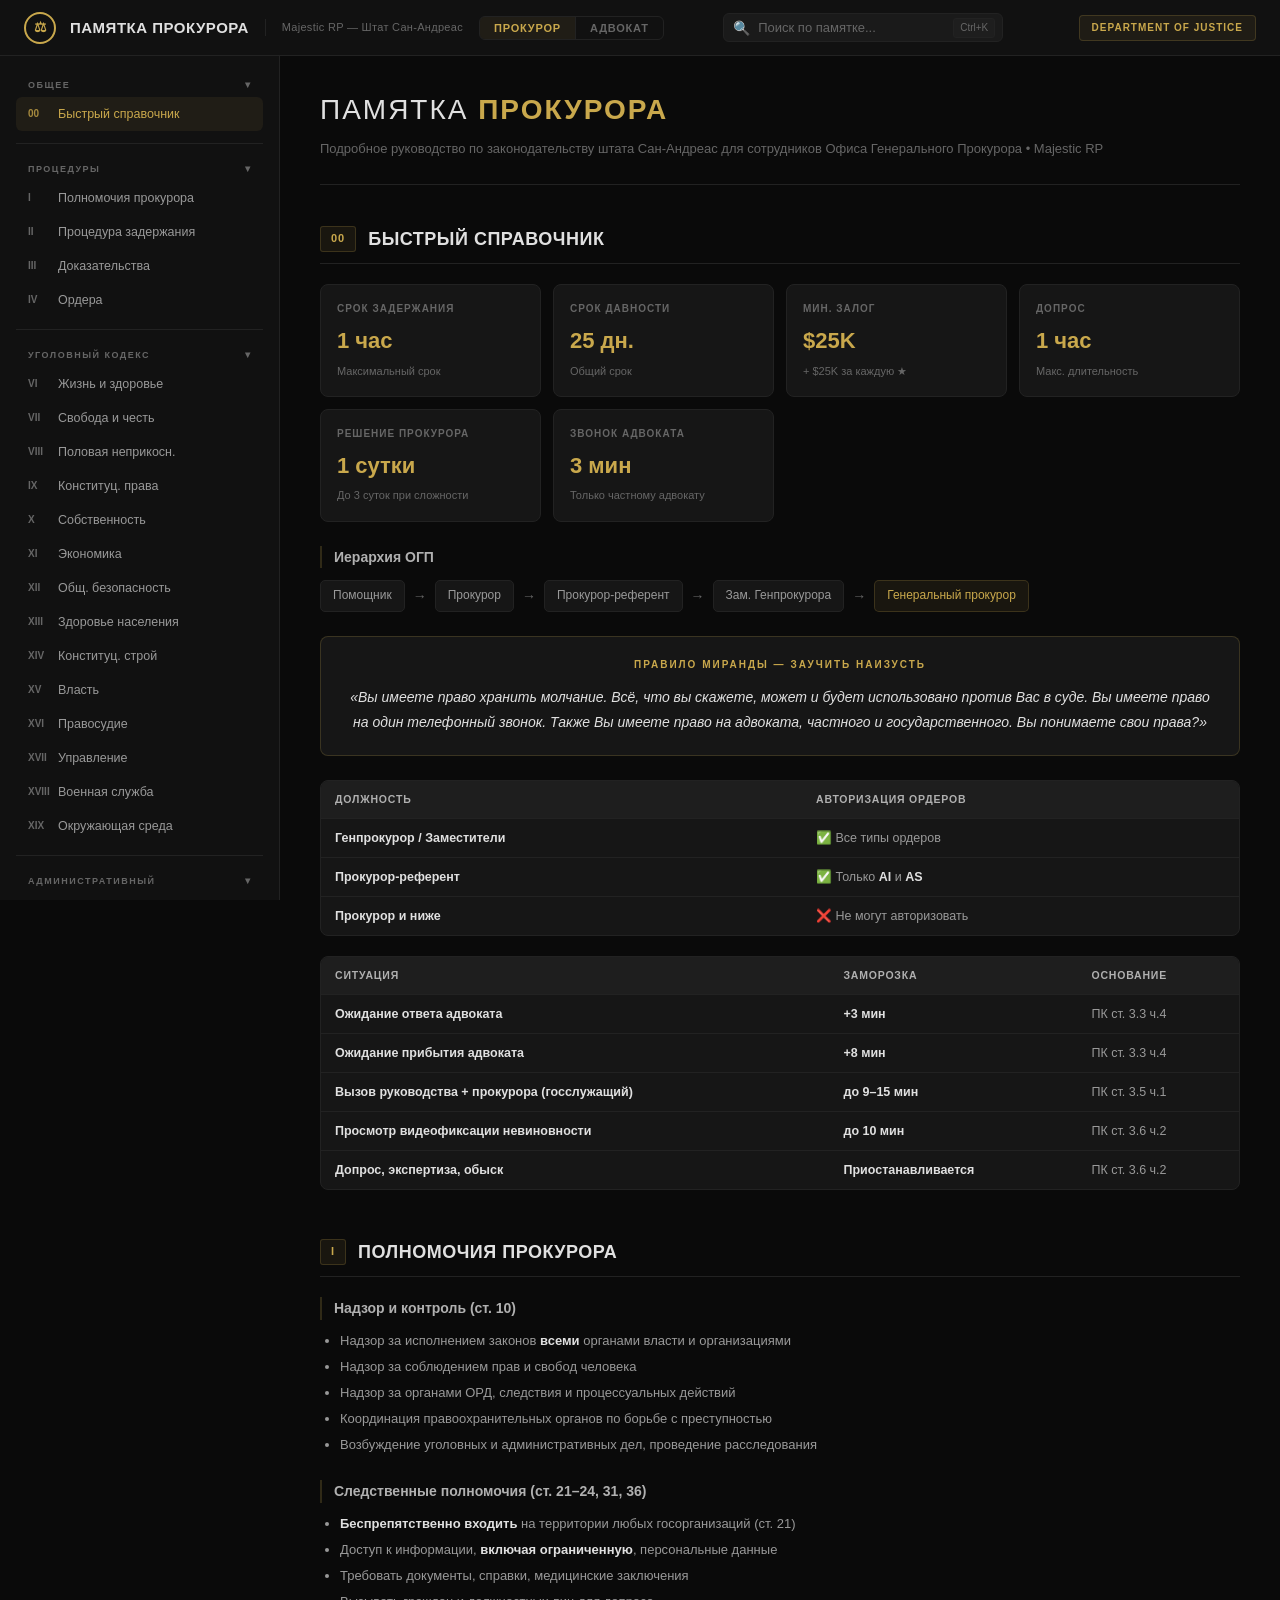
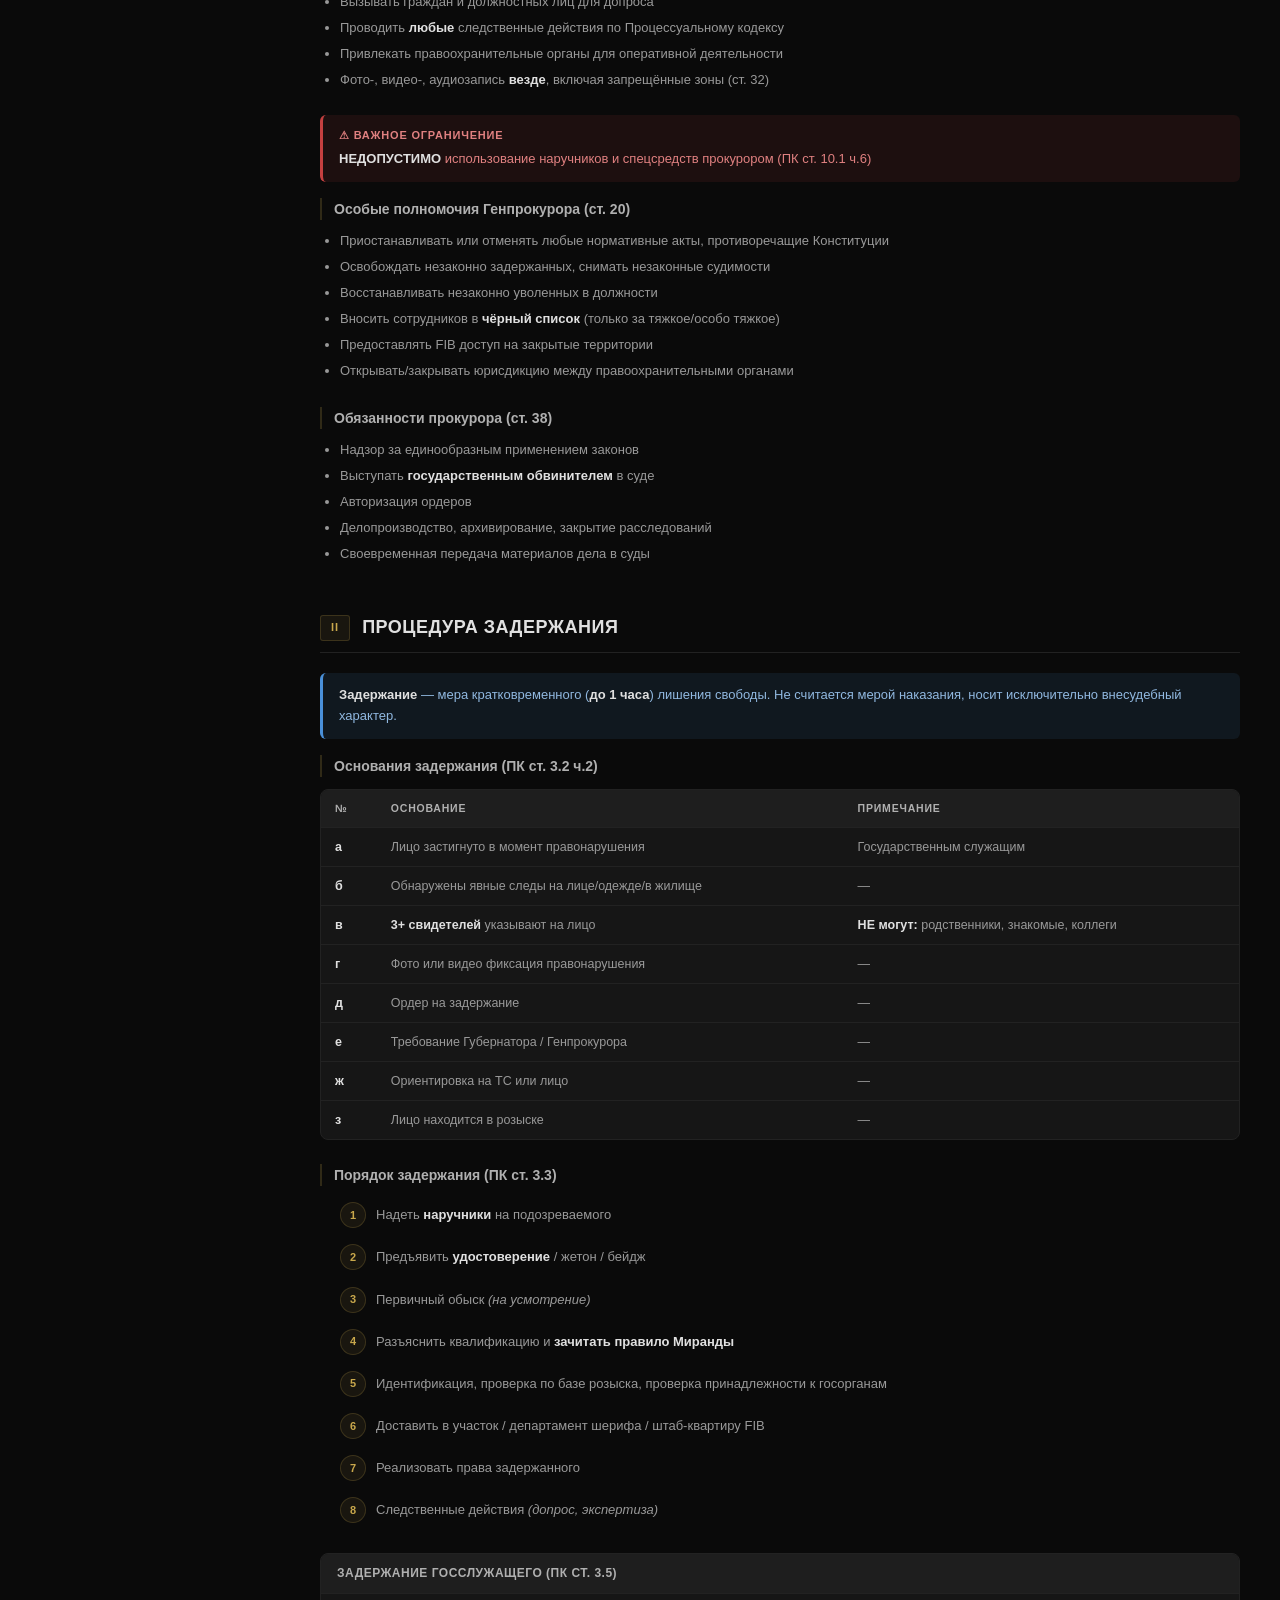
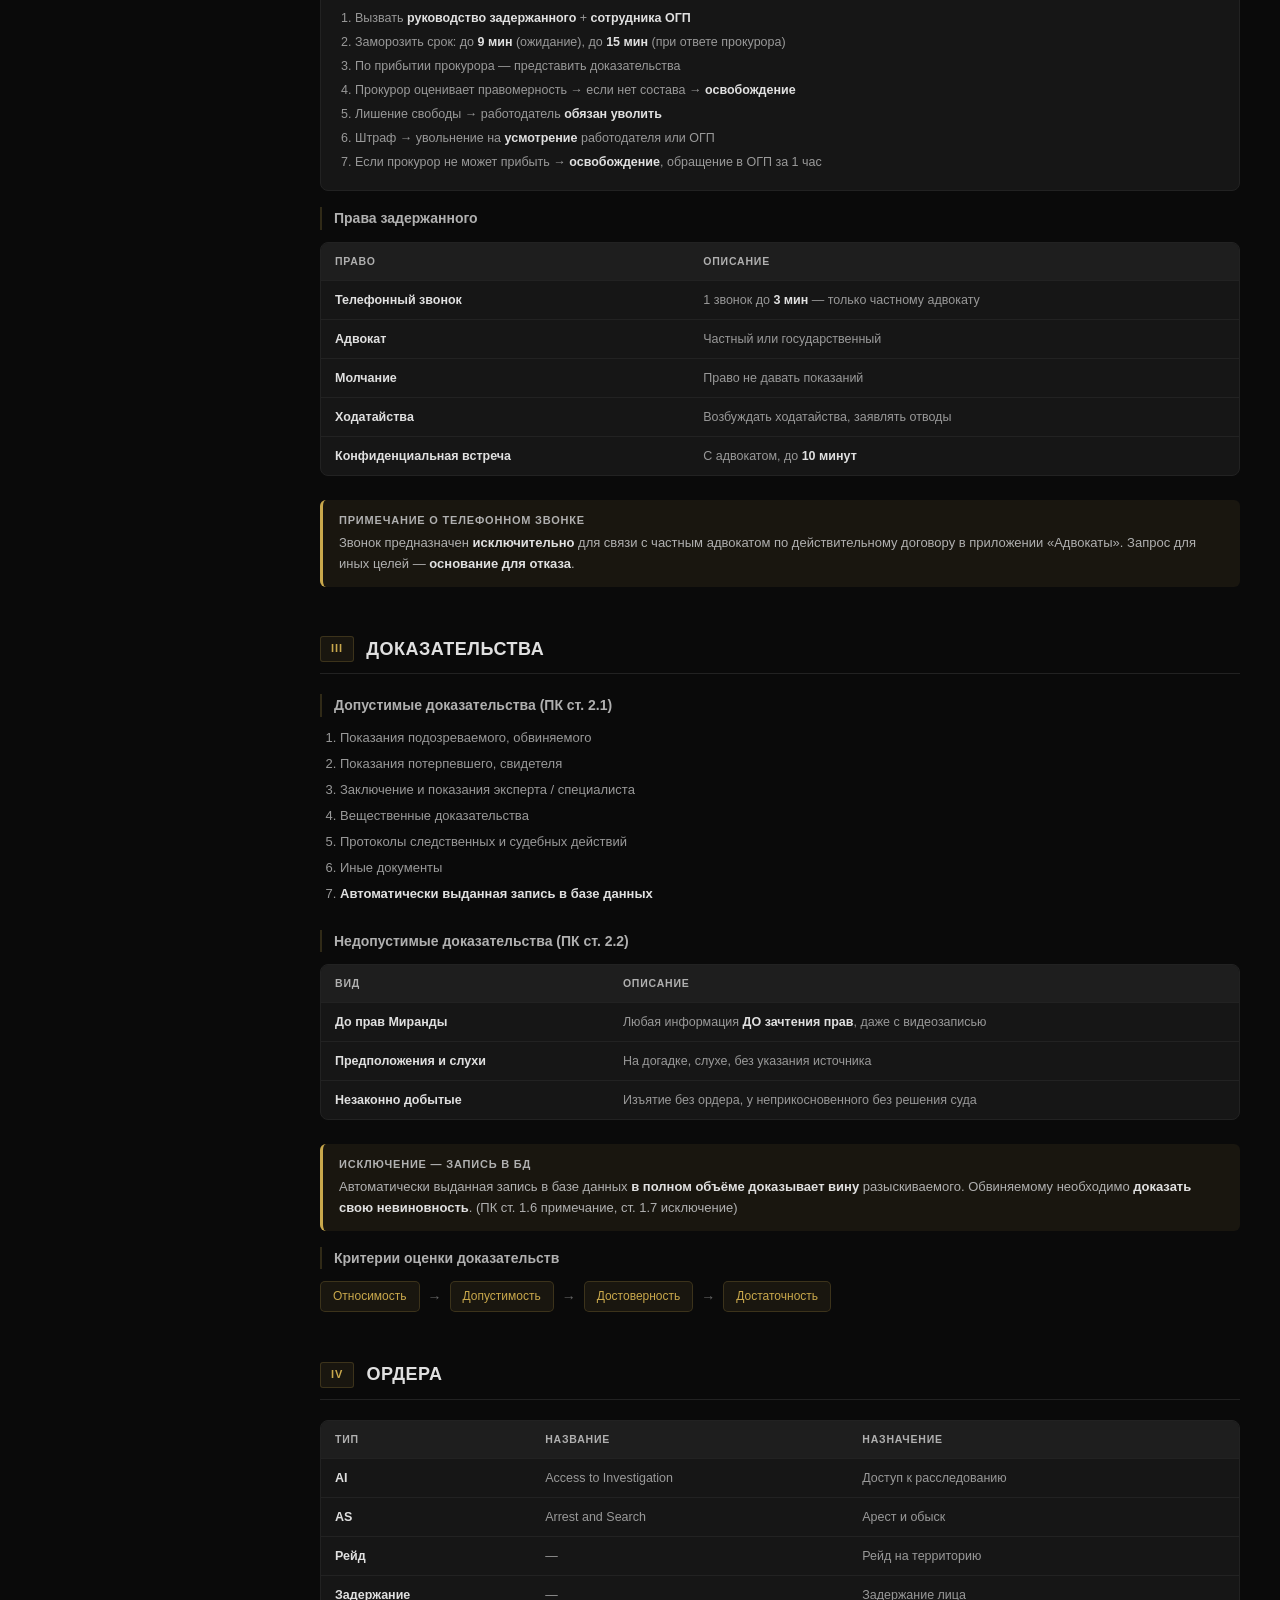
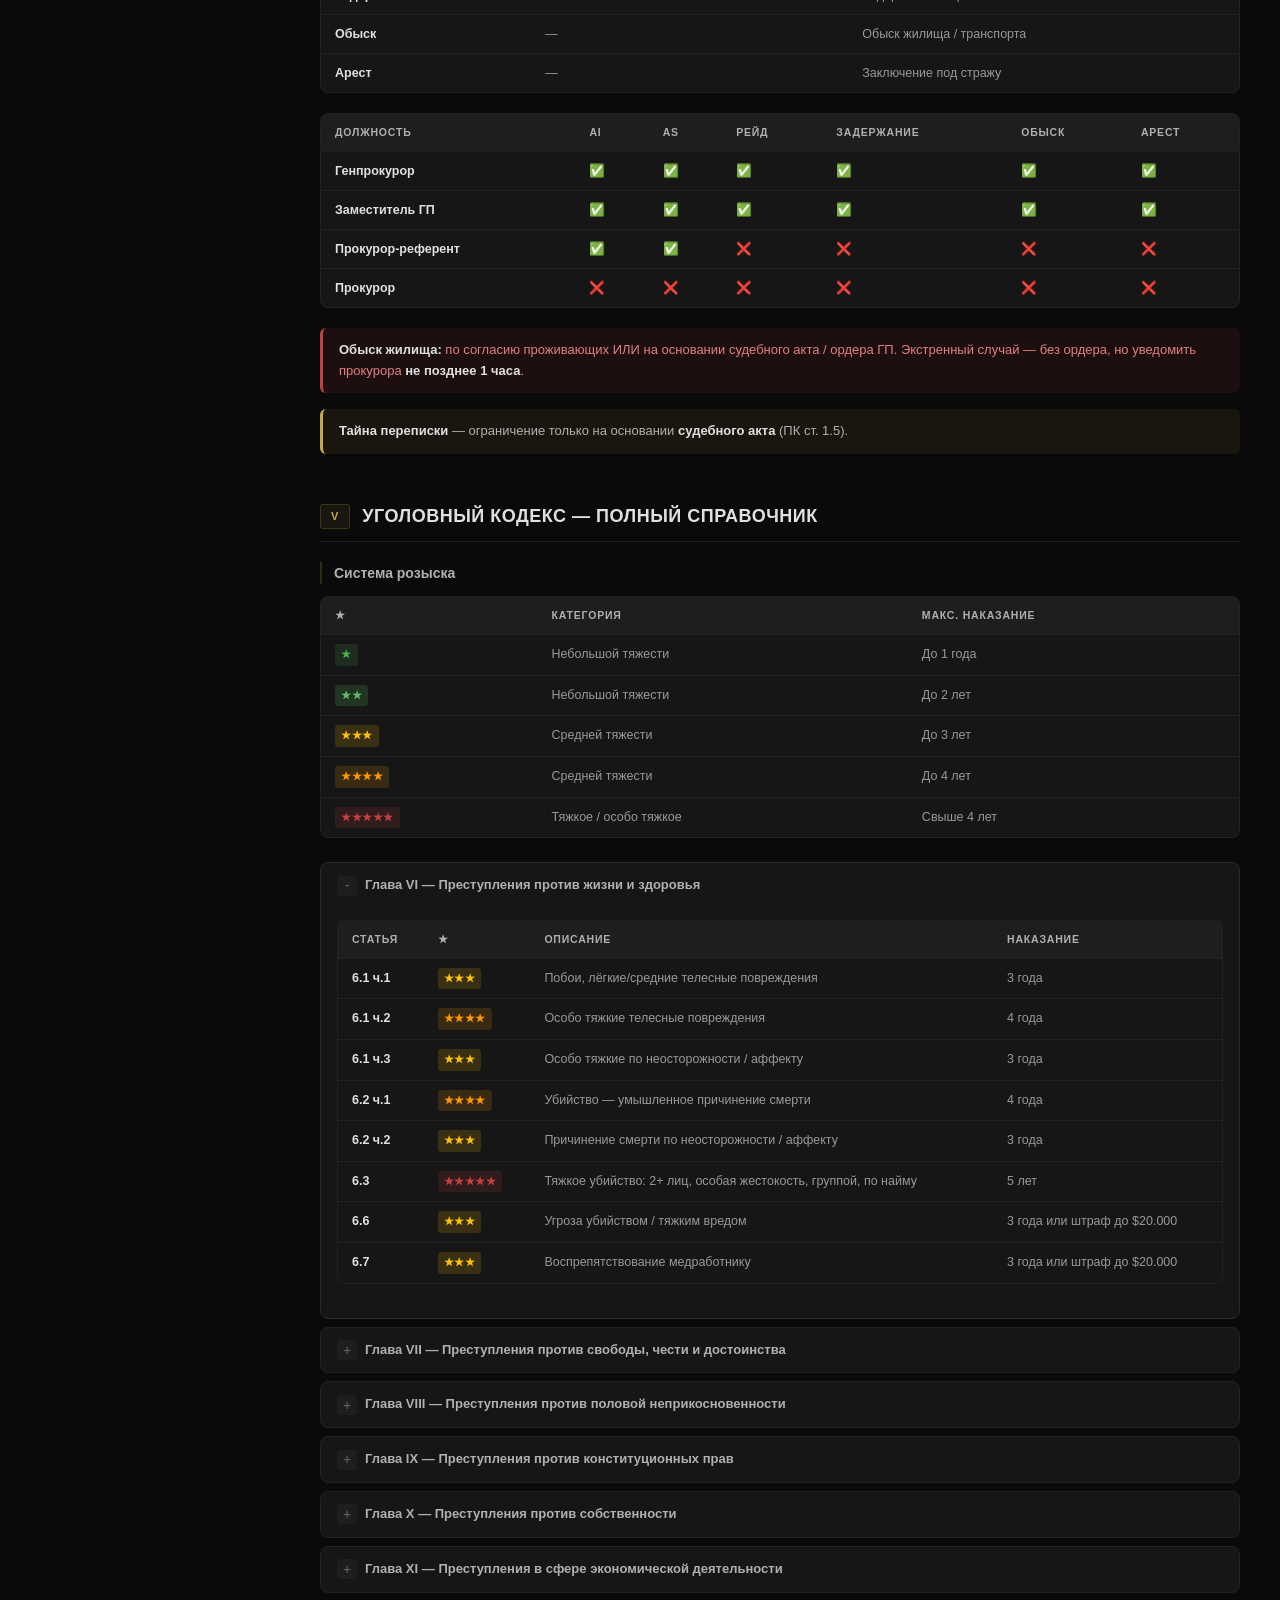
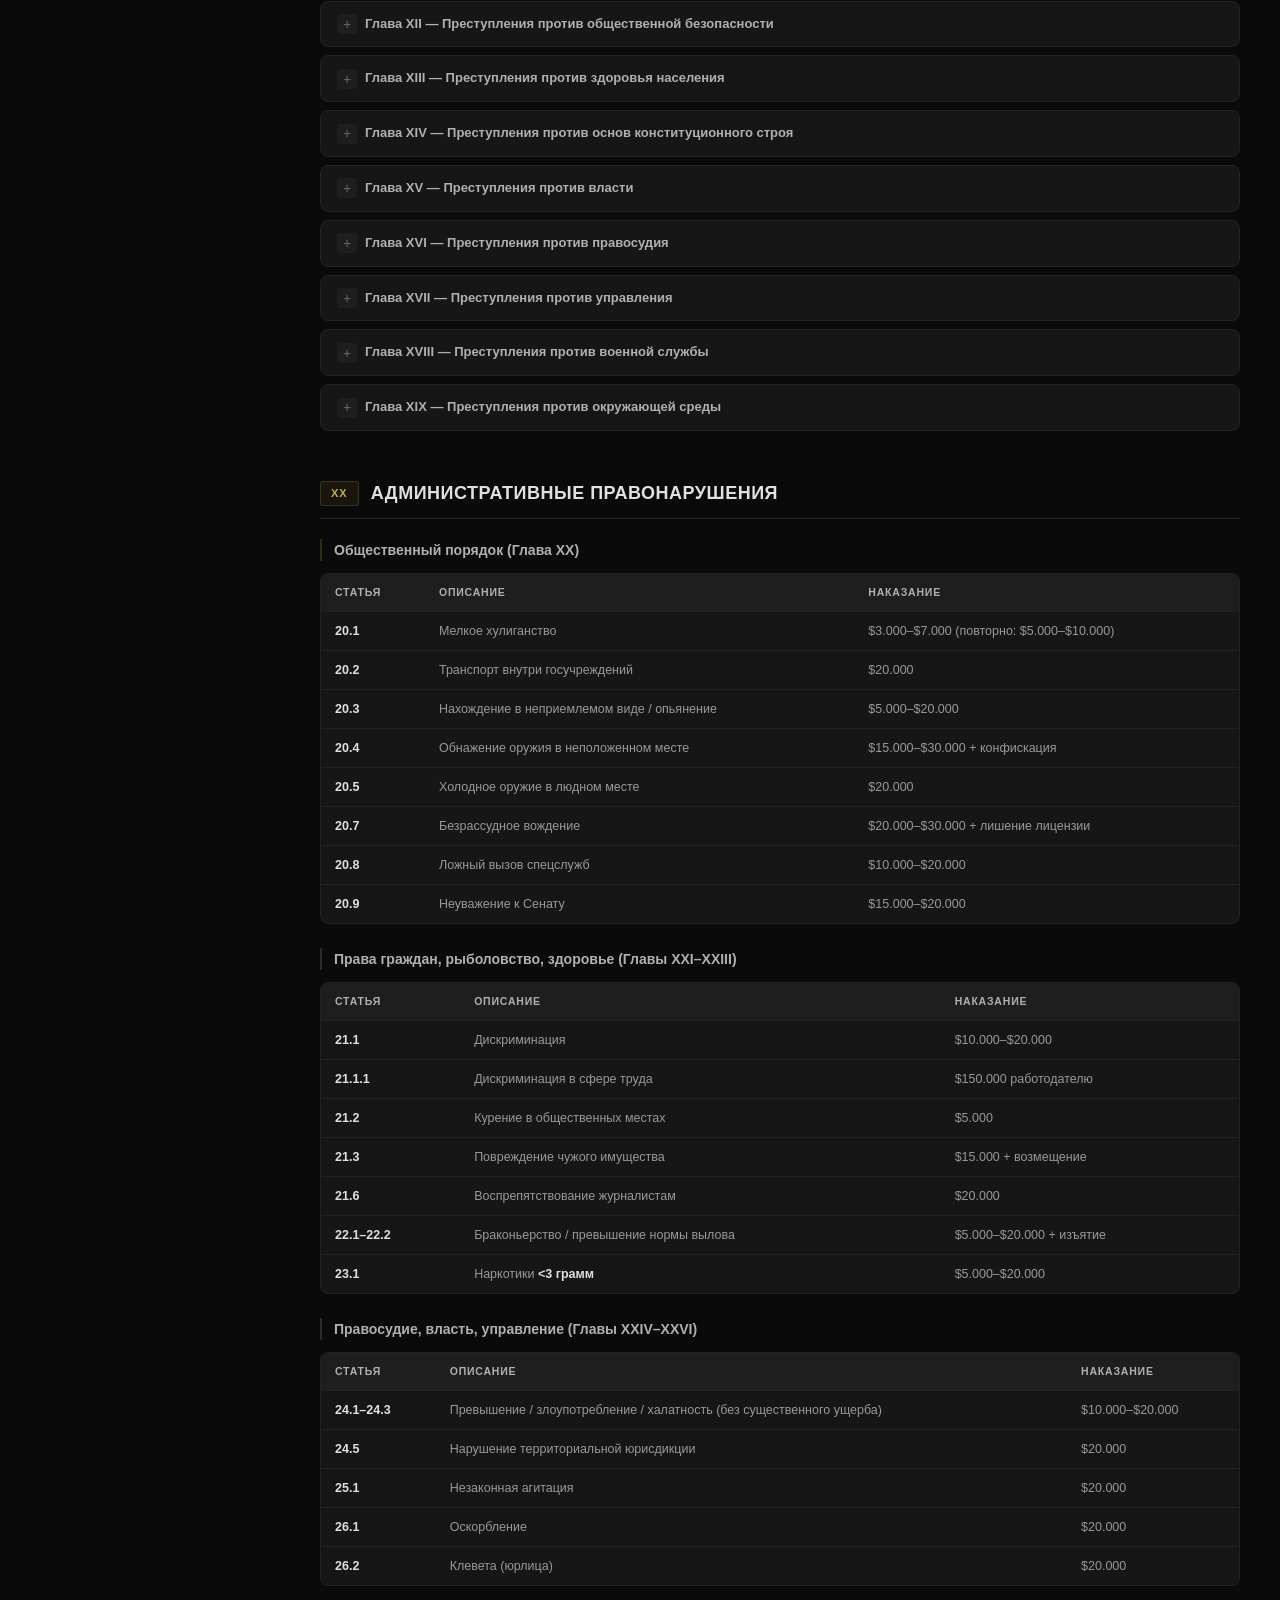
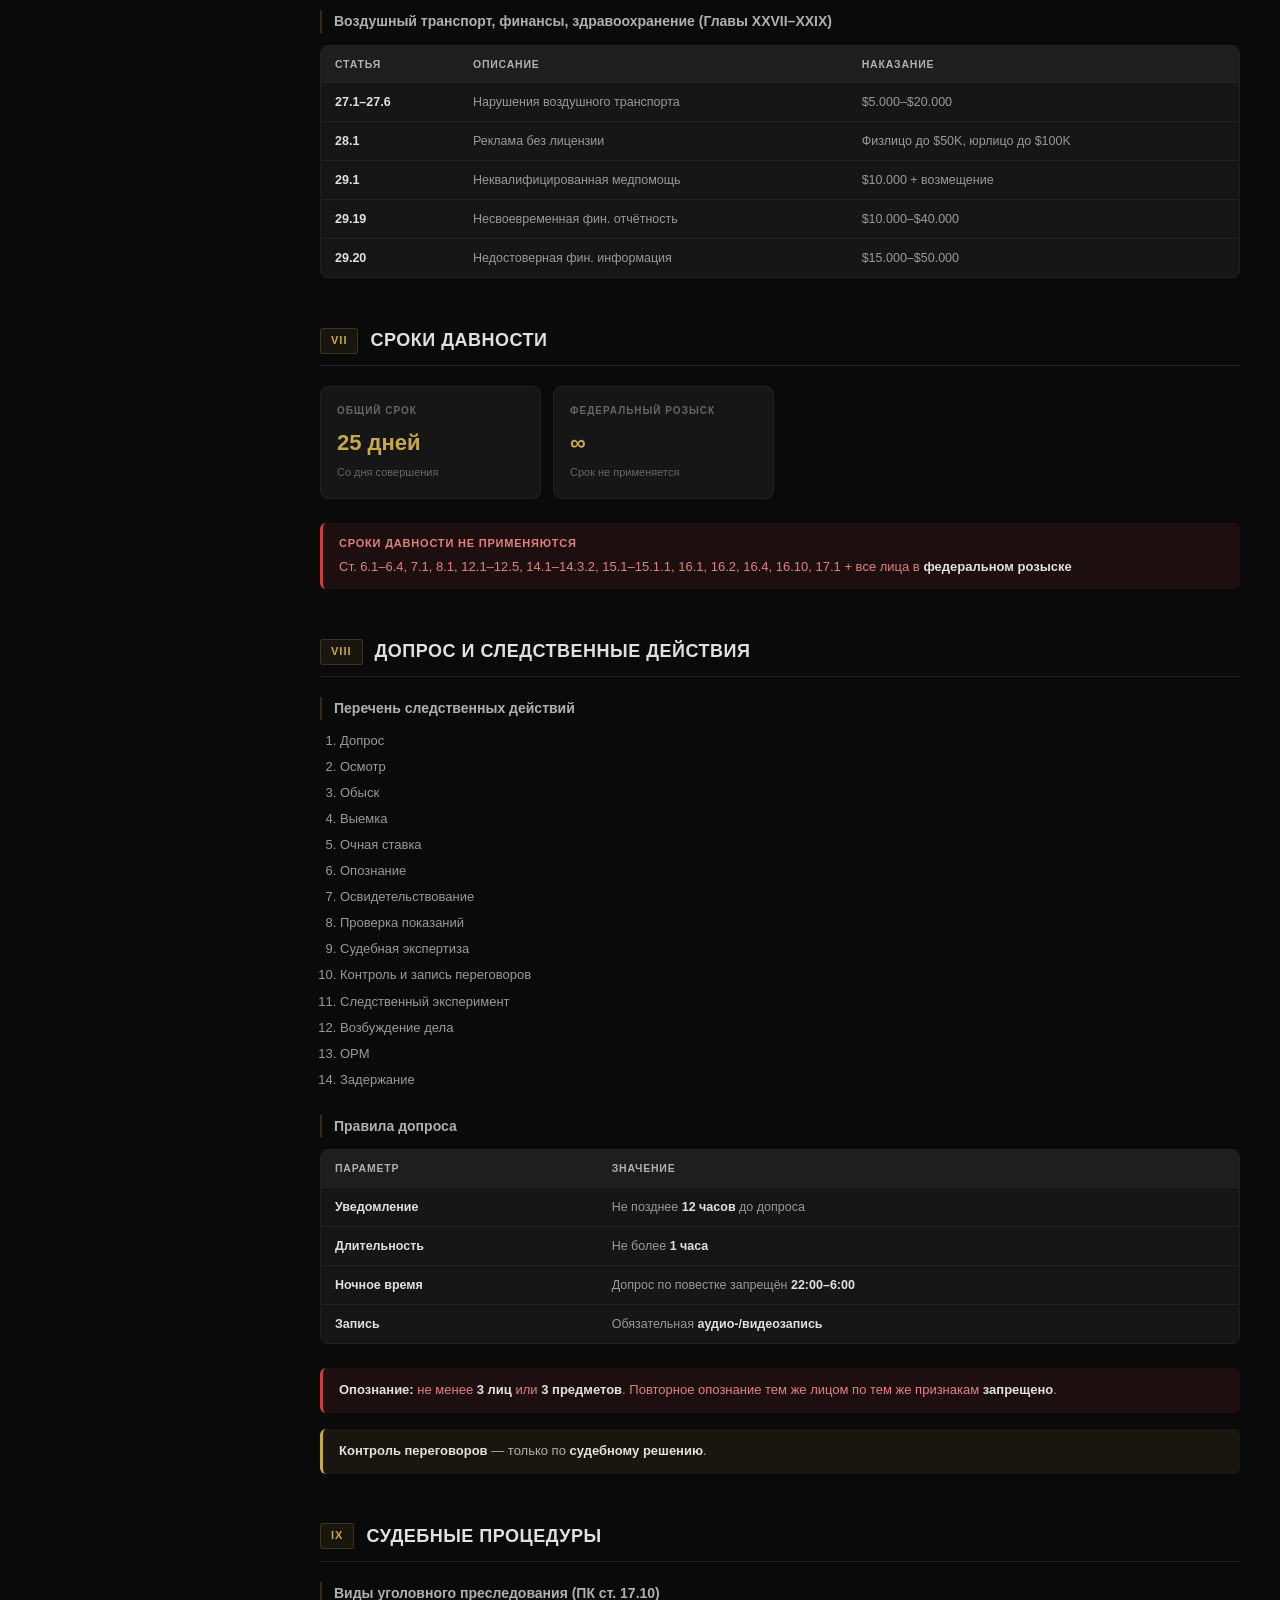
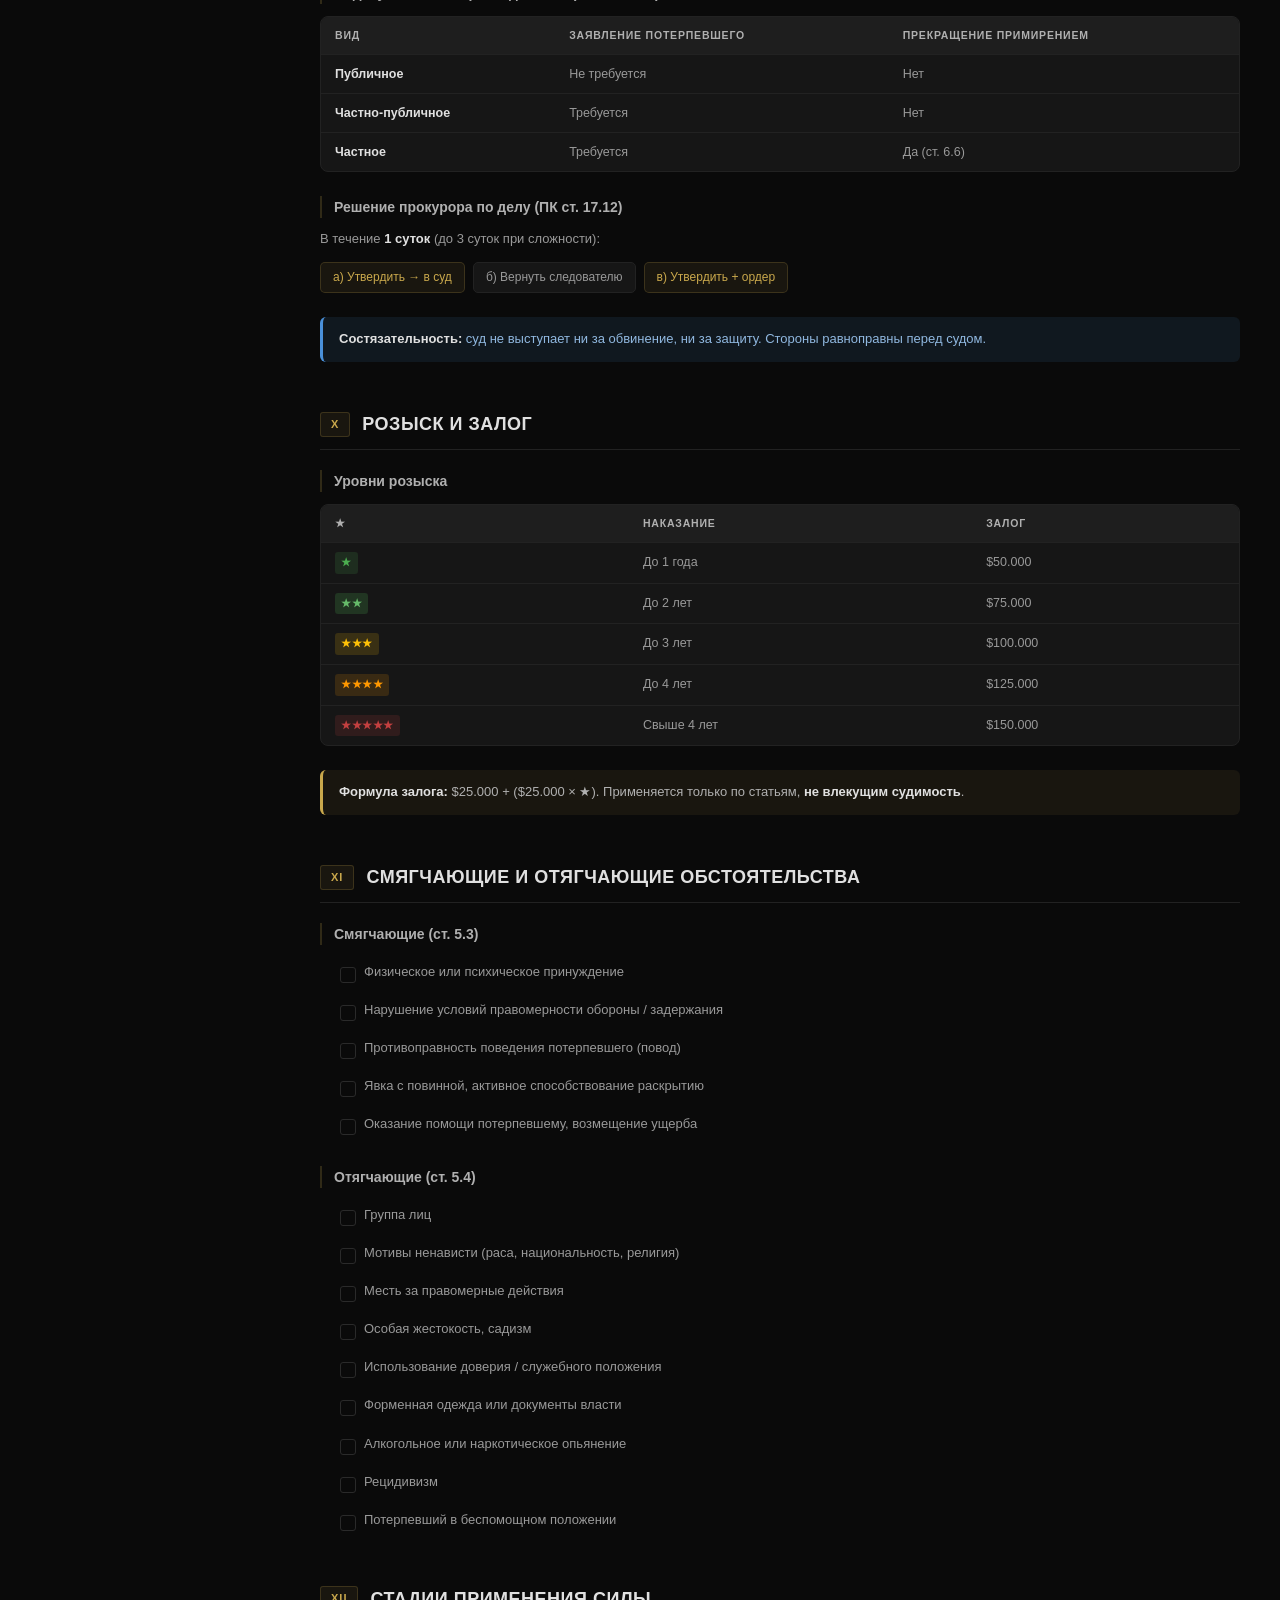
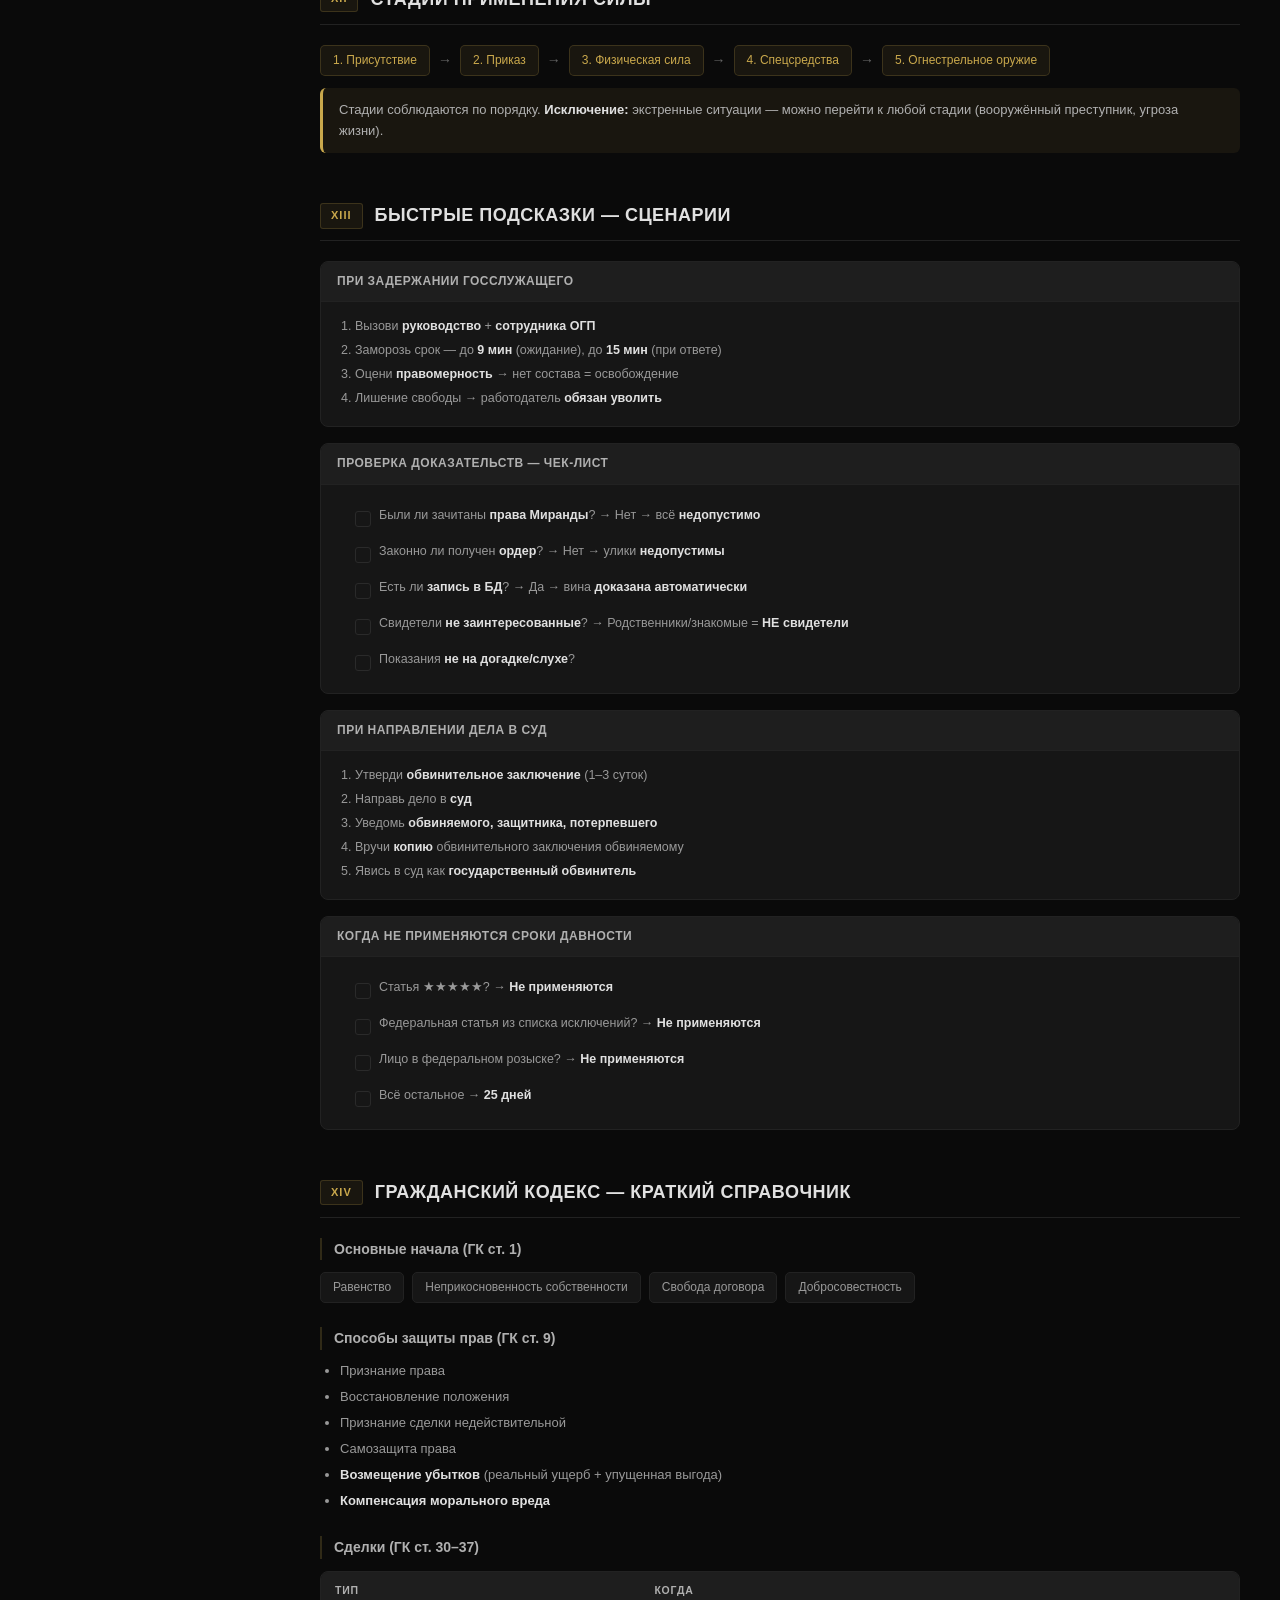
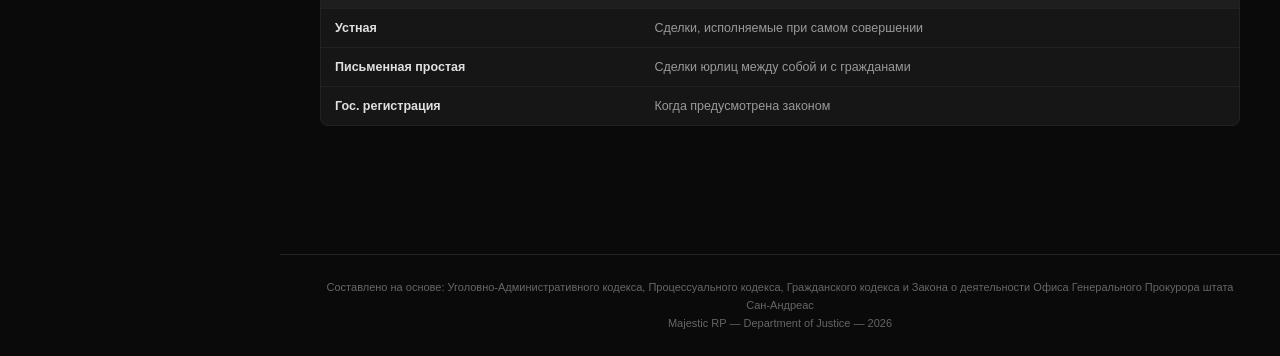
==== index.html @ e7830a05 "initial: cheatsheet deploy" ====
<!DOCTYPE html>
<html lang="ru">
<head>
    <meta charset="UTF-8">
    <meta name="viewport" content="width=device-width, initial-scale=1.0">
    <title>Памятка прокурора — Majestic RP</title>
    <style>
        :root {
            --bg-primary: #0a0a0a;
            --bg-secondary: #111111;
            --bg-card: #161616;
            --bg-hover: #1e1e1e;
            --bg-input: #1a1a1a;
            --accent-primary: #8a8a8a;
            --accent-secondary: #666666;
            --accent-light: #b0b0b0;
            --accent-gold: #c9a84c;
            --accent-gold-dim: #a68a3e;
            --accent-gold-bg: rgba(201, 168, 76, 0.08);
            --accent-gold-border: rgba(201, 168, 76, 0.2);
            --accent-red: #c44040;
            --accent-red-bg: rgba(196, 64, 64, 0.1);
            --accent-green: #4caf50;
            --accent-green-bg: rgba(76, 175, 80, 0.1);
            --accent-blue: #4a90d9;
            --accent-blue-bg: rgba(74, 144, 217, 0.1);
            --text-primary: #e0e0e0;
            --text-secondary: #999999;
            --text-muted: #666666;
            --border-color: #222222;
            --border-light: #2a2a2a;
            --sidebar-width: 280px;
            --header-height: 56px;
        }

        * {
            margin: 0;
            padding: 0;
            box-sizing: border-box;
        }

        html {
            scroll-behavior: smooth;
            scrollbar-width: thin;
            scrollbar-color: #333 #0a0a0a;
        }

        body {
            font-family: 'Segoe UI', 'Helvetica Neue', Arial, sans-serif;
            background: var(--bg-primary);
            color: var(--text-primary);
            line-height: 1.6;
            font-size: 14px;
        }

        ::-webkit-scrollbar { width: 6px; }
        ::-webkit-scrollbar-track { background: var(--bg-primary); }
        ::-webkit-scrollbar-thumb { background: #333; border-radius: 3px; }

        /* HEADER */
        .header {
            position: fixed;
            top: 0;
            left: 0;
            right: 0;
            height: var(--header-height);
            background: var(--bg-secondary);
            border-bottom: 1px solid var(--border-color);
            display: flex;
            align-items: center;
            padding: 0 24px;
            z-index: 1000;
            backdrop-filter: blur(10px);
        }

        .header-emblem {
            width: 32px;
            height: 32px;
            border: 2px solid var(--accent-gold);
            border-radius: 50%;
            display: flex;
            align-items: center;
            justify-content: center;
            font-size: 14px;
            color: var(--accent-gold);
            font-weight: 700;
            margin-right: 14px;
            flex-shrink: 0;
        }

        .header-title {
            font-size: 15px;
            font-weight: 600;
            color: var(--text-primary);
            letter-spacing: 0.5px;
            text-transform: uppercase;
        }

        .header-subtitle {
            font-size: 11px;
            color: var(--text-muted);
            margin-left: 16px;
            padding-left: 16px;
            border-left: 1px solid var(--border-color);
            letter-spacing: 0.3px;
        }

        .header-badge {
            margin-left: auto;
            background: var(--accent-gold-bg);
            border: 1px solid var(--accent-gold-border);
            color: var(--accent-gold);
            padding: 4px 12px;
            border-radius: 4px;
            font-size: 10px;
            font-weight: 600;
            letter-spacing: 1px;
            text-transform: uppercase;
        }

        /* SEARCH BAR */
        .header-search {
            margin-left: auto;
            position: relative;
            margin-right: 16px;
        }

        .header-search input {
            background: var(--bg-input);
            border: 1px solid var(--border-color);
            border-radius: 6px;
            padding: 6px 12px 6px 34px;
            color: var(--text-primary);
            font-size: 13px;
            width: 280px;
            outline: none;
            transition: all 0.2s;
        }

        .header-search input:focus {
            border-color: var(--accent-gold-border);
            background: var(--bg-card);
            width: 340px;
        }

        .header-search input::placeholder {
            color: var(--text-muted);
        }

        .header-search .search-icon {
            position: absolute;
            left: 10px;
            top: 50%;
            transform: translateY(-50%);
            color: var(--text-muted);
            font-size: 14px;
            pointer-events: none;
        }

        .header-search .search-kbd {
            position: absolute;
            right: 8px;
            top: 50%;
            transform: translateY(-50%);
            background: var(--bg-hover);
            border: 1px solid var(--border-color);
            border-radius: 3px;
            padding: 1px 6px;
            font-size: 10px;
            color: var(--text-muted);
            font-family: inherit;
        }

        .header-search.has-results .search-kbd {
            display: none;
        }

        .search-nav {
            display: none;
            align-items: center;
            gap: 4px;
            margin-left: 8px;
        }

        .search-nav.visible {
            display: flex;
        }

        .search-nav button {
            background: var(--bg-input);
            border: 1px solid var(--border-color);
            border-radius: 4px;
            padding: 4px 8px;
            color: var(--text-secondary);
            cursor: pointer;
            font-size: 12px;
            transition: all 0.15s;
        }

        .search-nav button:hover {
            background: var(--bg-hover);
            color: var(--text-primary);
        }

        .search-count {
            font-size: 11px;
            color: var(--text-muted);
            min-width: 50px;
            text-align: center;
        }

        .search-close {
            background: none;
            border: none;
            color: var(--text-muted);
            cursor: pointer;
            font-size: 16px;
            padding: 2px 6px;
            border-radius: 3px;
            transition: all 0.15s;
        }

        .search-close:hover {
            background: var(--bg-hover);
            color: var(--text-primary);
        }

        /* SEARCH HIGHLIGHTS */
        mark.search-highlight {
            background: rgba(201, 168, 76, 0.3);
            color: var(--accent-gold);
            padding: 1px 3px;
            border-radius: 2px;
        }

        mark.search-current {
            background: rgba(201, 168, 76, 0.6);
            color: #fff;
            padding: 1px 3px;
            border-radius: 2px;
        }

        .search-dim {
            opacity: 0.15;
            transition: opacity 0.2s;
        }

        .search-section-match {
            opacity: 1 !important;
        }

        /* SIDEBAR */
        .sidebar {
            position: fixed;
            top: var(--header-height);
            left: 0;
            bottom: 0;
            width: var(--sidebar-width);
            background: var(--bg-secondary);
            border-right: 1px solid var(--border-color);
            overflow-y: auto;
            z-index: 900;
            padding: 16px 0;
        }

        .sidebar-section {
            padding: 0 16px;
            margin-bottom: 8px;
        }

        .sidebar-section-title {
            font-size: 9px;
            font-weight: 700;
            color: var(--text-muted);
            text-transform: uppercase;
            letter-spacing: 1.5px;
            padding: 8px 0 6px;
        }

        .sidebar-link {
            display: flex;
            align-items: center;
            padding: 7px 12px;
            color: var(--text-secondary);
            text-decoration: none;
            font-size: 12.5px;
            border-radius: 6px;
            transition: all 0.15s;
            gap: 8px;
        }

        .sidebar-link:hover {
            background: var(--bg-hover);
            color: var(--text-primary);
        }

        .sidebar-link.active {
            background: var(--accent-gold-bg);
            color: var(--accent-gold);
        }

        .sidebar-link .num {
            font-size: 10px;
            font-weight: 600;
            color: var(--text-muted);
            min-width: 22px;
        }

        .sidebar-link.active .num {
            color: var(--accent-gold-dim);
        }

        .sidebar-divider {
            height: 1px;
            background: var(--border-color);
            margin: 12px 16px;
        }

        /* MAIN CONTENT */
        .main {
            margin-left: var(--sidebar-width);
            margin-top: var(--header-height);
            min-height: calc(100vh - var(--header-height));
        }

        .content {
            max-width: 1100px;
            margin: 0 auto;
            padding: 32px 40px 80px;
        }

        /* PAGE TITLE */
        .page-title {
            margin-bottom: 40px;
            padding-bottom: 24px;
            border-bottom: 1px solid var(--border-color);
        }

        .page-title h1 {
            font-size: 28px;
            font-weight: 300;
            letter-spacing: 2px;
            text-transform: uppercase;
            color: var(--text-primary);
            margin-bottom: 6px;
        }

        .page-title h1 strong {
            font-weight: 700;
            color: var(--accent-gold);
        }

        .page-title .desc {
            font-size: 13px;
            color: var(--text-muted);
        }

        /* SECTIONS */
        .section {
            margin-bottom: 48px;
            scroll-margin-top: calc(var(--header-height) + 20px);
        }

        .section-header {
            display: flex;
            align-items: center;
            gap: 12px;
            margin-bottom: 20px;
            padding-bottom: 10px;
            border-bottom: 1px solid var(--border-color);
        }

        .section-num {
            font-size: 11px;
            font-weight: 700;
            color: var(--accent-gold);
            background: var(--accent-gold-bg);
            border: 1px solid var(--accent-gold-border);
            padding: 3px 10px;
            border-radius: 3px;
            letter-spacing: 1px;
        }

        .section-title {
            font-size: 18px;
            font-weight: 600;
            color: var(--text-primary);
            text-transform: uppercase;
            letter-spacing: 0.5px;
        }

        /* SUBSECTION */
        .subsection {
            margin-bottom: 24px;
        }

        .subsection h3 {
            font-size: 14px;
            font-weight: 600;
            color: var(--accent-light);
            margin-bottom: 10px;
            padding-left: 12px;
            border-left: 2px solid var(--accent-gold-border);
        }

        .subsection p, .subsection ul, .subsection ol {
            color: var(--text-secondary);
            font-size: 13px;
            line-height: 1.7;
        }

        .subsection ul, .subsection ol {
            padding-left: 20px;
        }

        .subsection li {
            margin-bottom: 4px;
        }

        /* TABLES */
        .table-wrap {
            overflow-x: auto;
            margin: 12px 0 20px;
            border: 1px solid var(--border-color);
            border-radius: 8px;
            background: var(--bg-card);
        }

        table {
            width: 100%;
            border-collapse: collapse;
            font-size: 12.5px;
        }

        thead th {
            background: var(--bg-hover);
            color: var(--accent-light);
            font-weight: 600;
            font-size: 10.5px;
            text-transform: uppercase;
            letter-spacing: 0.8px;
            padding: 10px 14px;
            text-align: left;
            border-bottom: 1px solid var(--border-color);
            white-space: nowrap;
        }

        tbody td {
            padding: 9px 14px;
            border-bottom: 1px solid var(--border-color);
            color: var(--text-secondary);
            vertical-align: top;
        }

        tbody tr:last-child td {
            border-bottom: none;
        }

        tbody tr:hover {
            background: rgba(255,255,255,0.02);
        }

        tbody td:first-child {
            font-weight: 600;
            color: var(--text-primary);
            white-space: nowrap;
        }

        /* STAR BADGES */
        .star {
            display: inline-block;
            padding: 2px 6px;
            border-radius: 3px;
            font-size: 11px;
            font-weight: 700;
            letter-spacing: 0.5px;
        }

        .star-1 { background: rgba(76,175,80,0.15); color: #4caf50; }
        .star-2 { background: rgba(76,175,80,0.2); color: #66bb6a; }
        .star-3 { background: rgba(255,193,7,0.15); color: #ffc107; }
        .star-4 { background: rgba(255,152,0,0.15); color: #ff9800; }
        .star-5 { background: rgba(196,64,64,0.15); color: #c44040; }

        /* JURISDICTION BADGES */
        .jur {
            display: inline-block;
            padding: 1px 6px;
            border-radius: 3px;
            font-size: 10px;
            font-weight: 600;
            letter-spacing: 0.5px;
        }

        .jur-f { background: var(--accent-blue-bg); color: var(--accent-blue); }
        .jur-r { background: var(--accent-green-bg); color: var(--accent-green); }
        .jur-fr { background: rgba(156,39,176,0.12); color: #ce93d8; }
        .jur-fin { background: var(--accent-gold-bg); color: var(--accent-gold); }
        .jur-mil { background: rgba(121,85,72,0.15); color: #a1887f; }

        /* CHECKBOX LIST */
        .checklist {
            list-style: none;
            padding: 0;
        }

        .checklist li {
            padding: 6px 0 6px 24px;
            position: relative;
        }

        .checklist li::before {
            content: '';
            position: absolute;
            left: 0;
            top: 12px;
            width: 14px;
            height: 14px;
            border: 1.5px solid var(--border-light);
            border-radius: 3px;
        }

        /* NUMBERED STEPS */
        .steps {
            list-style: none;
            padding: 0;
            counter-reset: step;
        }

        .steps li {
            counter-increment: step;
            padding: 8px 0 8px 36px;
            position: relative;
        }

        .steps li::before {
            content: counter(step);
            position: absolute;
            left: 0;
            top: 6px;
            width: 24px;
            height: 24px;
            background: var(--accent-gold-bg);
            border: 1px solid var(--accent-gold-border);
            border-radius: 50%;
            display: flex;
            align-items: center;
            justify-content: center;
            font-size: 11px;
            font-weight: 700;
            color: var(--accent-gold);
        }

        /* ALERT BOXES */
        .alert {
            padding: 12px 16px;
            border-radius: 6px;
            margin: 12px 0 16px;
            font-size: 13px;
            border-left: 3px solid;
        }

        .alert-gold {
            background: var(--accent-gold-bg);
            border-color: var(--accent-gold);
            color: var(--accent-light);
        }

        .alert-red {
            background: var(--accent-red-bg);
            border-color: var(--accent-red);
            color: #e08080;
        }

        .alert-green {
            background: var(--accent-green-bg);
            border-color: var(--accent-green);
            color: #81c784;
        }

        .alert-blue {
            background: var(--accent-blue-bg);
            border-color: var(--accent-blue);
            color: #90b8e0;
        }

        .alert strong {
            color: var(--text-primary);
        }

        .alert-title {
            font-weight: 700;
            font-size: 11px;
            text-transform: uppercase;
            letter-spacing: 0.8px;
            margin-bottom: 4px;
        }

        /* QUICK REF CARDS */
        .cards {
            display: grid;
            grid-template-columns: repeat(auto-fill, minmax(200px, 1fr));
            gap: 12px;
            margin: 16px 0 24px;
        }

        .card {
            background: var(--bg-card);
            border: 1px solid var(--border-color);
            border-radius: 8px;
            padding: 16px;
        }

        .card-label {
            font-size: 10px;
            font-weight: 600;
            text-transform: uppercase;
            letter-spacing: 1px;
            color: var(--text-muted);
            margin-bottom: 6px;
        }

        .card-value {
            font-size: 22px;
            font-weight: 700;
            color: var(--accent-gold);
        }

        .card-desc {
            font-size: 11px;
            color: var(--text-muted);
            margin-top: 4px;
        }

        /* SCENARIO BOX */
        .scenario {
            background: var(--bg-card);
            border: 1px solid var(--border-color);
            border-radius: 8px;
            margin: 12px 0 16px;
            overflow: hidden;
        }

        .scenario-header {
            background: var(--bg-hover);
            padding: 10px 16px;
            font-size: 12px;
            font-weight: 600;
            color: var(--accent-light);
            text-transform: uppercase;
            letter-spacing: 0.5px;
            border-bottom: 1px solid var(--border-color);
        }

        .scenario-body {
            padding: 14px 16px;
        }

        .scenario-body ol, .scenario-body ul {
            padding-left: 18px;
        }

        .scenario-body li {
            color: var(--text-secondary);
            font-size: 12.5px;
            margin-bottom: 4px;
            line-height: 1.6;
        }

        /* MIRANDA BOX */
        .miranda {
            background: var(--bg-card);
            border: 1px solid var(--accent-gold-border);
            border-radius: 8px;
            padding: 20px;
            margin: 16px 0 24px;
            text-align: center;
        }

        .miranda-label {
            font-size: 10px;
            font-weight: 700;
            text-transform: uppercase;
            letter-spacing: 2px;
            color: var(--accent-gold);
            margin-bottom: 12px;
        }

        .miranda-text {
            font-size: 14px;
            font-style: italic;
            color: var(--text-primary);
            line-height: 1.8;
        }

        /* HIGHLIGHT */
        strong { color: var(--text-primary); }
        em { color: var(--text-secondary); font-style: italic; }

        /* INLINE CODE */
        code {
            background: var(--bg-hover);
            padding: 2px 6px;
            border-radius: 3px;
            font-size: 12px;
            color: var(--accent-gold);
            font-family: 'Consolas', 'Courier New', monospace;
        }

        /* FOOTER */
        .footer {
            padding: 24px 40px;
            border-top: 1px solid var(--border-color);
            text-align: center;
            color: var(--text-muted);
            font-size: 11px;
            margin-left: var(--sidebar-width);
        }

        /* RESPONSIVE */
        @media (max-width: 900px) {
            .sidebar { display: none; }
            .main { margin-left: 0; }
            .content { padding: 24px 20px 60px; }
            .footer { margin-left: 0; }
            .cards { grid-template-columns: repeat(2, 1fr); }
            .header-subtitle { display: none; }
        }

        /* PRINT */
        @media print {
            .sidebar, .header { display: none; }
            .main { margin: 0; }
            body { background: #fff; color: #000; }
            .section { page-break-inside: avoid; }
        }

        /* CHAPTER GROUP TABS */
        .chapter-tabs {
            display: flex;
            flex-wrap: wrap;
            gap: 4px;
            margin-bottom: 16px;
            padding-bottom: 12px;
            border-bottom: 1px solid var(--border-color);
        }

        .chapter-tab {
            padding: 6px 14px;
            border-radius: 5px;
            font-size: 11px;
            font-weight: 600;
            color: var(--text-muted);
            text-decoration: none;
            transition: all 0.15s;
            border: 1px solid transparent;
        }

        .chapter-tab:hover {
            background: var(--bg-hover);
            color: var(--text-primary);
        }

        .chapter-tab.active {
            background: var(--accent-gold-bg);
            border-color: var(--accent-gold-border);
            color: var(--accent-gold);
        }

        /* COLLAPSIBLE */
        details {
            background: var(--bg-card);
            border: 1px solid var(--border-color);
            border-radius: 8px;
            margin-bottom: 8px;
            overflow: hidden;
        }

        details[open] {
            border-color: var(--border-light);
        }

        summary {
            padding: 12px 16px;
            cursor: pointer;
            font-size: 13px;
            font-weight: 600;
            color: var(--accent-light);
            user-select: none;
            list-style: none;
            display: flex;
            align-items: center;
            gap: 8px;
        }

        summary::-webkit-details-marker { display: none; }

        summary::before {
            content: '+';
            display: inline-flex;
            align-items: center;
            justify-content: center;
            width: 20px;
            height: 20px;
            border-radius: 4px;
            background: var(--bg-hover);
            font-size: 14px;
            font-weight: 400;
            color: var(--text-muted);
            transition: all 0.15s;
            flex-shrink: 0;
        }

        details[open] summary::before {
            content: '-';
        }

        details .detail-body {
            padding: 0 16px 14px;
        }

        /* Hierarchy tree */
        .tree {
            padding: 0;
            list-style: none;
            margin: 12px 0;
        }

        .tree li {
            position: relative;
            padding-left: 24px;
            margin-bottom: 6px;
            color: var(--text-secondary);
            font-size: 13px;
        }

        .tree li::before {
            content: '';
            position: absolute;
            left: 0;
            top: 8px;
            width: 14px;
            height: 1px;
            background: var(--border-light);
        }

        .tree li::after {
            content: '';
            position: absolute;
            left: 0;
            top: -6px;
            bottom: 8px;
            width: 1px;
            background: var(--border-color);
        }

        .tree li:last-child::after {
            display: none;
        }

        .tree li strong {
            color: var(--text-primary);
        }

        /* Arrow indicator */
        .arrow-flow {
            display: flex;
            align-items: center;
            gap: 8px;
            flex-wrap: wrap;
            margin: 12px 0;
        }

        .arrow-flow .step {
            background: var(--bg-card);
            border: 1px solid var(--border-color);
            padding: 5px 12px;
            border-radius: 5px;
            font-size: 12px;
            font-weight: 500;
            color: var(--text-secondary);
        }

        .arrow-flow .step.gold {
            border-color: var(--accent-gold-border);
            background: var(--accent-gold-bg);
            color: var(--accent-gold);
        }

        .arrow-flow .arrow {
            color: var(--text-muted);
            font-size: 14px;
        }

        /* ROLE TOGGLE */
        .role-toggle {
            display: flex;
            margin-left: 16px;
            border: 1px solid var(--border-color);
            border-radius: 6px;
            overflow: hidden;
        }

        .role-btn {
            padding: 5px 14px;
            font-size: 11px;
            font-weight: 600;
            text-transform: uppercase;
            letter-spacing: 0.8px;
            border: none;
            background: transparent;
            color: var(--text-muted);
            cursor: pointer;
            transition: all 0.2s;
        }

        .role-btn:hover {
            color: var(--text-secondary);
        }

        .role-btn.active {
            background: var(--accent-gold-bg);
            color: var(--accent-gold);
        }

        .role-btn + .role-btn {
            border-left: 1px solid var(--border-color);
        }

        /* BACK TO TOP */
        .back-to-top {
            position: fixed;
            bottom: 32px;
            right: 32px;
            width: 40px;
            height: 40px;
            background: var(--bg-card);
            border: 1px solid var(--border-color);
            border-radius: 8px;
            display: flex;
            align-items: center;
            justify-content: center;
            cursor: pointer;
            opacity: 0;
            visibility: hidden;
            transition: all 0.2s;
            z-index: 800;
            color: var(--text-muted);
            font-size: 18px;
        }

        .back-to-top.visible {
            opacity: 1;
            visibility: visible;
        }

        .back-to-top:hover {
            background: var(--bg-hover);
            color: var(--accent-gold);
            border-color: var(--accent-gold-border);
        }

        /* SIDEBAR COLLAPSIBLE */
        .sidebar-group {
            padding: 0 16px;
            margin-bottom: 4px;
        }

        .sidebar-group-toggle {
            display: flex;
            align-items: center;
            justify-content: space-between;
            width: 100%;
            padding: 7px 12px;
            background: none;
            border: none;
            color: var(--text-muted);
            font-size: 9px;
            font-weight: 700;
            text-transform: uppercase;
            letter-spacing: 1.5px;
            cursor: pointer;
            transition: color 0.15s;
        }

        .sidebar-group-toggle:hover {
            color: var(--text-secondary);
        }

        .sidebar-group-toggle .toggle-arrow {
            transition: transform 0.15s;
            font-size: 10px;
        }

        .sidebar-group.collapsed .toggle-arrow {
            transform: rotate(-90deg);
        }

        .sidebar-group-links {
            overflow: hidden;
            max-height: 600px;
            transition: max-height 0.25s ease;
        }

        .sidebar-group.collapsed .sidebar-group-links {
            max-height: 0;
        }

        /* LAWYER SECTION */
        .lawyer-only {
            display: none;
        }

        body.lawyer-mode .lawyer-only {
            display: block;
        }

        body.lawyer-mode .prosecutor-only {
            display: none;
        }

        body.lawyer-mode .lawyer-only-flex {
            display: flex;
        }

        .lawyer-only-flex {
            display: none;
        }

        /* COPY BUTTON */
        .copy-block {
            position: relative;
        }

        .copy-btn {
            position: absolute;
            top: 8px;
            right: 8px;
            background: var(--bg-hover);
            border: 1px solid var(--border-color);
            border-radius: 4px;
            padding: 4px 10px;
            font-size: 10px;
            color: var(--text-muted);
            cursor: pointer;
            transition: all 0.15s;
            font-family: inherit;
            text-transform: uppercase;
            letter-spacing: 0.5px;
        }

        .copy-btn:hover {
            background: var(--accent-gold-bg);
            color: var(--accent-gold);
            border-color: var(--accent-gold-border);
        }

        .copy-btn.copied {
            background: var(--accent-green-bg);
            color: var(--accent-green);
            border-color: rgba(76, 175, 80, 0.3);
        }

        .copy-text {
            background: var(--bg-card);
            border: 1px solid var(--border-color);
            border-radius: 6px;
            padding: 14px 16px;
            font-size: 12.5px;
            line-height: 1.8;
            color: var(--text-secondary);
            margin: 12px 0;
            white-space: pre-wrap;
        }

        /* Q&A TABLE */
        .qa-table thead th:first-child {
            width: 40px;
        }

        .qa-table thead th:nth-child(2) {
            min-width: 250px;
        }

        .answer-correct {
            color: var(--accent-green);
        }

        .answer-wrong {
            color: var(--accent-red);
        }

        /* TOOLTIP */
        .tip {
            display: inline-block;
            position: relative;
            cursor: help;
            border-bottom: 1px dotted var(--text-muted);
            color: var(--text-secondary);
        }

        .tip:hover::after {
            content: attr(data-tip);
            position: absolute;
            bottom: calc(100% + 6px);
            left: 50%;
            transform: translateX(-50%);
            background: var(--bg-card);
            border: 1px solid var(--border-light);
            border-radius: 6px;
            padding: 8px 12px;
            font-size: 11px;
            line-height: 1.5;
            color: var(--text-secondary);
            white-space: nowrap;
            z-index: 100;
            box-shadow: 0 4px 12px rgba(0,0,0,0.3);
        }
    </style>
</head>
<body>

<!-- HEADER -->
<header class="header">
    <div class="header-emblem">&#9878;</div>
    <div class="header-title">Памятка <span class="header-role-text">прокурора</span></div>
    <div class="header-subtitle">Majestic RP &#8212; Штат Сан-Андреас</div>
    <div class="role-toggle" id="roleToggle">
        <button class="role-btn active" data-role="prosecutor">Прокурор</button>
        <button class="role-btn" data-role="lawyer">Адвокат</button>
    </div>
    <div class="header-search" id="headerSearch">
        <span class="search-icon">&#128269;</span>
        <input type="text" id="searchInput" placeholder="Поиск по памятке..." autocomplete="off" spellcheck="false">
        <span class="search-kbd">Ctrl+K</span>
        <div class="search-nav" id="searchNav">
            <button id="searchPrev" title="Предыдущий">&#9650;</button>
            <span class="search-count" id="searchCount">0 / 0</span>
            <button id="searchNext" title="Следующий">&#9660;</button>
            <button class="search-close" id="searchClose" title="Закрыть">&#10005;</button>
        </div>
    </div>
    <div class="header-badge">Department of Justice</div>
</header>

<!-- SIDEBAR -->
<nav class="sidebar">
    <!-- Prosecutor Nav -->
    <div class="prosecutor-only">
        <div class="sidebar-group">
            <button class="sidebar-group-toggle">Общее <span class="toggle-arrow">&#9662;</span></button>
            <div class="sidebar-group-links">
                <a href="#quick" class="sidebar-link active"><span class="num">00</span> Быстрый справочник</a>
            </div>
        </div>
        <div class="sidebar-divider"></div>
        <div class="sidebar-group">
            <button class="sidebar-group-toggle">Процедуры <span class="toggle-arrow">&#9662;</span></button>
            <div class="sidebar-group-links">
                <a href="#powers" class="sidebar-link"><span class="num">I</span> Полномочия прокурора</a>
                <a href="#detention" class="sidebar-link"><span class="num">II</span> Процедура задержания</a>
                <a href="#evidence" class="sidebar-link"><span class="num">III</span> Доказательства</a>
                <a href="#warrants" class="sidebar-link"><span class="num">IV</span> Ордера</a>
            </div>
        </div>
        <div class="sidebar-divider"></div>
        <div class="sidebar-group">
            <button class="sidebar-group-toggle">Уголовный кодекс <span class="toggle-arrow">&#9662;</span></button>
            <div class="sidebar-group-links">
                <a href="#ch6" class="sidebar-link"><span class="num">VI</span> Жизнь и здоровье</a>
                <a href="#ch7" class="sidebar-link"><span class="num">VII</span> Свобода и честь</a>
                <a href="#ch8" class="sidebar-link"><span class="num">VIII</span> Половая неприкосн.</a>
                <a href="#ch9" class="sidebar-link"><span class="num">IX</span> Конституц. права</a>
                <a href="#ch10" class="sidebar-link"><span class="num">X</span> Собственность</a>
                <a href="#ch11" class="sidebar-link"><span class="num">XI</span> Экономика</a>
                <a href="#ch12" class="sidebar-link"><span class="num">XII</span> Общ. безопасность</a>
                <a href="#ch13" class="sidebar-link"><span class="num">XIII</span> Здоровье населения</a>
                <a href="#ch14" class="sidebar-link"><span class="num">XIV</span> Конституц. строй</a>
                <a href="#ch15" class="sidebar-link"><span class="num">XV</span> Власть</a>
                <a href="#ch16" class="sidebar-link"><span class="num">XVI</span> Правосудие</a>
                <a href="#ch17" class="sidebar-link"><span class="num">XVII</span> Управление</a>
                <a href="#ch18" class="sidebar-link"><span class="num">XVIII</span> Военная служба</a>
                <a href="#ch19" class="sidebar-link"><span class="num">XIX</span> Окружающая среда</a>
            </div>
        </div>
        <div class="sidebar-divider"></div>
        <div class="sidebar-group">
            <button class="sidebar-group-toggle">Административный <span class="toggle-arrow">&#9662;</span></button>
            <div class="sidebar-group-links">
                <a href="#admin" class="sidebar-link"><span class="num">XX</span> Все правонарушения</a>
            </div>
        </div>
        <div class="sidebar-divider"></div>
        <div class="sidebar-group">
            <button class="sidebar-group-toggle">Дополнительно <span class="toggle-arrow">&#9662;</span></button>
            <div class="sidebar-group-links">
                <a href="#statute" class="sidebar-link"><span class="num">&#8212;</span> Сроки давности</a>
                <a href="#investigation" class="sidebar-link"><span class="num">&#8212;</span> Допрос и следствия</a>
                <a href="#court" class="sidebar-link"><span class="num">&#8212;</span> Судебные процедуры</a>
                <a href="#wanted" class="sidebar-link"><span class="num">&#8212;</span> Розыск и залог</a>
                <a href="#circumstances" class="sidebar-link"><span class="num">&#8212;</span> Обстоятельства</a>
                <a href="#force" class="sidebar-link"><span class="num">&#8212;</span> Стадии силы</a>
                <a href="#scenarios" class="sidebar-link"><span class="num">&#8212;</span> Сценарии</a>
                <a href="#civil" class="sidebar-link"><span class="num">&#8212;</span> Гражданский кодекс</a>
            </div>
        </div>
    </div>

    <!-- Lawyer Nav -->
    <div class="lawyer-only">
        <div class="sidebar-group">
            <button class="sidebar-group-toggle">Общее <span class="toggle-arrow">&#9662;</span></button>
            <div class="sidebar-group-links">
                <a href="#lawyer-quick" class="sidebar-link active"><span class="num">00</span> Быстрый справочник</a>
            </div>
        </div>
        <div class="sidebar-divider"></div>
        <div class="sidebar-group">
            <button class="sidebar-group-toggle">Задержание <span class="toggle-arrow">&#9662;</span></button>
            <div class="sidebar-group-links">
                <a href="#lawyer-subjects" class="sidebar-link"><span class="num">I</span> Субъекты задержания</a>
                <a href="#lawyer-grounds" class="sidebar-link"><span class="num">II</span> Основания</a>
                <a href="#lawyer-order" class="sidebar-link"><span class="num">III</span> Порядок (ПК 3.3)</a>
                <a href="#lawyer-release" class="sidebar-link"><span class="num">IV</span> Освобождение</a>
                <a href="#lawyer-conf" class="sidebar-link"><span class="num">V</span> Конф. беседа</a>
            </div>
        </div>
        <div class="sidebar-divider"></div>
        <div class="sidebar-group">
            <button class="sidebar-group-toggle">Права адвоката <span class="toggle-arrow">&#9662;</span></button>
            <div class="sidebar-group-links">
                <a href="#lawyer-rights" class="sidebar-link"><span class="num">VI</span> Права и свободы</a>
                <a href="#lawyer-duties" class="sidebar-link"><span class="num">VII</span> Обязанности</a>
                <a href="#lawyer-bans" class="sidebar-link"><span class="num">VIII</span> Запреты</a>
                <a href="#lawyer-status" class="sidebar-link"><span class="num">IX</span> Гос. vs Частный</a>
            </div>
        </div>
        <div class="sidebar-divider"></div>
        <div class="sidebar-group">
            <button class="sidebar-group-toggle">Аргументация <span class="toggle-arrow">&#9662;</span></button>
            <div class="sidebar-group-links">
                <a href="#lawyer-objections" class="sidebar-link"><span class="num">X</span> Возражения госнику</a>
                <a href="#lawyer-articles" class="sidebar-link"><span class="num">XI</span> Статьи исключения</a>
                <a href="#lawyer-monologue" class="sidebar-link"><span class="num">XII</span> Монолог</a>
            </div>
        </div>
        <div class="sidebar-divider"></div>
        <div class="sidebar-group">
            <button class="sidebar-group-toggle">Допрос госника <span class="toggle-arrow">&#9662;</span></button>
            <div class="sidebar-group-links">
                <a href="#lawyer-qa" class="sidebar-link"><span class="num">XIII</span> Вопросы и ответы</a>
                <a href="#lawyer-qa-rules" class="sidebar-link"><span class="num">XIV</span> Правила вопросов</a>
            </div>
        </div>
        <div class="sidebar-divider"></div>
        <div class="sidebar-group">
            <button class="sidebar-group-toggle">Кодексы <span class="toggle-arrow">&#9662;</span></button>
            <div class="sidebar-group-links">
                <a href="#ch6" class="sidebar-link"><span class="num">VI</span> Жизнь и здоровье</a>
                <a href="#ch7" class="sidebar-link"><span class="num">VII</span> Свобода и честь</a>
                <a href="#ch10" class="sidebar-link"><span class="num">X</span> Собственность</a>
                <a href="#ch12" class="sidebar-link"><span class="num">XII</span> Общ. безопасность</a>
                <a href="#ch16" class="sidebar-link"><span class="num">XVI</span> Правосудие</a>
                <a href="#ch17" class="sidebar-link"><span class="num">XVII</span> Управление</a>
                <a href="#admin" class="sidebar-link"><span class="num">XX</span> Административный</a>
            </div>
        </div>
    </div>
</nav>

<!-- MAIN -->
<main class="main">
<div class="content">

<!-- PAGE TITLE -->
<div class="page-title">
    <h1 class="prosecutor-only">Памятка <strong>прокурора</strong></h1>
    <h1 class="lawyer-only">Памятка <strong>адвоката</strong></h1>
    <div class="desc prosecutor-only">Подробное руководство по законодательству штата Сан-Андреас для сотрудников Офиса Генерального Прокурора &#8226; Majestic RP</div>
    <div class="desc lawyer-only">Практическое руководство по защите прав доверителей и взаимодействию с госорганами &#8226; Majestic RP</div>
</div>

<!-- SECTION: QUICK REF -->
<div class="section" id="quick">
    <div class="section-header">
        <span class="section-num">00</span>
        <span class="section-title">Быстрый справочник</span>
    </div>

    <div class="cards">
        <div class="card">
            <div class="card-label">Срок задержания</div>
            <div class="card-value">1 час</div>
            <div class="card-desc">Максимальный срок</div>
        </div>
        <div class="card">
            <div class="card-label">Срок давности</div>
            <div class="card-value">25 дн.</div>
            <div class="card-desc">Общий срок</div>
        </div>
        <div class="card">
            <div class="card-label">Мин. залог</div>
            <div class="card-value">$25K</div>
            <div class="card-desc">+ $25K за каждую ★</div>
        </div>
        <div class="card">
            <div class="card-label">Допрос</div>
            <div class="card-value">1 час</div>
            <div class="card-desc">Макс. длительность</div>
        </div>
        <div class="card">
            <div class="card-label">Решение прокурора</div>
            <div class="card-value">1 сутки</div>
            <div class="card-desc">До 3 суток при сложности</div>
        </div>
        <div class="card">
            <div class="card-label">Звонок адвоката</div>
            <div class="card-value">3 мин</div>
            <div class="card-desc">Только частному адвокату</div>
        </div>
    </div>

    <!-- Hierarchy -->
    <div class="subsection">
        <h3>Иерархия ОГП</h3>
        <div class="arrow-flow">
            <span class="step">Помощник</span><span class="arrow">→</span>
            <span class="step">Прокурор</span><span class="arrow">→</span>
            <span class="step">Прокурор-референт</span><span class="arrow">→</span>
            <span class="step">Зам. Генпрокурора</span><span class="arrow">→</span>
            <span class="step gold">Генеральный прокурор</span>
        </div>
    </div>

    <!-- Miranda -->
    <div class="miranda">
        <div class="miranda-label">Правило Миранды — заучить наизусть</div>
        <div class="miranda-text">«Вы имеете право хранить молчание. Всё, что вы скажете, может и будет использовано против Вас в суде. Вы имеете право на один телефонный звонок. Также Вы имеете право на адвоката, частного и государственного. Вы понимаете свои права?»</div>
    </div>

    <!-- Warrant Auth -->
    <div class="table-wrap">
        <table>
            <thead><tr><th>Должность</th><th>Авторизация ордеров</th></tr></thead>
            <tbody>
                <tr><td>Генпрокурор / Заместители</td><td>✅ Все типы ордеров</td></tr>
                <tr><td>Прокурор-референт</td><td>✅ Только <strong>AI</strong> и <strong>AS</strong></td></tr>
                <tr><td>Прокурор и ниже</td><td>❌ Не могут авторизовать</td></tr>
            </tbody>
        </table>
    </div>

    <!-- Freeze Times -->
    <div class="table-wrap">
        <table>
            <thead><tr><th>Ситуация</th><th>Заморозка</th><th>Основание</th></tr></thead>
            <tbody>
                <tr><td>Ожидание ответа адвоката</td><td><strong>+3 мин</strong></td><td>ПК ст. 3.3 ч.4</td></tr>
                <tr><td>Ожидание прибытия адвоката</td><td><strong>+8 мин</strong></td><td>ПК ст. 3.3 ч.4</td></tr>
                <tr><td>Вызов руководства + прокурора (госслужащий)</td><td><strong>до 9–15 мин</strong></td><td>ПК ст. 3.5 ч.1</td></tr>
                <tr><td>Просмотр видеофиксации невиновности</td><td><strong>до 10 мин</strong></td><td>ПК ст. 3.6 ч.2</td></tr>
                <tr><td>Допрос, экспертиза, обыск</td><td><strong>Приостанавливается</strong></td><td>ПК ст. 3.6 ч.2</td></tr>
            </tbody>
        </table>
    </div>
</div>

<!-- SECTION I: POWERS -->
<div class="section" id="powers">
    <div class="section-header">
        <span class="section-num">I</span>
        <span class="section-title">Полномочия прокурора</span>
    </div>

    <div class="subsection">
        <h3>Надзор и контроль (ст. 10)</h3>
        <ul>
            <li>Надзор за исполнением законов <strong>всеми</strong> органами власти и организациями</li>
            <li>Надзор за соблюдением прав и свобод человека</li>
            <li>Надзор за органами ОРД, следствия и процессуальных действий</li>
            <li>Координация правоохранительных органов по борьбе с преступностью</li>
            <li>Возбуждение уголовных и административных дел, проведение расследования</li>
        </ul>
    </div>

    <div class="subsection">
        <h3>Следственные полномочия (ст. 21–24, 31, 36)</h3>
        <ul>
            <li><strong>Беспрепятственно входить</strong> на территории любых госорганизаций (ст. 21)</li>
            <li>Доступ к информации, <strong>включая ограниченную</strong>, персональные данные</li>
            <li>Требовать документы, справки, медицинские заключения</li>
            <li>Вызывать граждан и должностных лиц для допроса</li>
            <li>Проводить <strong>любые</strong> следственные действия по Процессуальному кодексу</li>
            <li>Привлекать правоохранительные органы для оперативной деятельности</li>
            <li>Фото-, видео-, аудиозапись <strong>везде</strong>, включая запрещённые зоны (ст. 32)</li>
        </ul>
    </div>

    <div class="alert alert-red">
        <div class="alert-title">⚠ Важное ограничение</div>
        <strong>НЕДОПУСТИМО</strong> использование наручников и спецсредств прокурором (ПК ст. 10.1 ч.6)
    </div>

    <div class="subsection">
        <h3>Особые полномочия Генпрокурора (ст. 20)</h3>
        <ul>
            <li>Приостанавливать или отменять любые нормативные акты, противоречащие Конституции</li>
            <li>Освобождать незаконно задержанных, снимать незаконные судимости</li>
            <li>Восстанавливать незаконно уволенных в должности</li>
            <li>Вносить сотрудников в <strong>чёрный список</strong> (только за тяжкое/особо тяжкое)</li>
            <li>Предоставлять FIB доступ на закрытые территории</li>
            <li>Открывать/закрывать юрисдикцию между правоохранительными органами</li>
        </ul>
    </div>

    <div class="subsection">
        <h3>Обязанности прокурора (ст. 38)</h3>
        <ul>
            <li>Надзор за единообразным применением законов</li>
            <li>Выступать <strong>государственным обвинителем</strong> в суде</li>
            <li>Авторизация ордеров</li>
            <li>Делопроизводство, архивирование, закрытие расследований</li>
            <li>Своевременная передача материалов дела в суды</li>
        </ul>
    </div>
</div>

<!-- SECTION II: DETENTION -->
<div class="section" id="detention">
    <div class="section-header">
        <span class="section-num">II</span>
        <span class="section-title">Процедура задержания</span>
    </div>

    <div class="alert alert-blue">
        <strong>Задержание</strong> — мера кратковременного (<strong>до 1 часа</strong>) лишения свободы. Не считается мерой наказания, носит исключительно внесудебный характер.
    </div>

    <div class="subsection">
        <h3>Основания задержания (ПК ст. 3.2 ч.2)</h3>
        <div class="table-wrap">
            <table>
                <thead><tr><th>№</th><th>Основание</th><th>Примечание</th></tr></thead>
                <tbody>
                    <tr><td>а</td><td>Лицо застигнуто в момент правонарушения</td><td>Государственным служащим</td></tr>
                    <tr><td>б</td><td>Обнаружены явные следы на лице/одежде/в жилище</td><td>—</td></tr>
                    <tr><td>в</td><td><strong>3+ свидетелей</strong> указывают на лицо</td><td><strong>НЕ могут:</strong> родственники, знакомые, коллеги</td></tr>
                    <tr><td>г</td><td>Фото или видео фиксация правонарушения</td><td>—</td></tr>
                    <tr><td>д</td><td>Ордер на задержание</td><td>—</td></tr>
                    <tr><td>е</td><td>Требование Губернатора / Генпрокурора</td><td>—</td></tr>
                    <tr><td>ж</td><td>Ориентировка на ТС или лицо</td><td>—</td></tr>
                    <tr><td>з</td><td>Лицо находится в розыске</td><td>—</td></tr>
                </tbody>
            </table>
        </div>
    </div>

    <div class="subsection">
        <h3>Порядок задержания (ПК ст. 3.3)</h3>
        <ol class="steps">
            <li>Надеть <strong>наручники</strong> на подозреваемого</li>
            <li>Предъявить <strong>удостоверение</strong> / жетон / бейдж</li>
            <li>Первичный обыск <em>(на усмотрение)</em></li>
            <li>Разъяснить квалификацию и <strong>зачитать правило Миранды</strong></li>
            <li>Идентификация, проверка по базе розыска, проверка принадлежности к госорганам</li>
            <li>Доставить в участок / департамент шерифа / штаб-квартиру FIB</li>
            <li>Реализовать права задержанного</li>
            <li>Следственные действия <em>(допрос, экспертиза)</em></li>
        </ol>
    </div>

    <div class="scenario">
        <div class="scenario-header">Задержание госслужащего (ПК ст. 3.5)</div>
        <div class="scenario-body">
            <ol>
                <li>Вызвать <strong>руководство задержанного</strong> + <strong>сотрудника ОГП</strong></li>
                <li>Заморозить срок: до <strong>9 мин</strong> (ожидание), до <strong>15 мин</strong> (при ответе прокурора)</li>
                <li>По прибытии прокурора — представить доказательства</li>
                <li>Прокурор оценивает правомерность → если нет состава → <strong>освобождение</strong></li>
                <li>Лишение свободы → работодатель <strong>обязан уволить</strong></li>
                <li>Штраф → увольнение на <strong>усмотрение</strong> работодателя или ОГП</li>
                <li>Если прокурор не может прибыть → <strong>освобождение</strong>, обращение в ОГП за 1 час</li>
            </ol>
        </div>
    </div>

    <div class="subsection">
        <h3>Права задержанного</h3>
        <div class="table-wrap">
            <table>
                <thead><tr><th>Право</th><th>Описание</th></tr></thead>
                <tbody>
                    <tr><td>Телефонный звонок</td><td>1 звонок до <strong>3 мин</strong> — только частному адвокату</td></tr>
                    <tr><td>Адвокат</td><td>Частный или государственный</td></tr>
                    <tr><td>Молчание</td><td>Право не давать показаний</td></tr>
                    <tr><td>Ходатайства</td><td>Возбуждать ходатайства, заявлять отводы</td></tr>
                    <tr><td>Конфиденциальная встреча</td><td>С адвокатом, до <strong>10 минут</strong></td></tr>
                </tbody>
            </table>
        </div>
    </div>

    <div class="alert alert-gold">
        <div class="alert-title">Примечание о телефонном звонке</div>
        Звонок предназначен <strong>исключительно</strong> для связи с частным адвокатом по действительному договору в приложении «Адвокаты». Запрос для иных целей — <strong>основание для отказа</strong>.
    </div>
</div>

<!-- SECTION III: EVIDENCE -->
<div class="section" id="evidence">
    <div class="section-header">
        <span class="section-num">III</span>
        <span class="section-title">Доказательства</span>
    </div>

    <div class="subsection">
        <h3>Допустимые доказательства (ПК ст. 2.1)</h3>
        <ol>
            <li>Показания подозреваемого, обвиняемого</li>
            <li>Показания потерпевшего, свидетеля</li>
            <li>Заключение и показания эксперта / специалиста</li>
            <li>Вещественные доказательства</li>
            <li>Протоколы следственных и судебных действий</li>
            <li>Иные документы</li>
            <li><strong>Автоматически выданная запись в базе данных</strong></li>
        </ol>
    </div>

    <div class="subsection">
        <h3>Недопустимые доказательства (ПК ст. 2.2)</h3>
        <div class="table-wrap">
            <table>
                <thead><tr><th>Вид</th><th>Описание</th></tr></thead>
                <tbody>
                    <tr><td>До прав Миранды</td><td>Любая информация <strong>ДО зачтения прав</strong>, даже с видеозаписью</td></tr>
                    <tr><td>Предположения и слухи</td><td>На догадке, слухе, без указания источника</td></tr>
                    <tr><td>Незаконно добытые</td><td>Изъятие без ордера, у неприкосновенного без решения суда</td></tr>
                </tbody>
            </table>
        </div>
    </div>

    <div class="alert alert-gold">
        <div class="alert-title">Исключение — запись в БД</div>
        Автоматически выданная запись в базе данных <strong>в полном объёме доказывает вину</strong> разыскиваемого. Обвиняемому необходимо <strong>доказать свою невиновность</strong>. (ПК ст. 1.6 примечание, ст. 1.7 исключение)
    </div>

    <div class="subsection">
        <h3>Критерии оценки доказательств</h3>
        <div class="arrow-flow">
            <span class="step gold">Относимость</span>
            <span class="arrow">→</span>
            <span class="step gold">Допустимость</span>
            <span class="arrow">→</span>
            <span class="step gold">Достоверность</span>
            <span class="arrow">→</span>
            <span class="step gold">Достаточность</span>
        </div>
    </div>
</div>

<!-- SECTION IV: WARRANTS -->
<div class="section" id="warrants">
    <div class="section-header">
        <span class="section-num">IV</span>
        <span class="section-title">Ордера</span>
    </div>

    <div class="table-wrap">
        <table>
            <thead><tr><th>Тип</th><th>Название</th><th>Назначение</th></tr></thead>
            <tbody>
                <tr><td><strong>AI</strong></td><td>Access to Investigation</td><td>Доступ к расследованию</td></tr>
                <tr><td><strong>AS</strong></td><td>Arrest and Search</td><td>Арест и обыск</td></tr>
                <tr><td>Рейд</td><td>—</td><td>Рейд на территорию</td></tr>
                <tr><td>Задержание</td><td>—</td><td>Задержание лица</td></tr>
                <tr><td>Обыск</td><td>—</td><td>Обыск жилища / транспорта</td></tr>
                <tr><td>Арест</td><td>—</td><td>Заключение под стражу</td></tr>
            </tbody>
        </table>
    </div>

    <div class="table-wrap">
        <table>
            <thead><tr><th>Должность</th><th>AI</th><th>AS</th><th>Рейд</th><th>Задержание</th><th>Обыск</th><th>Арест</th></tr></thead>
            <tbody>
                <tr><td>Генпрокурор</td><td>✅</td><td>✅</td><td>✅</td><td>✅</td><td>✅</td><td>✅</td></tr>
                <tr><td>Заместитель ГП</td><td>✅</td><td>✅</td><td>✅</td><td>✅</td><td>✅</td><td>✅</td></tr>
                <tr><td>Прокурор-референт</td><td>✅</td><td>✅</td><td>❌</td><td>❌</td><td>❌</td><td>❌</td></tr>
                <tr><td>Прокурор</td><td>❌</td><td>❌</td><td>❌</td><td>❌</td><td>❌</td><td>❌</td></tr>
            </tbody>
        </table>
    </div>

    <div class="alert alert-red">
        <strong>Обыск жилища:</strong> по согласию проживающих ИЛИ на основании судебного акта / ордера ГП. Экстренный случай — без ордера, но уведомить прокурора <strong>не позднее 1 часа</strong>.
    </div>

    <div class="alert alert-gold">
        <strong>Тайна переписки</strong> — ограничение только на основании <strong>судебного акта</strong> (ПК ст. 1.5).
    </div>
</div>

<!-- SECTION V: CRIMINAL CODE -->
<div class="section" id="criminal-code">
    <div class="section-header">
        <span class="section-num">V</span>
        <span class="section-title">Уголовный кодекс — полный справочник</span>
    </div>

    <div class="subsection">
        <h3>Система розыска</h3>
        <div class="table-wrap">
            <table>
                <thead><tr><th>★</th><th>Категория</th><th>Макс. наказание</th></tr></thead>
                <tbody>
                    <tr><td><span class="star star-1">★</span></td><td>Небольшой тяжести</td><td>До 1 года</td></tr>
                    <tr><td><span class="star star-2">★★</span></td><td>Небольшой тяжести</td><td>До 2 лет</td></tr>
                    <tr><td><span class="star star-3">★★★</span></td><td>Средней тяжести</td><td>До 3 лет</td></tr>
                    <tr><td><span class="star star-4">★★★★</span></td><td>Средней тяжести</td><td>До 4 лет</td></tr>
                    <tr><td><span class="star star-5">★★★★★</span></td><td>Тяжкое / особо тяжкое</td><td>Свыше 4 лет</td></tr>
                </tbody>
            </table>
        </div>
    </div>

    <!-- Chapter VI -->
    <details open>
        <summary>Глава VI — Преступления против жизни и здоровья</summary>
        <div class="detail-body">
            <div class="table-wrap">
                <table>
                    <thead><tr><th>Статья</th><th>★</th><th>Описание</th><th>Наказание</th></tr></thead>
                    <tbody>
                        <tr><td>6.1 ч.1</td><td><span class="star star-3">★★★</span></td><td>Побои, лёгкие/средние телесные повреждения</td><td>3 года</td></tr>
                        <tr><td>6.1 ч.2</td><td><span class="star star-4">★★★★</span></td><td>Особо тяжкие телесные повреждения</td><td>4 года</td></tr>
                        <tr><td>6.1 ч.3</td><td><span class="star star-3">★★★</span></td><td>Особо тяжкие по неосторожности / аффекту</td><td>3 года</td></tr>
                        <tr><td>6.2 ч.1</td><td><span class="star star-4">★★★★</span></td><td>Убийство — умышленное причинение смерти</td><td>4 года</td></tr>
                        <tr><td>6.2 ч.2</td><td><span class="star star-3">★★★</span></td><td>Причинение смерти по неосторожности / аффекту</td><td>3 года</td></tr>
                        <tr><td>6.3</td><td><span class="star star-5">★★★★★</span></td><td>Тяжкое убийство: 2+ лиц, особая жестокость, группой, по найму</td><td>5 лет</td></tr>
                        <tr><td>6.6</td><td><span class="star star-3">★★★</span></td><td>Угроза убийством / тяжким вредом</td><td>3 года или штраф до $20.000</td></tr>
                        <tr><td>6.7</td><td><span class="star star-3">★★★</span></td><td>Воспрепятствование медработнику</td><td>3 года или штраф до $20.000</td></tr>
                    </tbody>
                </table>
            </div>
        </div>
    </details>

    <!-- Chapter VII -->
    <details>
        <summary>Глава VII — Преступления против свободы, чести и достоинства</summary>
        <div class="detail-body">
            <div class="table-wrap">
                <table>
                    <thead><tr><th>Статья</th><th>★</th><th>Описание</th><th>Наказание</th></tr></thead>
                    <tbody>
                        <tr><td>7.1</td><td><span class="star star-5">★★★★★</span></td><td>Похищение человека — захват, перемещение, удержание</td><td>5 лет</td></tr>
                        <tr><td>7.1.1</td><td><span class="star star-4">★★★★</span></td><td>Незаконное лишение свободы</td><td>4 года</td></tr>
                        <tr><td>7.2</td><td><span class="star star-4">★★★★</span></td><td>Использование рабского труда</td><td>4 года</td></tr>
                        <tr><td>7.3</td><td><span class="star star-4">★★★★</span></td><td>Купля-продажа людей</td><td>4 года</td></tr>
                        <tr><td>7.4</td><td><span class="star star-2">★★/★★★</span></td><td>Клевета — распространение ложных сведений</td><td>2–3 года или штраф до $20.000</td></tr>
                    </tbody>
                </table>
            </div>
        </div>
    </details>

    <!-- Chapter VIII -->
    <details>
        <summary>Глава VIII — Преступления против половой неприкосновенности</summary>
        <div class="detail-body">
            <div class="table-wrap">
                <table>
                    <thead><tr><th>Статья</th><th>★</th><th>Описание</th><th>Наказание</th></tr></thead>
                    <tbody>
                        <tr><td>8.1</td><td><span class="star star-4">★★★★</span></td><td>Изнасилование — с насилием, угрозой, использованием беспомощного состояния</td><td>4 года</td></tr>
                        <tr><td>8.2</td><td><span class="star star-3">★★★</span></td><td>Понуждение к действиям сексуального характера</td><td>3 года</td></tr>
                        <tr><td>8.3</td><td><span class="star star-3">★★★</span></td><td>Сексуальное домогательство</td><td>3 года</td></tr>
                    </tbody>
                </table>
            </div>
        </div>
    </details>

    <!-- Chapter IX -->
    <details>
        <summary>Глава IX — Преступления против конституционных прав</summary>
        <div class="detail-body">
            <div class="table-wrap">
                <table>
                    <thead><tr><th>Статья</th><th>★</th><th>Описание</th><th>Наказание</th></tr></thead>
                    <tbody>
                        <tr><td>9.1</td><td><span class="star star-5">★★★★★</span></td><td>Воспрепятствование избирательным правам</td><td>5 лет</td></tr>
                        <tr><td>9.2</td><td><span class="star star-3">★★★</span></td><td>Воспрепятствование деятельности Сената</td><td>3 года или штраф $20.000</td></tr>
                    </tbody>
                </table>
            </div>
        </div>
    </details>

    <!-- Chapter X -->
    <details>
        <summary>Глава X — Преступления против собственности</summary>
        <div class="detail-body">
            <div class="table-wrap">
                <table>
                    <thead><tr><th>Статья</th><th>★</th><th>Описание</th><th>Наказание</th></tr></thead>
                    <tbody>
                        <tr><td>10</td><td><span class="star star-1">★</span></td><td>Мелкое хищение (<strong>&lt;$15.000</strong>)</td><td>1 год или штраф $20.000</td></tr>
                        <tr><td>10.1</td><td><span class="star star-3">★★★</span></td><td>Кража (<strong>&gt;$15.000</strong>)</td><td>3 года</td></tr>
                        <tr><td>10.1.1</td><td><span class="star star-4">★★★★</span></td><td>Кража со взломом</td><td>4 года</td></tr>
                        <tr><td>10.2</td><td><span class="star star-3">★★★</span></td><td>Мошенничество</td><td>3 года</td></tr>
                        <tr><td>10.2.1</td><td><span class="star star-3">★★★</span></td><td>Вымогательство</td><td>3 года</td></tr>
                        <tr><td>10.3</td><td><span class="star star-3">★★★</span></td><td>Грабёж</td><td>3 года</td></tr>
                        <tr><td>10.4</td><td><span class="star star-4">★★★★</span></td><td>Разбой</td><td>4 года</td></tr>
                        <tr><td>10.5</td><td><span class="star star-3">★★★</span></td><td>Угон ТС</td><td>3 года</td></tr>
                        <tr><td>10.5.1</td><td><span class="star star-3">★★★</span></td><td>Завладение гос. ТС</td><td>3 года</td></tr>
                        <tr><td>10.6–10.8</td><td><span class="star star-3">★★★</span></td><td>Уничтожение чужого / гос. имущества</td><td>3 года</td></tr>
                    </tbody>
                </table>
            </div>
        </div>
    </details>

    <!-- Chapter XI -->
    <details>
        <summary>Глава XI — Преступления в сфере экономической деятельности</summary>
        <div class="detail-body">
            <div class="table-wrap">
                <table>
                    <thead><tr><th>Статья</th><th>★</th><th>Описание</th><th>Наказание</th></tr></thead>
                    <tbody>
                        <tr><td>11.1</td><td><span class="star star-3">★★★</span></td><td>Предпринимательство без регистрации</td><td>3 года или штраф до $20.000</td></tr>
                        <tr><td>11.2</td><td><span class="star star-3">★★★</span></td><td>Принуждение к сделке</td><td>3 года</td></tr>
                        <tr><td>11.3</td><td><span class="star star-5">★★★★★</span></td><td>Уклонение от уплаты налогов</td><td>Взыскание x2 + 5 лет</td></tr>
                        <tr><td>11.4</td><td><span class="star star-3">★★★</span></td><td>Сокрытие средств от налогов</td><td>3 года или взыскание x2</td></tr>
                        <tr><td>11.5</td><td><span class="star star-4">★★★★</span></td><td>Ограничение конкуренции</td><td>4 года</td></tr>
                        <tr><td>11.6</td><td><span class="star star-5">★★★★★</span></td><td>Фин. махинации с госбюджетом</td><td>5 лет</td></tr>
                        <tr><td>11.7</td><td><span class="star star-5">★★★★★</span></td><td>Финансирование экстремизма</td><td>5 лет</td></tr>
                    </tbody>
                </table>
            </div>
        </div>
    </details>

    <!-- Chapter XII -->
    <details>
        <summary>Глава XII — Преступления против общественной безопасности</summary>
        <div class="detail-body">
            <div class="table-wrap">
                <table>
                    <thead><tr><th>Статья</th><th>★</th><th>Описание</th><th>Наказание</th></tr></thead>
                    <tbody>
                        <tr><td>12.1</td><td><span class="star star-5">★★★★★</span></td><td>Терроризм</td><td>5 лет</td></tr>
                        <tr><td>12.1.1</td><td><span class="star star-5">★★★★★</span></td><td>Призывы к терроризму, пропаганда</td><td>5 лет</td></tr>
                        <tr><td>12.1.2</td><td><span class="star star-5">★★★★★</span></td><td>Вербовка в террористический акт</td><td>5 лет</td></tr>
                        <tr><td>12.2</td><td><span class="star star-3">★★★</span></td><td>Несообщение о преступлении</td><td>3 года</td></tr>
                        <tr><td>12.3</td><td><span class="star star-4">★★★★</span></td><td>Ложное сообщение о теракте</td><td>4 года</td></tr>
                        <tr><td>12.4</td><td><span class="star star-5">★★★★★</span></td><td>Экстремизм</td><td>5 лет</td></tr>
                        <tr><td>12.5</td><td><span class="star star-5">★★★★★</span></td><td>Экстремистская организация</td><td>5 лет</td></tr>
                        <tr><td>12.6</td><td><span class="star star-3">★★★</span></td><td>Нарушение порядка митингов</td><td>3 года</td></tr>
                        <tr><td>12.6.1</td><td><span class="star star-5">★★★★★</span></td><td>Массовые беспорядки</td><td>5 лет</td></tr>
                        <tr><td>12.7 ч.1</td><td><span class="star star-3">★★★</span></td><td>Проникновение на закрытую территорию</td><td>3 года</td></tr>
                        <tr><td>12.7 ч.2</td><td><span class="star star-4">★★★★</span></td><td>Проникновение на объект особой важности</td><td>4–5 лет</td></tr>
                        <tr><td>12.7 ч.3</td><td><span class="star star-5">★★★★★</span></td><td>То же должностным лицом</td><td>5 лет</td></tr>
                        <tr><td>12.8</td><td><span class="star star-4">★★★★</span></td><td>Незаконный оборот оружия</td><td>4 года или штраф до $20.000</td></tr>
                        <tr><td>12.8.1</td><td><span class="star star-5">★★★★★</span></td><td>Гос. спецсредства у гражданских</td><td>5 лет</td></tr>
                        <tr><td>12.9</td><td><span class="star star-5">★★★★★</span></td><td>ВВ / ВУ</td><td>5 лет</td></tr>
                        <tr><td>12.10</td><td><span class="star star-4">★★★★</span></td><td>Хищение оружия</td><td>4 года</td></tr>
                        <tr><td>12.10.1</td><td><span class="star star-5">★★★★★</span></td><td>Хищение оружия сотрудниками из склада улик</td><td>5 лет</td></tr>
                        <tr><td>12.11</td><td><span class="star star-5">★★★★★</span></td><td>Вооружённое формирование</td><td>5 лет</td></tr>
                        <tr><td>12.12</td><td><span class="star star-5">★★★★★</span></td><td>Преступное сообщество</td><td>5 лет</td></tr>
                        <tr><td>12.13</td><td><span class="star star-5">★★★★★</span></td><td>Получение гостайны</td><td>5 лет</td></tr>
                    </tbody>
                </table>
            </div>
        </div>
    </details>

    <!-- Chapter XIII -->
    <details>
        <summary>Глава XIII — Преступления против здоровья населения</summary>
        <div class="detail-body">
            <div class="table-wrap">
                <table>
                    <thead><tr><th>Статья</th><th>★</th><th>Описание</th><th>Наказание</th></tr></thead>
                    <tbody>
                        <tr><td>13.1</td><td><span class="star star-3">★★★</span></td><td>Кустарное производство наркотиков</td><td>3 года или штраф до $20.000</td></tr>
                        <tr><td>13.2</td><td><span class="star star-4">★★★★</span></td><td>Наркотики от <strong>3 грамм</strong></td><td>4 года или штраф до $20.000</td></tr>
                        <tr><td>13.2.1</td><td><span class="star star-5">★★★★★</span></td><td>Наркотики свыше <strong>25 грамм</strong> / сбыт</td><td>5 лет</td></tr>
                        <tr><td>13.3</td><td><span class="star star-3">★★★</span></td><td>Организация проституции</td><td>3 года или штраф до $20.000</td></tr>
                        <tr><td>13.4</td><td><span class="star star-5">★★★★★</span></td><td>Наркотики сотрудниками госструктур</td><td>5 лет</td></tr>
                        <tr><td>13.6</td><td><span class="star star-3">★★★/★★★★</span></td><td>Перевозка с поддельными документами</td><td>3–4 года или штраф до $20.000</td></tr>
                    </tbody>
                </table>
            </div>
        </div>
    </details>

    <!-- Chapter XIV -->
    <details>
        <summary>Глава XIV — Преступления против основ конституционного строя</summary>
        <div class="detail-body">
            <div class="table-wrap">
                <table>
                    <thead><tr><th>Статья</th><th>★</th><th>Описание</th><th>Наказание</th></tr></thead>
                    <tbody>
                        <tr><td>14.1</td><td><span class="star star-5">★★★★★</span></td><td>Дискредитация госорганов</td><td>5 лет</td></tr>
                        <tr><td>14.2</td><td><span class="star star-5">★★★★★</span></td><td>Захват / удержание власти, мятеж</td><td>5 лет</td></tr>
                        <tr><td>14.2.1</td><td><span class="star star-5">★★★★★</span></td><td>Сепаратизм</td><td>5 лет</td></tr>
                        <tr><td>14.3</td><td><span class="star star-4">★★★★</span></td><td>Разглашение гостайны</td><td>4 года</td></tr>
                        <tr><td>14.3.1</td><td><span class="star star-4">★★★★</span></td><td>Незаконное получение гостайны</td><td>4 года</td></tr>
                        <tr><td>14.3.2</td><td><span class="star star-4">★★★★</span></td><td>Утрата документов с гостайной</td><td>4 года</td></tr>
                    </tbody>
                </table>
            </div>
        </div>
    </details>

    <!-- Chapter XV -->
    <details>
        <summary>Глава XV — Преступления против власти</summary>
        <div class="detail-body">
            <div class="table-wrap">
                <table>
                    <thead><tr><th>Статья</th><th>★</th><th>Описание</th><th>Наказание</th></tr></thead>
                    <tbody>
                        <tr><td>15.1</td><td><span class="star star-4">★★★★/★★★★★</span></td><td>Превышение должностных полномочий</td><td>4–5 лет</td></tr>
                        <tr><td>15.1.1</td><td><span class="star star-5">★★★★★</span></td><td>Злоупотребление полномочиями</td><td>5 лет</td></tr>
                        <tr><td>15.2</td><td><span class="star star-4">★★★★</span></td><td>Неисполнение приказа / актов</td><td>4 года или штраф до $20.000</td></tr>
                        <tr><td>15.3</td><td><span class="star star-3">★★★/★★★★</span></td><td>Присвоение полномочий</td><td>3–5 лет</td></tr>
                        <tr><td>15.4</td><td><span class="star star-5">★★★★★</span></td><td>Получение взятки</td><td>5 лет</td></tr>
                        <tr><td>15.5</td><td><span class="star star-5">★★★★★</span></td><td>Дача взятки</td><td>5 лет</td></tr>
                        <tr><td>15.5.1</td><td><span class="star star-5">★★★★★</span></td><td>Посредничество во взяточничестве</td><td>5 лет</td></tr>
                        <tr><td>15.6</td><td><span class="star star-4">★★★★/★★★★★</span></td><td>Халатность</td><td>4–5 лет</td></tr>
                        <tr><td>15.7</td><td><span class="star star-3">★★★</span></td><td>Деструктивное поведение</td><td>3 года или штраф до $20.000</td></tr>
                    </tbody>
                </table>
            </div>
        </div>
    </details>

    <!-- Chapter XVI -->
    <details>
        <summary>Глава XVI — Преступления против правосудия</summary>
        <div class="detail-body">
            <div class="table-wrap">
                <table>
                    <thead><tr><th>Статья</th><th>★</th><th>Описание</th><th>Наказание</th></tr></thead>
                    <tbody>
                        <tr><td>16.1</td><td><span class="star star-4">★★★★</span></td><td>Вмешательство в правосудие</td><td>4 года</td></tr>
                        <tr><td>16.1.1</td><td><span class="star star-4">★★★★</span></td><td>Вмешательство в деятельность защитника</td><td>4 года или штраф</td></tr>
                        <tr><td>16.2</td><td><span class="star star-5">★★★★★</span></td><td>Посягательство на жизнь судьи / прокурора</td><td>5 лет</td></tr>
                        <tr><td>16.3</td><td><span class="star star-5">★★★★★</span></td><td>Привлечение заведомо невиновного</td><td>5 лет</td></tr>
                        <tr><td>16.4</td><td><span class="star star-5">★★★★★</span></td><td>Заведомо незаконное задержание</td><td>5 лет</td></tr>
                        <tr><td>16.5</td><td><span class="star star-5">★★★★★</span></td><td>Фальсификация доказательств (гражд./админ.)</td><td>5 лет</td></tr>
                        <tr><td>16.6</td><td><span class="star star-5">★★★★★</span></td><td>Фальсификация доказательств (уголовн.)</td><td>5 лет</td></tr>
                        <tr><td>16.7</td><td><span class="star star-5">★★★★★</span></td><td>Заведомо неправомерный приговор</td><td>5 лет</td></tr>
                        <tr><td>16.8</td><td><span class="star star-4">★★★★</span></td><td>Ложные показания свидетеля</td><td>4 года</td></tr>
                        <tr><td>16.9</td><td><span class="star star-4">★★★★</span></td><td>Подкуп свидетеля</td><td>4 года</td></tr>
                        <tr><td>16.10</td><td><span class="star star-4">★★★★/★★★★★</span></td><td>Неисполнение постановления / ордера</td><td>4–5 лет</td></tr>
                        <tr><td>16.11</td><td><span class="star star-4">★★★★</span></td><td>Сокрытие / уничтожение улик</td><td>4 года</td></tr>
                        <tr><td>16.12</td><td><span class="star star-4">★★★★</span></td><td>Уклонение от расследования / суда</td><td>4 года</td></tr>
                        <tr><td>16.13</td><td><span class="star star-3">★★★</span></td><td>Ложные показания прокурору</td><td>3 года или штраф до $20.000</td></tr>
                        <tr><td>16.14</td><td><span class="star star-1">★</span></td><td>Отказ от дачи показаний</td><td>10 суток или штраф до $20.000</td></tr>
                        <tr><td>16.15</td><td><span class="star star-1">★–★★★★★</span></td><td>Уклонение от отбывания наказания</td><td>10–19 суток или 2–5 лет</td></tr>
                    </tbody>
                </table>
            </div>
        </div>
    </details>

    <!-- Chapter XVII -->
    <details>
        <summary>Глава XVII — Преступления против управления</summary>
        <div class="detail-body">
            <div class="table-wrap">
                <table>
                    <thead><tr><th>Статья</th><th>★</th><th>Описание</th><th>Наказание</th></tr></thead>
                    <tbody>
                        <tr><td>17.1</td><td><span class="star star-5">★★★★★</span></td><td>Посягательство на жизнь сотрудника ПОО</td><td>5 лет</td></tr>
                        <tr><td>17.2</td><td><span class="star star-3">★★★</span></td><td>Насилие (не опасное) против сотрудника ПОО</td><td>3 года</td></tr>
                        <tr><td>17.3</td><td><span class="star star-3">★★★</span></td><td>Оскорбление представителя власти</td><td>3 года или штраф $20.000</td></tr>
                        <tr><td>17.4</td><td><span class="star star-3">★★★</span></td><td>Провокация гос. служащего</td><td>3 года или штраф до $20.000</td></tr>
                        <tr><td>17.5</td><td><span class="star star-3">★★★</span></td><td>Самоуправство</td><td>3 года</td></tr>
                        <tr><td>17.6</td><td><span class="star star-3">★★★</span></td><td>Неповиновение законному требованию</td><td>3 года или штраф до $20.000</td></tr>
                        <tr><td>17.7</td><td><span class="star star-3">★★★</span></td><td>Отказ от оплаты штрафа</td><td>3 года или штраф до $20.000</td></tr>
                        <tr><td>17.8</td><td><span class="star star-4">★★★★</span></td><td>Подделка удостоверения / лицензии</td><td>4 года</td></tr>
                    </tbody>
                </table>
            </div>
        </div>
    </details>

    <!-- Chapter XVIII -->
    <details>
        <summary>Глава XVIII — Преступления против военной службы</summary>
        <div class="detail-body">
            <div class="table-wrap">
                <table>
                    <thead><tr><th>Статья</th><th>★</th><th>Описание</th><th>Наказание</th></tr></thead>
                    <tbody>
                        <tr><td>18.1</td><td><span class="star star-3">★★★</span></td><td>Неисполнение приказа</td><td>3 года или штраф до $20.000</td></tr>
                        <tr><td>18.2</td><td><span class="star star-3">★★★</span></td><td>Самовольное оставление части</td><td>3 года или штраф до $20.000</td></tr>
                        <tr><td>18.3</td><td><span class="star star-4">★★★★</span></td><td>Дезертирство</td><td>4 года или штраф до $20.000</td></tr>
                        <tr><td>18.4</td><td><span class="star star-3">★★★</span></td><td>Нарушение правил боевого дежурства</td><td>3 года или штраф $20.000</td></tr>
                        <tr><td>18.5</td><td><span class="star star-3">★★★</span></td><td>Уничтожение оружия / техники</td><td>3 года</td></tr>
                        <tr><td>18.5.1</td><td><span class="star star-4">★★★★</span></td><td>То же по неосторожности с тяжкими последствиями</td><td>4 года</td></tr>
                        <tr><td>18.6</td><td><span class="star star-4">★★★★</span></td><td>Нарушение правил вождения боевой техники</td><td>4 года</td></tr>
                    </tbody>
                </table>
            </div>
        </div>
    </details>

    <!-- Chapter XIX -->
    <details>
        <summary>Глава XIX — Преступления против окружающей среды</summary>
        <div class="detail-body">
            <div class="table-wrap">
                <table>
                    <thead><tr><th>Статья</th><th>★</th><th>Описание</th><th>Наказание</th></tr></thead>
                    <tbody>
                        <tr><td>19.1</td><td><span class="star star-3">★★★</span></td><td>Браконьерство</td><td>3 года</td></tr>
                        <tr><td>19.2</td><td><span class="star star-2">★★/★★★</span></td><td>Жестокое обращение с животными</td><td>2–3 года или штраф до $20.000</td></tr>
                        <tr><td>19.3</td><td><span class="star star-2">★★/★★★</span></td><td>Изнасилование животного</td><td>2–3 года</td></tr>
                    </tbody>
                </table>
            </div>
        </div>
    </details>
</div>

<!-- SECTION: ADMINISTRATIVE -->
<div class="section" id="admin">
    <div class="section-header">
        <span class="section-num">XX</span>
        <span class="section-title">Административные правонарушения</span>
    </div>

    <div class="subsection">
        <h3>Общественный порядок (Глава XX)</h3>
        <div class="table-wrap">
            <table>
                <thead><tr><th>Статья</th><th>Описание</th><th>Наказание</th></tr></thead>
                <tbody>
                    <tr><td>20.1</td><td>Мелкое хулиганство</td><td>$3.000–$7.000 (повторно: $5.000–$10.000)</td></tr>
                    <tr><td>20.2</td><td>Транспорт внутри госучреждений</td><td>$20.000</td></tr>
                    <tr><td>20.3</td><td>Нахождение в неприемлемом виде / опьянение</td><td>$5.000–$20.000</td></tr>
                    <tr><td>20.4</td><td>Обнажение оружия в неположенном месте</td><td>$15.000–$30.000 + конфискация</td></tr>
                    <tr><td>20.5</td><td>Холодное оружие в людном месте</td><td>$20.000</td></tr>
                    <tr><td>20.7</td><td>Безрассудное вождение</td><td>$20.000–$30.000 + лишение лицензии</td></tr>
                    <tr><td>20.8</td><td>Ложный вызов спецслужб</td><td>$10.000–$20.000</td></tr>
                    <tr><td>20.9</td><td>Неуважение к Сенату</td><td>$15.000–$20.000</td></tr>
                </tbody>
            </table>
        </div>
    </div>

    <div class="subsection">
        <h3>Права граждан, рыболовство, здоровье (Главы XXI–XXIII)</h3>
        <div class="table-wrap">
            <table>
                <thead><tr><th>Статья</th><th>Описание</th><th>Наказание</th></tr></thead>
                <tbody>
                    <tr><td>21.1</td><td>Дискриминация</td><td>$10.000–$20.000</td></tr>
                    <tr><td>21.1.1</td><td>Дискриминация в сфере труда</td><td>$150.000 работодателю</td></tr>
                    <tr><td>21.2</td><td>Курение в общественных местах</td><td>$5.000</td></tr>
                    <tr><td>21.3</td><td>Повреждение чужого имущества</td><td>$15.000 + возмещение</td></tr>
                    <tr><td>21.6</td><td>Воспрепятствование журналистам</td><td>$20.000</td></tr>
                    <tr><td>22.1–22.2</td><td>Браконьерство / превышение нормы вылова</td><td>$5.000–$20.000 + изъятие</td></tr>
                    <tr><td>23.1</td><td>Наркотики <strong>&lt;3 грамм</strong></td><td>$5.000–$20.000</td></tr>
                </tbody>
            </table>
        </div>
    </div>

    <div class="subsection">
        <h3>Правосудие, власть, управление (Главы XXIV–XXVI)</h3>
        <div class="table-wrap">
            <table>
                <thead><tr><th>Статья</th><th>Описание</th><th>Наказание</th></tr></thead>
                <tbody>
                    <tr><td>24.1–24.3</td><td>Превышение / злоупотребление / халатность (без существенного ущерба)</td><td>$10.000–$20.000</td></tr>
                    <tr><td>24.5</td><td>Нарушение территориальной юрисдикции</td><td>$20.000</td></tr>
                    <tr><td>25.1</td><td>Незаконная агитация</td><td>$20.000</td></tr>
                    <tr><td>26.1</td><td>Оскорбление</td><td>$20.000</td></tr>
                    <tr><td>26.2</td><td>Клевета (юрлица)</td><td>$20.000</td></tr>
                </tbody>
            </table>
        </div>
    </div>

    <div class="subsection">
        <h3>Воздушный транспорт, финансы, здравоохранение (Главы XXVII–XXIX)</h3>
        <div class="table-wrap">
            <table>
                <thead><tr><th>Статья</th><th>Описание</th><th>Наказание</th></tr></thead>
                <tbody>
                    <tr><td>27.1–27.6</td><td>Нарушения воздушного транспорта</td><td>$5.000–$20.000</td></tr>
                    <tr><td>28.1</td><td>Реклама без лицензии</td><td>Физлицо до $50K, юрлицо до $100K</td></tr>
                    <tr><td>29.1</td><td>Неквалифицированная медпомощь</td><td>$10.000 + возмещение</td></tr>
                    <tr><td>29.19</td><td>Несвоевременная фин. отчётность</td><td>$10.000–$40.000</td></tr>
                    <tr><td>29.20</td><td>Недостоверная фин. информация</td><td>$15.000–$50.000</td></tr>
                </tbody>
            </table>
        </div>
    </div>
</div>

<!-- SECTION: STATUTE OF LIMITATIONS -->
<div class="section" id="statute">
    <div class="section-header">
        <span class="section-num">VII</span>
        <span class="section-title">Сроки давности</span>
    </div>

    <div class="cards">
        <div class="card">
            <div class="card-label">Общий срок</div>
            <div class="card-value">25 дней</div>
            <div class="card-desc">Со дня совершения</div>
        </div>
        <div class="card">
            <div class="card-label">Федеральный розыск</div>
            <div class="card-value">∞</div>
            <div class="card-desc">Срок не применяется</div>
        </div>
    </div>

    <div class="alert alert-red">
        <div class="alert-title">Сроки давности НЕ применяются</div>
        Ст. 6.1–6.4, 7.1, 8.1, 12.1–12.5, 14.1–14.3.2, 15.1–15.1.1, 16.1, 16.2, 16.4, 16.10, 17.1 + все лица в <strong>федеральном розыске</strong>
    </div>
</div>

<!-- SECTION: INVESTIGATION -->
<div class="section" id="investigation">
    <div class="section-header">
        <span class="section-num">VIII</span>
        <span class="section-title">Допрос и следственные действия</span>
    </div>

    <div class="subsection">
        <h3>Перечень следственных действий</h3>
        <ol>
            <li>Допрос</li>
            <li>Осмотр</li>
            <li>Обыск</li>
            <li>Выемка</li>
            <li>Очная ставка</li>
            <li>Опознание</li>
            <li>Освидетельствование</li>
            <li>Проверка показаний</li>
            <li>Судебная экспертиза</li>
            <li>Контроль и запись переговоров</li>
            <li>Следственный эксперимент</li>
            <li>Возбуждение дела</li>
            <li>ОРМ</li>
            <li>Задержание</li>
        </ol>
    </div>

    <div class="subsection">
        <h3>Правила допроса</h3>
        <div class="table-wrap">
            <table>
                <thead><tr><th>Параметр</th><th>Значение</th></tr></thead>
                <tbody>
                    <tr><td>Уведомление</td><td>Не позднее <strong>12 часов</strong> до допроса</td></tr>
                    <tr><td>Длительность</td><td>Не более <strong>1 часа</strong></td></tr>
                    <tr><td>Ночное время</td><td>Допрос по повестке запрещён <strong>22:00–6:00</strong></td></tr>
                    <tr><td>Запись</td><td>Обязательная <strong>аудио-/видеозапись</strong></td></tr>
                </tbody>
            </table>
        </div>
    </div>

    <div class="alert alert-red">
        <strong>Опознание:</strong> не менее <strong>3 лиц</strong> или <strong>3 предметов</strong>. Повторное опознание тем же лицом по тем же признакам <strong>запрещено</strong>.
    </div>

    <div class="alert alert-gold">
        <strong>Контроль переговоров</strong> — только по <strong>судебному решению</strong>.
    </div>
</div>

<!-- SECTION: COURT -->
<div class="section" id="court">
    <div class="section-header">
        <span class="section-num">IX</span>
        <span class="section-title">Судебные процедуры</span>
    </div>

    <div class="subsection">
        <h3>Виды уголовного преследования (ПК ст. 17.10)</h3>
        <div class="table-wrap">
            <table>
                <thead><tr><th>Вид</th><th>Заявление потерпевшего</th><th>Прекращение примирением</th></tr></thead>
                <tbody>
                    <tr><td><strong>Публичное</strong></td><td>Не требуется</td><td>Нет</td></tr>
                    <tr><td><strong>Частно-публичное</strong></td><td>Требуется</td><td>Нет</td></tr>
                    <tr><td><strong>Частное</strong></td><td>Требуется</td><td>Да (ст. 6.6)</td></tr>
                </tbody>
            </table>
        </div>
    </div>

    <div class="subsection">
        <h3>Решение прокурора по делу (ПК ст. 17.12)</h3>
        <p>В течение <strong>1 суток</strong> (до 3 суток при сложности):</p>
        <div class="arrow-flow">
            <span class="step gold">а) Утвердить → в суд</span>
            <span class="step">б) Вернуть следователю</span>
            <span class="step gold">в) Утвердить + ордер</span>
        </div>
    </div>

    <div class="alert alert-blue">
        <strong>Состязательность:</strong> суд не выступает ни за обвинение, ни за защиту. Стороны равноправны перед судом.
    </div>
</div>

<!-- SECTION: WANTED & BAIL -->
<div class="section" id="wanted">
    <div class="section-header">
        <span class="section-num">X</span>
        <span class="section-title">Розыск и залог</span>
    </div>

    <div class="subsection">
        <h3>Уровни розыска</h3>
        <div class="table-wrap">
            <table>
                <thead><tr><th>★</th><th>Наказание</th><th>Залог</th></tr></thead>
                <tbody>
                    <tr><td><span class="star star-1">★</span></td><td>До 1 года</td><td>$50.000</td></tr>
                    <tr><td><span class="star star-2">★★</span></td><td>До 2 лет</td><td>$75.000</td></tr>
                    <tr><td><span class="star star-3">★★★</span></td><td>До 3 лет</td><td>$100.000</td></tr>
                    <tr><td><span class="star star-4">★★★★</span></td><td>До 4 лет</td><td>$125.000</td></tr>
                    <tr><td><span class="star star-5">★★★★★</span></td><td>Свыше 4 лет</td><td>$150.000</td></tr>
                </tbody>
            </table>
        </div>
    </div>

    <div class="alert alert-gold">
        <strong>Формула залога:</strong> $25.000 + ($25.000 × ★). Применяется только по статьям, <strong>не влекущим судимость</strong>.
    </div>
</div>

<!-- SECTION: CIRCUMSTANCES -->
<div class="section" id="circumstances">
    <div class="section-header">
        <span class="section-num">XI</span>
        <span class="section-title">Смягчающие и отягчающие обстоятельства</span>
    </div>

    <div class="subsection">
        <h3>Смягчающие (ст. 5.3)</h3>
        <ul class="checklist">
            <li>Физическое или психическое принуждение</li>
            <li>Нарушение условий правомерности обороны / задержания</li>
            <li>Противоправность поведения потерпевшего (повод)</li>
            <li>Явка с повинной, активное способствование раскрытию</li>
            <li>Оказание помощи потерпевшему, возмещение ущерба</li>
        </ul>
    </div>

    <div class="subsection">
        <h3>Отягчающие (ст. 5.4)</h3>
        <ul class="checklist">
            <li>Группа лиц</li>
            <li>Мотивы ненависти (раса, национальность, религия)</li>
            <li>Месть за правомерные действия</li>
            <li>Особая жестокость, садизм</li>
            <li>Использование доверия / служебного положения</li>
            <li>Форменная одежда или документы власти</li>
            <li>Алкогольное или наркотическое опьянение</li>
            <li>Рецидивизм</li>
            <li>Потерпевший в беспомощном положении</li>
        </ul>
    </div>
</div>

<!-- SECTION: FORCE -->
<div class="section" id="force">
    <div class="section-header">
        <span class="section-num">XII</span>
        <span class="section-title">Стадии применения силы</span>
    </div>

    <div class="arrow-flow">
        <span class="step gold">1. Присутствие</span>
        <span class="arrow">→</span>
        <span class="step gold">2. Приказ</span>
        <span class="arrow">→</span>
        <span class="step gold">3. Физическая сила</span>
        <span class="arrow">→</span>
        <span class="step gold">4. Спецсредства</span>
        <span class="arrow">→</span>
        <span class="step gold">5. Огнестрельное оружие</span>
    </div>

    <div class="alert alert-gold">
        Стадии соблюдаются по порядку. <strong>Исключение:</strong> экстренные ситуации — можно перейти к любой стадии (вооружённый преступник, угроза жизни).
    </div>
</div>

<!-- SECTION: SCENARIOS -->
<div class="section" id="scenarios">
    <div class="section-header">
        <span class="section-num">XIII</span>
        <span class="section-title">Быстрые подсказки — сценарии</span>
    </div>

    <div class="scenario">
        <div class="scenario-header">При задержании госслужащего</div>
        <div class="scenario-body">
            <ol>
                <li>Вызови <strong>руководство</strong> + <strong>сотрудника ОГП</strong></li>
                <li>Заморозь срок — до <strong>9 мин</strong> (ожидание), до <strong>15 мин</strong> (при ответе)</li>
                <li>Оцени <strong>правомерность</strong> → нет состава = освобождение</li>
                <li>Лишение свободы → работодатель <strong>обязан уволить</strong></li>
            </ol>
        </div>
    </div>

    <div class="scenario">
        <div class="scenario-header">Проверка доказательств — чек-лист</div>
        <div class="scenario-body">
            <ul class="checklist">
                <li>Были ли зачитаны <strong>права Миранды</strong>? → Нет → всё <strong>недопустимо</strong></li>
                <li>Законно ли получен <strong>ордер</strong>? → Нет → улики <strong>недопустимы</strong></li>
                <li>Есть ли <strong>запись в БД</strong>? → Да → вина <strong>доказана автоматически</strong></li>
                <li>Свидетели <strong>не заинтересованные</strong>? → Родственники/знакомые = <strong>НЕ свидетели</strong></li>
                <li>Показания <strong>не на догадке/слухе</strong>?</li>
            </ul>
        </div>
    </div>

    <div class="scenario">
        <div class="scenario-header">При направлении дела в суд</div>
        <div class="scenario-body">
            <ol>
                <li>Утверди <strong>обвинительное заключение</strong> (1–3 суток)</li>
                <li>Направь дело в <strong>суд</strong></li>
                <li>Уведомь <strong>обвиняемого, защитника, потерпевшего</strong></li>
                <li>Вручи <strong>копию</strong> обвинительного заключения обвиняемому</li>
                <li>Явись в суд как <strong>государственный обвинитель</strong></li>
            </ol>
        </div>
    </div>

    <div class="scenario">
        <div class="scenario-header">Когда НЕ применяются сроки давности</div>
        <div class="scenario-body">
            <ul class="checklist">
                <li>Статья ★★★★★? → <strong>Не применяются</strong></li>
                <li>Федеральная статья из списка исключений? → <strong>Не применяются</strong></li>
                <li>Лицо в федеральном розыске? → <strong>Не применяются</strong></li>
                <li>Всё остальное → <strong>25 дней</strong></li>
            </ul>
        </div>
    </div>
</div>

<!-- SECTION: CIVIL CODE -->
<div class="section" id="civil">
    <div class="section-header">
        <span class="section-num">XIV</span>
        <span class="section-title">Гражданский кодекс — краткий справочник</span>
    </div>

    <div class="subsection">
        <h3>Основные начала (ГК ст. 1)</h3>
        <div class="arrow-flow">
            <span class="step">Равенство</span>
            <span class="step">Неприкосновенность собственности</span>
            <span class="step">Свобода договора</span>
            <span class="step">Добросовестность</span>
        </div>
    </div>

    <div class="subsection">
        <h3>Способы защиты прав (ГК ст. 9)</h3>
        <ul>
            <li>Признание права</li>
            <li>Восстановление положения</li>
            <li>Признание сделки недействительной</li>
            <li>Самозащита права</li>
            <li><strong>Возмещение убытков</strong> (реальный ущерб + упущенная выгода)</li>
            <li><strong>Компенсация морального вреда</strong></li>
        </ul>
    </div>

    <div class="subsection">
        <h3>Сделки (ГК ст. 30–37)</h3>
        <div class="table-wrap">
            <table>
                <thead><tr><th>Тип</th><th>Когда</th></tr></thead>
                <tbody>
                    <tr><td>Устная</td><td>Сделки, исполняемые при самом совершении</td></tr>
                    <tr><td>Письменная простая</td><td>Сделки юрлиц между собой и с гражданами</td></tr>
                    <tr><td>Гос. регистрация</td><td>Когда предусмотрена законом</td></tr>
                </tbody>
            </table>
        </div>
    </div>
</div>

</div><!-- /civil -->

<!-- ============================================ -->
<!-- LAWYER SECTIONS (visible in lawyer mode)     -->
<!-- ============================================ -->

<!-- LAWYER: QUICK REF -->
<div class="section lawyer-only" id="lawyer-quick">
    <div class="section-header">
        <span class="section-num">00</span>
        <span class="section-title">Быстрый справочник адвоката</span>
    </div>

    <div class="cards">
        <div class="card">
            <div class="card-label">Срок задержания</div>
            <div class="card-value">60 мин</div>
            <div class="card-desc">Максимум с момента задержания</div>
        </div>
        <div class="card">
            <div class="card-label">Конф. беседа</div>
            <div class="card-value">10 мин</div>
            <div class="card-desc">С задержанным доверителем</div>
        </div>
        <div class="card">
            <div class="card-label">Звонок адвокату</div>
            <div class="card-value">3 мин</div>
            <div class="card-desc">Только частному адвокату</div>
        </div>
        <div class="card">
            <div class="card-label">Залог</div>
            <div class="card-value">&lt; 4 ★</div>
            <div class="card-desc">Только до 3 звёзд включительно</div>
        </div>
        <div class="card">
            <div class="card-label">Срок давности</div>
            <div class="card-value">25 дн.</div>
            <div class="card-desc">Общий срок</div>
        </div>
        <div class="card">
            <div class="card-label">Презумпция</div>
            <div class="card-value">Не виновен</div>
            <div class="card-desc">До вступления решения в силу</div>
        </div>
    </div>

    <div class="alert alert-green">
        <div class="alert-title">Ключевой принцип</div>
        <strong>УАК ст. 1.4 ч.3:</strong> Лицо не обязано доказывать свою невиновность. Неустранимые сомнения толкуются в пользу лица, привлекаемого к ответственности.
    </div>

    <div class="miranda">
        <div class="miranda-label">Правило Миранды — проверяй при задержании</div>
        <div class="miranda-text">&#171;Вы имеете право хранить молчание. Всё, что вы скажете, может и будет использовано против Вас в суде. Вы имеете право на один телефонный звонок. Также Вы имеете право на адвоката, частного и государственного. Вы понимаете свои права?&#187;</div>
    </div>
</div>

<!-- LAWYER I: SUBJECTS -->
<div class="section lawyer-only" id="lawyer-subjects">
    <div class="section-header">
        <span class="section-num">I</span>
        <span class="section-title">Субъекты задержания (ПК 3.4)</span>
    </div>

    <div class="alert alert-red">
        <div class="alert-title">ПК 3.4 ч.2 — Посторонние лица</div>
        Присутствие иных лиц в процессе задержания <strong>не допускается</strong>. Госслужащие вправе потребовать посторонних граждан отойти от места задержания на <strong>6 метров</strong>, а также покинуть помещение.
    </div>

    <div class="subsection">
        <h3>Субъекты задержания</h3>
        <div class="table-wrap">
            <table>
                <thead><tr><th>Сторона обвинения</th><th>Сторона защиты</th></tr></thead>
                <tbody>
                    <tr><td>Инициатор задержания</td><td>Задержанный</td></tr>
                    <tr><td>Прокурор (макс. 1)</td><td>Адвокат (макс. 1)</td></tr>
                    <tr><td>Руководство</td><td></td></tr>
                    <tr><td>Сотрудники USSS (при проводе)</td><td></td></tr>
                    <tr><td>Сотрудники IB</td><td></td></tr>
                    <tr><td>Сотрудники профильных подразделений</td><td></td></tr>
                    <tr><td>Губернатор и советники</td><td></td></tr>
                    <tr><td>Глава администрации</td><td></td></tr>
                </tbody>
            </table>
        </div>
    </div>
</div>

<!-- LAWYER II: GROUNDS -->
<div class="section lawyer-only" id="lawyer-grounds">
    <div class="section-header">
        <span class="section-num">II</span>
        <span class="section-title">Основания для задержания (ПК 3.2)</span>
    </div>

    <div class="subsection">
        <h3>ПК 3.2 ч.1</h3>
        <p>Лицо может быть задержано по подозрению в совершении правонарушения.</p>
    </div>

    <div class="subsection">
        <h3>ПК 3.2 ч.2 — 8 оснований</h3>
        <div class="table-wrap">
            <table>
                <thead><tr><th>Буква</th><th>Основание</th><th>Примечание</th></tr></thead>
                <tbody>
                    <tr><td><strong>а</strong></td><td>Лицо застигнуто при совершении преступления</td><td>Сотрудником ПОО</td></tr>
                    <tr><td><strong>б</strong></td><td>Обнаружены явные следы правонарушения</td><td>На лице, одежде, в жилище</td></tr>
                    <tr><td><strong>в</strong></td><td>3+ свидетелей указывают на лицо</td><td><strong>НЕ:</strong> родственники, знакомые, коллеги</td></tr>
                    <tr><td><strong>г</strong></td><td>Фото/видео фиксация правонарушения</td><td>—</td></tr>
                    <tr><td><strong>д</strong></td><td>Ордер, изданный в установленном порядке</td><td>—</td></tr>
                    <tr><td><strong>е</strong></td><td>Приказ Губернатора / ГП / зама ГП</td><td>—</td></tr>
                    <tr><td><strong>ж</strong></td><td>Ориентировка на ТС или лицо</td><td>—</td></tr>
                    <tr><td><strong>з</strong></td><td>Лицо находится в розыске</td><td>—</td></tr>
                </tbody>
            </table>
        </div>
    </div>

    <div class="alert alert-red">
        <div class="alert-title">⚠ Свидетели</div>
        Свидетелем <strong>НЕ могут</strong> быть: родственники, знакомые, коллеги и другие заинтересованные лица.
    </div>
</div>

<!-- LAWYER III: ORDER -->
<div class="section lawyer-only" id="lawyer-order">
    <div class="section-header">
        <span class="section-num">III</span>
        <span class="section-title">Порядок задержания (ПК 3.3)</span>
    </div>

    <div class="subsection">
        <h3>9 стадий задержания (до 60 минут)</h3>
        <ol class="steps">
            <li>Надеть <strong>наручники</strong></li>
            <li>Предъявить <strong>служебное удостоверение / ОПЗ</strong></li>
            <li>Провести <strong>первичный обыск</strong> (по усмотрению)</li>
            <li>Разъяснить квалификацию и <strong>зачитать правило Миранды</strong></li>
            <li>Установить <strong>личность</strong></li>
            <li>Доставить в <strong>уполномоченный орган</strong> для следственных действий</li>
            <li>Реализовать <strong>права задержанного</strong></li>
            <li>Провести <strong>следственные действия</strong></li>
            <li>Доставить в <strong>место содержания</strong> (КПЗ)</li>
        </ol>
    </div>

    <div class="alert alert-blue">
        <strong>Арест (ПК 4):</strong> после задержания — вторичный обыск, изъятие нелегальных предметов, установка уровня розыска, разъяснение причины ареста, помещение в КПЗ.
    </div>
</div>

<!-- LAWYER IV: RELEASE -->
<div class="section lawyer-only" id="lawyer-release">
    <div class="section-header">
        <span class="section-num">IV</span>
        <span class="section-title">Основания для освобождения (ПК 3.6 ч.1)</span>
    </div>

    <div class="subsection">
        <h3>5 оснований для обязательного освобождения</h3>
        <div class="table-wrap">
            <table>
                <thead><tr><th>№</th><th>Основание</th></tr></thead>
                <tbody>
                    <tr><td><strong>а</strong></td><td>Не подтвердилось подозрение в совершении правонарушения</td></tr>
                    <tr><td><strong>б</strong></td><td>За нарушение не предусмотрено меры наказания в виде лишения свободы</td></tr>
                    <tr><td><strong>в</strong></td><td>Задержание произведено с нарушением ч. 2 ст. 3.2 ПК</td></tr>
                    <tr><td><strong>г</strong></td><td>Прошло больше 1 часа с момента задержания и не избрана мера наказания</td></tr>
                    <tr><td><strong>д</strong></td><td>Подозреваемый обладает <strong>статусом неприкосновенности</strong></td></tr>
                </tbody>
            </table>
        </div>
    </div>

    <div class="scenario">
        <div class="scenario-header">Если есть основания для освобождения — скажи:</div>
        <div class="scenario-body">
            <div class="copy-block">
                <button class="copy-btn" onclick="copyText(this)">Копировать</button>
                <div class="copy-text">&#171;Исходя из предоставленной видеофиксации, рекомендую освободить гражданина (основание: ПК ст. 3.6 ч.1 п. __, ст. 2.2 ПК)&#187;</div>
            </div>
        </div>
    </div>

    <div class="scenario">
        <div class="scenario-header">Если нет оснований для освобождения — скажи:</div>
        <div class="scenario-body">
            <div class="copy-block">
                <button class="copy-btn" onclick="copyText(this)">Копировать</button>
                <div class="copy-text">&#171;Исходя из представленной видеофиксации, основания для освобождения я не заметил. В дальнейшие процессуальные действия я не вмешиваюсь.&#187;</div>
            </div>
        </div>
    </div>
</div>

<!-- LAWYER V: CONFIDENTIAL MEETING -->
<div class="section lawyer-only" id="lawyer-conf">
    <div class="section-header">
        <span class="section-num">V</span>
        <span class="section-title">Конфиденциальная беседа (ПК 3.8)</span>
    </div>

    <div class="cards">
        <div class="card">
            <div class="card-label">Длительность</div>
            <div class="card-value">10 мин</div>
            <div class="card-desc">Конфиденциальная встреча</div>
        </div>
    </div>

    <div class="subsection">
        <h3>После окончания беседы — вопросы задержанному:</h3>
        <ol>
            <li>&#171;Сведения, полученные в ходе конфиденциальной беседы, дают право разглашать?&#187;</li>
            <li>&#171;Со следствием готовы сотрудничать?&#187;</li>
        </ol>
    </div>
</div>

<!-- LAWYER VI: RIGHTS -->
<div class="section lawyer-only" id="lawyer-rights">
    <div class="section-header">
        <span class="section-num">VI</span>
        <span class="section-title">Права адвоката</span>
    </div>

    <div class="subsection">
        <h3>Закон об адвокатской деятельности (ст. 3 ч.2)</h3>
        <ul>
            <li><strong>П. &laquo;а&raquo;</strong> — Собирать сведения и документы, необходимые для юридической помощи</li>
            <li><strong>П. &laquo;д&raquo;</strong> — Провести конфиденциальную встречу с задержанным доверителем</li>
            <li><strong>П. &laquo;ж&raquo;</strong> — Запрещено препятствовать законной деятельности адвоката</li>
        </ul>
    </div>

    <div class="subsection">
        <h3>Дополнительные права</h3>
        <ul>
            <li>Требовать разъяснить причину задержания <strong>(ПК 3.9 ч.1 п. &laquo;б&raquo;)</strong></li>
            <li>Требовать видеофиксацию нарушения <strong>(ПК 3.9 ч.1 п. &laquo;в&raquo;)</strong></li>
            <li>Находиться на территории этажа КПЗ в здании LSPD, LSSD, FIB <strong>(Приложение к УАК о ЗОТ-е)</strong></li>
            <li>Заключить устный договор с задержанным доверителем на оказание юридической помощи</li>
        </ul>
    </div>

    <div class="alert alert-green">
        <div class="alert-title">Иммунитет гос. адвоката (Закон об АД ст. 2 ч.7)</div>
        Не допускаются: привод, задержание, личный обыск, обыск вещей и транспорта. <strong>Исключения:</strong> угроза жизни при наркотическом/психическом состоянии, ордер ГП/зама, решение суда, совершение преступления.
    </div>
</div>

<!-- LAWYER VII: DUTIES -->
<div class="section lawyer-only" id="lawyer-duties">
    <div class="section-header">
        <span class="section-num">VII</span>
        <span class="section-title">Обязанности адвоката</span>
    </div>

    <div class="subsection">
        <h3>Обязанности</h3>
        <ul>
            <li>По требованию показывать <strong>удостоверение</strong> любому гос. сотруднику для нахождения на З.О.Т. <strong>(Закон об АД ст. 4 ч.1 п. &laquo;в&raquo;, &laquo;г&raquo;)</strong></li>
            <li>Соблюдать Этический кодекс <strong>(для государственных адвокатов)</strong></li>
        </ul>
    </div>
</div>

<!-- LAWYER VIII: BANS -->
<div class="section lawyer-only" id="lawyer-bans">
    <div class="section-header">
        <span class="section-num">VIII</span>
        <span class="section-title">Запреты адвоката</span>
    </div>

    <div class="subsection">
        <h3>Запрещено</h3>
        <ul>
            <li>Занимать позицию <strong>против доверителя</strong> и заявлять о доказанности вины, если доверитель её не признаёт</li>
            <li>Разглашать сведения, полученные от доверителя, без разрешения <strong>(Адвокатская тайна)</strong></li>
            <li>Препятствовать законной деятельности гос. органов</li>
        </ul>
    </div>
</div>

<!-- LAWYER IX: STATUS -->
<div class="section lawyer-only" id="lawyer-status">
    <div class="section-header">
        <span class="section-num">IX</span>
        <span class="section-title">Гос. vs Частный адвокат</span>
    </div>

    <div class="table-wrap">
        <table>
            <thead><tr><th>Параметр</th><th>Государственный</th><th>Частный</th></tr></thead>
            <tbody>
                <tr><td>Статус</td><td>Госслужащий (исполнительная структура)</td><td>Частное лицо с лицензией</td></tr>
                <tr><td>Документ</td><td>Служебное удостоверение гос. образца</td><td>Адвокатская лицензия</td></tr>
                <tr><td>Иммунитет</td><td>✅ Полный (ст. 2 ч.7)</td><td>❌ Нет</td></tr>
                <tr><td>Этический кодекс</td><td>✅ Обязателен</td><td>❌ Не применяется</td></tr>
                <tr><td>Права в КПЗ</td><td>✅ По удостоверению</td><td>✅ По лицензии</td></tr>
                <tr><td>Устный договор</td><td>✅</td><td>✅</td></tr>
            </tbody>
        </table>
    </div>

    <div class="alert alert-gold">
        <strong>Закон об АД ст. 6 ч.3:</strong> Частный адвокат обладает теми же правами, обязанностями и запретами, что и государственный адвокат, за исключением обязанности соблюдения Этического кодекса.
    </div>
</div>

<!-- LAWYER X: OBJECTIONS -->
<div class="section lawyer-only" id="lawyer-objections">
    <div class="section-header">
        <span class="section-num">X</span>
        <span class="section-title">Возражения гос. сотруднику</span>
    </div>

    <div class="table-wrap">
        <table>
            <thead><tr><th>Возражение госника</th><th>Аргументация</th><th>Пояснение</th></tr></thead>
            <tbody>
                <tr>
                    <td>&#171;Я не обязан доказывать вину задержанного&#187;</td>
                    <td><strong>УАК ст. 1.4</strong> Принцип вины</td>
                    <td>Лицо считается невиновным, пока вина не доказана. Лицо не обязано доказывать свою невиновность. Неустранимые сомнения толкуются в пользу обвиняемого. Объективное вменение не допускается.</td>
                </tr>
                <tr>
                    <td>&#171;Я не обязан разъяснять/доказывать что-либо&#187;</td>
                    <td><strong>ПК ст. 2.3.1</strong> Обстоятельства, подлежащие доказыванию</td>
                    <td>Обязаны доказывать: событие правонарушения, виновность и форму вины, характер и размер вреда, исключающие обстоятельства, смягчающие/отягчающие, обстоятельства для освобождения.</td>
                </tr>
                <tr>
                    <td>&#171;Поведение обвиняемого не является смягчающим обстоятельством&#187;</td>
                    <td><strong>УК ст. 5.5</strong> Назначение более мягкого наказания</td>
                    <td>При наличии исключительных обстоятельств (цели, мотивы, роль, поведение после преступления) — наказание может быть назначено ниже низшего предела.</td>
                </tr>
            </tbody>
        </table>
    </div>
</div>

<!-- LAWYER XI: EXEMPTION ARTICLES -->
<div class="section lawyer-only" id="lawyer-articles">
    <div class="section-header">
        <span class="section-num">XI</span>
        <span class="section-title">Обстоятельства, исключающие преступность (Глава 4 УАК)</span>
    </div>

    <div class="cards">
        <div class="card">
            <div class="card-label">Статья 4</div>
            <div class="card-value" style="font-size:16px">Необходимая оборона</div>
            <div class="card-desc">Защита от нападения</div>
        </div>
        <div class="card">
            <div class="card-label">Статья 4.1</div>
            <div class="card-value" style="font-size:16px">Задержание</div>
            <div class="card-desc">Вред при задержании преступника</div>
        </div>
        <div class="card">
            <div class="card-label">Статья 4.2</div>
            <div class="card-value" style="font-size:16px">Крайняя необходимость</div>
            <div class="card-desc">Устранение опасности</div>
        </div>
        <div class="card">
            <div class="card-label">Статья 4.3</div>
            <div class="card-value" style="font-size:16px">Обоснованный риск</div>
            <div class="card-desc">Для общественно полезной цели</div>
        </div>
        <div class="card">
            <div class="card-label">Статья 4.4</div>
            <div class="card-value" style="font-size:16px">Исполнение приказа</div>
            <div class="card-desc">По закону</div>
        </div>
        <div class="card">
            <div class="card-label">Статья 4.5</div>
            <div class="card-value" style="font-size:16px">Принуждение</div>
            <div class="card-desc">Физическое или психическое</div>
        </div>
    </div>

    <div class="subsection">
        <h3>Статьи УАК, по которым можно задержать госника</h3>
        <div class="alert alert-gold">
            6.1, 6.2, 6.3, 6.7, 8.1, 9.1, 9.2, 10.4, 12.1, 12.7, 12.8, 13.4, 14.2, 15.4, 16.1 ч.2, 16.15, 17.1, 17.2, 18.3 — а также по <strong>ордеру</strong> либо <strong>суду</strong>.
        </div>
    </div>

    <div class="subsection">
        <h3>Формы вины (УАК ст. 2.4)</h3>
        <div class="table-wrap">
            <table>
                <thead><tr><th>Форма</th><th>Описание</th></tr></thead>
                <tbody>
                    <tr><td><strong>Умысел</strong></td><td>Лицо осознавало опасность, предвидело последствия и желало/сознательно допускало их</td></tr>
                    <tr><td><strong>Неосторожность</strong></td><td>Преступление только в случаях, прямо предусмотренных кодексом</td></tr>
                </tbody>
            </table>
        </div>
    </div>

    <div class="subsection">
        <h3>Невиновное причинение вреда (УАК ст. 2.7)</h3>
        <p>Деяние признается невиновным, если лицо <strong>не могло осознавать</strong> опасность своих действий или <strong>не могло предотвратить</strong> последствия в силу экстремальных условий или перегрузок.</p>
    </div>

    <div class="subsection">
        <h3>Малозначительность (УАК ст. 3)</h3>
        <p>Не является преступлением действие, хотя формально содержащее признаки состава, но в силу <strong>малозначительности не представляющее общественной опасности</strong>.</p>
    </div>
</div>

<!-- LAWYER XII: MONOLOGUE -->
<div class="section lawyer-only" id="lawyer-monologue">
    <div class="section-header">
        <span class="section-num">XII</span>
        <span class="section-title">Монолог при некомпетентном госнике</span>
    </div>

    <div class="alert alert-blue">
        <div class="alert-title">Когда использовать</div>
        Государственный сотрудник создаёт препятствия, не отвечает на вопросы, затягивает процесс или отказывает в предоставлении информации.
    </div>

    <div class="copy-block">
        <button class="copy-btn" onclick="copyText(this)">Копировать</button>
        <div class="copy-text">Уважаемый сотрудник, я, [Имя Фамилия], являюсь действующим государственным/частным адвокатом, представляющий интересы своего подзащитного в рамках предоставления юридической помощи, согласно статье 3, части 2, пункту А и В закона "Об адвокатской деятельности", обладаю правом собирать необходимые сведения от государственных структур для юридической помощи и защиты моего подзащитного. Вы, как представитель таковой структуры, обязаны без искусственно созданных бюрократических затягиваний и препятствий отвечать на мои вопросы необходимые для юр.помощи и предоставлять запрашиваемые мной сведения и документы в целом.

Также в соответствии со статьей 3.4 части 1 Процессуального кодекса, я как адвокат участвую как субъект задержания наравне со стороной обвинения. Это означает, что я имею право знать о собранных по делу доказательствах, заявлять ходатайства о получении дополнительных сведений и требовать проверки обстоятельств, оправдывающих или смягчающих ответственность моего подзащитного.

Руководствуясь принципом гласности, регламентированной статьей 1.8 части 5 процессуального кодекса, любой государственный орган власти обязан обеспечить каждому возможность ознакомления с документами и материалами, непосредственно затрагивающими его права и свободы, это также значит что вы, как орган гос. власти, обязаны информировать моего подзащитного о любых принятых решениях в рамках его дела, включая принятые решение о виновности моего доверителя и её форме, обстоятельствах освобождающих или влияющих на меру наказания, приобщению любых доказательств к делу и тому-подобного.

Хочу особо обратить ваше внимание на статью 16.1 часть 2 Уголовного кодекса, которая устанавливает уголовную ответственность за воспрепятствование законной деятельности адвоката. Систематический отказ в предоставлении информации, несвоевременное реагирование на ходатайства и требования или создание иных препятствий в моей работе могут быть квалифицированы как уголовно наказуемое деяние.</div>
    </div>
</div>

<!-- LAWYER XIII: Q&A -->
<div class="section lawyer-only" id="lawyer-qa">
    <div class="section-header">
        <span class="section-num">XIII</span>
        <span class="section-title">Вопросы к гос. сотруднику</span>
    </div>

    <div class="alert alert-gold">
        <div class="alert-title">Правило</div>
        Вопросы задавать исключительно, если хотите &laquo;задушить&raquo; или если сотрудник плохо работает.
    </div>

    <div class="table-wrap">
        <table class="qa-table">
            <thead><tr><th>№</th><th>Вопрос</th><th>Правильный ответ</th><th>Неправильный ответ</th></tr></thead>
            <tbody>
                <tr><td>1</td><td>Из-за каких причин вы начали следственные действия по отношению к задержанному?</td><td class="answer-correct">Непосредственный очевидец; Потерпевшие/очевидцы обратились; Обнаружены явные следы; Получены материалы от должностных лиц</td><td class="answer-wrong">Не знаю; Не буду отвечать</td></tr>
                <tr><td>2</td><td>Какие были проведены виды следственных действий?</td><td class="answer-correct">Допрос, осмотр, обыск, выемка, очная ставка, опознание, освидетельствование, проверка показаний, произв. судебной экспертизы, контроль/запись переговоров, следственный эксперимент, возбуждение дела, ОРМ, задержание</td><td class="answer-wrong">Само производство экспертизы; Получение образцов</td></tr>
                <tr><td>3</td><td>Какими принципами вы руководствовались при задержании?</td><td class="answer-correct">Адекватность, Безотлагательность</td><td class="answer-wrong">Не знаю; Не буду отвечать</td></tr>
                <tr><td>4</td><td>Какой был проведен вид порядка задержания?</td><td class="answer-correct">Для нетрудоустроенных на гос. службу; Для трудоустроенных на гос. службу</td><td class="answer-wrong">Не знаю; Не буду отвечать</td></tr>
                <tr><td>5</td><td>По какому виду преступления было задержание?</td><td class="answer-correct">По федеральной (F); По региональной (R); По F/R</td><td class="answer-wrong">Не знаю; Не буду отвечать</td></tr>
                <tr><td>6</td><td>Кто был субъектом на момент начала задержания?</td><td class="answer-correct">Перечислить всех лиц</td><td class="answer-wrong">Не знаю; Не буду отвечать</td></tr>
                <tr><td>7</td><td>Какое было время задержания?</td><td class="answer-correct">Назвать время; Нужно уточнить по видеофиксации; Не могу назвать точно, примерное время ___</td><td class="answer-wrong">Не знаю; Не буду отвечать</td></tr>
                <tr><td>8</td><td>В каком месте вы проводили задержание?</td><td class="answer-correct">Задержание было в ___ с упоминанием объектов окружения; Нужно уточнить по видеофиксации; Не могу назвать точно, примерное место ___</td><td class="answer-wrong">Не знаю; Не буду отвечать</td></tr>
                <tr><td>9</td><td>Кто инициировал процедуру задержания?</td><td class="answer-correct">Я сам (сотрудник вызвавший вас); Кто-то передал дело</td><td class="answer-wrong">Не знаю; Не буду отвечать</td></tr>
                <tr><td>10</td><td>На каком основании вы задержали гражданина?</td><td class="answer-correct">Лицо застигнуто; Явные следы; Видеофиксация; Нормативный документ; Скрывает личность; Находится в розыске</td><td class="answer-wrong">Не знаю; Не буду отвечать</td></tr>
                <tr><td>11</td><td>Задержанный скрывал свою личность?</td><td class="answer-correct">Да / Нет</td><td class="answer-wrong">Не знаю; Не буду отвечать</td></tr>
                <tr><td>12</td><td>Если задержанный скрывал личность: Вы провели процесс установки личности?</td><td class="answer-correct">Да; Нет, если задержанный что-то нарушил до того</td><td class="answer-wrong">Не знаю; Не буду отвечать</td></tr>
                <tr><td>13</td><td>1. Вы меняли порядок задержания? 2. Какие стадии и пункты? 3. Какие причины? 4. Причина существенная?</td><td class="answer-correct">3. Существовала опасность жизни сотрудника или гражданских лиц. 4. Существующие обстоятельства не регламентированы</td><td class="answer-wrong">Не знаю; Не буду отвечать</td></tr>
                <tr><td>14</td><td>Вы объяснили задержанному причину задержания? Назвали НПА?</td><td class="answer-correct">Да</td><td class="answer-wrong">Не знаю; Не буду отвечать</td></tr>
                <tr><td>15</td><td>Вы зачитали правило Миранды задержанному? Сколько раз? Задержанный понял права?</td><td class="answer-correct">Ответ по факту</td><td class="answer-wrong">Не знаю; Не буду отвечать</td></tr>
                <tr><td>16</td><td>В случае первичного задержания по розыску — Вы проводили первичный обыск? Если нет, то почему?</td><td class="answer-correct">Ответ по факту</td><td class="answer-wrong">Не знаю; Не буду отвечать</td></tr>
                <tr><td>17</td><td>Что-то было изъято при первичном обыске?</td><td class="answer-correct">Ответ по факту</td><td class="answer-wrong">Не знаю; Не буду отвечать</td></tr>
                <tr><td>18</td><td>Какие стадии применения силы были проведены? Были ли они применены по порядку? Если нет, то почему?</td><td class="answer-correct">Ответ по факту</td><td class="answer-wrong">Не знаю; Не буду отвечать</td></tr>
                <tr><td>19</td><td>Если было применение летального оружия: По какой причине? Угрожала ли это жизни граждан?</td><td class="answer-correct">Ответ по факту</td><td class="answer-wrong">Не знаю; Не буду отвечать</td></tr>
            </tbody>
        </table>
    </div>
</div>

<!-- LAWYER XIV: Q&A RULES -->
<div class="section lawyer-only" id="lawyer-qa-rules">
    <div class="section-header">
        <span class="section-num">XIV</span>
        <span class="section-title">Правила вопросов и ответов</span>
    </div>

    <div class="table-wrap">
        <table>
            <thead><tr><th>№</th><th>Вопрос</th><th>Правильный ответ</th><th>Неправильный ответ</th><th>Некомпетентность?</th></tr></thead>
            <tbody>
                <tr><td>1</td><td>Отсутствие ответа на поставленный вопрос является некомпетентностью?</td><td class="answer-correct">Да</td><td class="answer-wrong">Нет; Любой другой ответ не из списка правильных</td><td><strong>Да</strong></td></tr>
            </tbody>
        </table>
    </div>

    <div class="subsection">
        <h3>Шаблонные правильные ответы</h3>
        <div class="alert alert-green">
            &#171;В соответствии с нормативно-правовыми актами&#187;
            <br>&#171;Согласно [кодекс/закон]&#187;
        </div>
    </div>

    <div class="subsection">
        <h3>Шаблонные неправильные ответы</h3>
        <div class="alert alert-red">
            &#171;Не знаю&#187;
            <br>&#171;Не буду отвечать на вопрос&#187;
            <br>&#171;Нет&#187;
            <br>Любой другой ответ не из списка правильных
        </div>
    </div>
</div>

</div><!-- /content -->
</main><!-- /main -->

<!-- FOOTER -->
<footer class="footer">
    Составлено на основе: Уголовно-Административного кодекса, Процессуального кодекса, Гражданского кодекса и Закона о деятельности Офиса Генерального Прокурора штата Сан-Андреас<br>
    Majestic RP — Department of Justice — 2026
</footer>

<script>
    // ROLE TOGGLE
    const roleToggle = document.getElementById('roleToggle');
    const roleBtns = roleToggle.querySelectorAll('.role-btn');
    const headerRoleText = document.querySelector('.header-role-text');

    roleBtns.forEach(btn => {
        btn.addEventListener('click', () => {
            roleBtns.forEach(b => b.classList.remove('active'));
            btn.classList.add('active');
            const role = btn.dataset.role;
            if (role === 'lawyer') {
                document.body.classList.add('lawyer-mode');
                headerRoleText.textContent = 'адвоката';
            } else {
                document.body.classList.remove('lawyer-mode');
                headerRoleText.textContent = 'прокурора';
            }
            clearSearch();
            window.scrollTo({ top: 0, behavior: 'smooth' });
        });
    });

    // SIDEBAR COLLAPSIBLE GROUPS
    document.querySelectorAll('.sidebar-group-toggle').forEach(toggle => {
        toggle.addEventListener('click', () => {
            toggle.closest('.sidebar-group').classList.toggle('collapsed');
        });
    });

    // BACK TO TOP
    const backToTop = document.createElement('div');
    backToTop.className = 'back-to-top';
    backToTop.innerHTML = '&#9650;';
    backToTop.addEventListener('click', () => window.scrollTo({ top: 0, behavior: 'smooth' }));
    document.body.appendChild(backToTop);

    window.addEventListener('scroll', () => {
        backToTop.classList.toggle('visible', window.scrollY > 400);
    });

    // COPY BUTTON
    function copyText(btn) {
        const textBlock = btn.nextElementSibling;
        const text = textBlock.textContent.trim();
        navigator.clipboard.writeText(text).then(() => {
            btn.textContent = 'Скопировано!';
            btn.classList.add('copied');
            setTimeout(() => {
                btn.textContent = 'Копировать';
                btn.classList.remove('copied');
            }, 2000);
        });
    }

    // Sidebar active link tracking
    const sections = document.querySelectorAll('.section');
    const links = document.querySelectorAll('.sidebar-link');

    const observer = new IntersectionObserver((entries) => {
        entries.forEach(entry => {
            if (entry.isIntersecting) {
                const id = entry.target.id;
                links.forEach(link => {
                    link.classList.toggle('active', link.getAttribute('href') === '#' + id);
                });
            }
        });
    }, { rootMargin: '-80px 0px -70% 0px' });

    sections.forEach(section => observer.observe(section));

    // Smooth scroll for sidebar links
    links.forEach(link => {
        link.addEventListener('click', (e) => {
            e.preventDefault();
            const target = document.querySelector(link.getAttribute('href'));
            if (target) {
                target.scrollIntoView({ behavior: 'smooth' });
            }
        });
    });

    // SEARCH FUNCTIONALITY
    const searchInput = document.getElementById('searchInput');
    const searchNav = document.getElementById('searchNav');
    const searchCount = document.getElementById('searchCount');
    const searchPrev = document.getElementById('searchPrev');
    const searchNext = document.getElementById('searchNext');
    const searchClose = document.getElementById('searchClose');
    const headerSearch = document.getElementById('headerSearch');
    const content = document.querySelector('.content');

    let highlights = [];
    let currentIndex = -1;

    // Ctrl+K to focus search
    document.addEventListener('keydown', (e) => {
        if ((e.ctrlKey || e.metaKey) && e.key === 'k') {
            e.preventDefault();
            searchInput.focus();
            searchInput.select();
        }
        if (e.key === 'Escape') {
            clearSearch();
            searchInput.blur();
        }
        if (highlights.length > 0) {
            if (e.key === 'Enter') {
                e.preventDefault();
                if (e.shiftKey) {
                    navigateSearch(-1);
                } else {
                    navigateSearch(1);
                }
            }
        }
    });

    let debounceTimer;
    searchInput.addEventListener('input', () => {
        clearTimeout(debounceTimer);
        debounceTimer = setTimeout(() => {
            performSearch(searchInput.value);
        }, 150);
    });

    searchPrev.addEventListener('click', () => navigateSearch(-1));
    searchNext.addEventListener('click', () => navigateSearch(1));
    searchClose.addEventListener('click', () => {
        clearSearch();
        searchInput.blur();
    });

    function clearSearch() {
        clearHighlights();
        clearDimming();
        highlights = [];
        currentIndex = -1;
        searchNav.classList.remove('visible');
        headerSearch.classList.remove('has-results');
        searchInput.value = '';
        searchCount.textContent = '0 / 0';
    }

    function clearHighlights() {
        const marks = content.querySelectorAll('mark.search-highlight, mark.search-current');
        marks.forEach(mark => {
            const parent = mark.parentNode;
            parent.replaceChild(document.createTextNode(mark.textContent), mark);
            parent.normalize();
        });
    }

    function clearDimming() {
        content.querySelectorAll('.search-dim').forEach(el => el.classList.remove('search-dim'));
        content.querySelectorAll('.search-section-match').forEach(el => el.classList.remove('search-section-match'));
    }

    function escapeRegex(str) {
        return str.replace(/[.*+?^${}()|[\]\\]/g, '\\$&');
    }

    function performSearch(query) {
        clearHighlights();
        clearDimming();
        highlights = [];
        currentIndex = -1;

        if (!query || query.trim().length < 2) {
            searchNav.classList.remove('visible');
            headerSearch.classList.remove('has-results');
            searchCount.textContent = '0 / 0';
            return;
        }

        const term = query.trim().toLowerCase();
        const regex = new RegExp(`(${escapeRegex(term)})`, 'gi');

        const searchables = content.querySelectorAll('.section:not(.lawyer-only):not(.prosecutor-only), .section.lawyer-only, .section.prosecutor-only, details, .card, .scenario, .alert, .miranda, .page-title');
        let hasAny = false;

        const visibleSearchables = Array.from(searchables).filter(el => {
            if (el.classList.contains('lawyer-only') && !document.body.classList.contains('lawyer-mode')) return false;
            if (el.classList.contains('prosecutor-only') && document.body.classList.contains('lawyer-mode')) return false;
            return true;
        });

        visibleSearchables.forEach(el => {
            const text = el.textContent.toLowerCase();
            if (text.includes(term)) hasAny = true;
        });

        if (!hasAny) {
            searchNav.classList.remove('visible');
            headerSearch.classList.remove('has-results');
            searchCount.textContent = '0 / 0';
            visibleSearchables.forEach(el => el.classList.add('search-dim'));
            return;
        }

        visibleSearchables.forEach(el => {
            if (!el.textContent.toLowerCase().includes(term)) {
                el.classList.add('search-dim');
            } else {
                if (el.classList.contains('section') || el.tagName === 'DETAILS') {
                    el.classList.add('search-section-match');
                }
                highlightText(el, regex);
            }
        });

        highlights = Array.from(content.querySelectorAll('mark.search-highlight'));

        if (highlights.length > 0) {
            currentIndex = 0;
            updateCurrentHighlight();
            searchNav.classList.add('visible');
            headerSearch.classList.add('has-results');
            updateCount();

            highlights[0].scrollIntoView({ behavior: 'smooth', block: 'center' });
        }
    }

    function highlightText(element, regex) {
        const walker = document.createTreeWalker(element, NodeFilter.SHOW_TEXT, {
            acceptNode: (node) => {
                if (node.parentElement.tagName === 'SCRIPT' ||
                    node.parentElement.tagName === 'STYLE' ||
                    node.parentElement.tagName === 'MARK') {
                    return NodeFilter.FILTER_REJECT;
                }
                return regex.test(node.textContent) ? NodeFilter.FILTER_ACCEPT : NodeFilter.FILTER_REJECT;
            }
        });

        const textNodes = [];
        while (walker.nextNode()) {
            textNodes.push(walker.currentNode);
        }

        textNodes.forEach(node => {
            const span = document.createElement('span');
            span.innerHTML = node.textContent.replace(regex, '<mark class="search-highlight">$1</mark>');
            node.parentNode.replaceChild(span, node);

            span.querySelectorAll('mark.search-highlight').forEach(mark => {
                highlights.push(mark);
            });

            while (span.childNodes.length > 0) {
                span.parentNode.insertBefore(span.childNodes[0], span);
            }
            span.parentNode.removeChild(span);
        });
    }

    function navigateSearch(direction) {
        if (highlights.length === 0) return;

        currentIndex = (currentIndex + direction + highlights.length) % highlights.length;
        updateCurrentHighlight();
        updateCount();

        highlights[currentIndex].scrollIntoView({ behavior: 'smooth', block: 'center' });

        const parentDetails = highlights[currentIndex].closest('details');
        if (parentDetails && !parentDetails.open) {
            parentDetails.open = true;
        }
    }

    function updateCurrentHighlight() {
        highlights.forEach((h, i) => {
            h.className = i === currentIndex ? 'search-current' : 'search-highlight';
        });
    }

    function updateCount() {
        searchCount.textContent = `${currentIndex + 1} / ${highlights.length}`;
    }
</script>

</body>
</html>
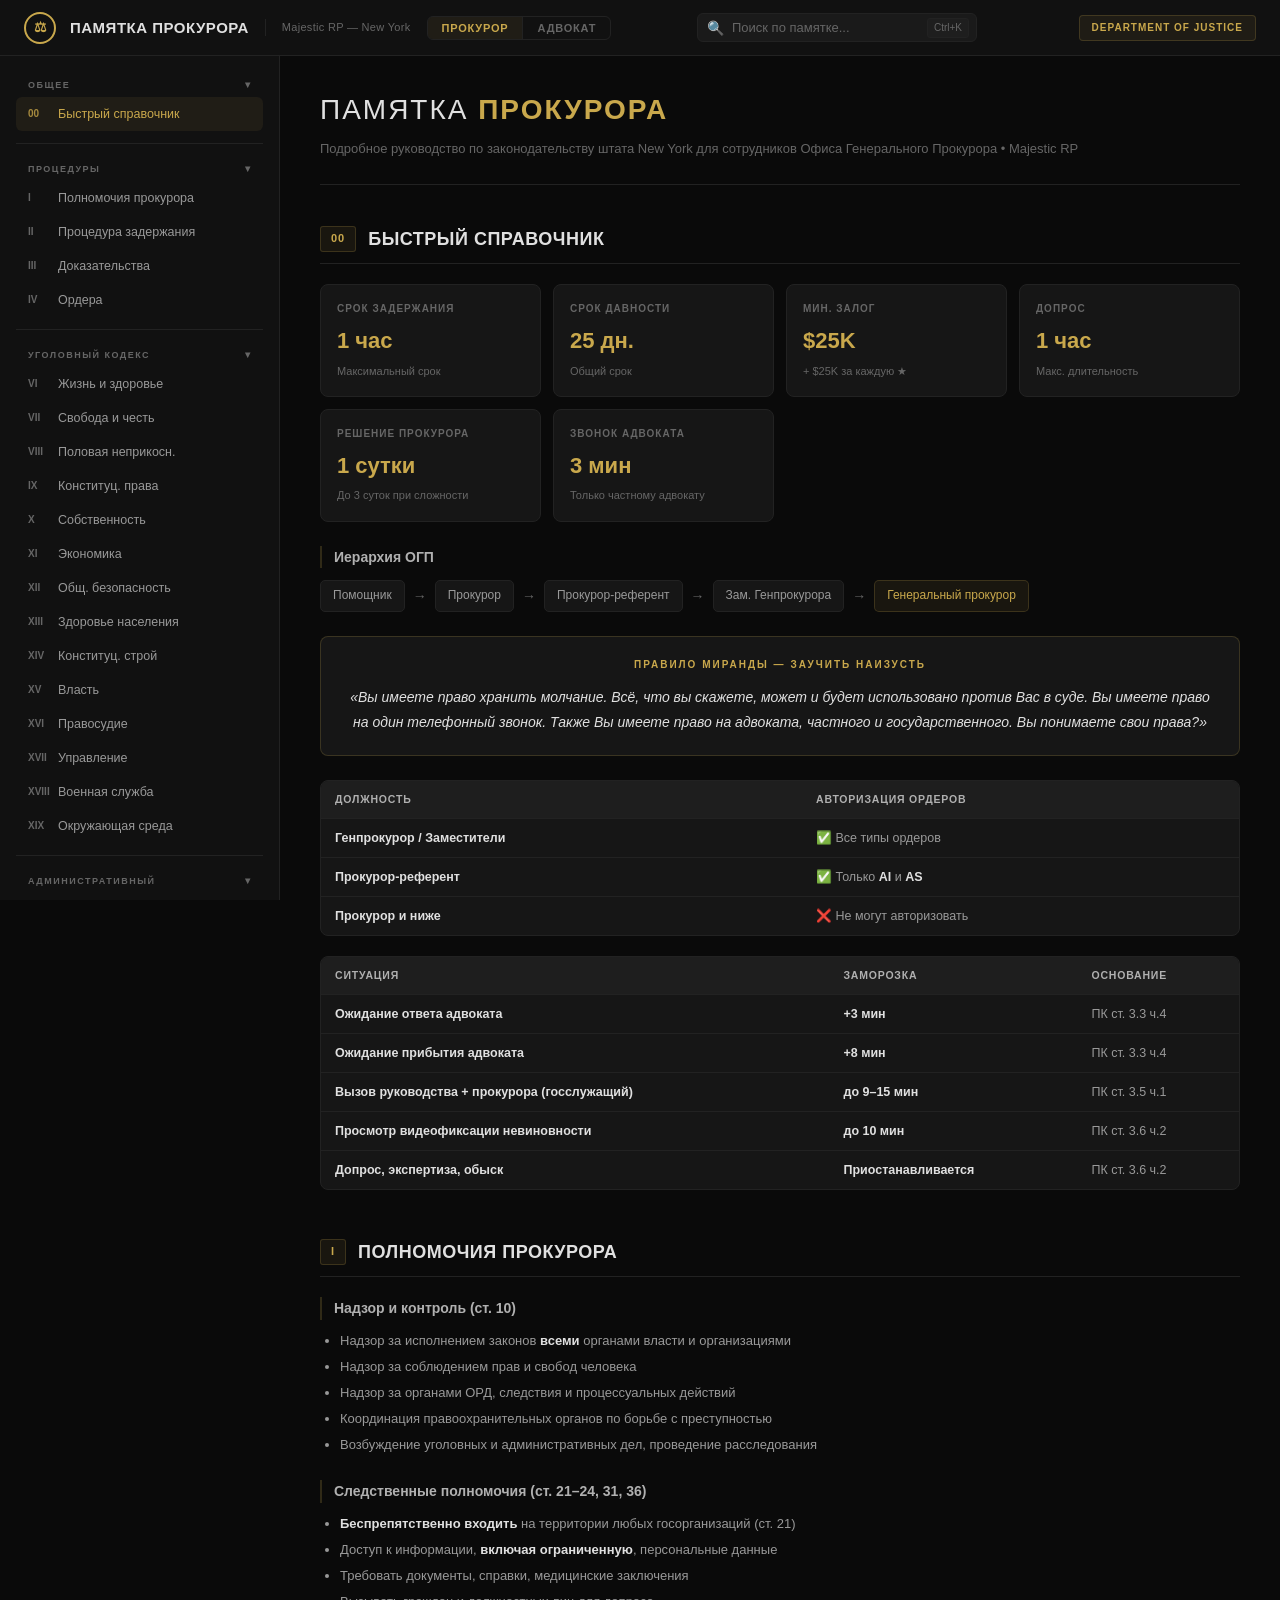
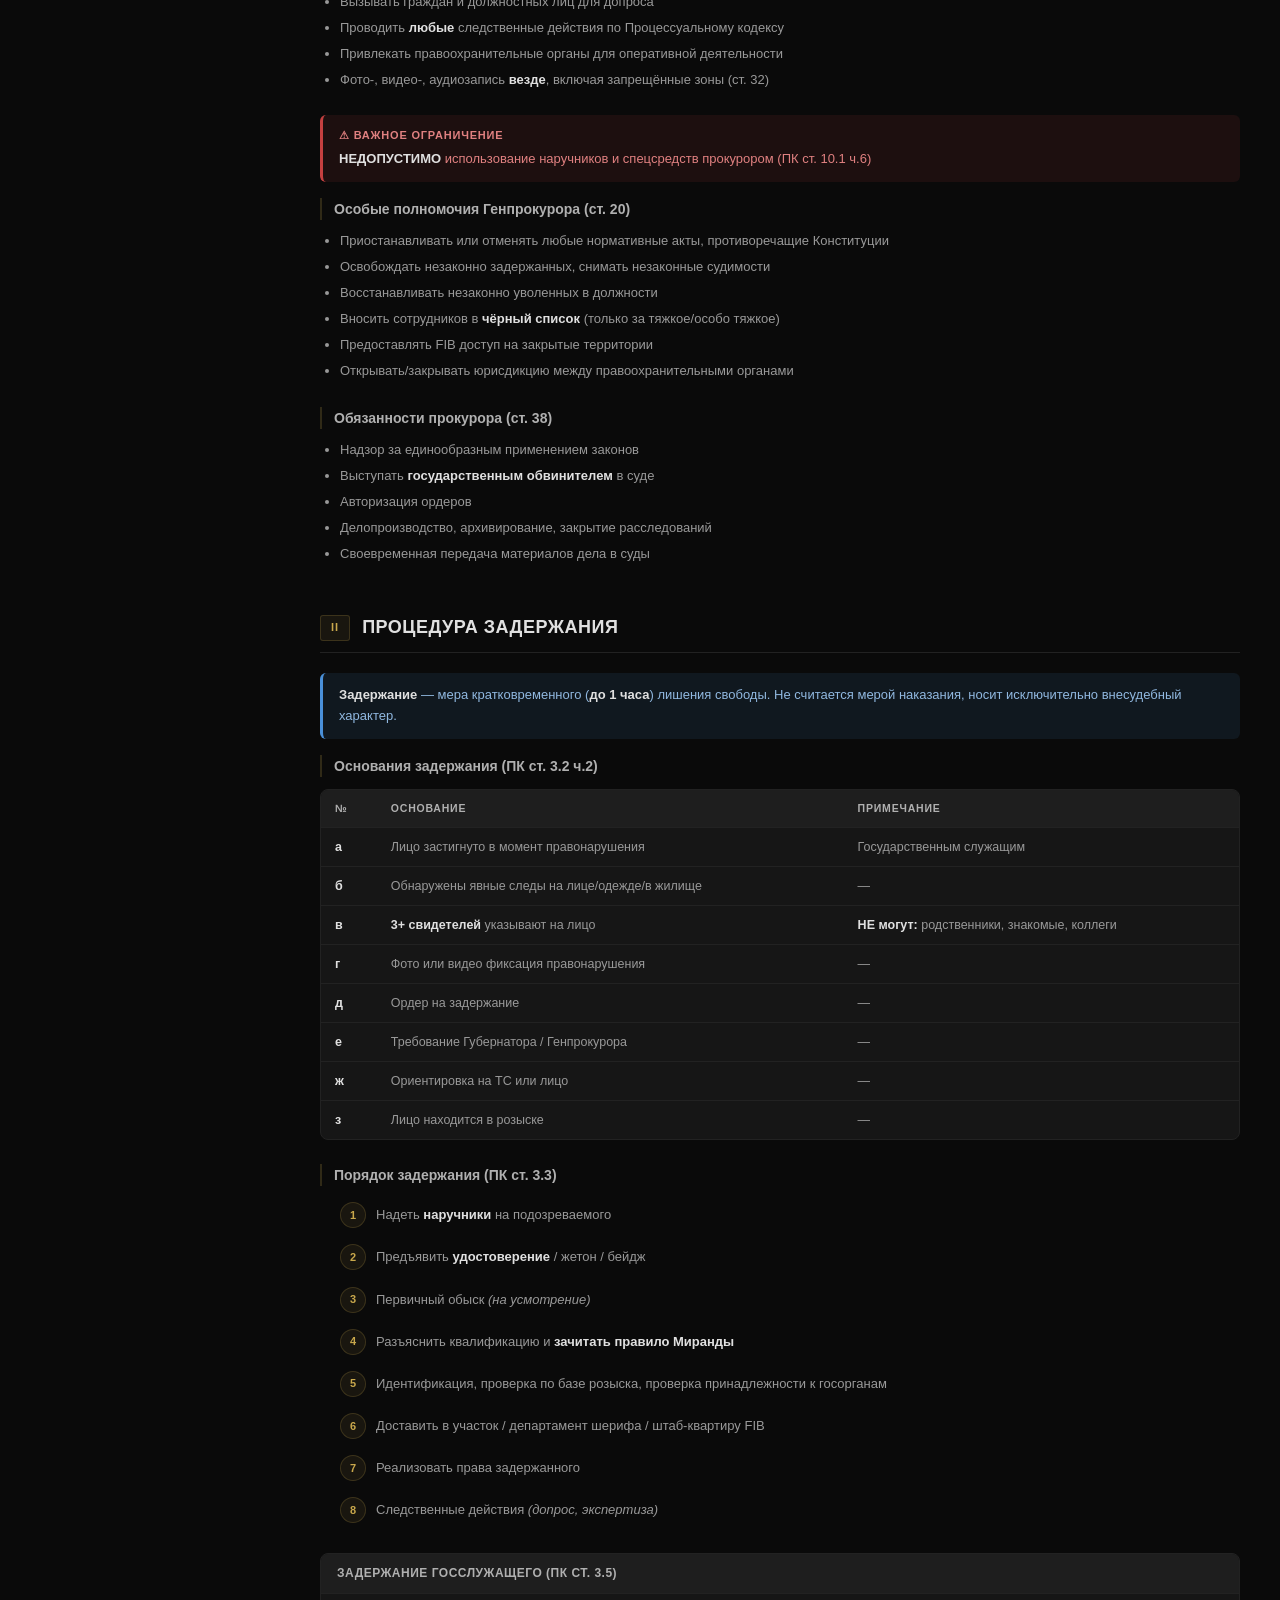
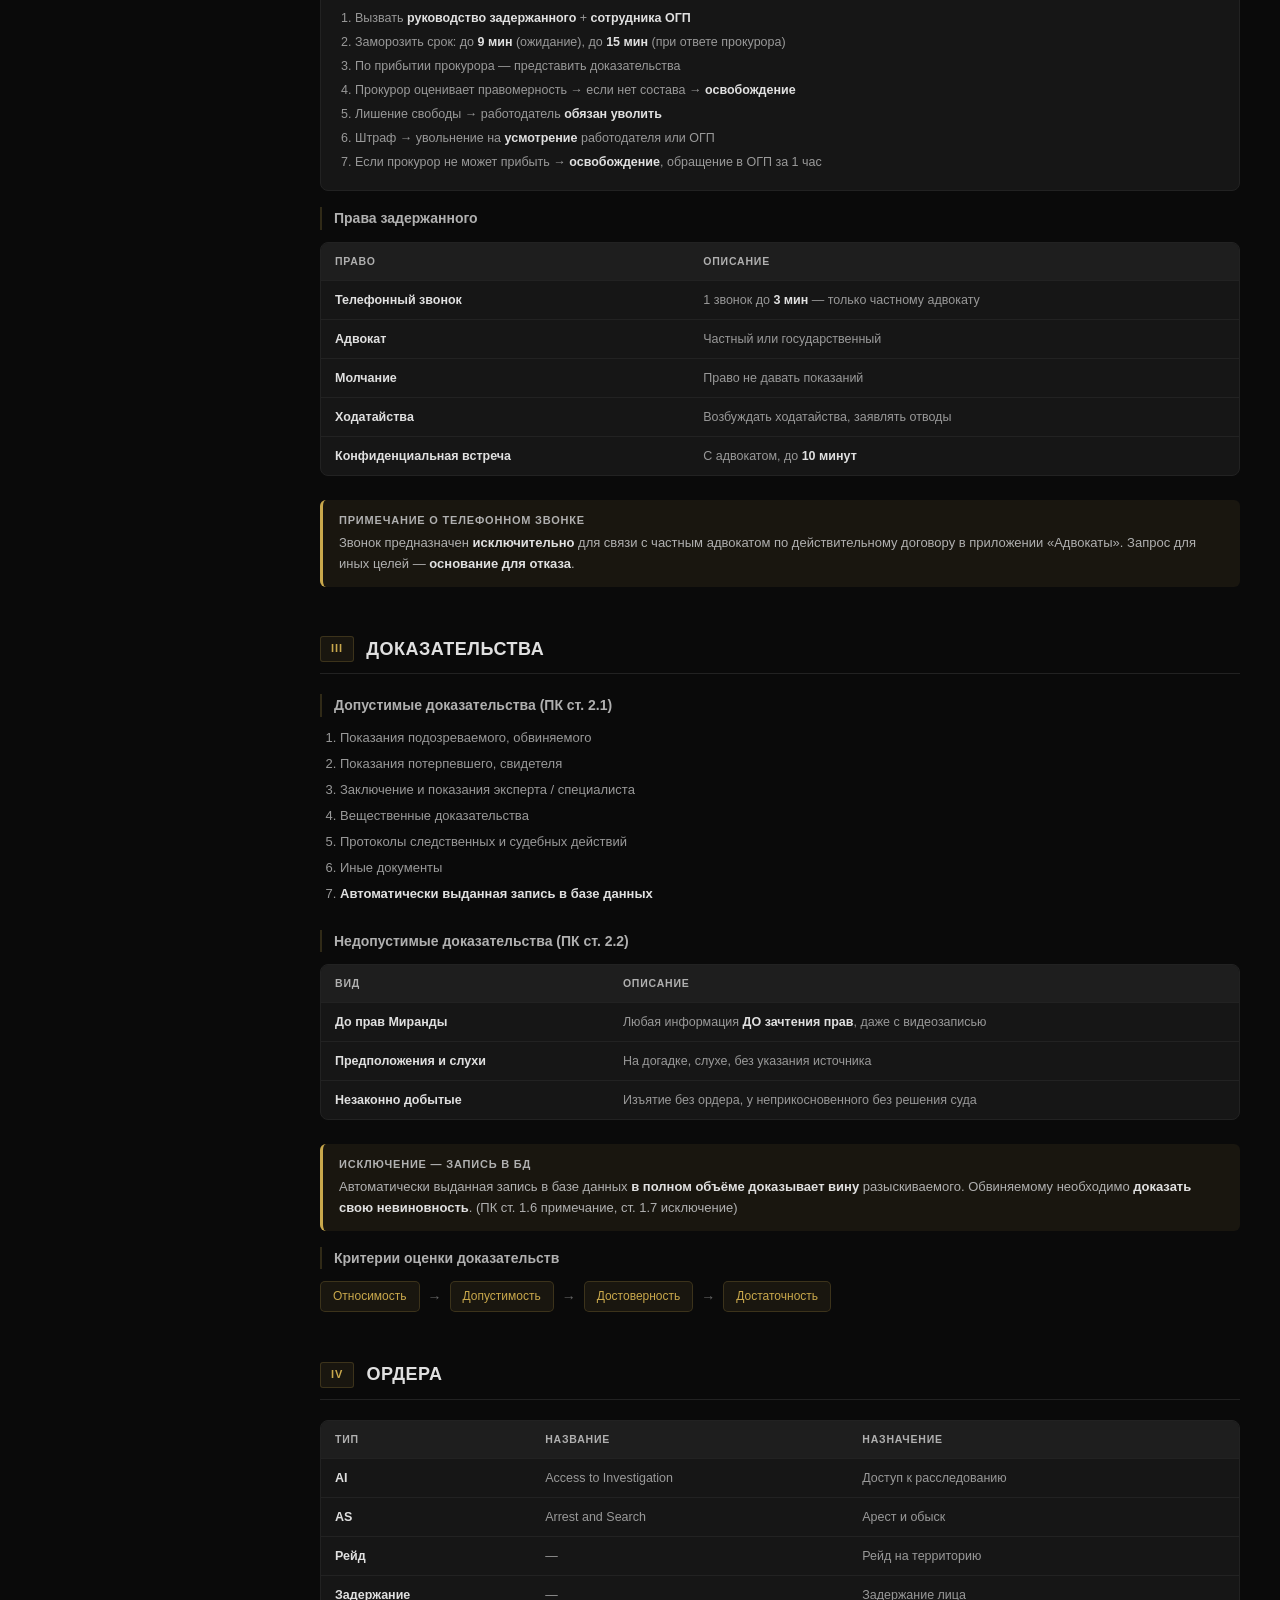
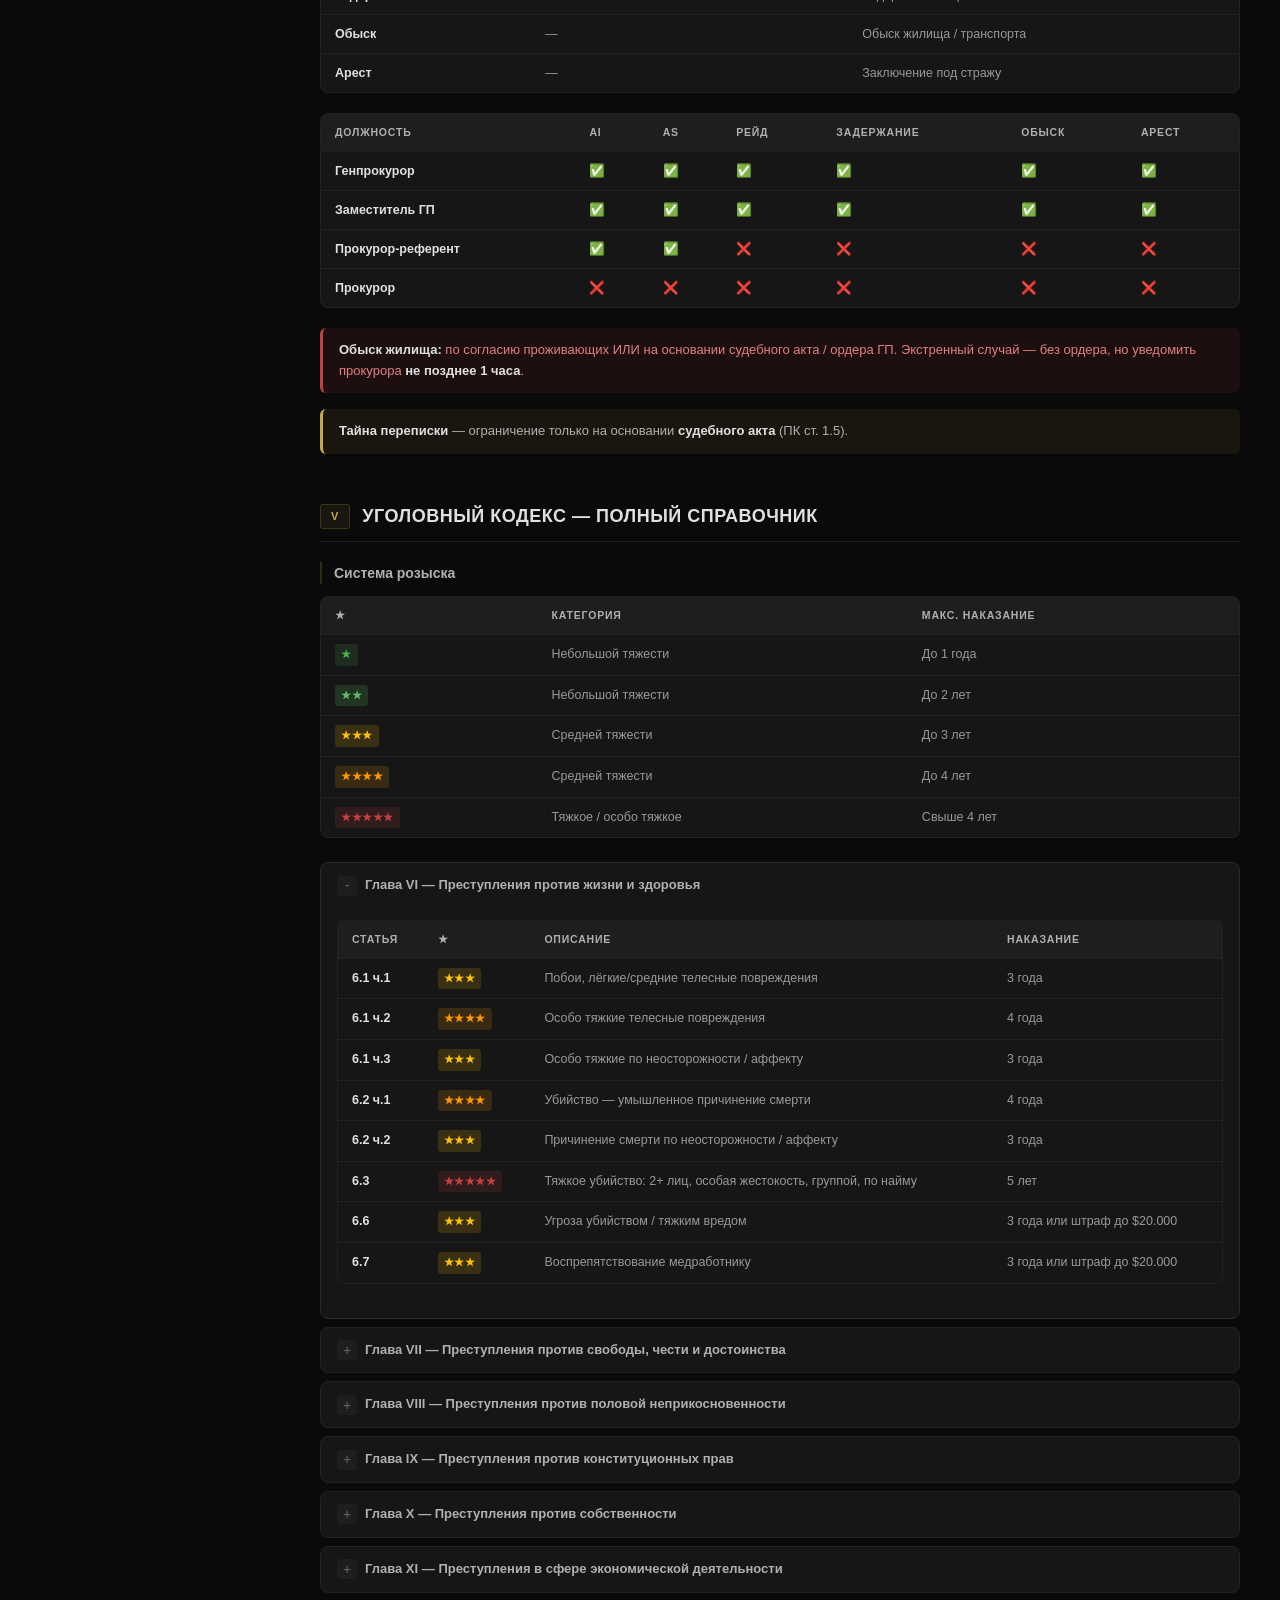
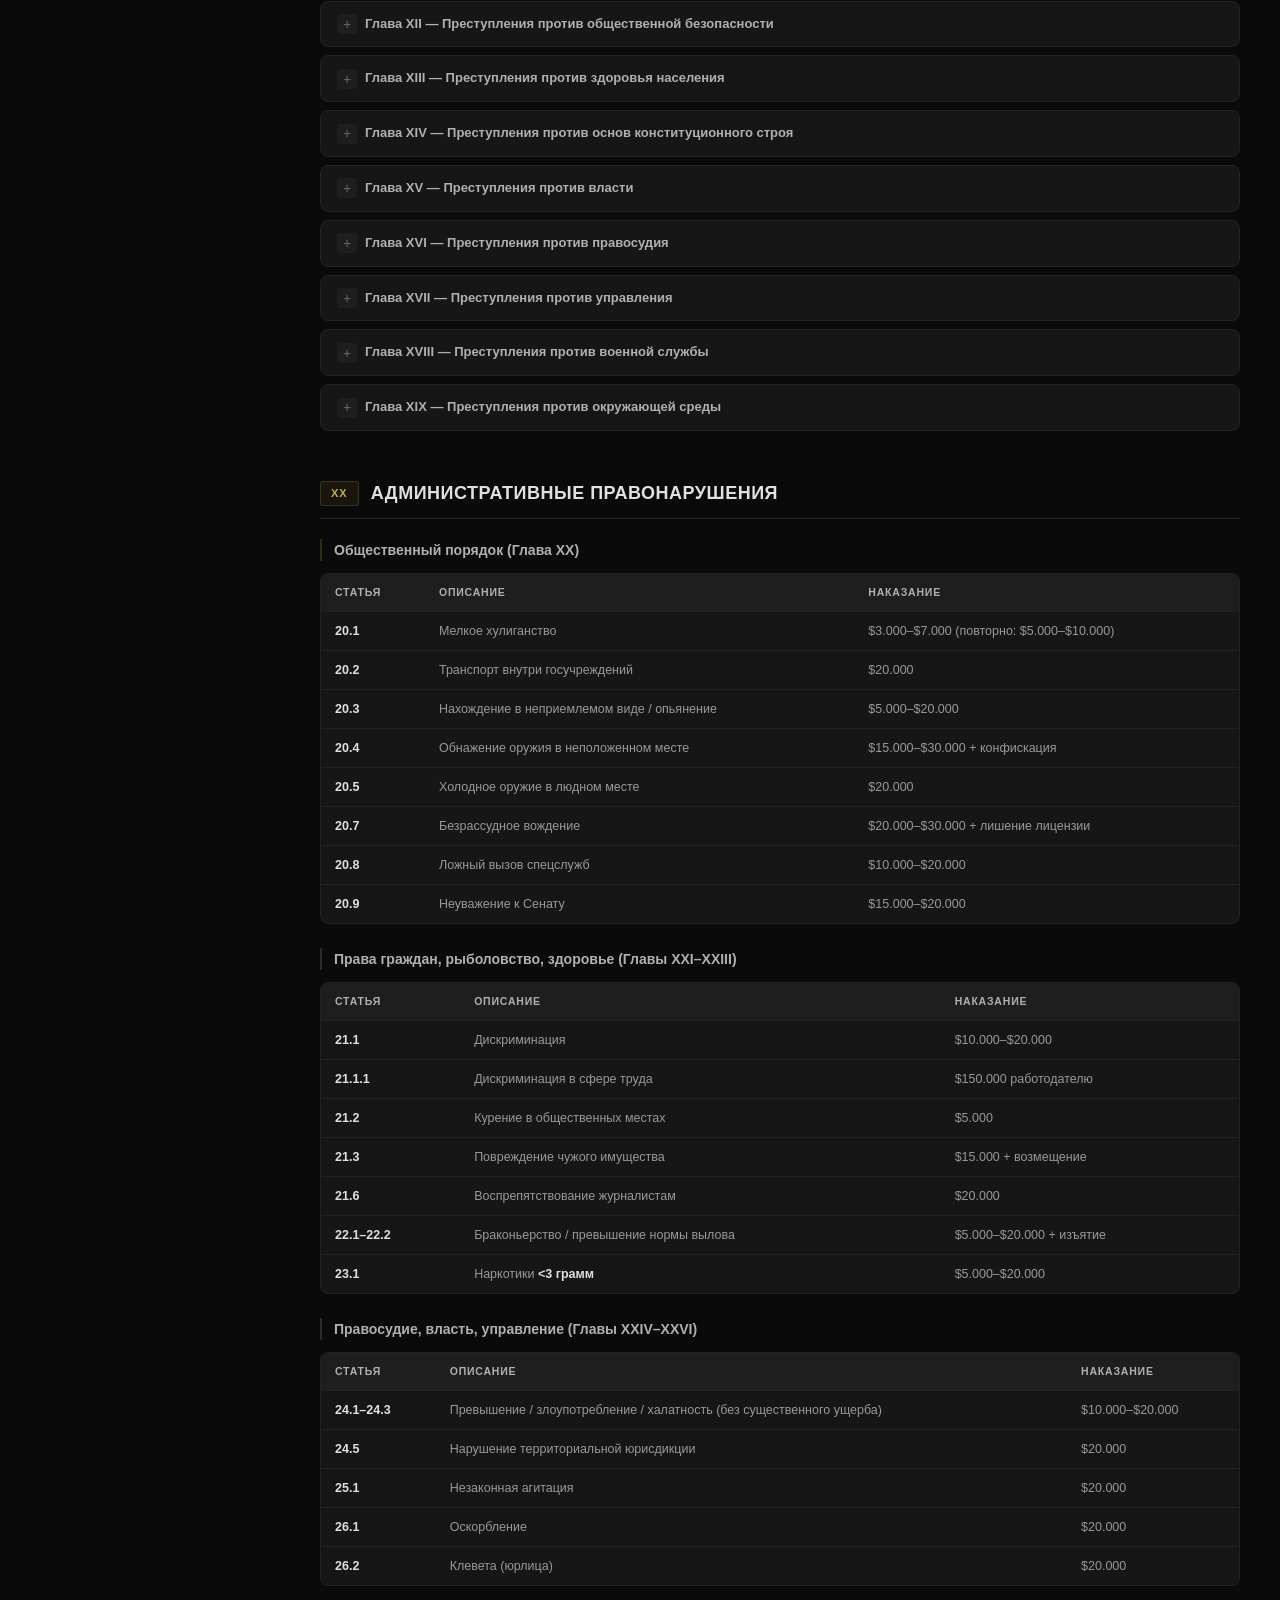
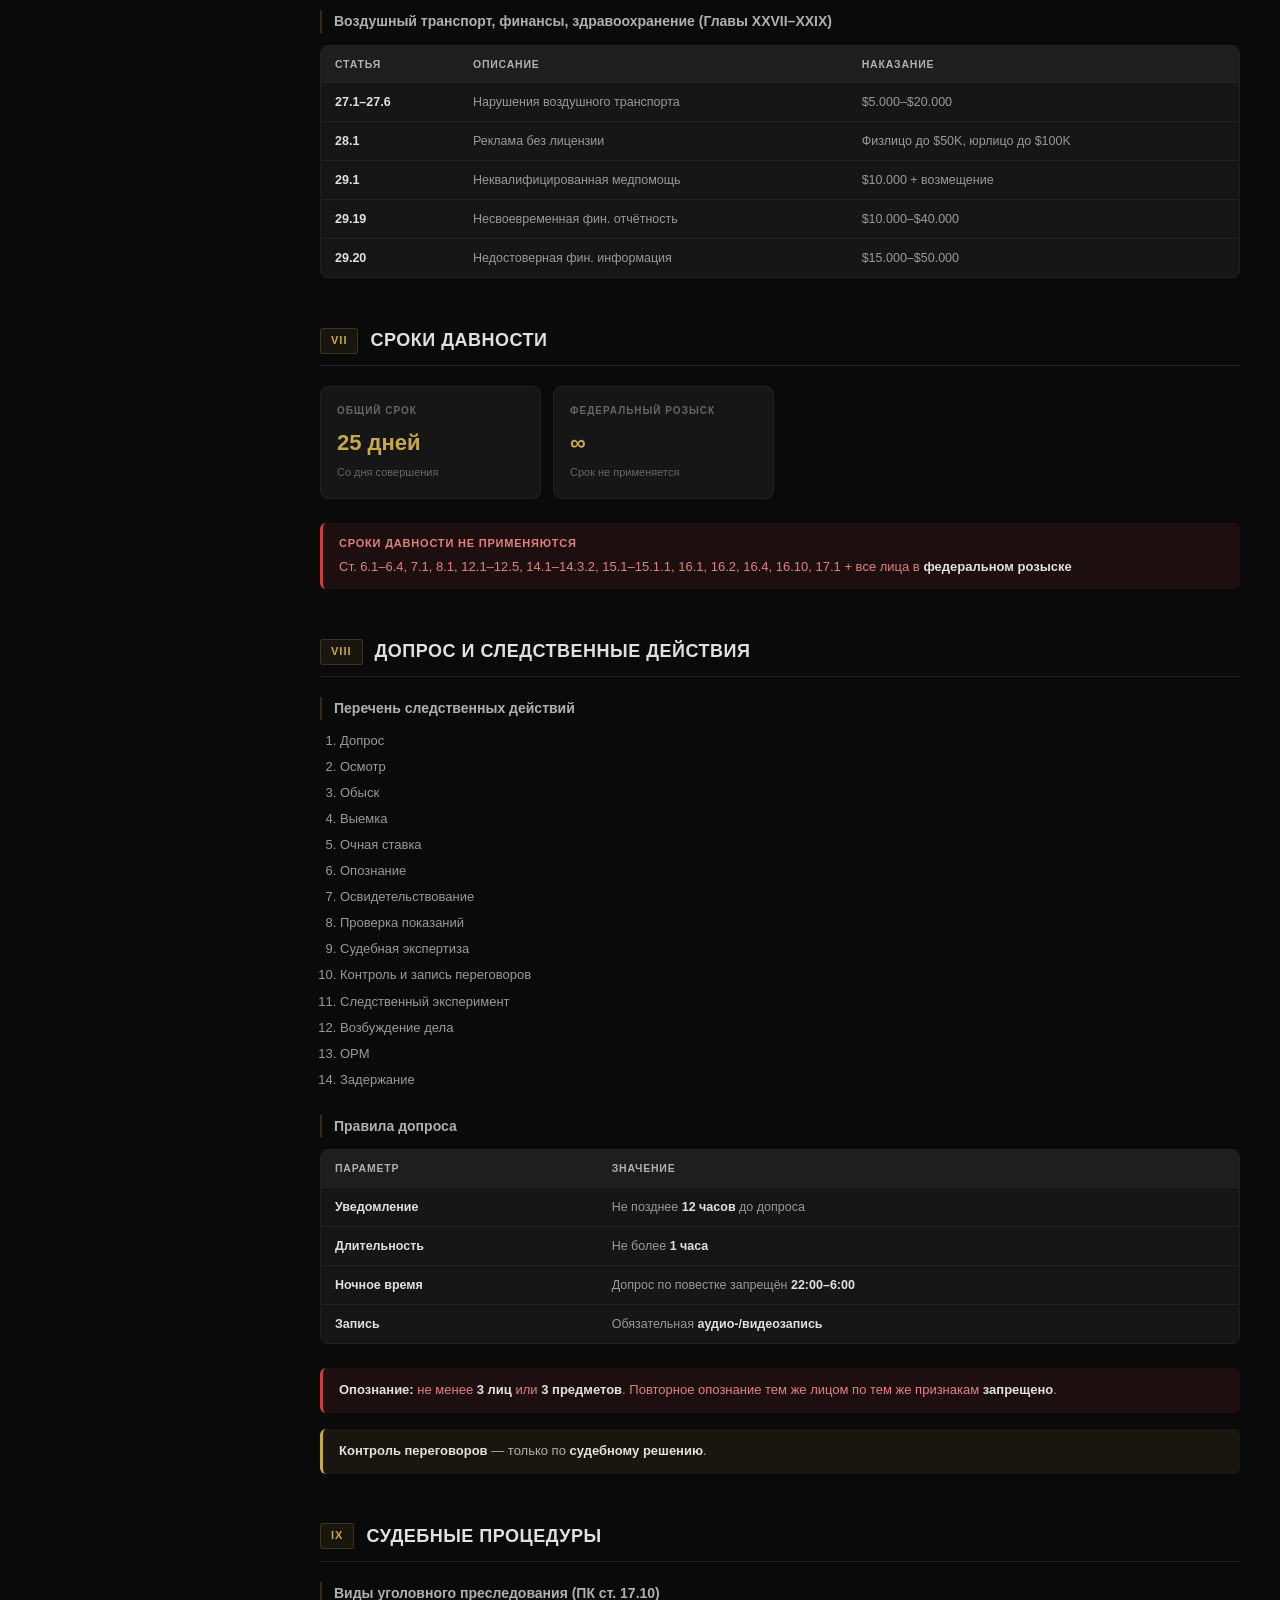
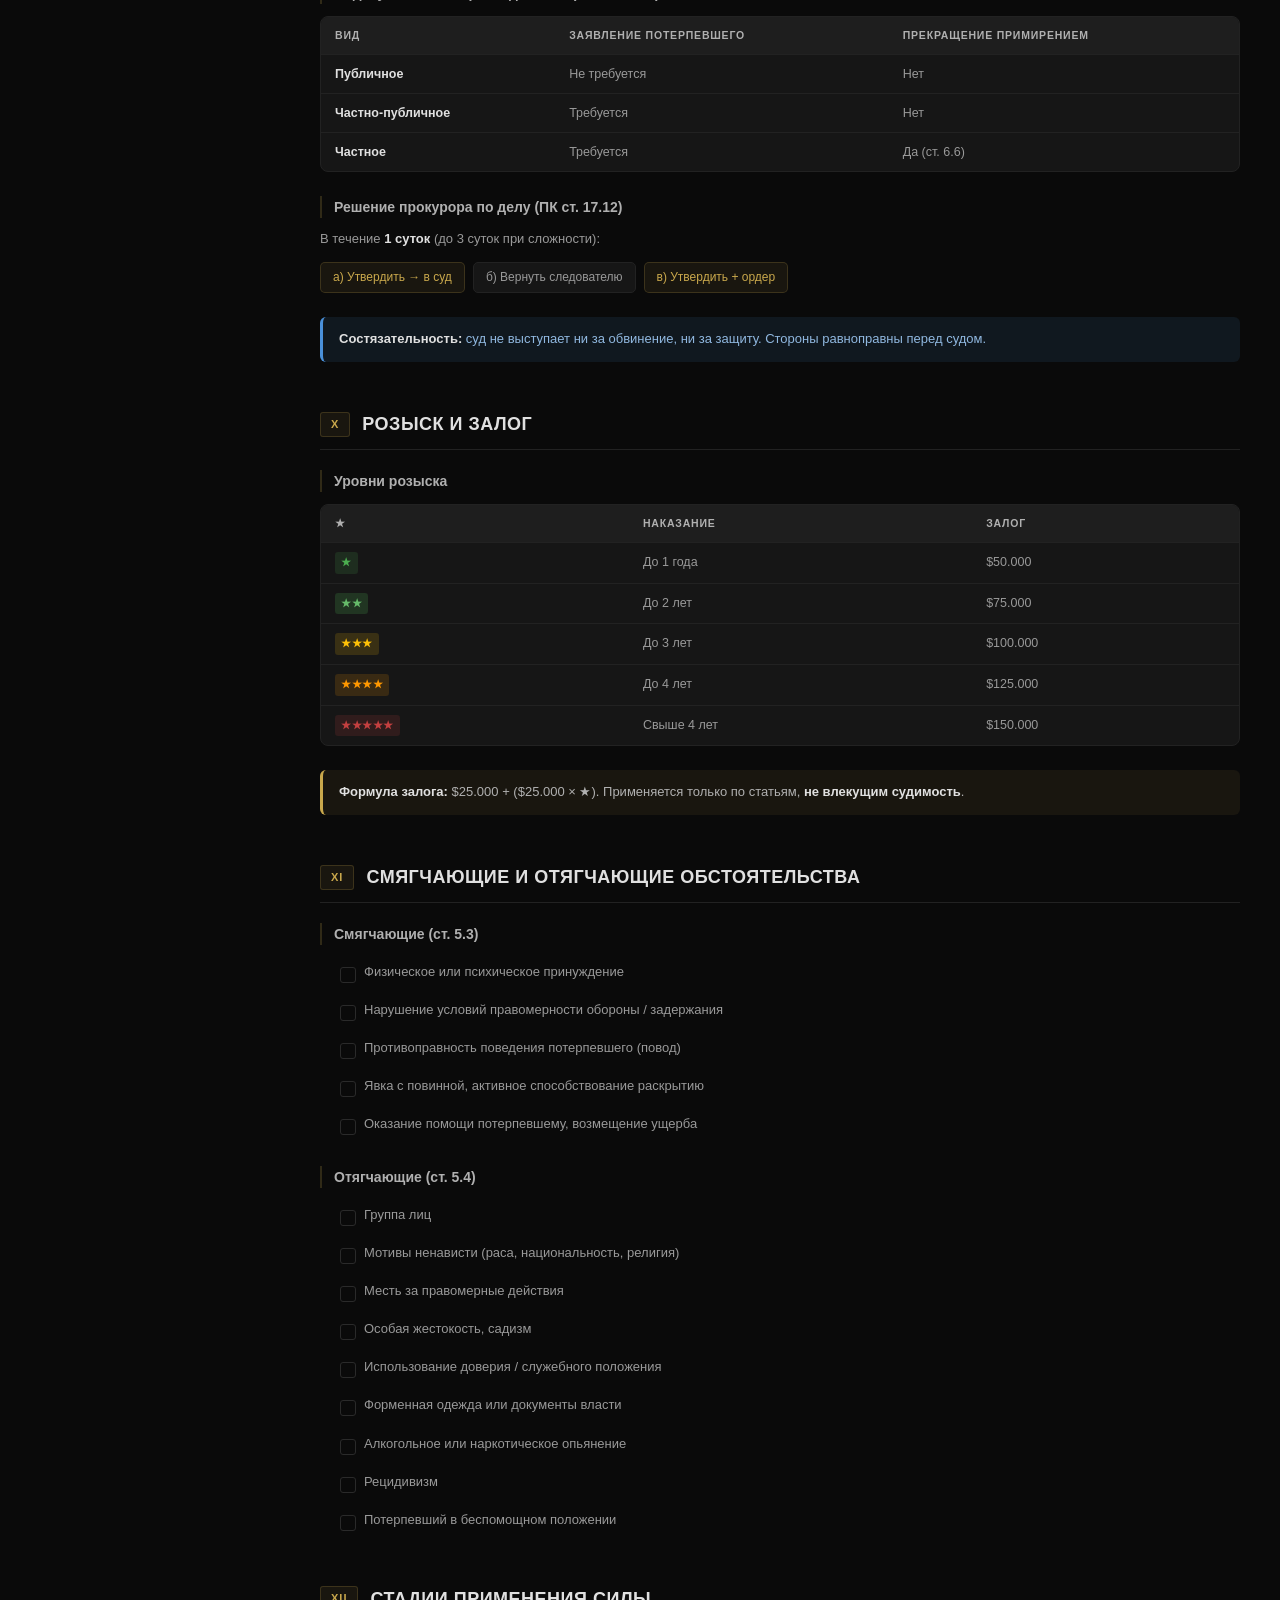
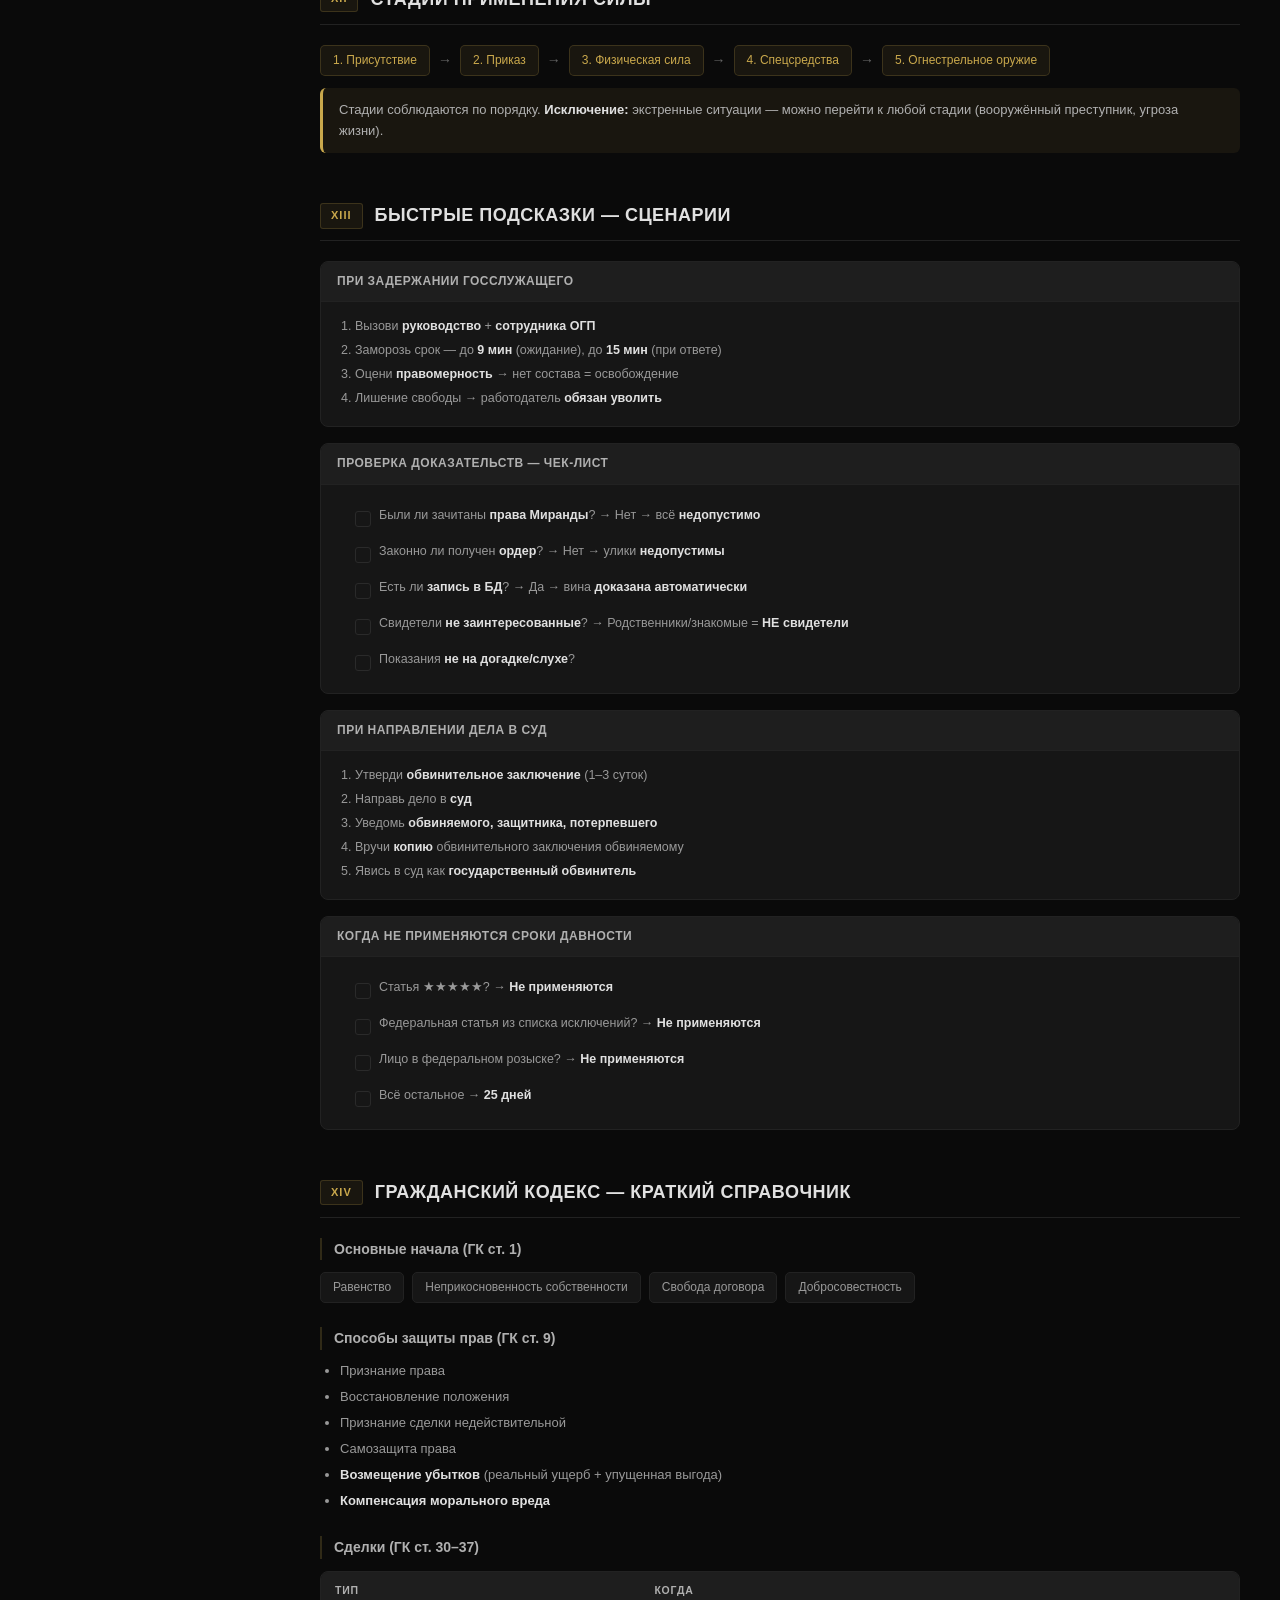
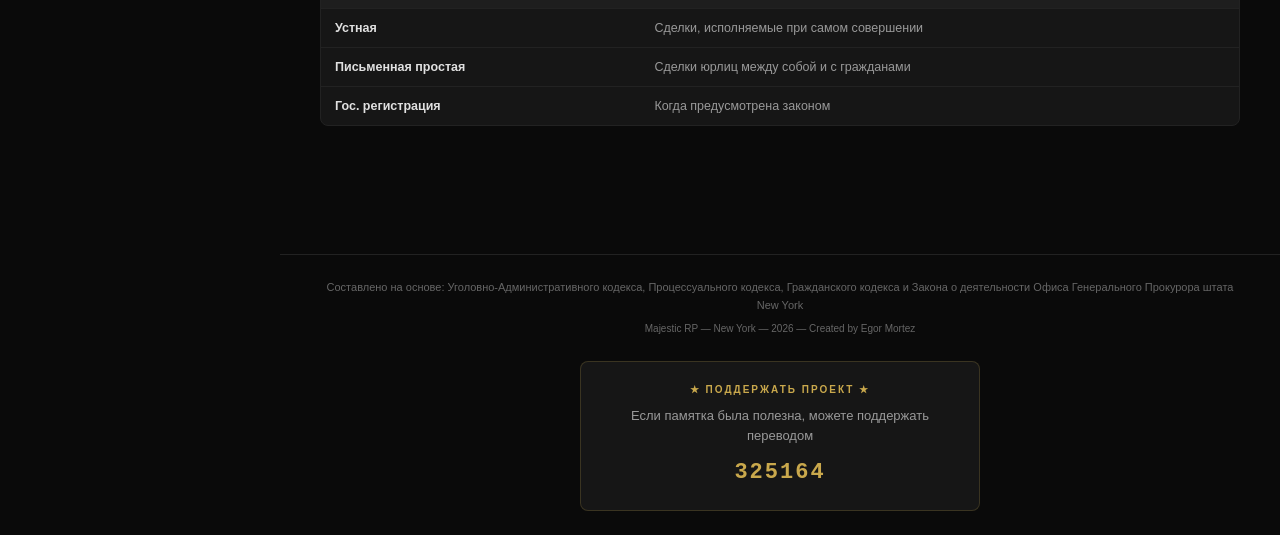
==== commit 5e1ffcd1: "fix: bugs, intro animation, New York server, credits, donation" ====
--- a/index.html
+++ b/index.html
@@ -3,7 +3,7 @@
 <head>
     <meta charset="UTF-8">
     <meta name="viewport" content="width=device-width, initial-scale=1.0">
-    <title>Памятка прокурора — Majestic RP</title>
+    <title>Памятка — Majestic RP New York</title>
     <style>
         :root {
             --bg-primary: #0a0a0a;
@@ -1116,15 +1116,177 @@
             z-index: 100;
             box-shadow: 0 4px 12px rgba(0,0,0,0.3);
         }
+
+        /* DONATION */
+        .donate-box {
+            background: var(--bg-card);
+            border: 1px solid var(--accent-gold-border);
+            border-radius: 8px;
+            padding: 20px 24px;
+            text-align: center;
+            margin: 32px 0 16px;
+        }
+
+        .donate-box .donate-label {
+            font-size: 10px;
+            font-weight: 700;
+            text-transform: uppercase;
+            letter-spacing: 2px;
+            color: var(--accent-gold);
+            margin-bottom: 8px;
+        }
+
+        .donate-box .donate-text {
+            font-size: 13px;
+            color: var(--text-secondary);
+            margin-bottom: 8px;
+        }
+
+        .donate-box .donate-number {
+            font-size: 22px;
+            font-weight: 700;
+            font-family: 'Consolas', 'Courier New', monospace;
+            color: var(--accent-gold);
+            letter-spacing: 2px;
+        }
+
+        /* INTRO OVERLAY */
+        .intro-overlay {
+            position: fixed;
+            top: 0;
+            left: 0;
+            width: 100vw;
+            height: 100vh;
+            background: #0a0a0a;
+            z-index: 10000;
+            display: flex;
+            flex-direction: column;
+            align-items: center;
+            justify-content: center;
+            animation: introFadeOut 0.8s ease 3.2s forwards;
+            pointer-events: none;
+        }
+
+        .intro-emblem {
+            width: 80px;
+            height: 80px;
+            border: 3px solid var(--accent-gold);
+            border-radius: 50%;
+            display: flex;
+            align-items: center;
+            justify-content: center;
+            font-size: 36px;
+            color: var(--accent-gold);
+            animation: introPulse 1s ease-in-out;
+            margin-bottom: 32px;
+        }
+
+        .intro-title {
+            font-size: 14px;
+            font-weight: 700;
+            text-transform: uppercase;
+            letter-spacing: 8px;
+            color: var(--accent-gold);
+            opacity: 0;
+            animation: introReveal 0.8s ease 0.6s forwards;
+        }
+
+        .intro-subtitle {
+            font-size: 11px;
+            font-weight: 400;
+            text-transform: uppercase;
+            letter-spacing: 4px;
+            color: var(--text-muted);
+            margin-top: 12px;
+            opacity: 0;
+            animation: introReveal 0.8s ease 1.2s forwards;
+        }
+
+        .intro-line {
+            width: 60px;
+            height: 1px;
+            background: var(--accent-gold-border);
+            margin-top: 20px;
+            opacity: 0;
+            animation: introReveal 0.6s ease 1.8s forwards;
+        }
+
+        .intro-credit {
+            font-size: 10px;
+            letter-spacing: 2px;
+            color: var(--text-muted);
+            margin-top: 16px;
+            opacity: 0;
+            animation: introReveal 0.6s ease 2.2s forwards;
+        }
+
+        .intro-credit strong {
+            color: var(--accent-light);
+        }
+
+        .intro-server {
+            font-size: 10px;
+            letter-spacing: 2px;
+            color: var(--text-muted);
+            margin-top: 6px;
+            opacity: 0;
+            animation: introReveal 0.6s ease 2.5s forwards;
+        }
+
+        @keyframes introPulse {
+            0% { transform: scale(0.5); opacity: 0; }
+            50% { transform: scale(1.1); opacity: 1; }
+            100% { transform: scale(1); opacity: 1; }
+        }
+
+        @keyframes introReveal {
+            0% { opacity: 0; transform: translateY(8px); }
+            100% { opacity: 1; transform: translateY(0); }
+        }
+
+        @keyframes introFadeOut {
+            0% { opacity: 1; visibility: visible; }
+            100% { opacity: 0; visibility: hidden; }
+        }
+
+        /* RESPONSIVE FIX */
+        @media (max-width: 900px) {
+            .role-toggle {
+                margin-left: 8px;
+            }
+            .role-btn {
+                padding: 4px 8px;
+                font-size: 10px;
+            }
+            .header-search input {
+                width: 140px;
+            }
+            .header-search input:focus {
+                width: 180px;
+            }
+            .header-badge {
+                display: none;
+            }
+        }
     </style>
 </head>
 <body>
+
+<!-- INTRO OVERLAY -->
+<div class="intro-overlay" id="introOverlay">
+    <div class="intro-emblem">&#9878;</div>
+    <div class="intro-title">Government</div>
+    <div class="intro-subtitle">Majestic RP &bull; New York</div>
+    <div class="intro-line"></div>
+    <div class="intro-credit">Created by <strong>Egor Mortez</strong></div>
+    <div class="intro-server">Памятка для сервера New York</div>
+</div>
 
 <!-- HEADER -->
 <header class="header">
     <div class="header-emblem">&#9878;</div>
     <div class="header-title">Памятка <span class="header-role-text">прокурора</span></div>
-    <div class="header-subtitle">Majestic RP &#8212; Штат Сан-Андреас</div>
+    <div class="header-subtitle">Majestic RP &#8212; New York</div>
     <div class="role-toggle" id="roleToggle">
         <button class="role-btn active" data-role="prosecutor">Прокурор</button>
         <button class="role-btn" data-role="lawyer">Адвокат</button>
@@ -1276,7 +1438,7 @@
 <div class="page-title">
     <h1 class="prosecutor-only">Памятка <strong>прокурора</strong></h1>
     <h1 class="lawyer-only">Памятка <strong>адвоката</strong></h1>
-    <div class="desc prosecutor-only">Подробное руководство по законодательству штата Сан-Андреас для сотрудников Офиса Генерального Прокурора &#8226; Majestic RP</div>
+    <div class="desc prosecutor-only">Подробное руководство по законодательству штата New York для сотрудников Офиса Генерального Прокурора &#8226; Majestic RP</div>
     <div class="desc lawyer-only">Практическое руководство по защите прав доверителей и взаимодействию с госорганами &#8226; Majestic RP</div>
 </div>
 
@@ -2827,15 +2989,54 @@
 
 <!-- FOOTER -->
 <footer class="footer">
-    Составлено на основе: Уголовно-Административного кодекса, Процессуального кодекса, Гражданского кодекса и Закона о деятельности Офиса Генерального Прокурора штата Сан-Андреас<br>
-    Majestic RP — Department of Justice — 2026
+    <div>Составлено на основе: Уголовно-Административного кодекса, Процессуального кодекса, Гражданского кодекса и Закона о деятельности Офиса Генерального Прокурора штата New York</div>
+    <div style="margin-top:6px;color:var(--text-muted);font-size:10px;">Majestic RP &#8212; New York &#8212; 2026 &#8212; Created by Egor Mortez</div>
+    <div class="donate-box" style="max-width:400px;margin:24px auto 0;">
+        <div class="donate-label">&#9733; Поддержать проект &#9733;</div>
+        <div class="donate-text">Если памятка была полезна, можете поддержать переводом</div>
+        <div class="donate-number">325164</div>
+    </div>
 </footer>
 
 <script>
+    // INTRO OVERLAY REMOVAL
+    const introOverlay = document.getElementById('introOverlay');
+    if (introOverlay) {
+        setTimeout(() => {
+            if (introOverlay.parentNode) {
+                introOverlay.parentNode.removeChild(introOverlay);
+            }
+        }, 4200);
+    }
+
     // ROLE TOGGLE
     const roleToggle = document.getElementById('roleToggle');
     const roleBtns = roleToggle.querySelectorAll('.role-btn');
     const headerRoleText = document.querySelector('.header-role-text');
+    let currentObserver = null;
+
+    function initObserver() {
+        if (currentObserver) currentObserver.disconnect();
+        const visibleSections = Array.from(document.querySelectorAll('.section')).filter(el => {
+            if (el.classList.contains('lawyer-only') && document.body.classList.contains('lawyer-mode')) return true;
+            if (el.classList.contains('lawyer-only') || el.classList.contains('prosecutor-only')) {
+                if (el.classList.contains('prosecutor-only') && document.body.classList.contains('lawyer-mode')) return false;
+                if (el.classList.contains('lawyer-only') && !document.body.classList.contains('lawyer-mode')) return false;
+            }
+            return !el.classList.contains('lawyer-only') && !el.classList.contains('prosecutor-only');
+        });
+        currentObserver = new IntersectionObserver((entries) => {
+            entries.forEach(entry => {
+                if (entry.isIntersecting) {
+                    const id = entry.target.id;
+                    document.querySelectorAll('.sidebar-link').forEach(link => {
+                        link.classList.toggle('active', link.getAttribute('href') === '#' + id);
+                    });
+                }
+            });
+        }, { rootMargin: '-80px 0px -70% 0px' });
+        visibleSections.forEach(s => currentObserver.observe(s));
+    }
 
     roleBtns.forEach(btn => {
         btn.addEventListener('click', () => {
@@ -2850,9 +3051,12 @@
                 headerRoleText.textContent = 'прокурора';
             }
             clearSearch();
+            initObserver();
             window.scrollTo({ top: 0, behavior: 'smooth' });
         });
     });
+
+    initObserver();
 
     // SIDEBAR COLLAPSIBLE GROUPS
     document.querySelectorAll('.sidebar-group-toggle').forEach(toggle => {
@@ -2886,25 +3090,8 @@
         });
     }
 
-    // Sidebar active link tracking
-    const sections = document.querySelectorAll('.section');
-    const links = document.querySelectorAll('.sidebar-link');
-
-    const observer = new IntersectionObserver((entries) => {
-        entries.forEach(entry => {
-            if (entry.isIntersecting) {
-                const id = entry.target.id;
-                links.forEach(link => {
-                    link.classList.toggle('active', link.getAttribute('href') === '#' + id);
-                });
-            }
-        });
-    }, { rootMargin: '-80px 0px -70% 0px' });
-
-    sections.forEach(section => observer.observe(section));
-
     // Smooth scroll for sidebar links
-    links.forEach(link => {
+    document.querySelectorAll('.sidebar-link').forEach(link => {
         link.addEventListener('click', (e) => {
             e.preventDefault();
             const target = document.querySelector(link.getAttribute('href'));
@@ -2927,7 +3114,6 @@
     let highlights = [];
     let currentIndex = -1;
 
-    // Ctrl+K to focus search
     document.addEventListener('keydown', (e) => {
         if ((e.ctrlKey || e.metaKey) && e.key === 'k') {
             e.preventDefault();
@@ -2938,32 +3124,21 @@
             clearSearch();
             searchInput.blur();
         }
-        if (highlights.length > 0) {
-            if (e.key === 'Enter') {
-                e.preventDefault();
-                if (e.shiftKey) {
-                    navigateSearch(-1);
-                } else {
-                    navigateSearch(1);
-                }
-            }
+        if (highlights.length > 0 && e.key === 'Enter') {
+            e.preventDefault();
+            navigateSearch(e.shiftKey ? -1 : 1);
         }
     });
 
     let debounceTimer;
     searchInput.addEventListener('input', () => {
         clearTimeout(debounceTimer);
-        debounceTimer = setTimeout(() => {
-            performSearch(searchInput.value);
-        }, 150);
+        debounceTimer = setTimeout(() => performSearch(searchInput.value), 150);
     });
 
     searchPrev.addEventListener('click', () => navigateSearch(-1));
     searchNext.addEventListener('click', () => navigateSearch(1));
-    searchClose.addEventListener('click', () => {
-        clearSearch();
-        searchInput.blur();
-    });
+    searchClose.addEventListener('click', () => { clearSearch(); searchInput.blur(); });
 
     function clearSearch() {
         clearHighlights();
@@ -2977,8 +3152,7 @@
     }
 
     function clearHighlights() {
-        const marks = content.querySelectorAll('mark.search-highlight, mark.search-current');
-        marks.forEach(mark => {
+        content.querySelectorAll('mark.search-highlight, mark.search-current').forEach(mark => {
             const parent = mark.parentNode;
             parent.replaceChild(document.createTextNode(mark.textContent), mark);
             parent.normalize();
@@ -2994,6 +3168,15 @@
         return str.replace(/[.*+?^${}()|[\]\\]/g, '\\$&');
     }
 
+    function getVisibleSections() {
+        const isLawyer = document.body.classList.contains('lawyer-mode');
+        return Array.from(content.querySelectorAll('.section, details, .card, .scenario, .alert, .miranda, .page-title')).filter(el => {
+            if (el.classList.contains('lawyer-only') && !isLawyer) return false;
+            if (el.classList.contains('prosecutor-only') && isLawyer) return false;
+            return true;
+        });
+    }
+
     function performSearch(query) {
         clearHighlights();
         clearDimming();
@@ -3009,30 +3192,22 @@
 
         const term = query.trim().toLowerCase();
         const regex = new RegExp(`(${escapeRegex(term)})`, 'gi');
-
-        const searchables = content.querySelectorAll('.section:not(.lawyer-only):not(.prosecutor-only), .section.lawyer-only, .section.prosecutor-only, details, .card, .scenario, .alert, .miranda, .page-title');
+        const searchables = getVisibleSections();
         let hasAny = false;
 
-        const visibleSearchables = Array.from(searchables).filter(el => {
-            if (el.classList.contains('lawyer-only') && !document.body.classList.contains('lawyer-mode')) return false;
-            if (el.classList.contains('prosecutor-only') && document.body.classList.contains('lawyer-mode')) return false;
-            return true;
-        });
-
-        visibleSearchables.forEach(el => {
-            const text = el.textContent.toLowerCase();
-            if (text.includes(term)) hasAny = true;
+        searchables.forEach(el => {
+            if (el.textContent.toLowerCase().includes(term)) hasAny = true;
         });
 
         if (!hasAny) {
             searchNav.classList.remove('visible');
             headerSearch.classList.remove('has-results');
             searchCount.textContent = '0 / 0';
-            visibleSearchables.forEach(el => el.classList.add('search-dim'));
+            searchables.forEach(el => el.classList.add('search-dim'));
             return;
         }
 
-        visibleSearchables.forEach(el => {
+        searchables.forEach(el => {
             if (!el.textContent.toLowerCase().includes(term)) {
                 el.classList.add('search-dim');
             } else {
@@ -3048,10 +3223,9 @@
         if (highlights.length > 0) {
             currentIndex = 0;
             updateCurrentHighlight();
+            updateCount();
             searchNav.classList.add('visible');
             headerSearch.classList.add('has-results');
-            updateCount();
-
             highlights[0].scrollIntoView({ behavior: 'smooth', block: 'center' });
         }
     }
@@ -3069,18 +3243,14 @@
         });
 
         const textNodes = [];
-        while (walker.nextNode()) {
-            textNodes.push(walker.currentNode);
-        }
+        while (walker.nextNode()) textNodes.push(walker.currentNode);
 
         textNodes.forEach(node => {
             const span = document.createElement('span');
             span.innerHTML = node.textContent.replace(regex, '<mark class="search-highlight">$1</mark>');
             node.parentNode.replaceChild(span, node);
 
-            span.querySelectorAll('mark.search-highlight').forEach(mark => {
-                highlights.push(mark);
-            });
+            span.querySelectorAll('mark.search-highlight').forEach(mark => highlights.push(mark));
 
             while (span.childNodes.length > 0) {
                 span.parentNode.insertBefore(span.childNodes[0], span);
@@ -3091,17 +3261,12 @@
 
     function navigateSearch(direction) {
         if (highlights.length === 0) return;
-
         currentIndex = (currentIndex + direction + highlights.length) % highlights.length;
         updateCurrentHighlight();
         updateCount();
-
         highlights[currentIndex].scrollIntoView({ behavior: 'smooth', block: 'center' });
-
         const parentDetails = highlights[currentIndex].closest('details');
-        if (parentDetails && !parentDetails.open) {
-            parentDetails.open = true;
-        }
+        if (parentDetails && !parentDetails.open) parentDetails.open = true;
     }
 
     function updateCurrentHighlight() {
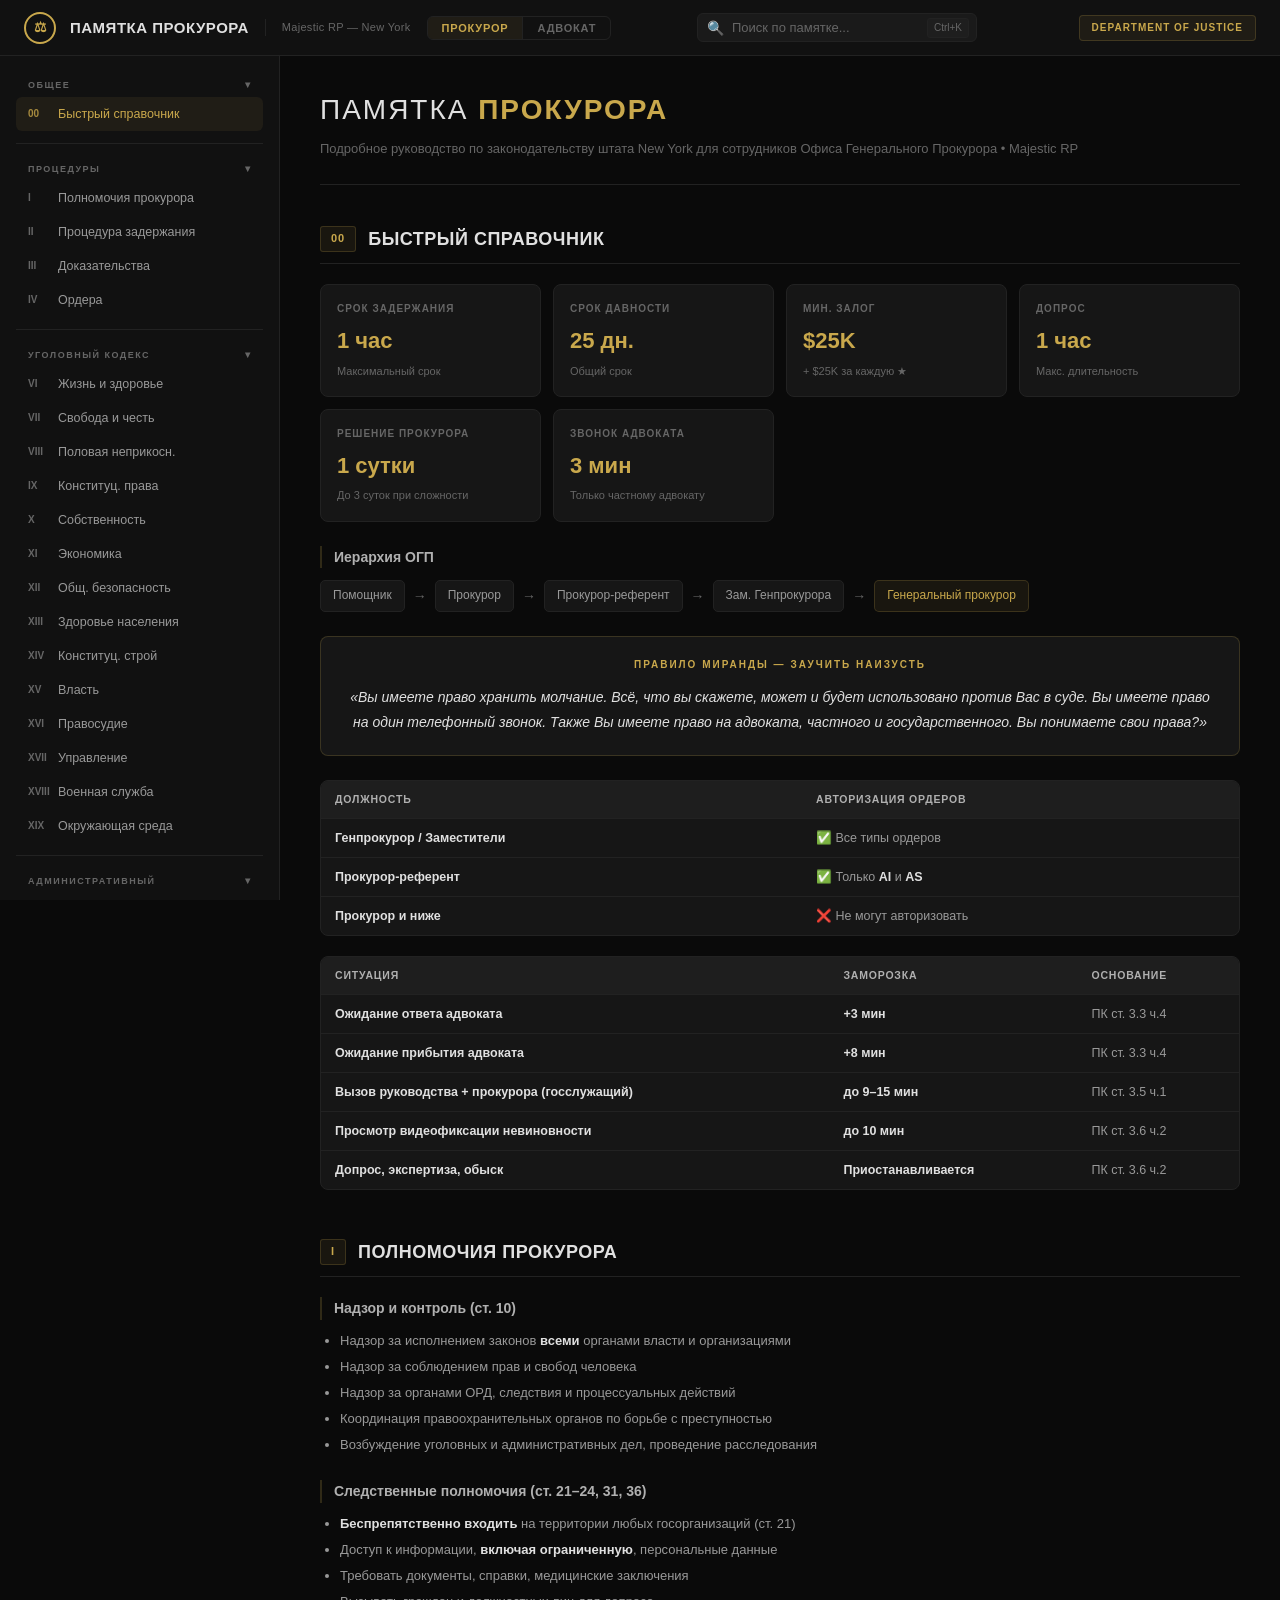
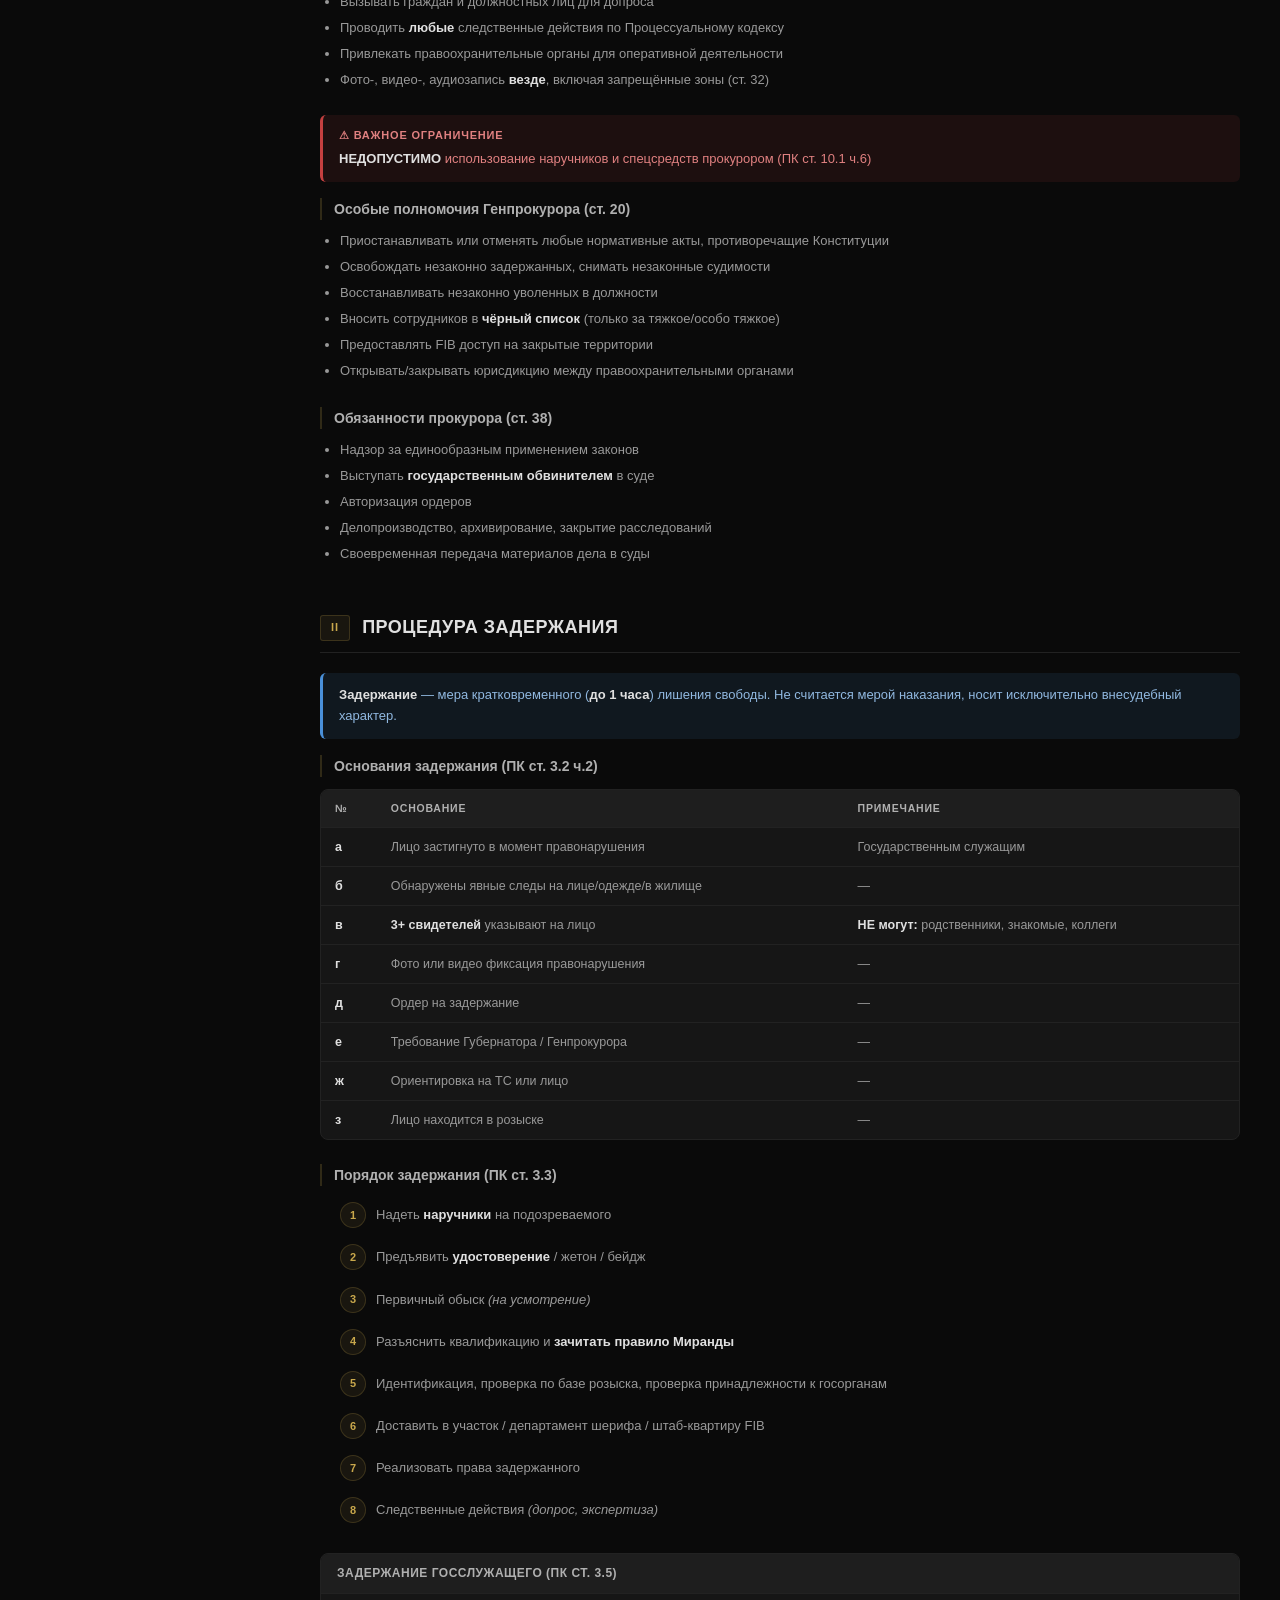
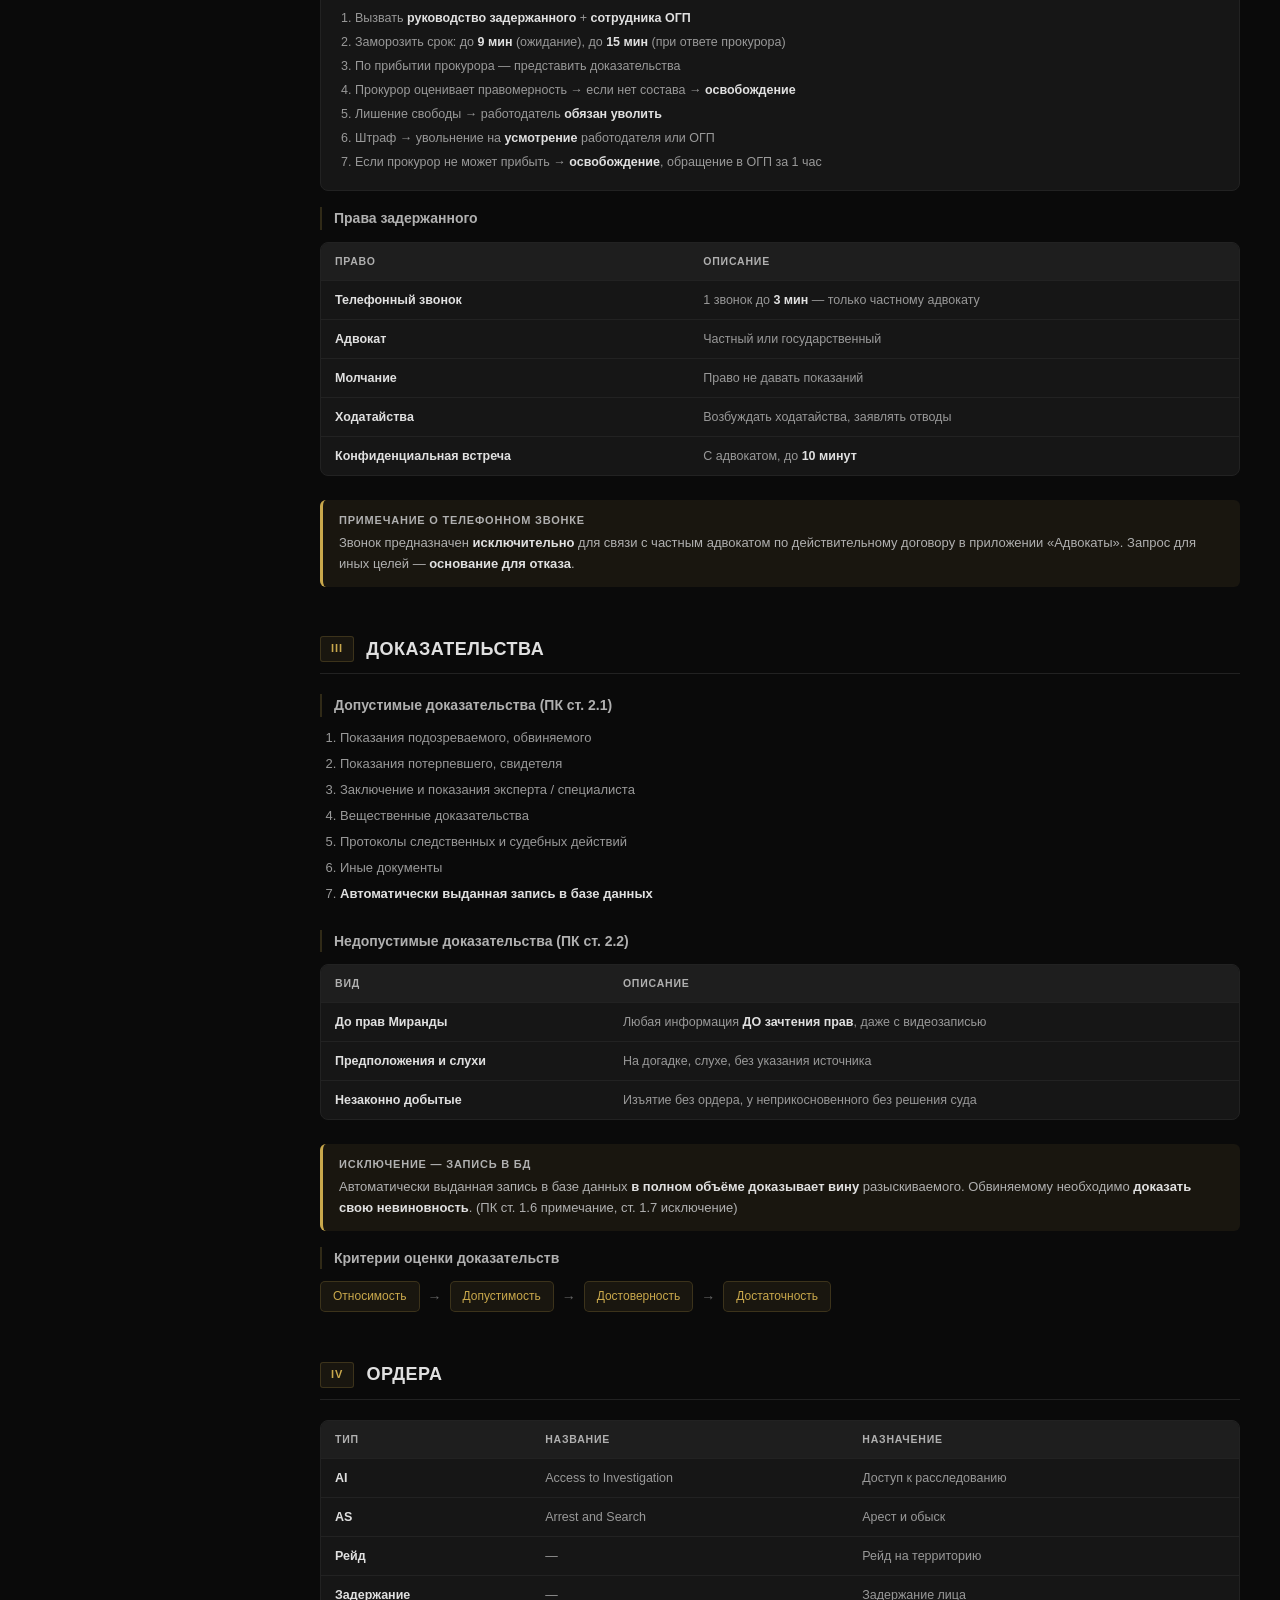
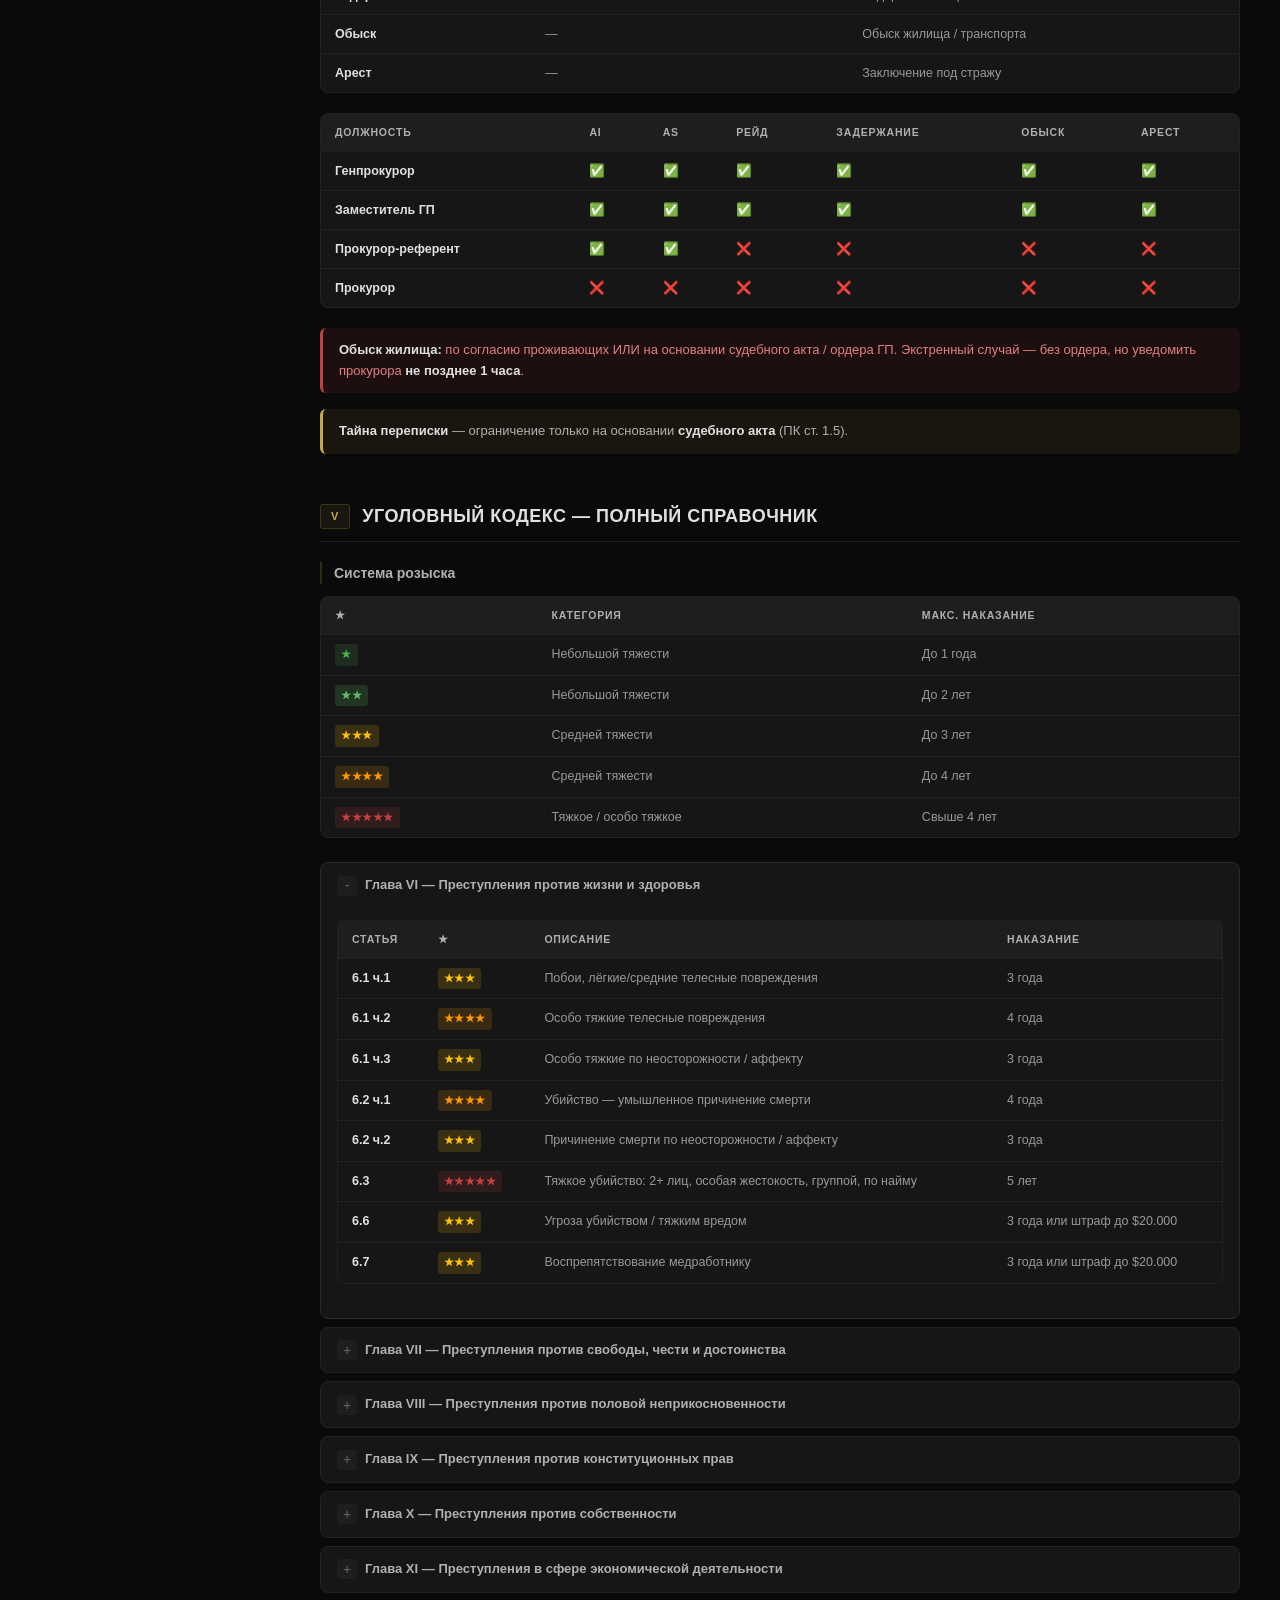
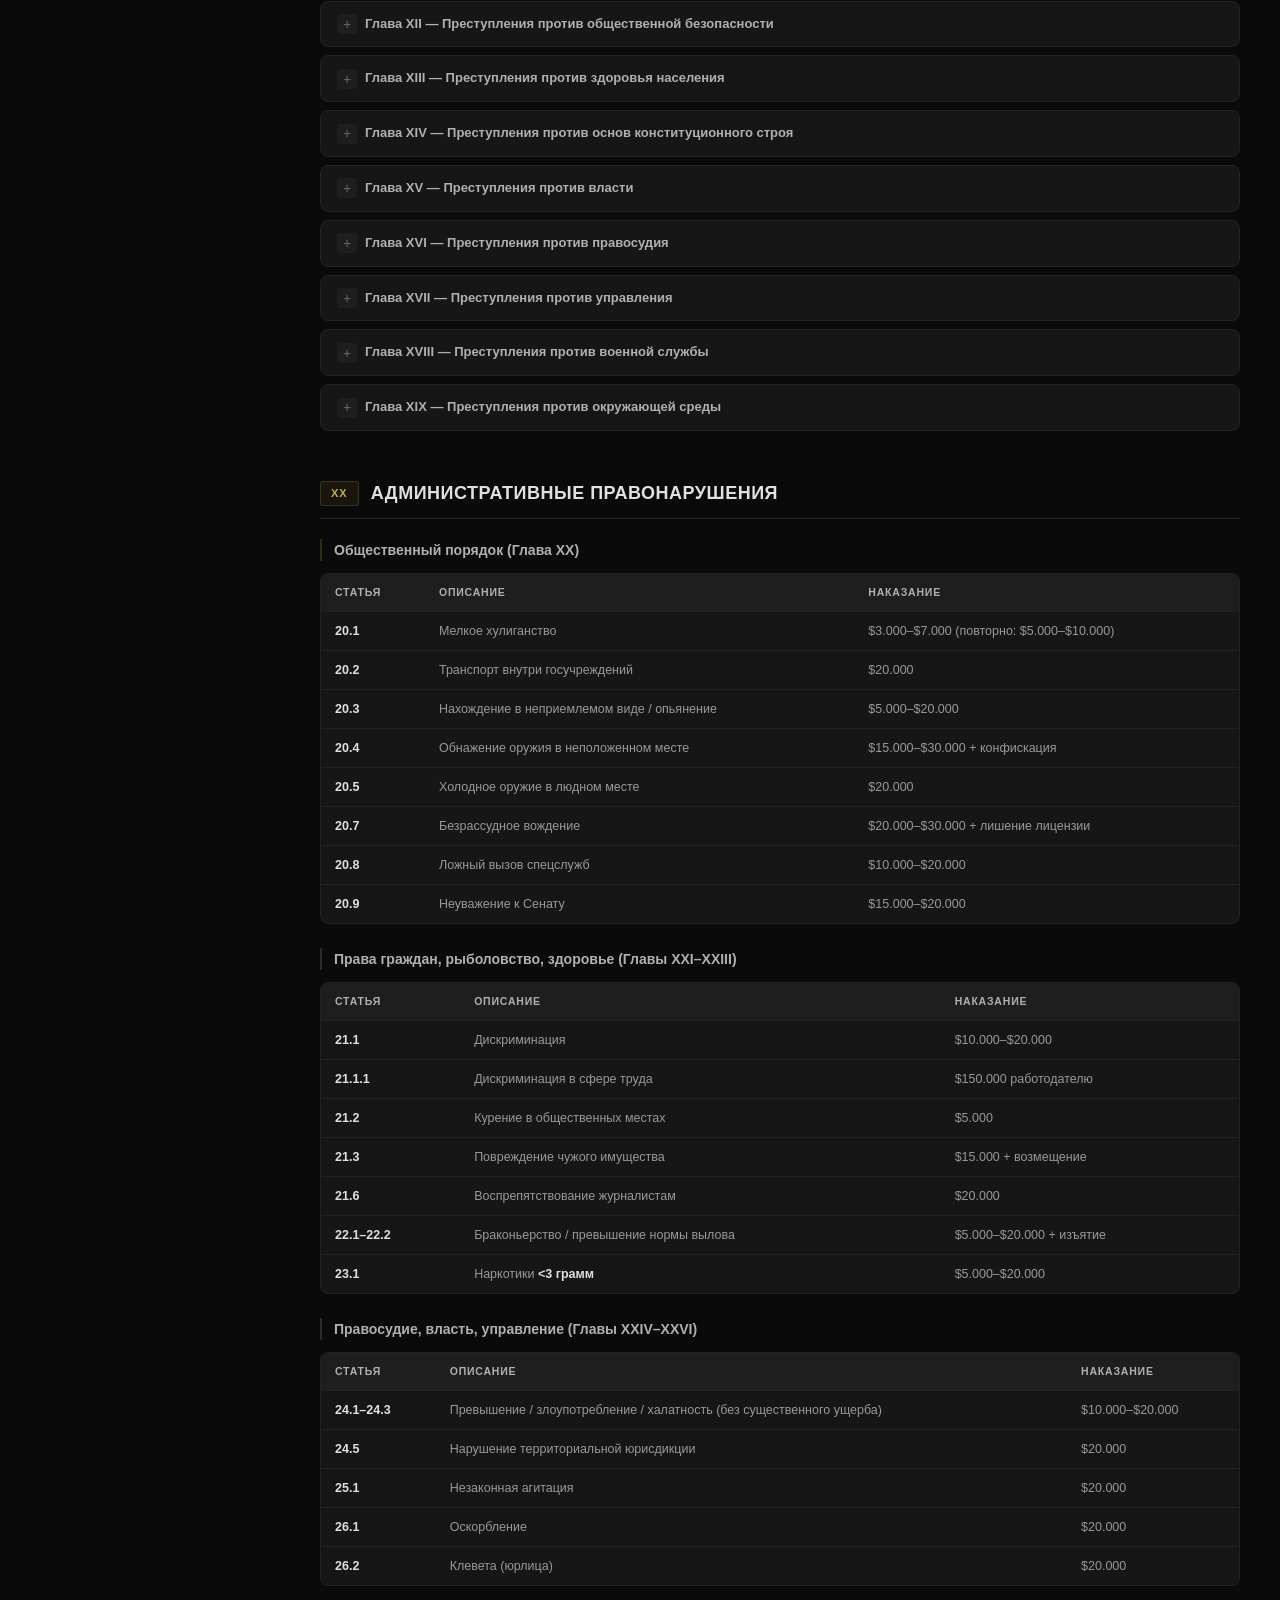
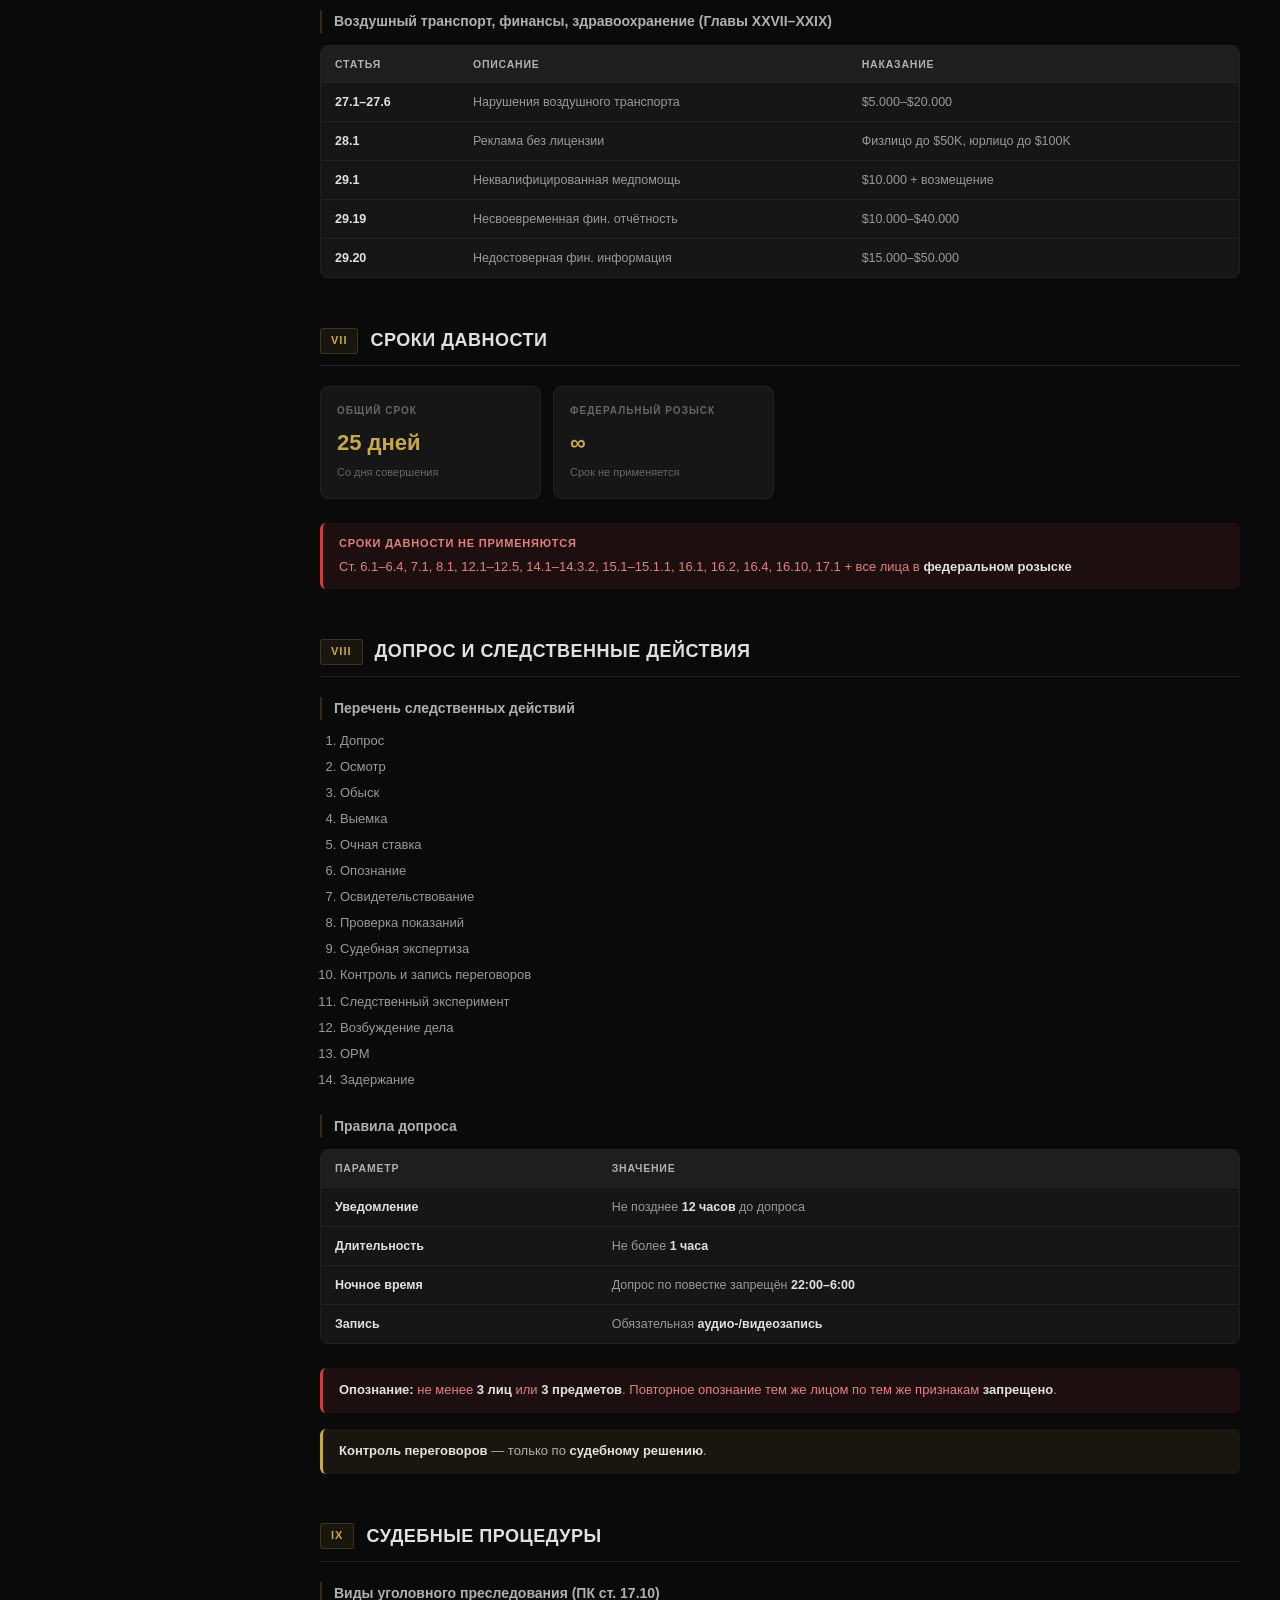
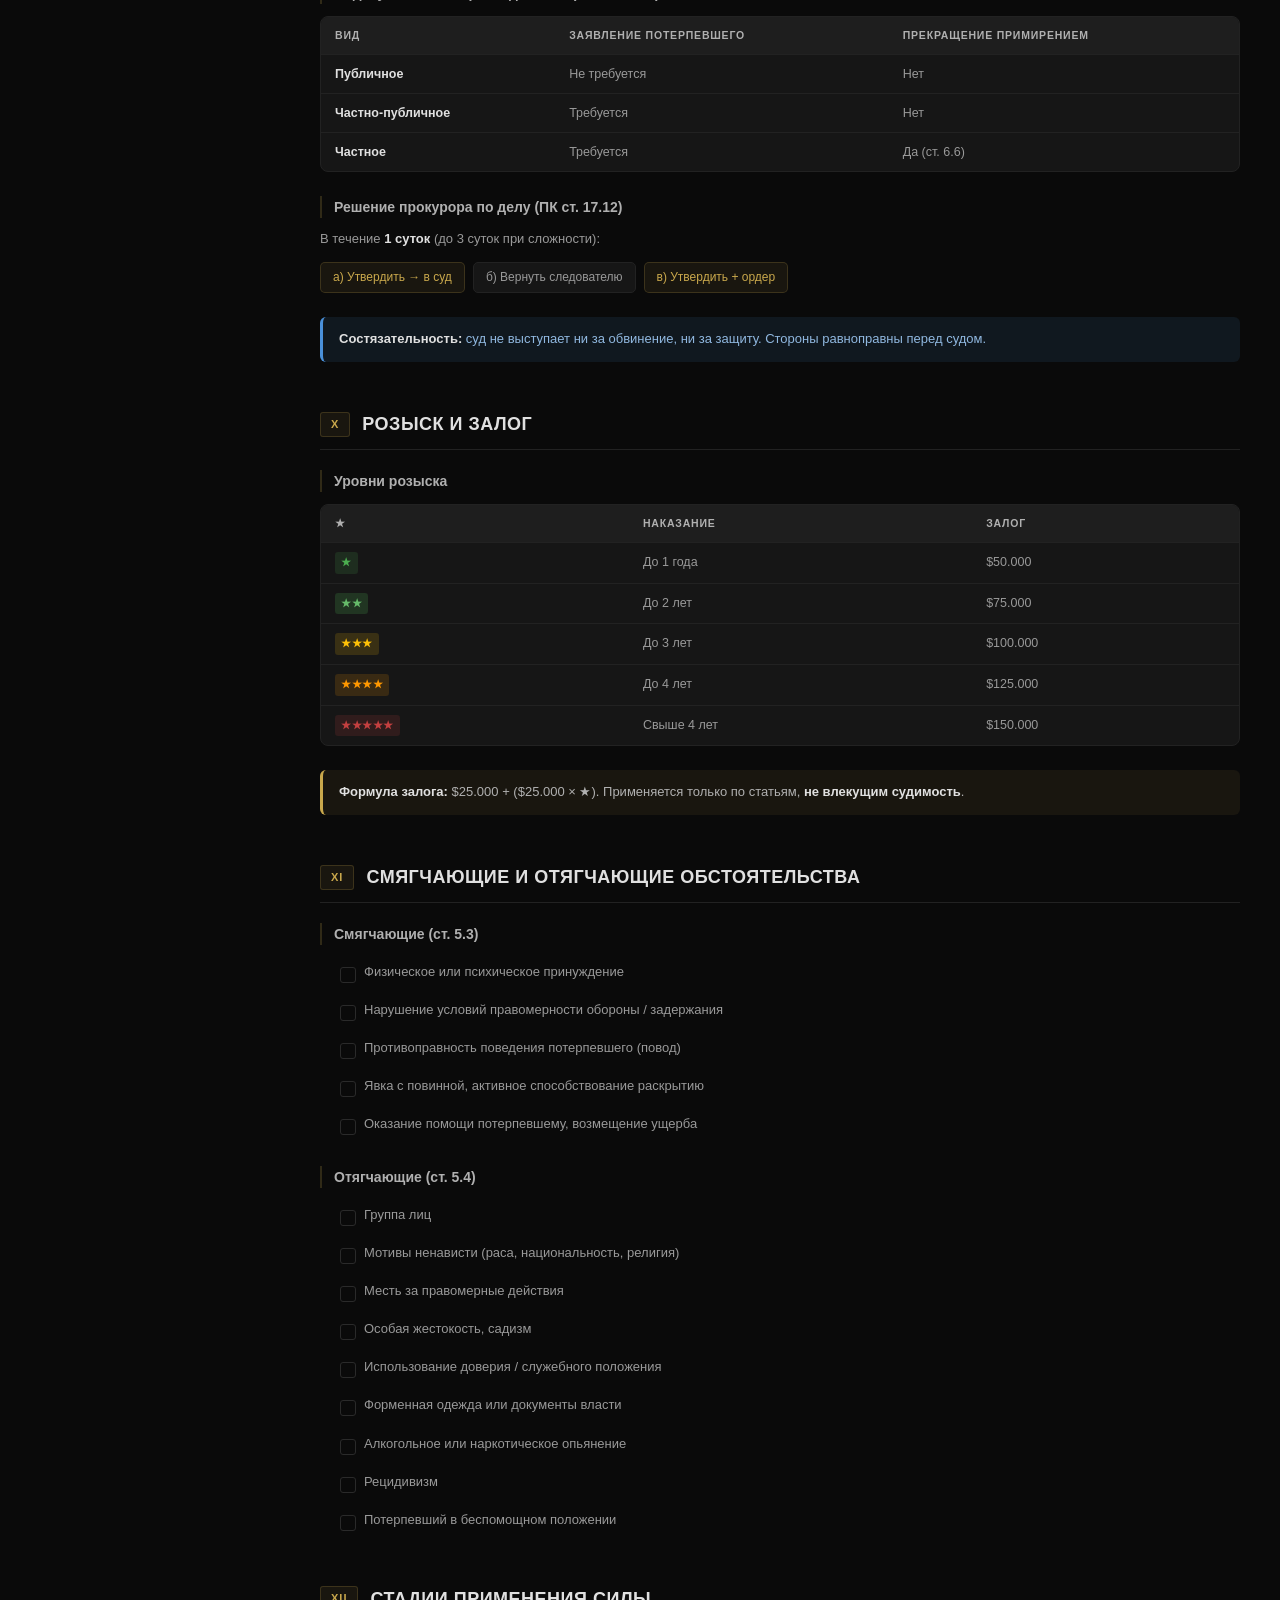
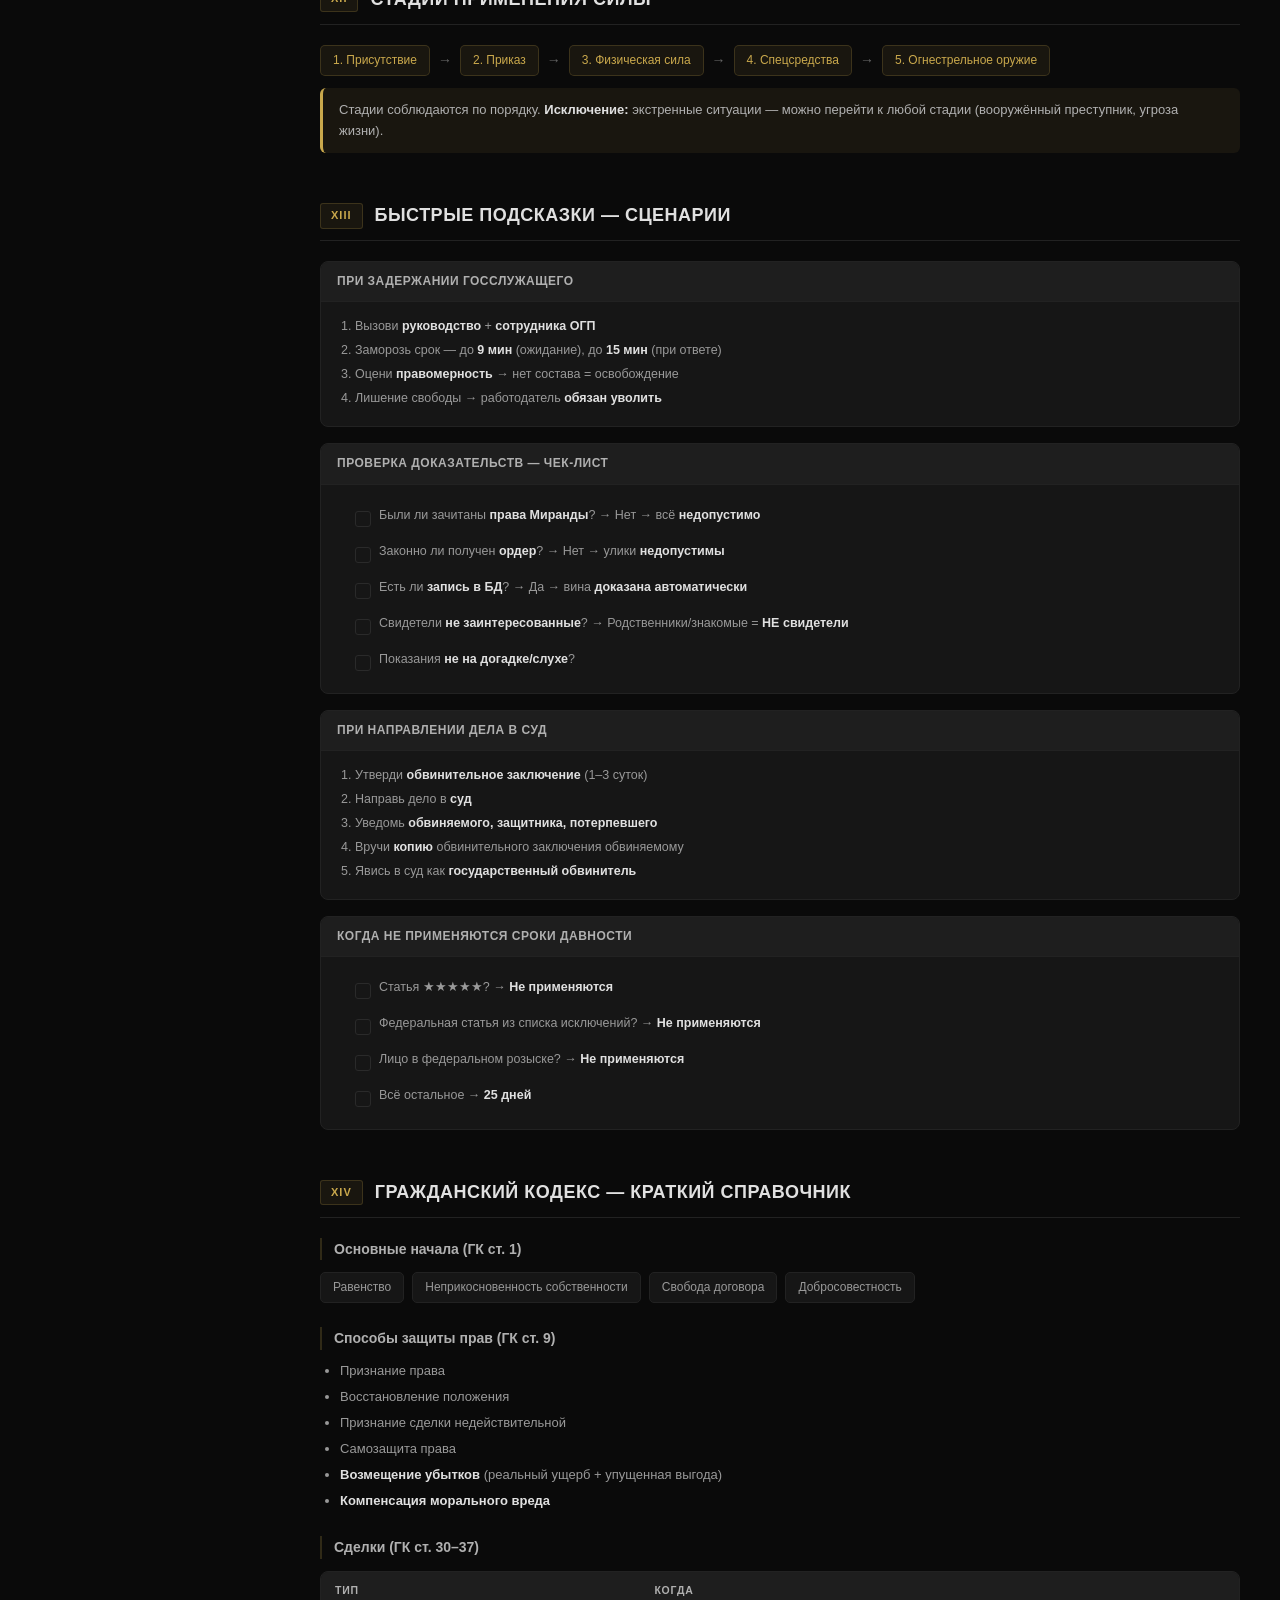
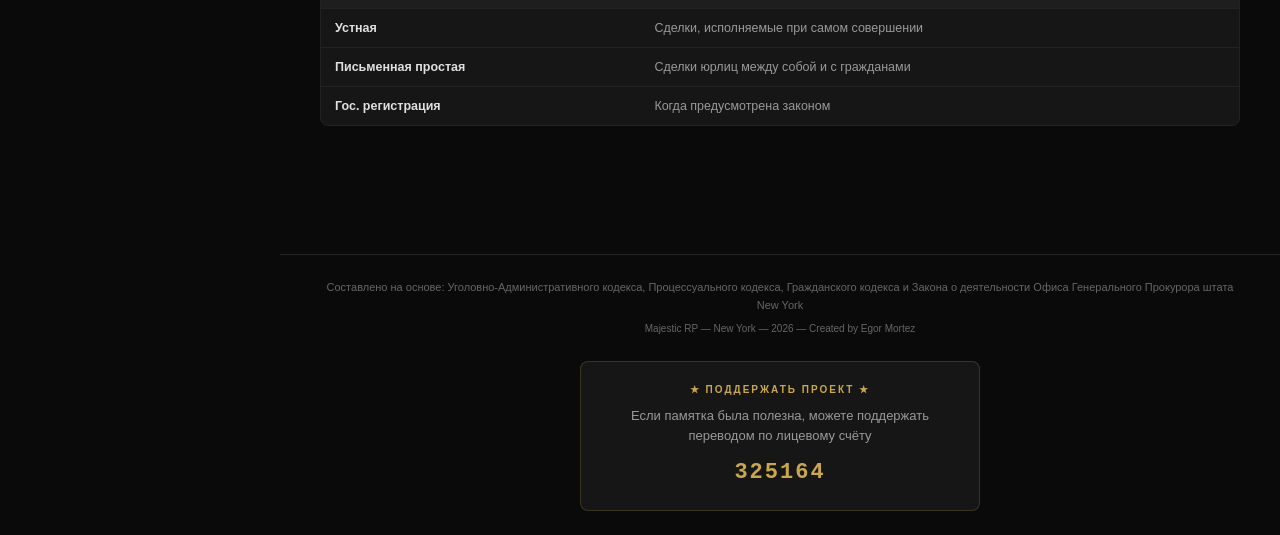
==== commit a1cb5033: "update: clarify donation is via лицевой счёт" ====
--- a/index.html
+++ b/index.html
@@ -774,6 +774,7 @@
             border-radius: 8px;
             margin-bottom: 8px;
             overflow: hidden;
+            scroll-margin-top: calc(var(--header-height) + 20px);
         }
 
         details[open] {
@@ -1787,7 +1788,7 @@
     </div>
 
     <!-- Chapter VI -->
-    <details open>
+    <details id="ch6" open>
         <summary>Глава VI — Преступления против жизни и здоровья</summary>
         <div class="detail-body">
             <div class="table-wrap">
@@ -1809,7 +1810,7 @@
     </details>
 
     <!-- Chapter VII -->
-    <details>
+    <details id="ch7">
         <summary>Глава VII — Преступления против свободы, чести и достоинства</summary>
         <div class="detail-body">
             <div class="table-wrap">
@@ -1828,7 +1829,7 @@
     </details>
 
     <!-- Chapter VIII -->
-    <details>
+    <details id="ch8">
         <summary>Глава VIII — Преступления против половой неприкосновенности</summary>
         <div class="detail-body">
             <div class="table-wrap">
@@ -1845,7 +1846,7 @@
     </details>
 
     <!-- Chapter IX -->
-    <details>
+    <details id="ch9">
         <summary>Глава IX — Преступления против конституционных прав</summary>
         <div class="detail-body">
             <div class="table-wrap">
@@ -1861,7 +1862,7 @@
     </details>
 
     <!-- Chapter X -->
-    <details>
+    <details id="ch10">
         <summary>Глава X — Преступления против собственности</summary>
         <div class="detail-body">
             <div class="table-wrap">
@@ -1885,7 +1886,7 @@
     </details>
 
     <!-- Chapter XI -->
-    <details>
+    <details id="ch11">
         <summary>Глава XI — Преступления в сфере экономической деятельности</summary>
         <div class="detail-body">
             <div class="table-wrap">
@@ -1906,7 +1907,7 @@
     </details>
 
     <!-- Chapter XII -->
-    <details>
+    <details id="ch12">
         <summary>Глава XII — Преступления против общественной безопасности</summary>
         <div class="detail-body">
             <div class="table-wrap">
@@ -1940,7 +1941,7 @@
     </details>
 
     <!-- Chapter XIII -->
-    <details>
+    <details id="ch13">
         <summary>Глава XIII — Преступления против здоровья населения</summary>
         <div class="detail-body">
             <div class="table-wrap">
@@ -1960,7 +1961,7 @@
     </details>
 
     <!-- Chapter XIV -->
-    <details>
+    <details id="ch14">
         <summary>Глава XIV — Преступления против основ конституционного строя</summary>
         <div class="detail-body">
             <div class="table-wrap">
@@ -1980,7 +1981,7 @@
     </details>
 
     <!-- Chapter XV -->
-    <details>
+    <details id="ch15">
         <summary>Глава XV — Преступления против власти</summary>
         <div class="detail-body">
             <div class="table-wrap">
@@ -2003,7 +2004,7 @@
     </details>
 
     <!-- Chapter XVI -->
-    <details>
+    <details id="ch16">
         <summary>Глава XVI — Преступления против правосудия</summary>
         <div class="detail-body">
             <div class="table-wrap">
@@ -2033,7 +2034,7 @@
     </details>
 
     <!-- Chapter XVII -->
-    <details>
+    <details id="ch17">
         <summary>Глава XVII — Преступления против управления</summary>
         <div class="detail-body">
             <div class="table-wrap">
@@ -2055,7 +2056,7 @@
     </details>
 
     <!-- Chapter XVIII -->
-    <details>
+    <details id="ch18">
         <summary>Глава XVIII — Преступления против военной службы</summary>
         <div class="detail-body">
             <div class="table-wrap">
@@ -2076,7 +2077,7 @@
     </details>
 
     <!-- Chapter XIX -->
-    <details>
+    <details id="ch19">
         <summary>Глава XIX — Преступления против окружающей среды</summary>
         <div class="detail-body">
             <div class="table-wrap">
@@ -2993,7 +2994,7 @@
     <div style="margin-top:6px;color:var(--text-muted);font-size:10px;">Majestic RP &#8212; New York &#8212; 2026 &#8212; Created by Egor Mortez</div>
     <div class="donate-box" style="max-width:400px;margin:24px auto 0;">
         <div class="donate-label">&#9733; Поддержать проект &#9733;</div>
-        <div class="donate-text">Если памятка была полезна, можете поддержать переводом</div>
+        <div class="donate-text">Если памятка была полезна, можете поддержать переводом по лицевому счёту</div>
         <div class="donate-number">325164</div>
     </div>
 </footer>
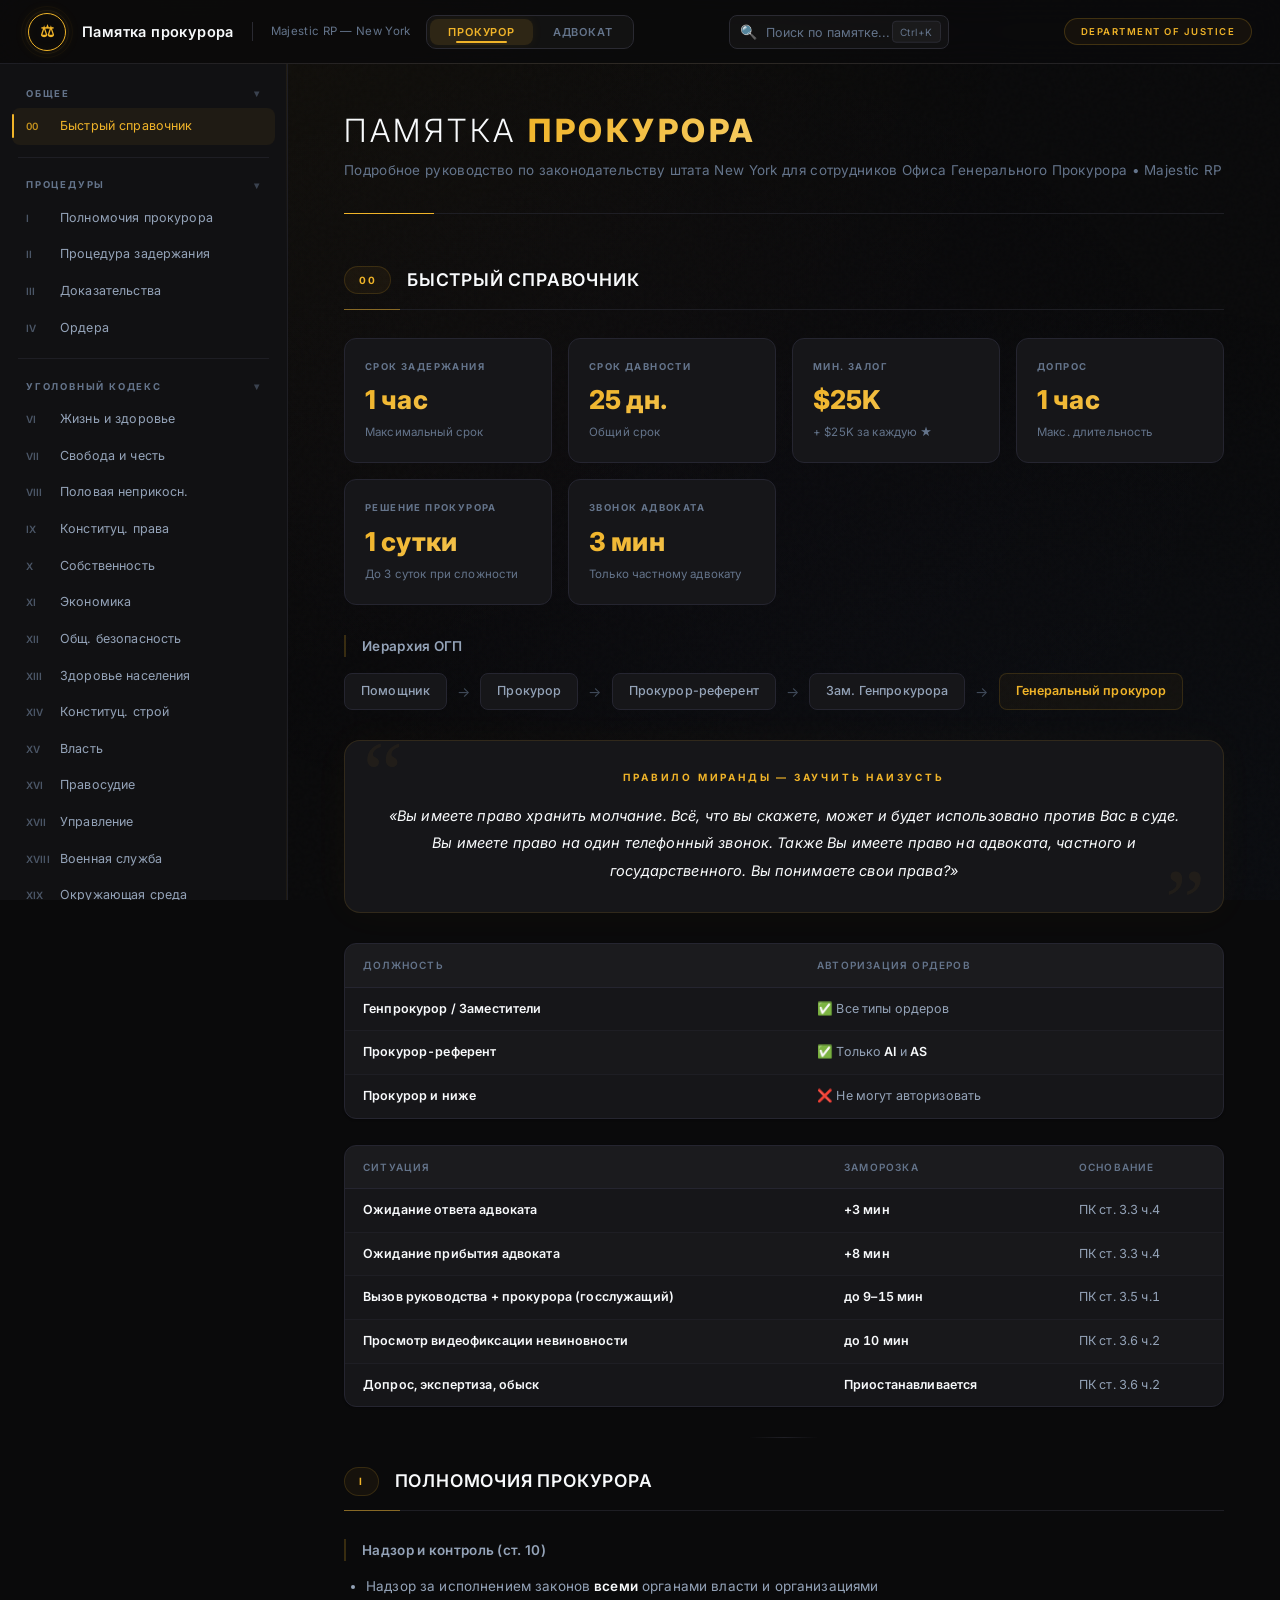
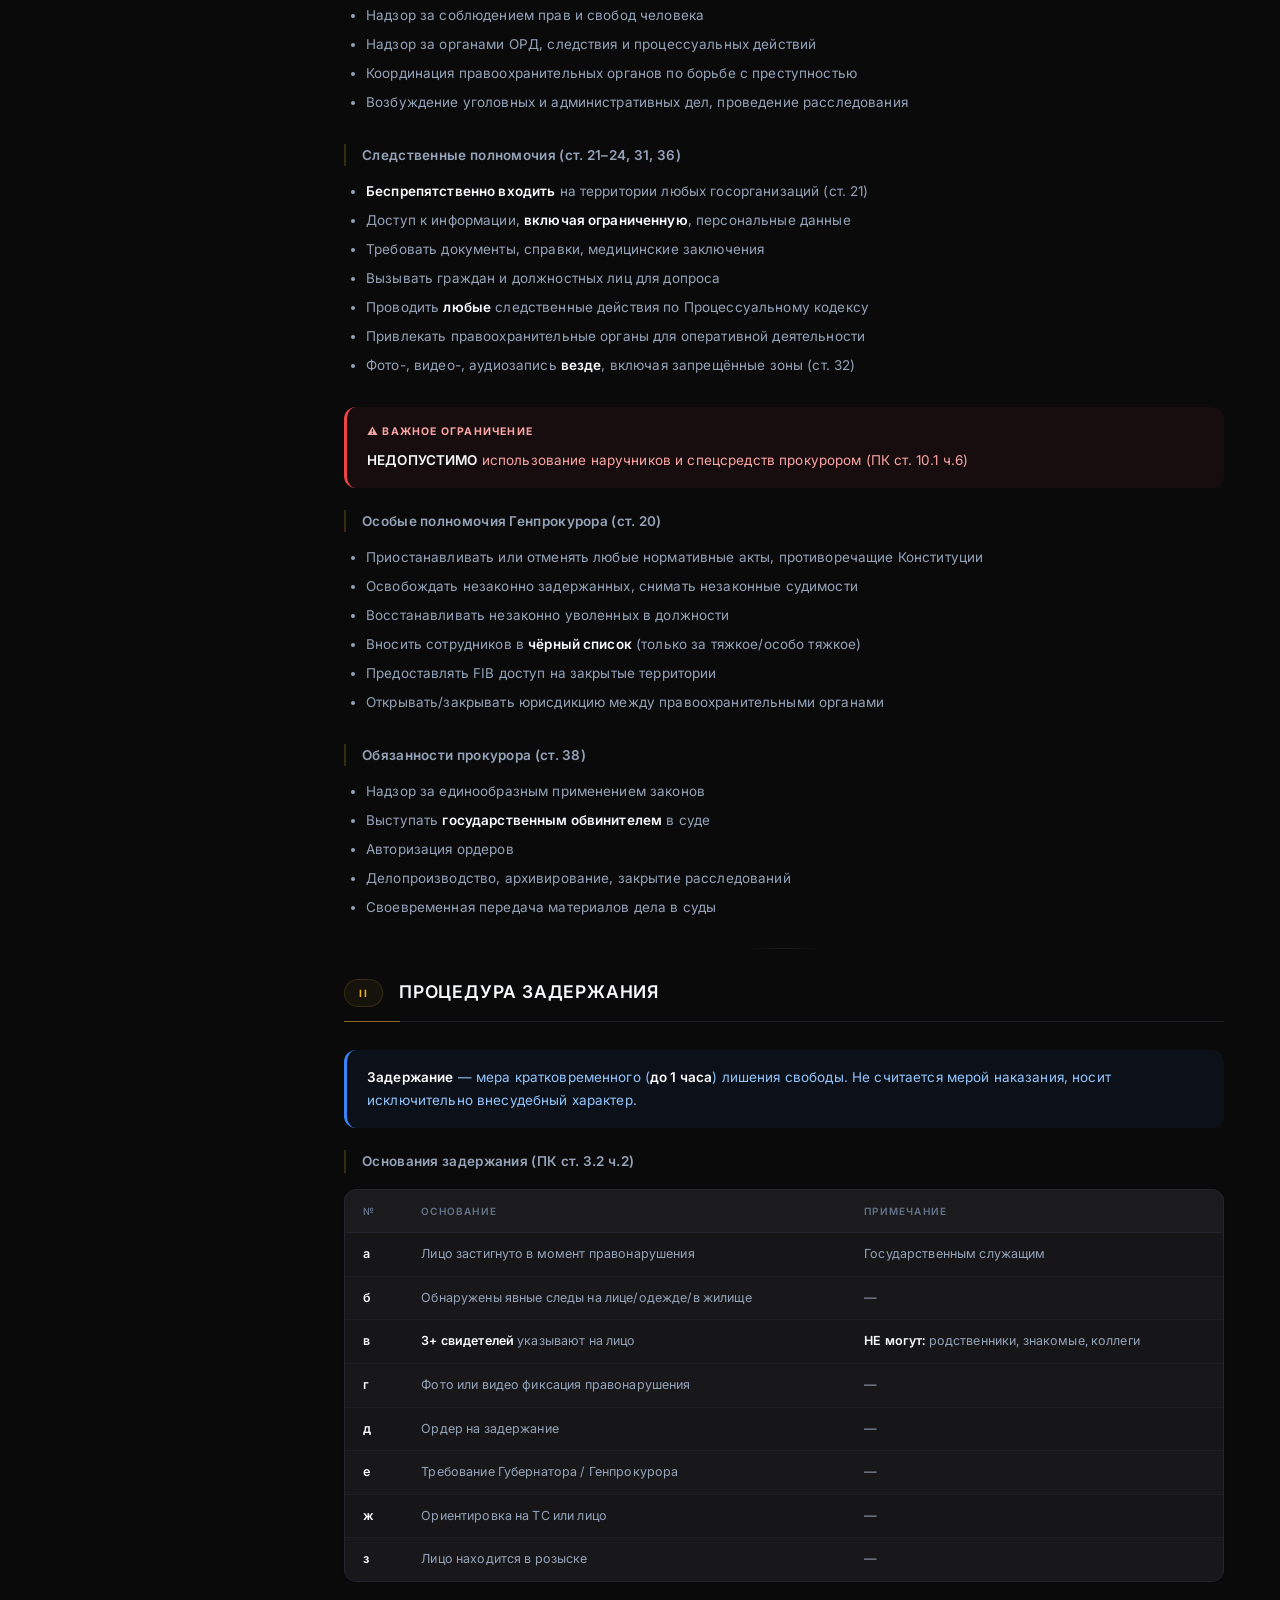
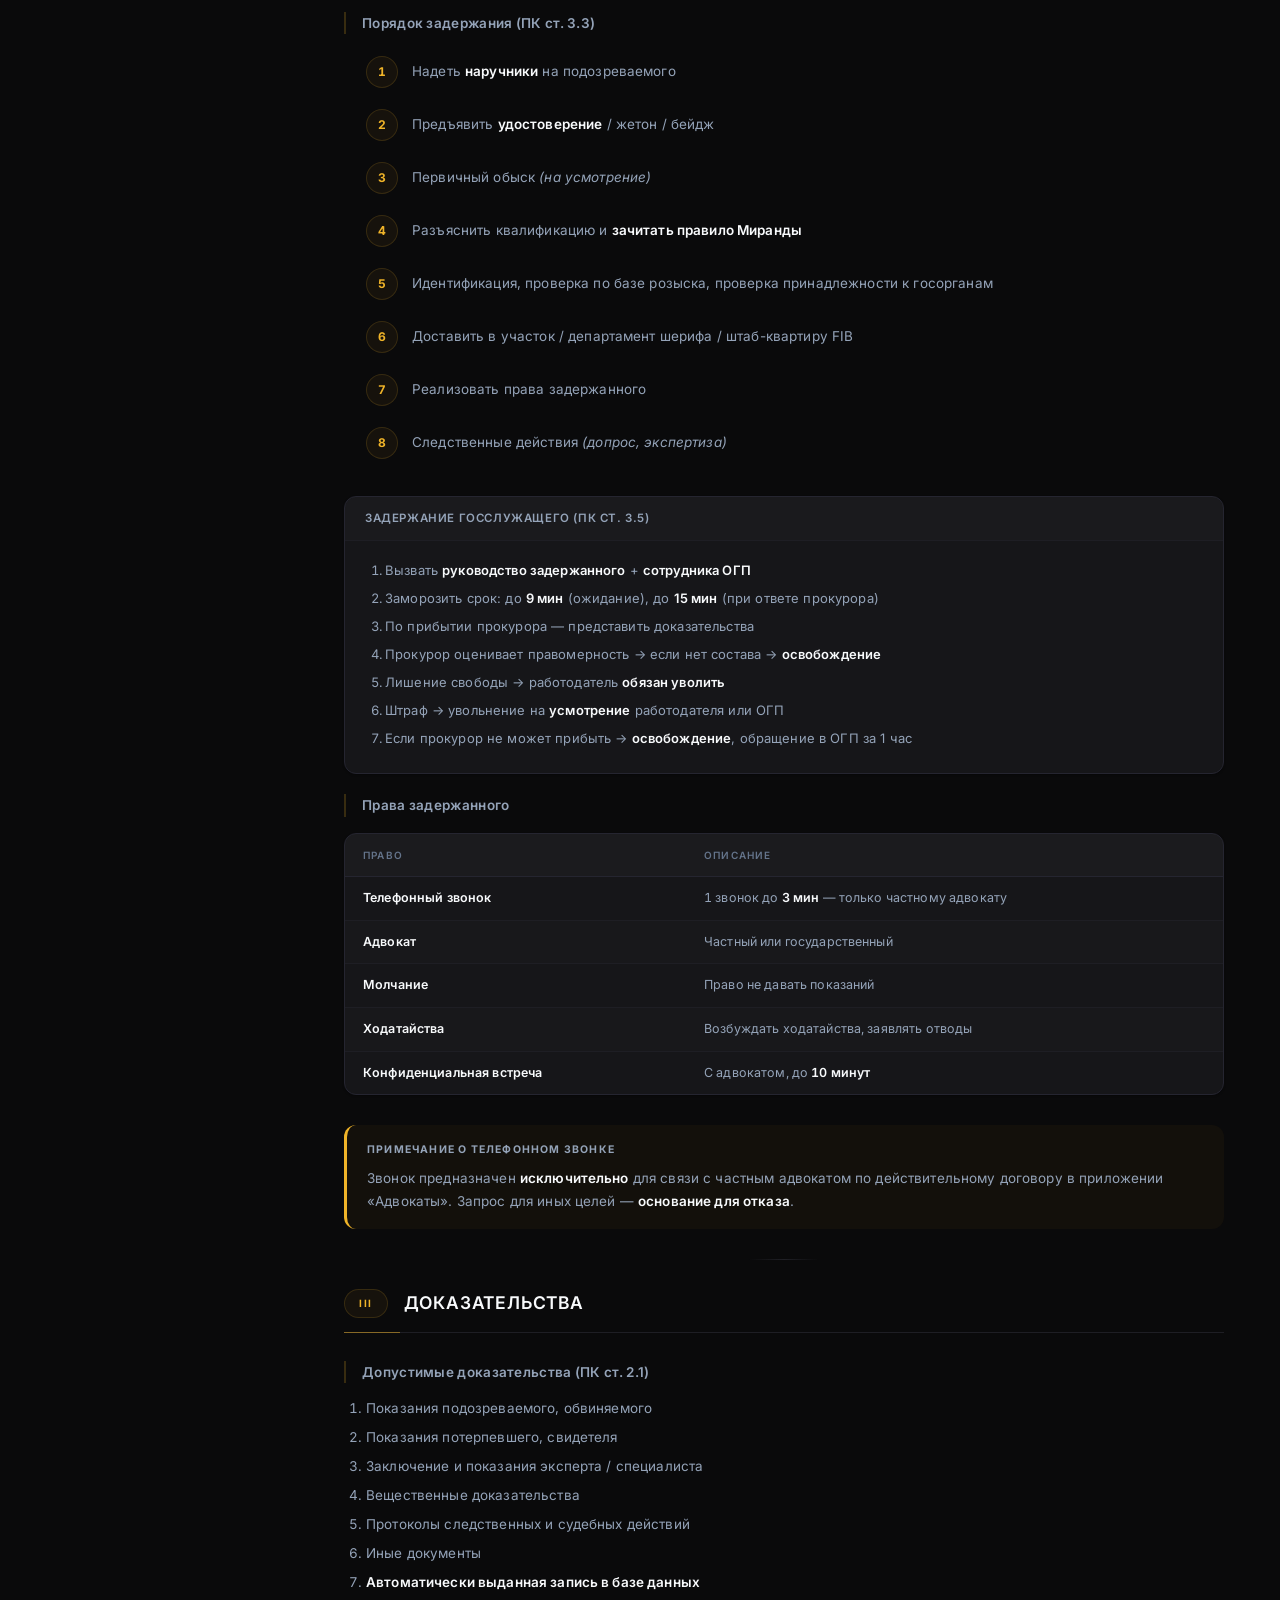
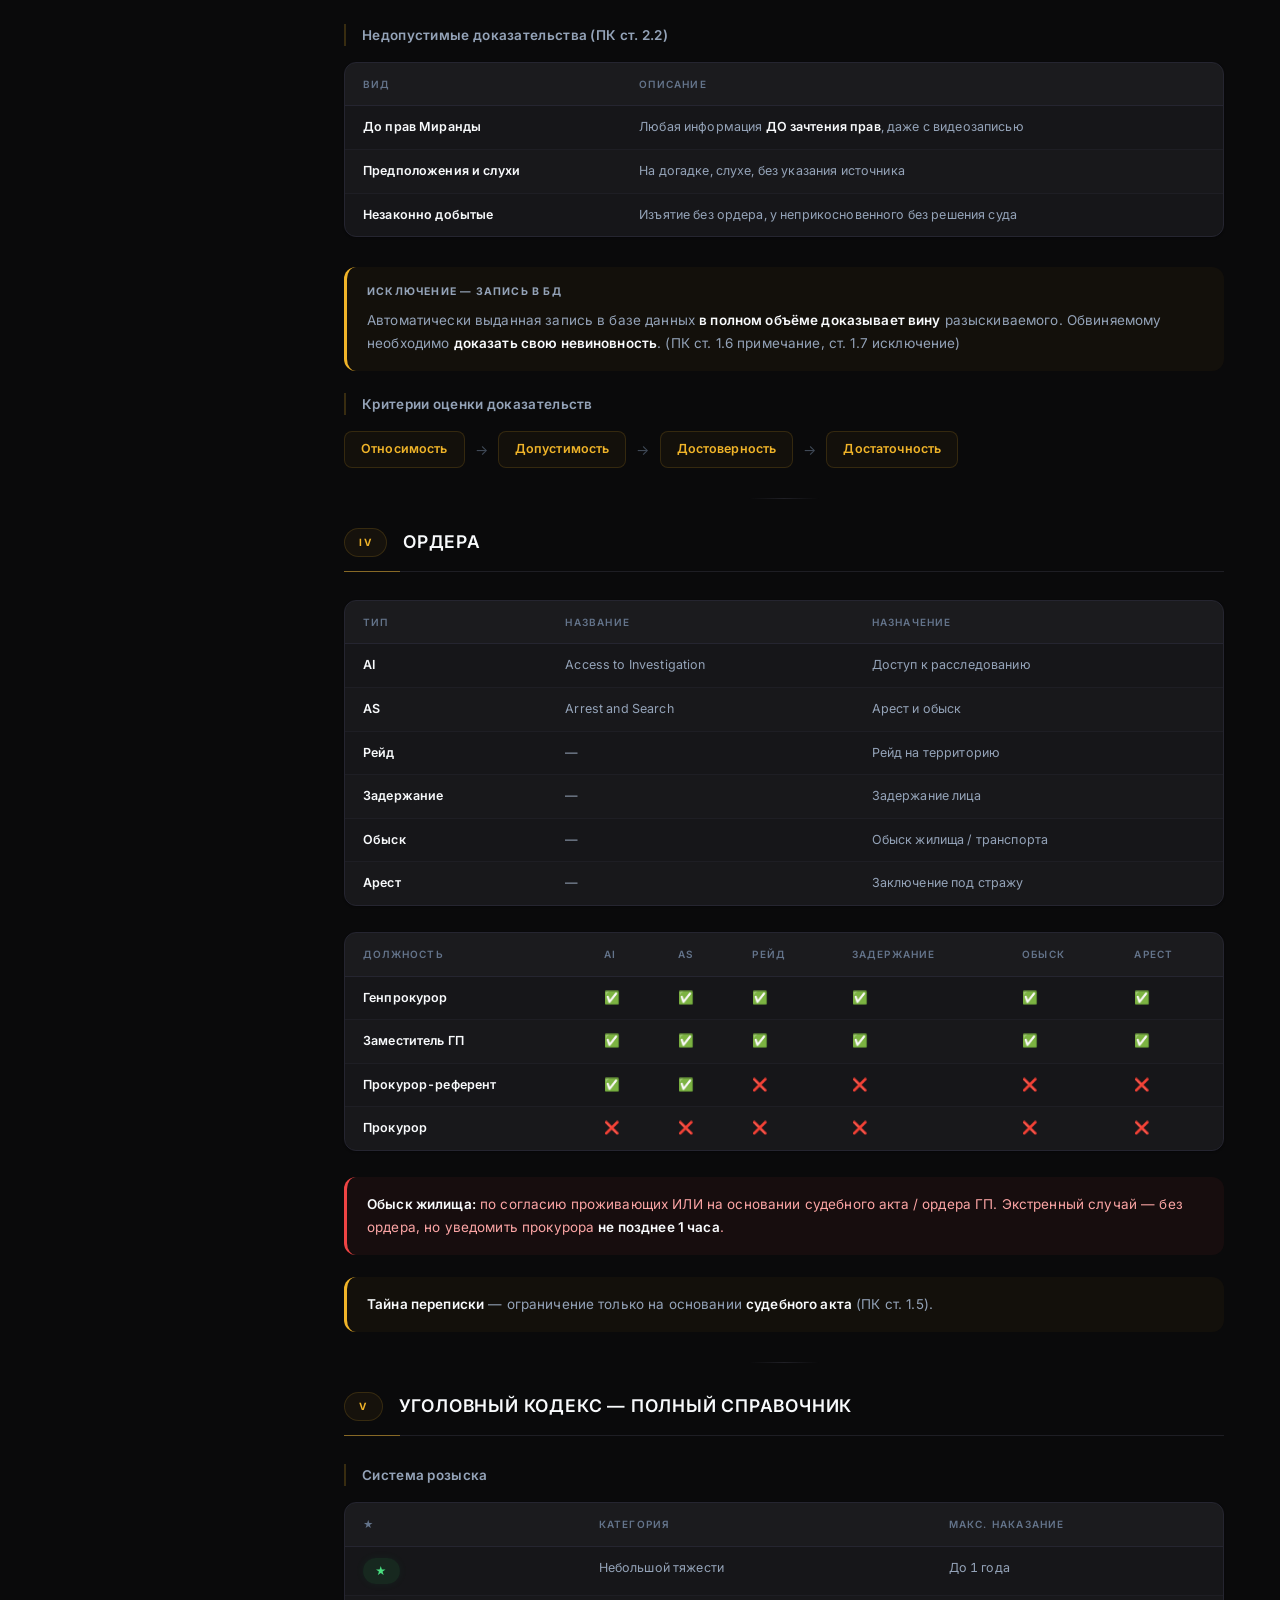
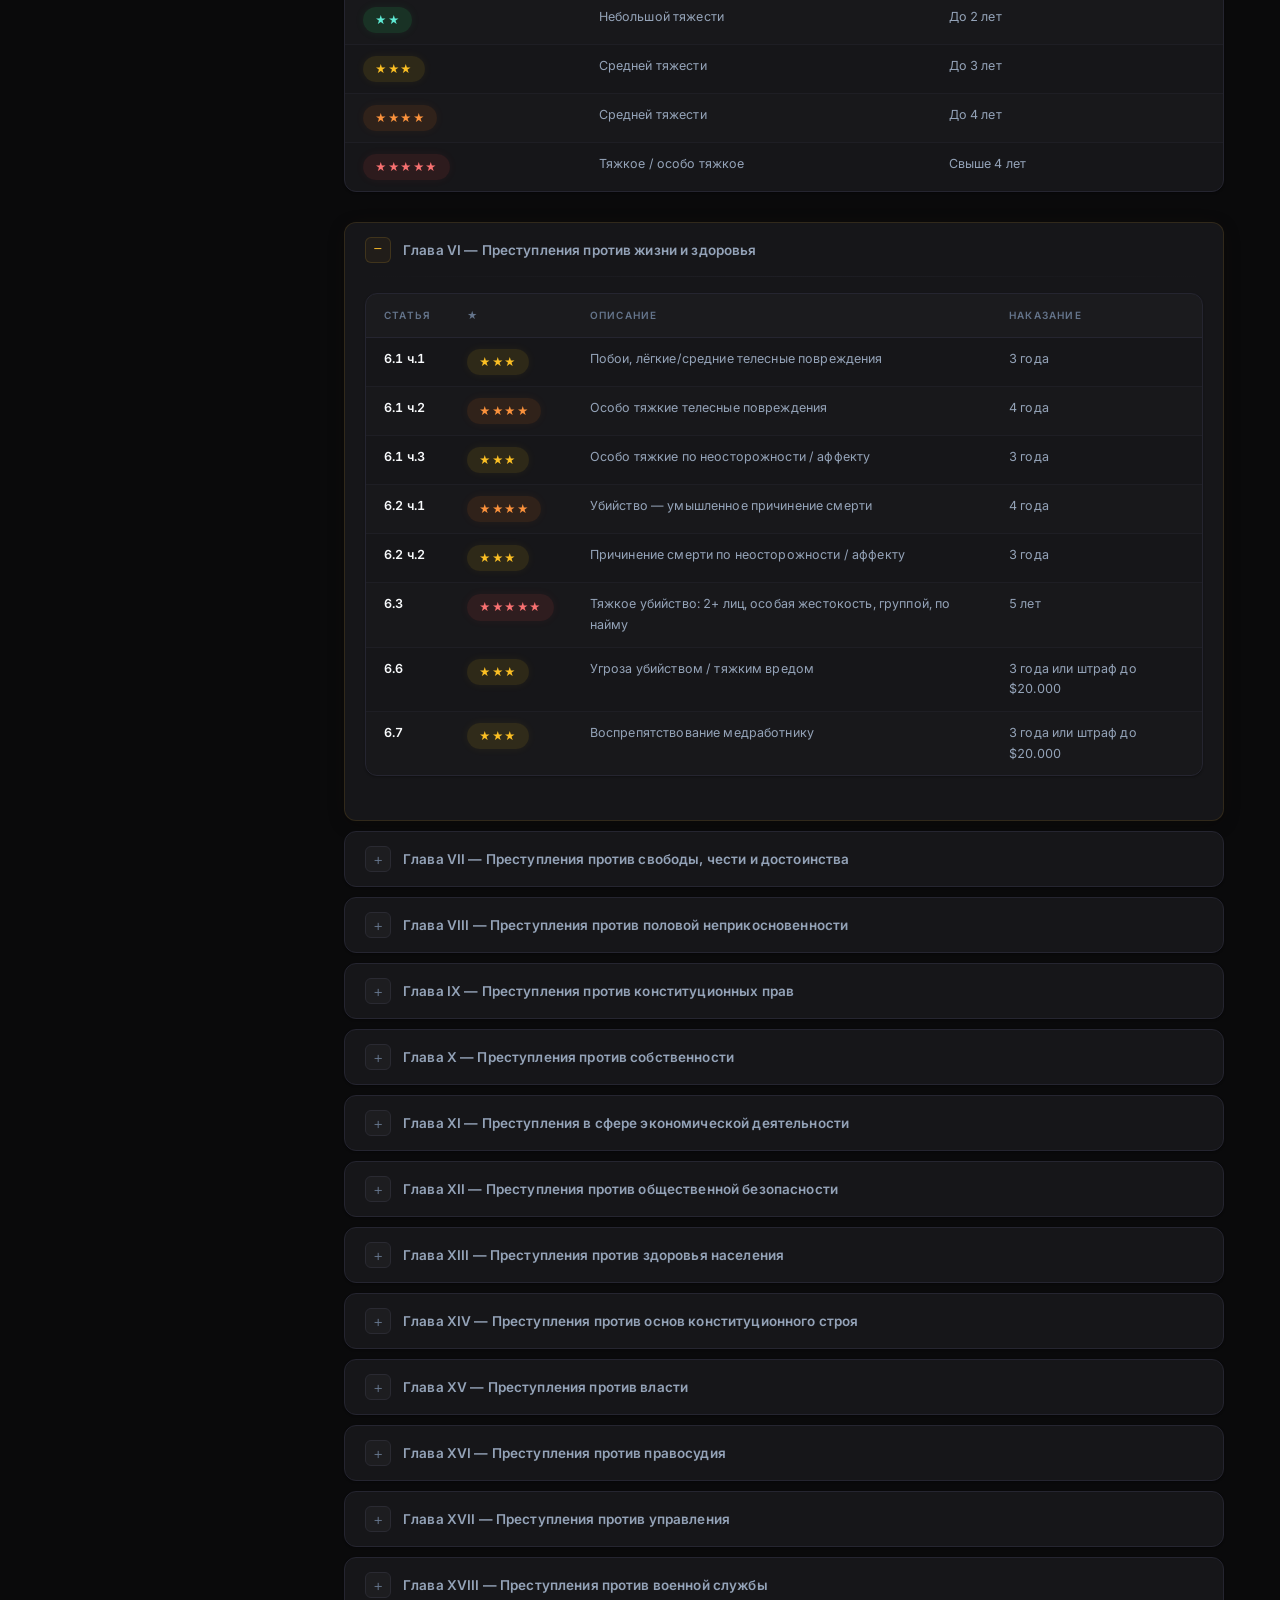
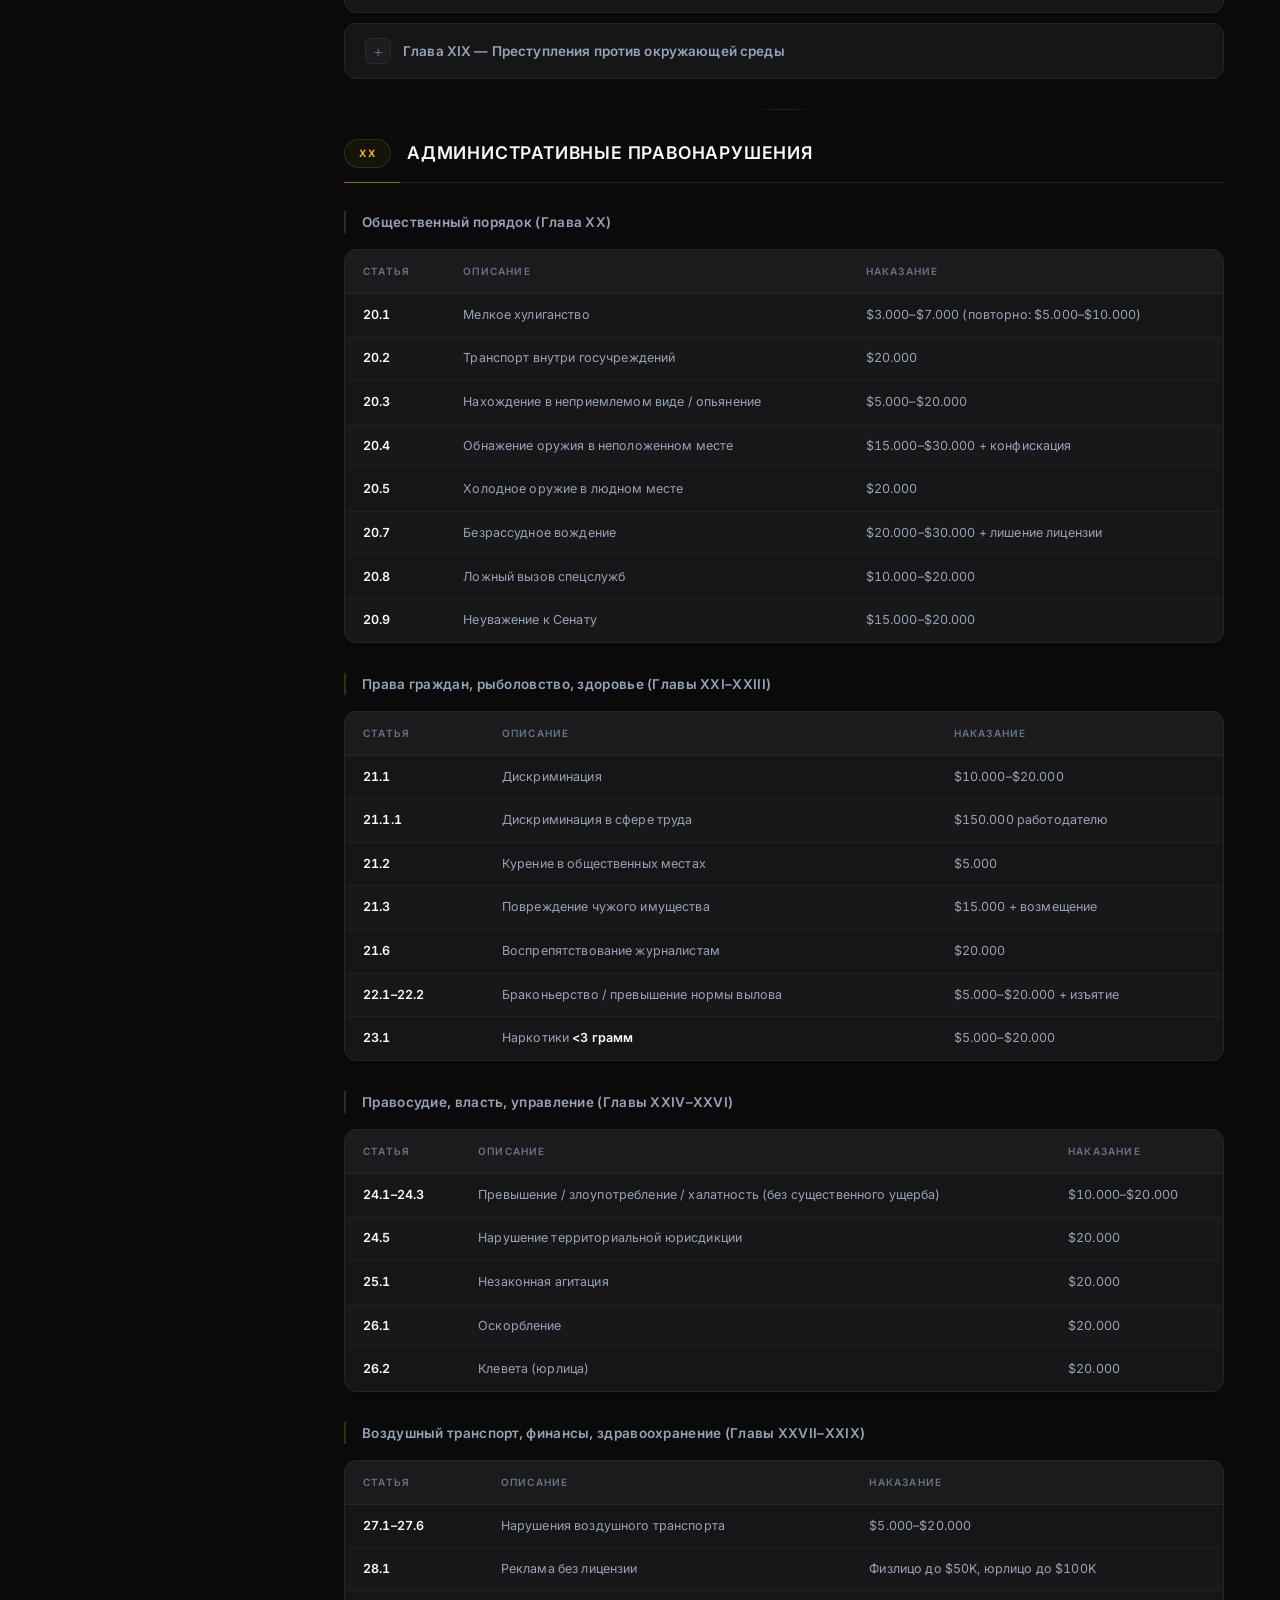
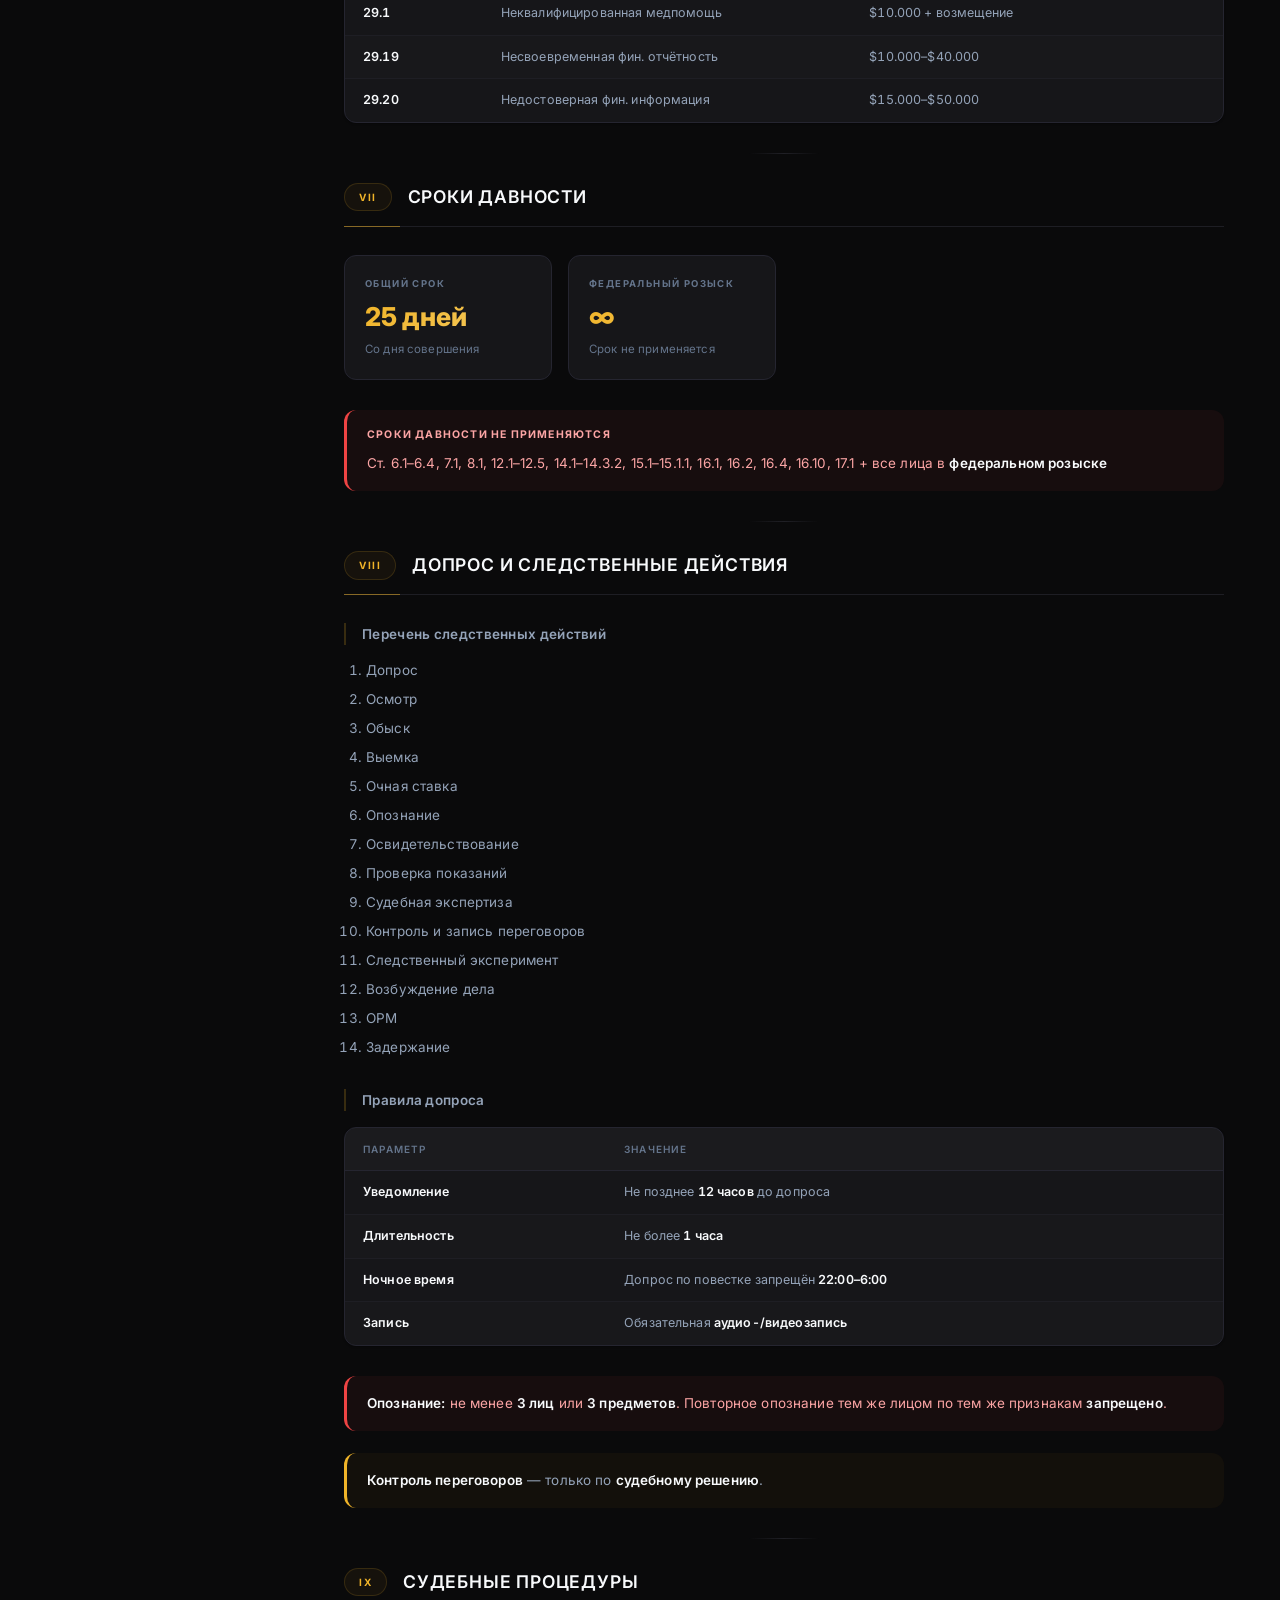
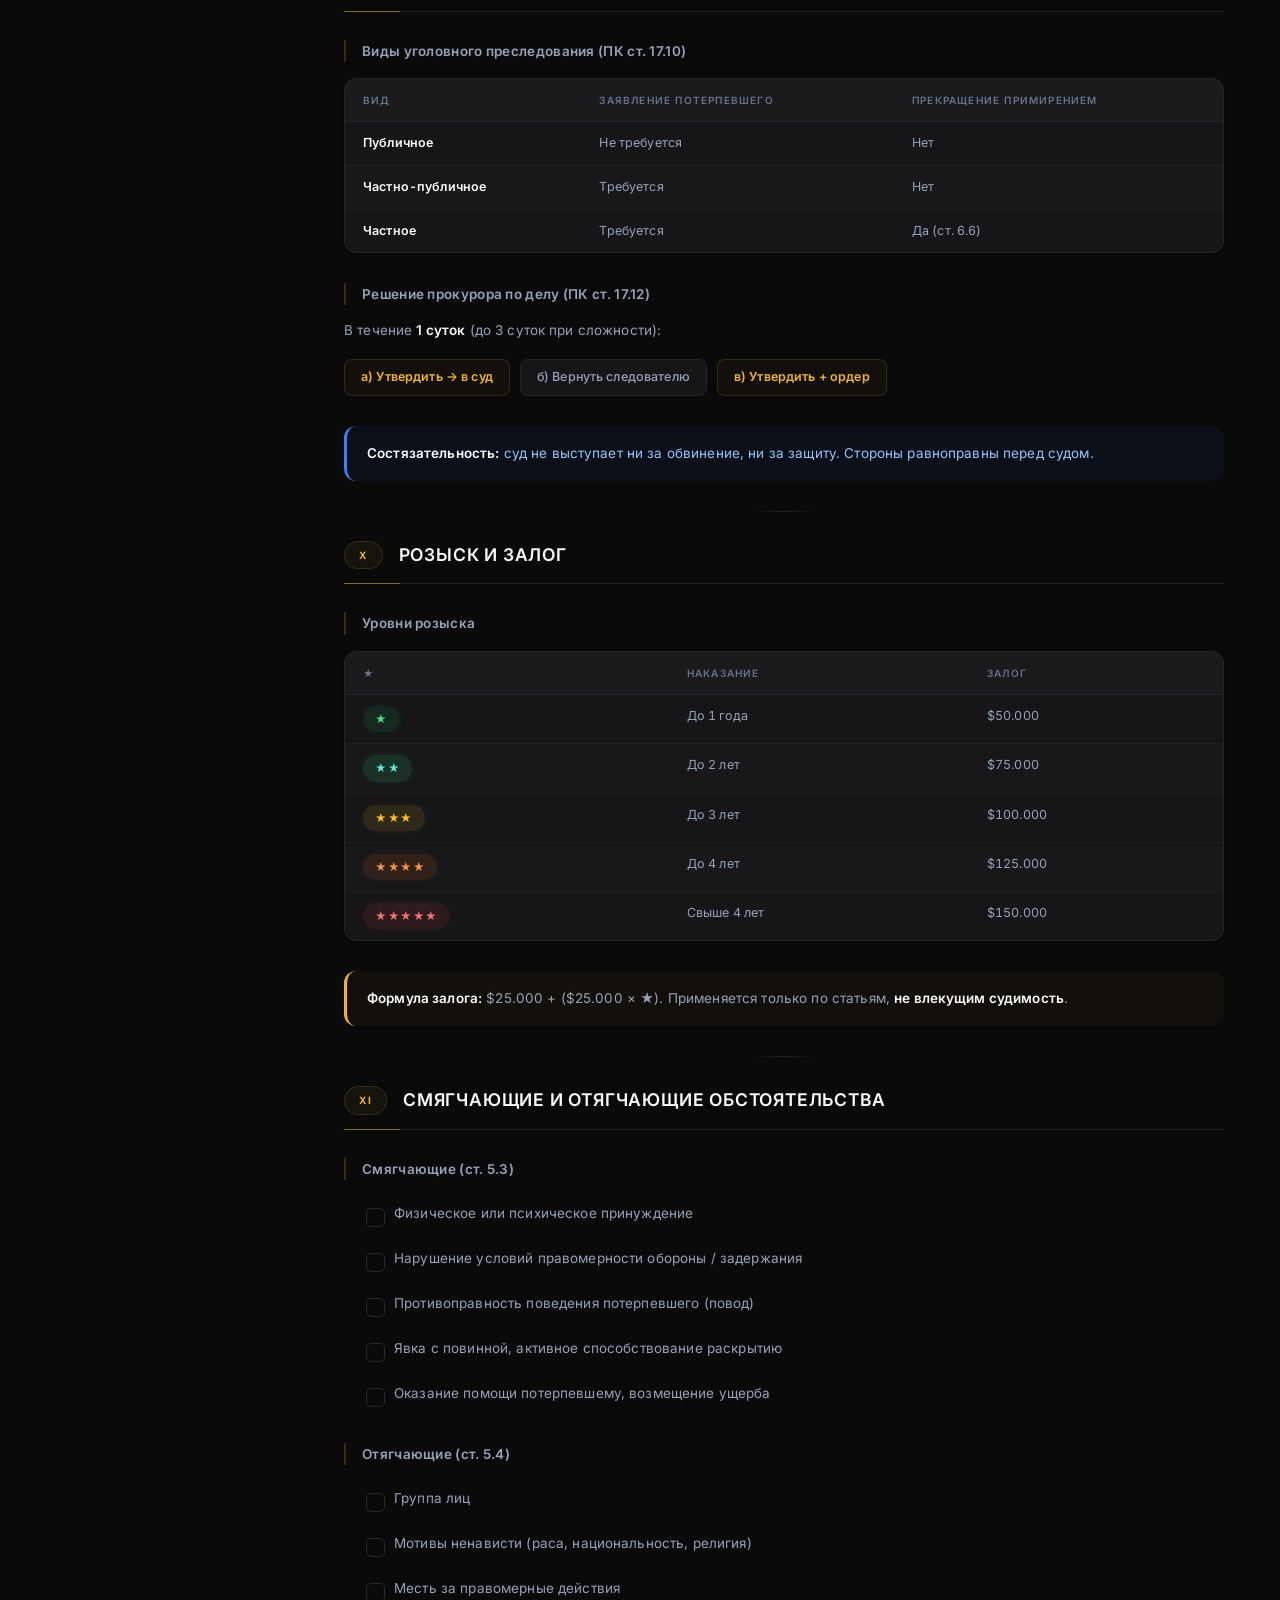
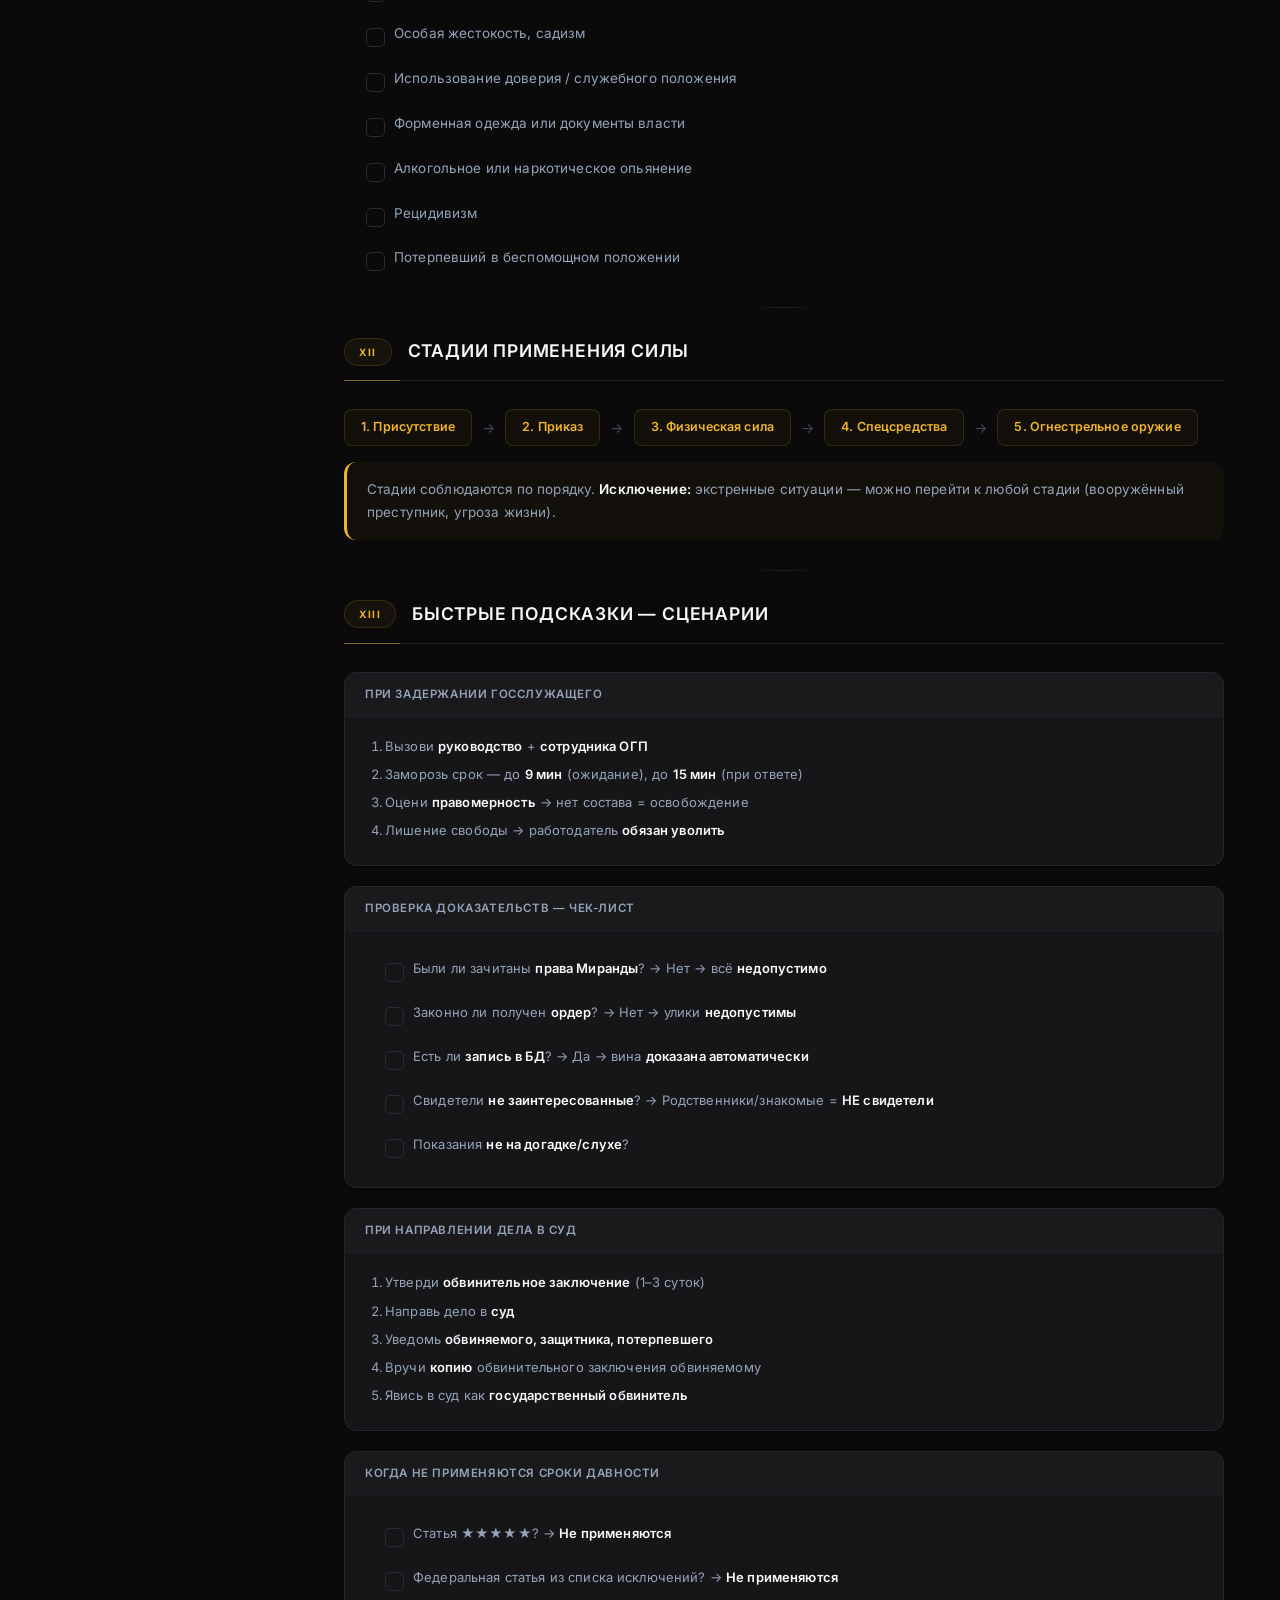
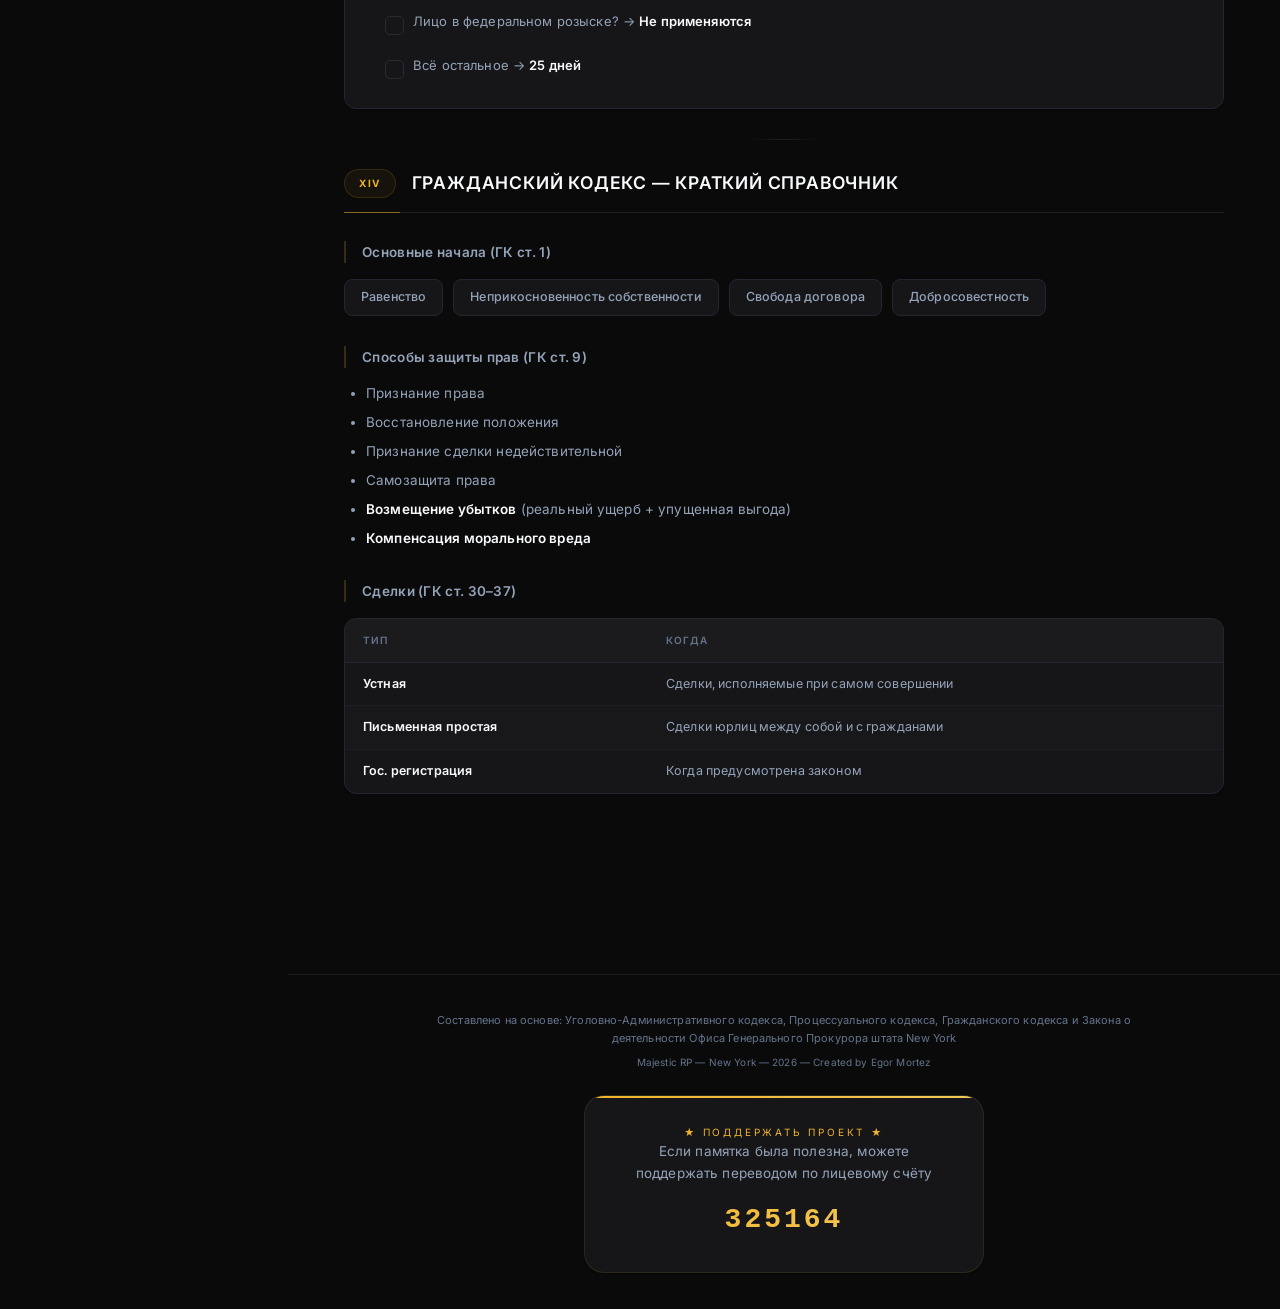
==== commit 8b9ea377: "Update index.html to GOV v2 handbook" ====
--- a/index.html
+++ b/index.html
@@ -4,33 +4,57 @@
     <meta charset="UTF-8">
     <meta name="viewport" content="width=device-width, initial-scale=1.0">
     <title>Памятка — Majestic RP New York</title>
+    <link rel="preconnect" href="https://fonts.googleapis.com">
+    <link rel="preconnect" href="https://fonts.gstatic.com" crossorigin>
+    <link href="https://fonts.googleapis.com/css2?family=Inter:wght@300;400;500;600;700;800&display=swap" rel="stylesheet">
     <style>
         :root {
-            --bg-primary: #0a0a0a;
-            --bg-secondary: #111111;
-            --bg-card: #161616;
-            --bg-hover: #1e1e1e;
-            --bg-input: #1a1a1a;
-            --accent-primary: #8a8a8a;
-            --accent-secondary: #666666;
-            --accent-light: #b0b0b0;
-            --accent-gold: #c9a84c;
-            --accent-gold-dim: #a68a3e;
-            --accent-gold-bg: rgba(201, 168, 76, 0.08);
-            --accent-gold-border: rgba(201, 168, 76, 0.2);
-            --accent-red: #c44040;
-            --accent-red-bg: rgba(196, 64, 64, 0.1);
-            --accent-green: #4caf50;
-            --accent-green-bg: rgba(76, 175, 80, 0.1);
-            --accent-blue: #4a90d9;
-            --accent-blue-bg: rgba(74, 144, 217, 0.1);
-            --text-primary: #e0e0e0;
-            --text-secondary: #999999;
-            --text-muted: #666666;
-            --border-color: #222222;
-            --border-light: #2a2a2a;
-            --sidebar-width: 280px;
-            --header-height: 56px;
+            --bg-primary: #0a0a0b;
+            --bg-secondary: #111113;
+            --bg-card: #161619;
+            --bg-card-hover: #1c1c20;
+            --bg-hover: #1e1e23;
+            --bg-input: #131316;
+            --accent-gold: #f0b429;
+            --accent-gold-light: #f5c95d;
+            --accent-gold-dim: #c4921e;
+            --accent-gold-glow: rgba(240, 180, 41, 0.12);
+            --accent-gold-glow2: rgba(240, 180, 41, 0.05);
+            --accent-gold-border: rgba(240, 180, 41, 0.2);
+            --accent-gold-gradient: linear-gradient(135deg, #f0b429 0%, #f5c95d 50%, #f0b429 100%);
+            --accent-red: #ef4444;
+            --accent-red-soft: rgba(239, 68, 68, 0.08);
+            --accent-red-border: rgba(239, 68, 68, 0.25);
+            --accent-green: #22c55e;
+            --accent-green-soft: rgba(34, 197, 94, 0.08);
+            --accent-green-border: rgba(34, 197, 94, 0.25);
+            --accent-blue: #3b82f6;
+            --accent-blue-soft: rgba(59, 130, 246, 0.08);
+            --accent-blue-border: rgba(59, 130, 246, 0.25);
+            --accent-purple: #8b5cf6;
+            --accent-purple-soft: rgba(139, 92, 246, 0.08);
+            --accent-purple-border: rgba(139, 92, 246, 0.25);
+            --text-primary: #f8fafc;
+            --text-secondary: #94a3b8;
+            --text-muted: #64748b;
+            --border-color: #1e1e24;
+            --border-light: #2a2a32;
+            --border-card: #252530;
+            --sidebar-width: 288px;
+            --header-height: 64px;
+            --radius-sm: 8px;
+            --radius-md: 12px;
+            --radius-lg: 16px;
+            --radius-xl: 20px;
+            --shadow-sm: 0 1px 2px rgba(0,0,0,0.3);
+            --shadow-md: 0 4px 16px rgba(0,0,0,0.25);
+            --shadow-lg: 0 8px 40px rgba(0,0,0,0.35);
+            --shadow-glow: 0 0 30px rgba(240, 180, 41, 0.08);
+            --transition-fast: 0.15s cubic-bezier(0.4, 0, 0.2, 1);
+            --transition-normal: 0.25s cubic-bezier(0.4, 0, 0.2, 1);
+            --transition-slow: 0.4s cubic-bezier(0.4, 0, 0.2, 1);
+            --font-sans: 'Inter', -apple-system, BlinkMacSystemFont, 'Segoe UI', 'Helvetica Neue', Arial, sans-serif;
+            --font-mono: 'JetBrains Mono', 'Fira Code', 'Consolas', 'Courier New', monospace;
         }
 
         * {
@@ -42,114 +66,209 @@
         html {
             scroll-behavior: smooth;
             scrollbar-width: thin;
-            scrollbar-color: #333 #0a0a0a;
+            scrollbar-color: #2a2a35 var(--bg-primary);
         }
 
         body {
-            font-family: 'Segoe UI', 'Helvetica Neue', Arial, sans-serif;
+            font-family: var(--font-sans);
             background: var(--bg-primary);
             color: var(--text-primary);
-            line-height: 1.6;
+            line-height: 1.65;
             font-size: 14px;
-        }
-
-        ::-webkit-scrollbar { width: 6px; }
-        ::-webkit-scrollbar-track { background: var(--bg-primary); }
-        ::-webkit-scrollbar-thumb { background: #333; border-radius: 3px; }
-
-        /* HEADER */
+            font-weight: 400;
+            -webkit-font-smoothing: antialiased;
+            -moz-osx-font-smoothing: grayscale;
+            letter-spacing: 0.01em;
+        }
+
+        body::before {
+            content: '';
+            position: fixed;
+            top: 0;
+            left: 0;
+            width: 100vw;
+            height: 100vh;
+            background:
+                radial-gradient(ellipse at 15% 0%, rgba(240,180,41,0.04) 0%, transparent 55%),
+                radial-gradient(ellipse at 85% 100%, rgba(59,130,246,0.03) 0%, transparent 50%),
+                radial-gradient(ellipse at 50% 50%, rgba(139,92,246,0.015) 0%, transparent 70%);
+            pointer-events: none;
+            z-index: 0;
+        }
+
+        body::after {
+            content: '';
+            position: fixed;
+            top: 0;
+            left: 0;
+            width: 100vw;
+            height: 100vh;
+            opacity: 0.018;
+            background-image: url("data:image/svg+xml,%3Csvg viewBox='0 0 256 256' xmlns='http://www.w3.org/2000/svg'%3E%3Cfilter id='noise'%3E%3CfeTurbulence type='fractalNoise' baseFrequency='0.85' numOctaves='4' stitchTiles='stitch'/%3E%3C/filter%3E%3Crect width='100%25' height='100%25' filter='url(%23noise)'/%3E%3C/svg%3E");
+            pointer-events: none;
+            z-index: 0;
+        }
+
+        ::-webkit-scrollbar { width: 5px; }
+        ::-webkit-scrollbar-track { background: transparent; }
+        ::-webkit-scrollbar-thumb { background: #2a2a35; border-radius: 3px; transition: background var(--transition-fast); }
+        ::-webkit-scrollbar-thumb:hover { background: #3a3a45; }
+
+        /* ===== HEADER ===== */
         .header {
             position: fixed;
             top: 0;
             left: 0;
             right: 0;
             height: var(--header-height);
-            background: var(--bg-secondary);
+            background: rgba(10, 10, 11, 0.82);
             border-bottom: 1px solid var(--border-color);
             display: flex;
             align-items: center;
-            padding: 0 24px;
+            padding: 0 28px;
             z-index: 1000;
-            backdrop-filter: blur(10px);
+            backdrop-filter: blur(20px) saturate(180%);
+            -webkit-backdrop-filter: blur(20px) saturate(180%);
+        }
+
+        .header::after {
+            content: '';
+            position: absolute;
+            bottom: -1px;
+            left: 0;
+            right: 0;
+            height: 1px;
+            background: linear-gradient(90deg, transparent, var(--accent-gold-border), transparent);
+            opacity: 0.4;
+        }
+
+        .header-progress {
+            position: absolute;
+            bottom: 0;
+            left: 0;
+            height: 2px;
+            background: var(--accent-gold-gradient);
+            background-size: 200% 100%;
+            width: 0%;
+            transition: width 0.15s linear;
+            z-index: 1;
+            animation: headerGlow 3s ease-in-out infinite;
+        }
+
+        @keyframes headerGlow {
+            0%, 100% { opacity: 0.8; }
+            50% { opacity: 1; }
         }
 
         .header-emblem {
-            width: 32px;
-            height: 32px;
-            border: 2px solid var(--accent-gold);
+            width: 38px;
+            height: 38px;
+            border: 1.5px solid var(--accent-gold);
             border-radius: 50%;
             display: flex;
             align-items: center;
             justify-content: center;
-            font-size: 14px;
+            font-size: 16px;
             color: var(--accent-gold);
             font-weight: 700;
-            margin-right: 14px;
+            margin-right: 16px;
             flex-shrink: 0;
+            box-shadow: 0 0 16px rgba(240,180,41,0.1), inset 0 0 12px rgba(240,180,41,0.03);
+            position: relative;
+            transition: box-shadow var(--transition-normal);
+        }
+
+        .header-emblem:hover {
+            box-shadow: 0 0 24px rgba(240,180,41,0.18), inset 0 0 16px rgba(240,180,41,0.05);
+        }
+
+        .header-emblem::after {
+            content: '';
+            position: absolute;
+            inset: -4px;
+            border-radius: 50%;
+            border: 1px solid rgba(240,180,41,0.08);
+        }
+
+        .header-emblem::before {
+            content: '';
+            position: absolute;
+            inset: -8px;
+            border-radius: 50%;
+            border: 1px solid rgba(240,180,41,0.04);
         }
 
         .header-title {
-            font-size: 15px;
+            font-size: 14.5px;
             font-weight: 600;
             color: var(--text-primary);
-            letter-spacing: 0.5px;
-            text-transform: uppercase;
+            letter-spacing: 0.4px;
         }
 
         .header-subtitle {
-            font-size: 11px;
+            font-size: 11.5px;
             color: var(--text-muted);
-            margin-left: 16px;
-            padding-left: 16px;
-            border-left: 1px solid var(--border-color);
+            margin-left: 18px;
+            padding-left: 18px;
+            border-left: 1px solid var(--border-light);
             letter-spacing: 0.3px;
+            font-weight: 400;
         }
 
         .header-badge {
             margin-left: auto;
-            background: var(--accent-gold-bg);
+            background: var(--accent-gold-glow2);
             border: 1px solid var(--accent-gold-border);
             color: var(--accent-gold);
-            padding: 4px 12px;
-            border-radius: 4px;
-            font-size: 10px;
+            padding: 5px 16px;
+            border-radius: 20px;
+            font-size: 9.5px;
             font-weight: 600;
-            letter-spacing: 1px;
+            letter-spacing: 1.5px;
             text-transform: uppercase;
-        }
-
-        /* SEARCH BAR */
+            transition: all var(--transition-normal);
+        }
+
+        .header-badge:hover {
+            background: var(--accent-gold-glow);
+            border-color: rgba(240,180,41,0.35);
+        }
+
+        /* ===== SEARCH ===== */
         .header-search {
             margin-left: auto;
             position: relative;
-            margin-right: 16px;
+            margin-right: 20px;
         }
 
         .header-search input {
-            background: var(--bg-input);
-            border: 1px solid var(--border-color);
-            border-radius: 6px;
-            padding: 6px 12px 6px 34px;
+            background: rgba(255,255,255,0.03);
+            border: 1px solid var(--border-light);
+            border-radius: var(--radius-sm);
+            padding: 8px 14px 8px 36px;
             color: var(--text-primary);
             font-size: 13px;
-            width: 280px;
+            width: 220px;
             outline: none;
-            transition: all 0.2s;
+            transition: all var(--transition-normal);
+            font-family: var(--font-sans);
         }
 
         .header-search input:focus {
             border-color: var(--accent-gold-border);
-            background: var(--bg-card);
-            width: 340px;
+            background: rgba(255,255,255,0.05);
+            width: 300px;
+            box-shadow: 0 0 0 3px rgba(240,180,41,0.06);
         }
 
         .header-search input::placeholder {
             color: var(--text-muted);
+            font-size: 12.5px;
         }
 
         .header-search .search-icon {
             position: absolute;
-            left: 10px;
+            left: 11px;
             top: 50%;
             transform: translateY(-50%);
             color: var(--text-muted);
@@ -162,13 +281,14 @@
             right: 8px;
             top: 50%;
             transform: translateY(-50%);
-            background: var(--bg-hover);
-            border: 1px solid var(--border-color);
-            border-radius: 3px;
-            padding: 1px 6px;
+            background: rgba(255,255,255,0.04);
+            border: 1px solid var(--border-light);
+            border-radius: 4px;
+            padding: 2px 7px;
             font-size: 10px;
             color: var(--text-muted);
-            font-family: inherit;
+            font-family: var(--font-sans);
+            letter-spacing: 0.5px;
         }
 
         .header-search.has-results .search-kbd {
@@ -178,8 +298,8 @@
         .search-nav {
             display: none;
             align-items: center;
-            gap: 4px;
-            margin-left: 8px;
+            gap: 6px;
+            margin-left: 10px;
         }
 
         .search-nav.visible {
@@ -187,26 +307,29 @@
         }
 
         .search-nav button {
-            background: var(--bg-input);
-            border: 1px solid var(--border-color);
-            border-radius: 4px;
-            padding: 4px 8px;
+            background: rgba(255,255,255,0.03);
+            border: 1px solid var(--border-light);
+            border-radius: 6px;
+            padding: 5px 10px;
             color: var(--text-secondary);
             cursor: pointer;
             font-size: 12px;
-            transition: all 0.15s;
+            transition: all var(--transition-fast);
+            font-family: var(--font-sans);
         }
 
         .search-nav button:hover {
-            background: var(--bg-hover);
+            background: rgba(255,255,255,0.06);
             color: var(--text-primary);
+            border-color: var(--accent-gold-border);
         }
 
         .search-count {
             font-size: 11px;
             color: var(--text-muted);
-            min-width: 50px;
+            min-width: 52px;
             text-align: center;
+            font-variant-numeric: tabular-nums;
         }
 
         .search-close {
@@ -216,40 +339,97 @@
             cursor: pointer;
             font-size: 16px;
             padding: 2px 6px;
-            border-radius: 3px;
-            transition: all 0.15s;
+            border-radius: 4px;
+            transition: all var(--transition-fast);
+            line-height: 1;
         }
 
         .search-close:hover {
-            background: var(--bg-hover);
-            color: var(--text-primary);
-        }
-
-        /* SEARCH HIGHLIGHTS */
+            background: rgba(239,68,68,0.08);
+            color: var(--accent-red);
+        }
+
         mark.search-highlight {
-            background: rgba(201, 168, 76, 0.3);
-            color: var(--accent-gold);
-            padding: 1px 3px;
-            border-radius: 2px;
+            background: rgba(240, 180, 41, 0.2);
+            color: var(--accent-gold-light);
+            padding: 1px 5px;
+            border-radius: 4px;
+            font-weight: 500;
         }
 
         mark.search-current {
-            background: rgba(201, 168, 76, 0.6);
+            background: rgba(240, 180, 41, 0.45);
             color: #fff;
-            padding: 1px 3px;
-            border-radius: 2px;
+            padding: 1px 5px;
+            border-radius: 4px;
+            box-shadow: 0 0 8px rgba(240,180,41,0.25);
+            font-weight: 600;
         }
 
         .search-dim {
-            opacity: 0.15;
-            transition: opacity 0.2s;
+            opacity: 0.1;
+            transition: opacity var(--transition-normal);
         }
 
         .search-section-match {
             opacity: 1 !important;
         }
 
-        /* SIDEBAR */
+        /* ===== ROLE TOGGLE ===== */
+        .role-toggle {
+            display: flex;
+            margin-left: 16px;
+            background: rgba(255,255,255,0.03);
+            border: 1px solid var(--border-light);
+            border-radius: 10px;
+            overflow: hidden;
+            padding: 3px;
+            gap: 2px;
+        }
+
+        .role-btn {
+            padding: 6px 18px;
+            font-size: 11px;
+            font-weight: 600;
+            text-transform: uppercase;
+            letter-spacing: 0.8px;
+            border: none;
+            background: transparent;
+            color: var(--text-muted);
+            cursor: pointer;
+            transition: all var(--transition-normal);
+            position: relative;
+            border-radius: 8px;
+            font-family: var(--font-sans);
+        }
+
+        .role-btn:hover {
+            color: var(--text-secondary);
+            background: rgba(255,255,255,0.03);
+        }
+
+        .role-btn.active {
+            background: var(--accent-gold-glow);
+            color: var(--accent-gold);
+            box-shadow: 0 0 12px rgba(240,180,41,0.06);
+        }
+
+        .role-btn.active::after {
+            content: '';
+            position: absolute;
+            bottom: 2px;
+            left: 25%;
+            right: 25%;
+            height: 2px;
+            background: var(--accent-gold);
+            border-radius: 1px;
+        }
+
+        .role-btn + .role-btn {
+            border-left: none;
+        }
+
+        /* ===== SIDEBAR ===== */
         .sidebar {
             position: fixed;
             top: var(--header-height);
@@ -260,204 +440,382 @@
             border-right: 1px solid var(--border-color);
             overflow-y: auto;
             z-index: 900;
-            padding: 16px 0;
-        }
-
-        .sidebar-section {
-            padding: 0 16px;
-            margin-bottom: 8px;
-        }
-
-        .sidebar-section-title {
-            font-size: 9px;
+            padding: 14px 0;
+            scrollbar-width: thin;
+            scrollbar-color: #2a2a35 transparent;
+        }
+
+        .sidebar::-webkit-scrollbar { width: 4px; }
+        .sidebar::-webkit-scrollbar-thumb { background: #2a2a35; border-radius: 2px; }
+
+        .sidebar::before {
+            content: '';
+            position: absolute;
+            top: 0;
+            right: 0;
+            bottom: 0;
+            width: 1px;
+            background: linear-gradient(180deg, rgba(240,180,41,0.15), transparent 25%, transparent 75%, rgba(240,180,41,0.12));
+            opacity: 0.5;
+        }
+
+        .sidebar-group {
+            padding: 0 12px;
+            margin-bottom: 6px;
+        }
+
+        .sidebar-group-toggle {
+            display: flex;
+            align-items: center;
+            justify-content: space-between;
+            width: 100%;
+            padding: 9px 14px;
+            background: none;
+            border: none;
+            color: var(--text-muted);
+            font-size: 9.5px;
             font-weight: 700;
-            color: var(--text-muted);
             text-transform: uppercase;
-            letter-spacing: 1.5px;
-            padding: 8px 0 6px;
+            letter-spacing: 1.8px;
+            cursor: pointer;
+            transition: all var(--transition-fast);
+            border-radius: var(--radius-sm);
+            font-family: var(--font-sans);
+        }
+
+        .sidebar-group-toggle:hover {
+            color: var(--text-secondary);
+            background: rgba(255,255,255,0.02);
+        }
+
+        .sidebar-group-toggle .toggle-arrow {
+            transition: transform var(--transition-fast);
+            font-size: 10px;
+            opacity: 0.5;
+        }
+
+        .sidebar-group.collapsed .toggle-arrow {
+            transform: rotate(-90deg);
+        }
+
+        .sidebar-group-links {
+            overflow: hidden;
+            max-height: 600px;
+            transition: max-height 0.3s cubic-bezier(0.4, 0, 0.2, 1);
+        }
+
+        .sidebar-group.collapsed .sidebar-group-links {
+            max-height: 0;
+        }
+
+        .sidebar-divider {
+            height: 1px;
+            background: var(--border-color);
+            margin: 12px 18px;
         }
 
         .sidebar-link {
             display: flex;
             align-items: center;
-            padding: 7px 12px;
+            padding: 8px 14px;
             color: var(--text-secondary);
             text-decoration: none;
             font-size: 12.5px;
-            border-radius: 6px;
-            transition: all 0.15s;
-            gap: 8px;
+            font-weight: 400;
+            border-radius: var(--radius-sm);
+            transition: all var(--transition-fast);
+            gap: 10px;
+            position: relative;
+        }
+
+        .sidebar-link::before {
+            content: '';
+            position: absolute;
+            left: 0;
+            top: 50%;
+            transform: translateY(-50%);
+            width: 2px;
+            height: 0;
+            background: var(--accent-gold);
+            border-radius: 1px;
+            transition: height var(--transition-normal);
         }
 
         .sidebar-link:hover {
-            background: var(--bg-hover);
+            background: rgba(255,255,255,0.025);
             color: var(--text-primary);
         }
 
         .sidebar-link.active {
-            background: var(--accent-gold-bg);
+            background: rgba(240,180,41,0.06);
             color: var(--accent-gold);
+        }
+
+        .sidebar-link.active::before {
+            height: 65%;
+            animation: activePulse 2.5s ease-in-out infinite;
+        }
+
+        @keyframes activePulse {
+            0%, 100% { opacity: 1; }
+            50% { opacity: 0.5; }
         }
 
         .sidebar-link .num {
             font-size: 10px;
             font-weight: 600;
             color: var(--text-muted);
-            min-width: 22px;
+            min-width: 24px;
+            font-variant-numeric: tabular-nums;
+            opacity: 0.7;
         }
 
         .sidebar-link.active .num {
             color: var(--accent-gold-dim);
-        }
-
-        .sidebar-divider {
-            height: 1px;
-            background: var(--border-color);
-            margin: 12px 16px;
-        }
-
-        /* MAIN CONTENT */
+            opacity: 1;
+        }
+
+        /* ===== MAIN ===== */
         .main {
             margin-left: var(--sidebar-width);
             margin-top: var(--header-height);
             min-height: calc(100vh - var(--header-height));
+            position: relative;
+            z-index: 1;
         }
 
         .content {
             max-width: 1100px;
             margin: 0 auto;
-            padding: 32px 40px 80px;
-        }
-
-        /* PAGE TITLE */
+            padding: 48px 56px 120px;
+        }
+
+        /* В режиме адвоката — те же отступы, что и у прокурора */
+        body.lawyer-mode .main {
+            margin-left: var(--sidebar-width) !important;
+        }
+
+        body.lawyer-mode .content {
+            padding: 48px 56px 120px !important;
+            max-width: 1100px !important;
+        }
+
+        body.lawyer-mode .footer {
+            margin-left: var(--sidebar-width) !important;
+            padding: 36px 56px !important;
+        }
+
+        /* ===== PAGE TITLE ===== */
         .page-title {
-            margin-bottom: 40px;
-            padding-bottom: 24px;
+            margin-bottom: 52px;
+            padding-bottom: 32px;
             border-bottom: 1px solid var(--border-color);
+            position: relative;
+        }
+
+        .page-title::after {
+            content: '';
+            position: absolute;
+            bottom: -1px;
+            left: 0;
+            width: 90px;
+            height: 1px;
+            background: var(--accent-gold);
         }
 
         .page-title h1 {
-            font-size: 28px;
+            font-size: 32px;
             font-weight: 300;
-            letter-spacing: 2px;
+            letter-spacing: 3.5px;
             text-transform: uppercase;
             color: var(--text-primary);
-            margin-bottom: 6px;
+            margin-bottom: 10px;
+            line-height: 1.2;
+            font-family: var(--font-sans);
         }
 
         .page-title h1 strong {
-            font-weight: 700;
-            color: var(--accent-gold);
+            font-weight: 800;
+            background: var(--accent-gold-gradient);
+            background-size: 200% 100%;
+            -webkit-background-clip: text;
+            -webkit-text-fill-color: transparent;
+            background-clip: text;
+            animation: goldShimmer 4s ease-in-out infinite;
         }
 
         .page-title .desc {
-            font-size: 13px;
+            font-size: 13.5px;
             color: var(--text-muted);
-        }
-
-        /* SECTIONS */
+            letter-spacing: 0.3px;
+            font-weight: 400;
+            line-height: 1.5;
+        }
+
+        /* ===== SECTIONS ===== */
         .section {
-            margin-bottom: 48px;
-            scroll-margin-top: calc(var(--header-height) + 20px);
+            margin-bottom: 60px;
+            scroll-margin-top: calc(var(--header-height) + 28px);
+            opacity: 0;
+            transform: translateY(20px);
+            animation: sectionFadeIn 0.7s ease forwards;
+        }
+
+        .section:nth-child(1) { animation-delay: 0.06s; }
+        .section:nth-child(2) { animation-delay: 0.12s; }
+        .section:nth-child(3) { animation-delay: 0.18s; }
+        .section:nth-child(4) { animation-delay: 0.24s; }
+        .section:nth-child(5) { animation-delay: 0.3s; }
+        .section:nth-child(6) { animation-delay: 0.36s; }
+
+        .section.animate-in {
+            opacity: 1;
+            transform: translateY(0);
+        }
+
+        .section.search-dim {
+            opacity: 0.1 !important;
+            transform: none !important;
+        }
+
+        @keyframes sectionFadeIn {
+            to {
+                opacity: 1;
+                transform: translateY(0);
+            }
         }
 
         .section-header {
             display: flex;
             align-items: center;
-            gap: 12px;
-            margin-bottom: 20px;
-            padding-bottom: 10px;
+            gap: 16px;
+            margin-bottom: 28px;
+            padding-bottom: 14px;
             border-bottom: 1px solid var(--border-color);
+            position: relative;
+        }
+
+        .section-header::after {
+            content: '';
+            position: absolute;
+            bottom: -1px;
+            left: 0;
+            width: 56px;
+            height: 1px;
+            background: var(--accent-gold);
+            opacity: 0.5;
         }
 
         .section-num {
-            font-size: 11px;
+            font-size: 10px;
             font-weight: 700;
             color: var(--accent-gold);
-            background: var(--accent-gold-bg);
-            border: 1px solid var(--accent-gold-border);
-            padding: 3px 10px;
-            border-radius: 3px;
-            letter-spacing: 1px;
+            background: rgba(240,180,41,0.05);
+            border: 1px solid rgba(240,180,41,0.15);
+            padding: 5px 14px;
+            border-radius: 20px;
+            letter-spacing: 1.5px;
+            white-space: nowrap;
+            font-family: var(--font-sans);
         }
 
         .section-title {
-            font-size: 18px;
+            font-size: 17.5px;
             font-weight: 600;
             color: var(--text-primary);
             text-transform: uppercase;
-            letter-spacing: 0.5px;
-        }
-
-        /* SUBSECTION */
+            letter-spacing: 0.8px;
+            font-family: var(--font-sans);
+        }
+
+        /* ===== SUBSECTIONS ===== */
         .subsection {
-            margin-bottom: 24px;
+            margin-bottom: 30px;
         }
 
         .subsection h3 {
-            font-size: 14px;
+            font-size: 13.5px;
             font-weight: 600;
-            color: var(--accent-light);
-            margin-bottom: 10px;
-            padding-left: 12px;
+            color: var(--text-secondary);
+            margin-bottom: 14px;
+            padding-left: 16px;
             border-left: 2px solid var(--accent-gold-border);
+            letter-spacing: 0.3px;
+            font-family: var(--font-sans);
         }
 
         .subsection p, .subsection ul, .subsection ol {
             color: var(--text-secondary);
-            font-size: 13px;
+            font-size: 13.5px;
+            line-height: 1.75;
+        }
+
+        .subsection ul, .subsection ol {
+            padding-left: 22px;
+        }
+
+        .subsection li {
+            margin-bottom: 6px;
             line-height: 1.7;
         }
 
-        .subsection ul, .subsection ol {
-            padding-left: 20px;
-        }
-
-        .subsection li {
-            margin-bottom: 4px;
-        }
-
-        /* TABLES */
+        /* ===== TABLES ===== */
         .table-wrap {
             overflow-x: auto;
-            margin: 12px 0 20px;
-            border: 1px solid var(--border-color);
-            border-radius: 8px;
+            margin: 16px 0 26px;
+            border: 1px solid var(--border-card);
+            border-radius: var(--radius-md);
             background: var(--bg-card);
+            box-shadow: var(--shadow-sm);
+            transition: box-shadow var(--transition-normal), border-color var(--transition-normal);
+        }
+
+        .table-wrap:hover {
+            box-shadow: var(--shadow-md);
+            border-color: var(--border-light);
         }
 
         table {
             width: 100%;
             border-collapse: collapse;
             font-size: 12.5px;
+            font-family: var(--font-sans);
         }
 
         thead th {
-            background: var(--bg-hover);
-            color: var(--accent-light);
+            background: rgba(255,255,255,0.025);
+            color: var(--text-muted);
             font-weight: 600;
-            font-size: 10.5px;
+            font-size: 10px;
             text-transform: uppercase;
-            letter-spacing: 0.8px;
-            padding: 10px 14px;
+            letter-spacing: 1.2px;
+            padding: 13px 18px;
             text-align: left;
-            border-bottom: 1px solid var(--border-color);
+            border-bottom: 1px solid var(--border-card);
             white-space: nowrap;
+            position: sticky;
+            top: 0;
         }
 
         tbody td {
-            padding: 9px 14px;
+            padding: 11px 18px;
             border-bottom: 1px solid var(--border-color);
             color: var(--text-secondary);
             vertical-align: top;
+            transition: background var(--transition-fast);
+            font-variant-numeric: tabular-nums;
+        }
+
+        tbody tr:nth-child(even) {
+            background: rgba(255,255,255,0.006);
         }
 
         tbody tr:last-child td {
             border-bottom: none;
         }
 
-        tbody tr:hover {
-            background: rgba(255,255,255,0.02);
+        tbody tr:hover td {
+            background: rgba(240,180,41,0.03);
         }
 
         tbody td:first-child {
@@ -466,61 +824,90 @@
             white-space: nowrap;
         }
 
-        /* STAR BADGES */
+        /* ===== STAR BADGES ===== */
         .star {
-            display: inline-block;
-            padding: 2px 6px;
-            border-radius: 3px;
+            display: inline-flex;
+            align-items: center;
+            justify-content: center;
+            padding: 4px 12px;
+            border-radius: 20px;
             font-size: 11px;
             font-weight: 700;
             letter-spacing: 0.5px;
-        }
-
-        .star-1 { background: rgba(76,175,80,0.15); color: #4caf50; }
-        .star-2 { background: rgba(76,175,80,0.2); color: #66bb6a; }
-        .star-3 { background: rgba(255,193,7,0.15); color: #ffc107; }
-        .star-4 { background: rgba(255,152,0,0.15); color: #ff9800; }
-        .star-5 { background: rgba(196,64,64,0.15); color: #c44040; }
-
-        /* JURISDICTION BADGES */
+            transition: all var(--transition-fast);
+            position: relative;
+            white-space: nowrap;
+        }
+
+        .star:hover {
+            transform: scale(1.06);
+        }
+
+        .star-1 { background: rgba(34,197,94,0.1); color: #4ade80; box-shadow: 0 0 10px rgba(34,197,94,0.06); }
+        .star-2 { background: rgba(34,197,94,0.15); color: #5eead4; box-shadow: 0 0 10px rgba(34,197,94,0.08); }
+        .star-3 { background: rgba(250,204,21,0.1); color: #fbbf24; box-shadow: 0 0 10px rgba(250,204,21,0.06); }
+        .star-4 { background: rgba(249,115,22,0.1); color: #fb923c; box-shadow: 0 0 10px rgba(249,115,22,0.06); }
+        .star-5 { background: rgba(239,68,68,0.1); color: #f87171; box-shadow: 0 0 10px rgba(239,68,68,0.06); }
+
+        /* ===== JURISDICTION BADGES ===== */
         .jur {
-            display: inline-block;
-            padding: 1px 6px;
-            border-radius: 3px;
+            display: inline-flex;
+            align-items: center;
+            padding: 4px 12px;
+            border-radius: 20px;
             font-size: 10px;
             font-weight: 600;
-            letter-spacing: 0.5px;
-        }
-
-        .jur-f { background: var(--accent-blue-bg); color: var(--accent-blue); }
-        .jur-r { background: var(--accent-green-bg); color: var(--accent-green); }
-        .jur-fr { background: rgba(156,39,176,0.12); color: #ce93d8; }
-        .jur-fin { background: var(--accent-gold-bg); color: var(--accent-gold); }
-        .jur-mil { background: rgba(121,85,72,0.15); color: #a1887f; }
-
-        /* CHECKBOX LIST */
+            letter-spacing: 0.6px;
+            transition: all var(--transition-fast);
+            white-space: nowrap;
+        }
+
+        .jur:hover {
+            transform: scale(1.06);
+        }
+
+        .jur-f { background: var(--accent-blue-soft); color: var(--accent-blue); box-shadow: 0 0 8px rgba(59,130,246,0.06); }
+        .jur-r { background: var(--accent-green-soft); color: var(--accent-green); box-shadow: 0 0 8px rgba(34,197,94,0.06); }
+        .jur-fr { background: var(--accent-purple-soft); color: var(--accent-purple); box-shadow: 0 0 8px rgba(139,92,246,0.06); }
+        .jur-fin { background: rgba(240,180,41,0.05); color: var(--accent-gold); box-shadow: 0 0 8px rgba(240,180,41,0.06); }
+        .jur-mil { background: rgba(121,85,72,0.12); color: #c4a493; }
+
+        /* ===== CHECKBOX LIST ===== */
         .checklist {
             list-style: none;
             padding: 0;
         }
 
         .checklist li {
-            padding: 6px 0 6px 24px;
+            padding: 8px 0 8px 28px;
             position: relative;
+            transition: color var(--transition-fast);
+            font-size: 13.5px;
         }
 
         .checklist li::before {
             content: '';
             position: absolute;
             left: 0;
-            top: 12px;
-            width: 14px;
-            height: 14px;
+            top: 14px;
+            width: 17px;
+            height: 17px;
             border: 1.5px solid var(--border-light);
-            border-radius: 3px;
-        }
-
-        /* NUMBERED STEPS */
+            border-radius: 5px;
+            transition: all var(--transition-fast);
+        }
+
+        .checklist li:hover {
+            color: var(--text-primary);
+        }
+
+        .checklist li:hover::before {
+            border-color: var(--accent-gold-border);
+            background: rgba(240,180,41,0.04);
+            box-shadow: 0 0 10px rgba(240,180,41,0.05);
+        }
+
+        /* ===== NUMBERED STEPS ===== */
         .steps {
             list-style: none;
             padding: 0;
@@ -529,269 +916,430 @@
 
         .steps li {
             counter-increment: step;
-            padding: 8px 0 8px 36px;
+            padding: 12px 0 12px 46px;
             position: relative;
+            font-size: 13.5px;
         }
 
         .steps li::before {
             content: counter(step);
             position: absolute;
             left: 0;
-            top: 6px;
-            width: 24px;
-            height: 24px;
-            background: var(--accent-gold-bg);
-            border: 1px solid var(--accent-gold-border);
+            top: 8px;
+            width: 30px;
+            height: 30px;
+            background: rgba(240,180,41,0.05);
+            border: 1.5px solid rgba(240,180,41,0.15);
             border-radius: 50%;
             display: flex;
             align-items: center;
             justify-content: center;
-            font-size: 11px;
+            font-size: 12px;
             font-weight: 700;
             color: var(--accent-gold);
-        }
-
-        /* ALERT BOXES */
+            font-variant-numeric: tabular-nums;
+            transition: all var(--transition-normal);
+        }
+
+        .steps li:hover::before {
+            background: rgba(240,180,41,0.1);
+            box-shadow: 0 0 12px rgba(240,180,41,0.08);
+            border-color: rgba(240,180,41,0.25);
+        }
+
+        /* ===== ALERT BOXES ===== */
         .alert {
-            padding: 12px 16px;
-            border-radius: 6px;
-            margin: 12px 0 16px;
-            font-size: 13px;
+            padding: 16px 20px;
+            border-radius: var(--radius-md);
+            margin: 16px 0 22px;
+            font-size: 13.5px;
             border-left: 3px solid;
+            position: relative;
+            overflow: hidden;
+            line-height: 1.7;
+        }
+
+        .alert::before {
+            content: '';
+            position: absolute;
+            top: 0;
+            right: 0;
+            bottom: 0;
+            width: 120px;
+            opacity: 0.025;
         }
 
         .alert-gold {
-            background: var(--accent-gold-bg);
+            background: rgba(240,180,41,0.04);
             border-color: var(--accent-gold);
-            color: var(--accent-light);
+            color: var(--text-secondary);
         }
 
         .alert-red {
-            background: var(--accent-red-bg);
+            background: rgba(239,68,68,0.06);
             border-color: var(--accent-red);
-            color: #e08080;
+            color: #fca5a5;
         }
 
         .alert-green {
-            background: var(--accent-green-bg);
+            background: rgba(34,197,94,0.06);
             border-color: var(--accent-green);
-            color: #81c784;
+            color: #86efac;
         }
 
         .alert-blue {
-            background: var(--accent-blue-bg);
+            background: rgba(59,130,246,0.06);
             border-color: var(--accent-blue);
-            color: #90b8e0;
+            color: #93c5fd;
         }
 
         .alert strong {
             color: var(--text-primary);
+            font-weight: 600;
         }
 
         .alert-title {
             font-weight: 700;
-            font-size: 11px;
+            font-size: 10.5px;
             text-transform: uppercase;
-            letter-spacing: 0.8px;
-            margin-bottom: 4px;
-        }
-
-        /* QUICK REF CARDS */
+            letter-spacing: 1.2px;
+            margin-bottom: 8px;
+            font-family: var(--font-sans);
+        }
+
+        /* ===== QUICK REF CARDS ===== */
         .cards {
             display: grid;
-            grid-template-columns: repeat(auto-fill, minmax(200px, 1fr));
-            gap: 12px;
-            margin: 16px 0 24px;
+            grid-template-columns: repeat(auto-fill, minmax(190px, 1fr));
+            gap: 16px;
+            margin: 20px 0 30px;
         }
 
         .card {
             background: var(--bg-card);
-            border: 1px solid var(--border-color);
-            border-radius: 8px;
-            padding: 16px;
+            border: 1px solid var(--border-card);
+            border-radius: var(--radius-md);
+            padding: 20px;
+            transition: all var(--transition-normal);
+            position: relative;
+            overflow: hidden;
+        }
+
+        .card::before {
+            content: '';
+            position: absolute;
+            top: 0;
+            left: 0;
+            right: 0;
+            height: 2px;
+            background: var(--accent-gold-gradient);
+            background-size: 200% 100%;
+            opacity: 0;
+            transition: opacity var(--transition-normal);
+            animation: goldShimmer 4s ease-in-out infinite;
+        }
+
+        .card::after {
+            content: '';
+            position: absolute;
+            top: -50%;
+            left: -50%;
+            width: 200%;
+            height: 200%;
+            background: radial-gradient(circle at center, rgba(240,180,41,0.03) 0%, transparent 70%);
+            opacity: 0;
+            transition: opacity var(--transition-slow);
+            pointer-events: none;
+        }
+
+        .card:hover {
+            border-color: rgba(240,180,41,0.18);
+            transform: translateY(-4px);
+            box-shadow: var(--shadow-md), var(--shadow-glow);
+        }
+
+        .card:hover::before {
+            opacity: 1;
+        }
+
+        .card:hover::after {
+            opacity: 1;
         }
 
         .card-label {
-            font-size: 10px;
-            font-weight: 600;
+            font-size: 9.5px;
+            font-weight: 700;
             text-transform: uppercase;
-            letter-spacing: 1px;
+            letter-spacing: 1.4px;
             color: var(--text-muted);
-            margin-bottom: 6px;
+            margin-bottom: 10px;
+            font-family: var(--font-sans);
         }
 
         .card-value {
-            font-size: 22px;
-            font-weight: 700;
-            color: var(--accent-gold);
+            font-size: 26px;
+            font-weight: 800;
+            background: var(--accent-gold-gradient);
+            background-size: 200% 100%;
+            -webkit-background-clip: text;
+            -webkit-text-fill-color: transparent;
+            background-clip: text;
+            animation: goldShimmer 4s ease-in-out infinite;
+            line-height: 1.2;
         }
 
         .card-desc {
-            font-size: 11px;
+            font-size: 11.5px;
             color: var(--text-muted);
-            margin-top: 4px;
-        }
-
-        /* SCENARIO BOX */
+            margin-top: 8px;
+            font-weight: 400;
+        }
+
+        /* ===== SCENARIO BOX ===== */
         .scenario {
             background: var(--bg-card);
-            border: 1px solid var(--border-color);
-            border-radius: 8px;
-            margin: 12px 0 16px;
+            border: 1px solid var(--border-card);
+            border-radius: var(--radius-md);
+            margin: 16px 0 20px;
             overflow: hidden;
+            box-shadow: var(--shadow-sm);
+            transition: box-shadow var(--transition-normal), border-color var(--transition-normal);
+        }
+
+        .scenario:hover {
+            box-shadow: var(--shadow-md);
+            border-color: var(--border-light);
         }
 
         .scenario-header {
-            background: var(--bg-hover);
-            padding: 10px 16px;
-            font-size: 12px;
+            background: rgba(255,255,255,0.015);
+            padding: 12px 20px;
+            font-size: 11.5px;
             font-weight: 600;
-            color: var(--accent-light);
+            color: var(--text-secondary);
             text-transform: uppercase;
-            letter-spacing: 0.5px;
+            letter-spacing: 0.6px;
             border-bottom: 1px solid var(--border-color);
+            font-family: var(--font-sans);
         }
 
         .scenario-body {
-            padding: 14px 16px;
+            padding: 18px 20px;
         }
 
         .scenario-body ol, .scenario-body ul {
-            padding-left: 18px;
+            padding-left: 20px;
         }
 
         .scenario-body li {
             color: var(--text-secondary);
-            font-size: 12.5px;
-            margin-bottom: 4px;
-            line-height: 1.6;
-        }
-
-        /* MIRANDA BOX */
+            font-size: 13px;
+            margin-bottom: 6px;
+            line-height: 1.7;
+        }
+
+        /* ===== MIRANDA BOX ===== */
         .miranda {
             background: var(--bg-card);
-            border: 1px solid var(--accent-gold-border);
-            border-radius: 8px;
-            padding: 20px;
-            margin: 16px 0 24px;
+            border: 1px solid rgba(240,180,41,0.12);
+            border-radius: var(--radius-lg);
+            padding: 28px 32px;
+            margin: 20px 0 30px;
             text-align: center;
+            position: relative;
+            overflow: hidden;
+            box-shadow: 0 0 40px rgba(240,180,41,0.03);
+        }
+
+        .miranda::before, .miranda::after {
+            content: '\201C';
+            position: absolute;
+            font-size: 90px;
+            color: var(--accent-gold);
+            opacity: 0.05;
+            font-family: Georgia, serif;
+            line-height: 1;
+        }
+
+        .miranda::before {
+            top: -12px;
+            left: 18px;
+        }
+
+        .miranda::after {
+            content: '\201D';
+            bottom: -35px;
+            right: 18px;
         }
 
         .miranda-label {
             font-size: 10px;
             font-weight: 700;
             text-transform: uppercase;
-            letter-spacing: 2px;
+            letter-spacing: 2.8px;
             color: var(--accent-gold);
-            margin-bottom: 12px;
+            margin-bottom: 16px;
+            font-family: var(--font-sans);
         }
 
         .miranda-text {
-            font-size: 14px;
+            font-size: 14.5px;
             font-style: italic;
             color: var(--text-primary);
-            line-height: 1.8;
-        }
-
-        /* HIGHLIGHT */
-        strong { color: var(--text-primary); }
+            line-height: 1.9;
+            position: relative;
+            z-index: 1;
+            font-weight: 400;
+        }
+
+        /* ===== COMMON ===== */
+        strong { color: var(--text-primary); font-weight: 600; }
         em { color: var(--text-secondary); font-style: italic; }
 
-        /* INLINE CODE */
         code {
-            background: var(--bg-hover);
-            padding: 2px 6px;
-            border-radius: 3px;
+            background: rgba(255,255,255,0.04);
+            padding: 3px 10px;
+            border-radius: 5px;
             font-size: 12px;
+            color: var(--accent-gold-light);
+            font-family: var(--font-mono);
+            border: 1px solid rgba(255,255,255,0.03);
+            transition: all var(--transition-fast);
+            font-weight: 500;
+        }
+
+        code:hover {
+            background: rgba(255,255,255,0.06);
+            border-color: rgba(240,180,41,0.15);
+        }
+
+        /* ===== ARROW FLOW ===== */
+        .arrow-flow {
+            display: flex;
+            align-items: center;
+            gap: 10px;
+            flex-wrap: wrap;
+            margin: 16px 0;
+        }
+
+        .arrow-flow .step {
+            background: var(--bg-card);
+            border: 1px solid var(--border-card);
+            padding: 7px 16px;
+            border-radius: var(--radius-sm);
+            font-size: 12.5px;
+            font-weight: 500;
+            color: var(--text-secondary);
+            transition: all var(--transition-fast);
+            position: relative;
+            overflow: hidden;
+            font-family: var(--font-sans);
+        }
+
+        .arrow-flow .step::before {
+            content: '';
+            position: absolute;
+            top: 0;
+            left: 0;
+            right: 0;
+            height: 1px;
+            background: linear-gradient(90deg, transparent, var(--border-light), transparent);
+            opacity: 0;
+            transition: opacity var(--transition-fast);
+        }
+
+        .arrow-flow .step:hover {
+            border-color: rgba(240,180,41,0.15);
+            color: var(--text-primary);
+            transform: translateY(-2px);
+            box-shadow: 0 4px 12px rgba(0,0,0,0.15);
+        }
+
+        .arrow-flow .step:hover::before {
+            opacity: 1;
+        }
+
+        .arrow-flow .step.gold {
+            border-color: rgba(240,180,41,0.15);
+            background: rgba(240,180,41,0.04);
             color: var(--accent-gold);
-            font-family: 'Consolas', 'Courier New', monospace;
-        }
-
-        /* FOOTER */
-        .footer {
-            padding: 24px 40px;
-            border-top: 1px solid var(--border-color);
-            text-align: center;
+            font-weight: 600;
+        }
+
+        .arrow-flow .step.gold:hover {
+            background: rgba(240,180,41,0.08);
+            box-shadow: 0 0 16px rgba(240,180,41,0.06);
+        }
+
+        .arrow-flow .arrow {
             color: var(--text-muted);
-            font-size: 11px;
-            margin-left: var(--sidebar-width);
-        }
-
-        /* RESPONSIVE */
-        @media (max-width: 900px) {
-            .sidebar { display: none; }
-            .main { margin-left: 0; }
-            .content { padding: 24px 20px 60px; }
-            .footer { margin-left: 0; }
-            .cards { grid-template-columns: repeat(2, 1fr); }
-            .header-subtitle { display: none; }
-        }
-
-        /* PRINT */
-        @media print {
-            .sidebar, .header { display: none; }
-            .main { margin: 0; }
-            body { background: #fff; color: #000; }
-            .section { page-break-inside: avoid; }
-        }
-
-        /* CHAPTER GROUP TABS */
-        .chapter-tabs {
-            display: flex;
-            flex-wrap: wrap;
-            gap: 4px;
-            margin-bottom: 16px;
-            padding-bottom: 12px;
-            border-bottom: 1px solid var(--border-color);
-        }
-
-        .chapter-tab {
-            padding: 6px 14px;
-            border-radius: 5px;
-            font-size: 11px;
-            font-weight: 600;
-            color: var(--text-muted);
-            text-decoration: none;
-            transition: all 0.15s;
-            border: 1px solid transparent;
-        }
-
-        .chapter-tab:hover {
-            background: var(--bg-hover);
-            color: var(--text-primary);
-        }
-
-        .chapter-tab.active {
-            background: var(--accent-gold-bg);
-            border-color: var(--accent-gold-border);
-            color: var(--accent-gold);
-        }
-
-        /* COLLAPSIBLE */
+            font-size: 14px;
+            transition: color var(--transition-fast);
+            opacity: 0.6;
+        }
+
+        .arrow-flow .step:hover + .arrow {
+            color: var(--accent-gold-dim);
+            opacity: 1;
+        }
+
+        /* ===== COLLAPSIBLE ===== */
         details {
             background: var(--bg-card);
-            border: 1px solid var(--border-color);
-            border-radius: 8px;
-            margin-bottom: 8px;
+            border: 1px solid var(--border-card);
+            border-radius: var(--radius-md);
+            margin-bottom: 10px;
             overflow: hidden;
-            scroll-margin-top: calc(var(--header-height) + 20px);
+            scroll-margin-top: calc(var(--header-height) + 28px);
+            transition: all var(--transition-normal);
+            box-shadow: var(--shadow-sm);
+        }
+
+        details:hover {
+            border-color: var(--border-light);
+            box-shadow: var(--shadow-sm), 0 0 20px rgba(0,0,0,0.12);
         }
 
         details[open] {
-            border-color: var(--border-light);
+            border-color: rgba(240,180,41,0.12);
+            box-shadow: var(--shadow-md), 0 0 24px rgba(240,180,41,0.03);
         }
 
         summary {
-            padding: 12px 16px;
+            padding: 14px 20px;
             cursor: pointer;
-            font-size: 13px;
+            font-size: 13.5px;
             font-weight: 600;
-            color: var(--accent-light);
+            color: var(--text-secondary);
             user-select: none;
             list-style: none;
             display: flex;
             align-items: center;
-            gap: 8px;
+            gap: 12px;
+            transition: all var(--transition-fast);
+            position: relative;
+            font-family: var(--font-sans);
+        }
+
+        summary::after {
+            content: '';
+            position: absolute;
+            bottom: 0;
+            left: 20px;
+            right: 20px;
+            height: 1px;
+            background: linear-gradient(90deg, transparent, var(--border-color), transparent);
+            opacity: 0;
+            transition: opacity var(--transition-fast);
+        }
+
+        details[open] summary::after {
+            opacity: 1;
+        }
+
+        summary:hover {
+            background: rgba(255,255,255,0.015);
+            color: var(--text-primary);
         }
 
         summary::-webkit-details-marker { display: none; }
@@ -801,46 +1349,63 @@
             display: inline-flex;
             align-items: center;
             justify-content: center;
-            width: 20px;
-            height: 20px;
-            border-radius: 4px;
-            background: var(--bg-hover);
-            font-size: 14px;
-            font-weight: 400;
+            width: 24px;
+            height: 24px;
+            border-radius: 6px;
+            background: rgba(255,255,255,0.03);
+            border: 1px solid var(--border-light);
+            font-size: 16px;
+            font-weight: 300;
             color: var(--text-muted);
-            transition: all 0.15s;
+            transition: all var(--transition-fast);
             flex-shrink: 0;
         }
 
         details[open] summary::before {
-            content: '-';
+            content: '\2212';
+            background: rgba(240,180,41,0.05);
+            border-color: rgba(240,180,41,0.15);
+            color: var(--accent-gold);
+            transform: rotate(180deg);
         }
 
         details .detail-body {
-            padding: 0 16px 14px;
-        }
-
-        /* Hierarchy tree */
+            padding: 0 20px 18px;
+            animation: detailBodyIn 0.3s ease;
+        }
+
+        @keyframes detailBodyIn {
+            from { opacity: 0; transform: translateY(-8px); }
+            to { opacity: 1; transform: translateY(0); }
+        }
+
+        /* ===== HIERARCHY TREE ===== */
         .tree {
             padding: 0;
             list-style: none;
-            margin: 12px 0;
+            margin: 16px 0;
         }
 
         .tree li {
             position: relative;
-            padding-left: 24px;
-            margin-bottom: 6px;
+            padding-left: 26px;
+            margin-bottom: 10px;
             color: var(--text-secondary);
-            font-size: 13px;
+            font-size: 13.5px;
+            transition: color var(--transition-fast);
+            line-height: 1.6;
+        }
+
+        .tree li:hover {
+            color: var(--text-primary);
         }
 
         .tree li::before {
             content: '';
             position: absolute;
             left: 0;
-            top: 8px;
-            width: 14px;
+            top: 11px;
+            width: 16px;
             height: 1px;
             background: var(--border-light);
         }
@@ -849,8 +1414,8 @@
             content: '';
             position: absolute;
             left: 0;
-            top: -6px;
-            bottom: 8px;
+            top: -10px;
+            bottom: 11px;
             width: 1px;
             background: var(--border-color);
         }
@@ -861,93 +1426,30 @@
 
         .tree li strong {
             color: var(--text-primary);
-        }
-
-        /* Arrow indicator */
-        .arrow-flow {
-            display: flex;
-            align-items: center;
-            gap: 8px;
-            flex-wrap: wrap;
-            margin: 12px 0;
-        }
-
-        .arrow-flow .step {
-            background: var(--bg-card);
-            border: 1px solid var(--border-color);
-            padding: 5px 12px;
-            border-radius: 5px;
-            font-size: 12px;
-            font-weight: 500;
-            color: var(--text-secondary);
-        }
-
-        .arrow-flow .step.gold {
-            border-color: var(--accent-gold-border);
-            background: var(--accent-gold-bg);
-            color: var(--accent-gold);
-        }
-
-        .arrow-flow .arrow {
-            color: var(--text-muted);
-            font-size: 14px;
-        }
-
-        /* ROLE TOGGLE */
-        .role-toggle {
-            display: flex;
-            margin-left: 16px;
-            border: 1px solid var(--border-color);
-            border-radius: 6px;
-            overflow: hidden;
-        }
-
-        .role-btn {
-            padding: 5px 14px;
-            font-size: 11px;
             font-weight: 600;
-            text-transform: uppercase;
-            letter-spacing: 0.8px;
-            border: none;
-            background: transparent;
-            color: var(--text-muted);
-            cursor: pointer;
-            transition: all 0.2s;
-        }
-
-        .role-btn:hover {
-            color: var(--text-secondary);
-        }
-
-        .role-btn.active {
-            background: var(--accent-gold-bg);
-            color: var(--accent-gold);
-        }
-
-        .role-btn + .role-btn {
-            border-left: 1px solid var(--border-color);
-        }
-
-        /* BACK TO TOP */
+        }
+
+        /* ===== BACK TO TOP ===== */
         .back-to-top {
             position: fixed;
-            bottom: 32px;
-            right: 32px;
-            width: 40px;
-            height: 40px;
+            bottom: 36px;
+            right: 36px;
+            width: 44px;
+            height: 44px;
             background: var(--bg-card);
-            border: 1px solid var(--border-color);
-            border-radius: 8px;
+            border: 1px solid var(--border-card);
+            border-radius: var(--radius-md);
             display: flex;
             align-items: center;
             justify-content: center;
             cursor: pointer;
             opacity: 0;
             visibility: hidden;
-            transition: all 0.2s;
+            transition: all var(--transition-normal);
             z-index: 800;
             color: var(--text-muted);
-            font-size: 18px;
+            font-size: 16px;
+            box-shadow: var(--shadow-md);
         }
 
         .back-to-top.visible {
@@ -956,209 +1458,543 @@
         }
 
         .back-to-top:hover {
-            background: var(--bg-hover);
+            background: var(--bg-card-hover);
             color: var(--accent-gold);
-            border-color: var(--accent-gold-border);
-        }
-
-        /* SIDEBAR COLLAPSIBLE */
-        .sidebar-group {
-            padding: 0 16px;
-            margin-bottom: 4px;
-        }
-
-        .sidebar-group-toggle {
+            border-color: rgba(240,180,41,0.2);
+            transform: translateY(-4px);
+            box-shadow: var(--shadow-md), var(--shadow-glow);
+        }
+
+        .back-to-top:active {
+            transform: translateY(-2px) scale(0.97);
+        }
+
+        /* ===== ROLE VISIBILITY ===== */
+        .lawyer-only {
+            display: none;
+        }
+
+        body.lawyer-mode .lawyer-only {
+            display: block;
+        }
+
+        body.lawyer-mode .lawyer-only:first-of-type,
+        body.lawyer-mode .section.lawyer-only {
+            scroll-margin-top: calc(var(--header-height) + 28px);
+        }
+
+        body.lawyer-mode .section.lawyer-only .section-header {
+            margin-top: 0;
+        }
+
+        /* Горизонтальный отступ для режима адвоката — как у прокурора */
+        body.lawyer-mode .main {
+            margin-left: var(--sidebar-width);
+        }
+
+        body.lawyer-mode .content {
+            padding-left: 56px;
+        }
+
+        body.lawyer-mode .footer {
+            margin-left: var(--sidebar-width);
+            padding-left: 56px;
+        }
+
+        body.lawyer-mode .prosecutor-only {
+            display: none;
+        }
+
+        body.lawyer-mode .lawyer-only-flex {
             display: flex;
-            align-items: center;
-            justify-content: space-between;
-            width: 100%;
-            padding: 7px 12px;
-            background: none;
-            border: none;
-            color: var(--text-muted);
-            font-size: 9px;
+        }
+
+        .lawyer-only-flex {
+            display: none;
+        }
+
+        /* ===== LAWYER MODE — RED ACCENT (readable) ===== */
+        body.lawyer-mode {
+            --accent-gold: #fca5a5;
+            --accent-gold-light: #fecaca;
+            --accent-gold-dim: #f87171;
+            --accent-gold-glow: rgba(252, 165, 165, 0.12);
+            --accent-gold-glow2: rgba(252, 165, 165, 0.05);
+            --accent-gold-border: rgba(252, 165, 165, 0.2);
+            --accent-gold-gradient: linear-gradient(135deg, #fca5a5, #fecaca);
+        }
+
+        /* ===== LAWYER MODE LAYOUT — FIX LEFT OFFSET ===== */
+        body.lawyer-mode .sidebar {
+            display: block !important;
+            width: var(--sidebar-width) !important;
+            visibility: visible !important;
+            opacity: 1 !important;
+        }
+
+        body.lawyer-mode .main {
+            margin-left: var(--sidebar-width) !important;
+        }
+
+        body.lawyer-mode .content {
+            padding: 48px 56px 120px !important;
+            max-width: 1100px !important;
+        }
+
+        body.lawyer-mode .footer {
+            margin-left: var(--sidebar-width) !important;
+            padding: 36px 56px !important;
+        }
+
+        /* Отступ для первой секции адвоката */
+        body.lawyer-mode #lawyer-quick {
+            scroll-margin-top: calc(var(--header-height) + 24px);
+        }
+
+        /* Гарантируем, что сайдбар-ссылки адвоката видны */
+        body.lawyer-mode .sidebar .lawyer-only {
+            display: block !important;
+        }
+
+        body.lawyer-mode .header-role-text::after {
+            content: '';
+        }
+
+        body.lawyer-mode .header-emblem {
+            box-shadow: 0 0 16px rgba(248, 113, 113, 0.1), inset 0 0 12px rgba(248, 113, 113, 0.03);
+        }
+
+        body.lawyer-mode .header-emblem:hover {
+            box-shadow: 0 0 24px rgba(248, 113, 113, 0.18), inset 0 0 16px rgba(248, 113, 113, 0.05);
+        }
+
+        body.lawyer-mode .header-emblem::after {
+            border-color: rgba(248, 113, 113, 0.08);
+        }
+
+        body.lawyer-mode .header-emblem::before {
+            border-color: rgba(248, 113, 113, 0.04);
+        }
+
+        body.lawyer-mode .role-btn.active {
+            background: rgba(248, 113, 113, 0.08);
+            color: #f87171;
+            box-shadow: 0 0 12px rgba(248, 113, 113, 0.06);
+        }
+
+        body.lawyer-mode .role-btn.active::after {
+            background: #f87171;
+        }
+
+        body.lawyer-mode .section-num {
+            background: rgba(248, 113, 113, 0.05);
+            border-color: rgba(248, 113, 113, 0.15);
+            color: #f87171;
+        }
+
+        body.lawyer-mode .section-title {
+            color: var(--text-primary);
+        }
+
+        body.lawyer-mode .back-to-top:hover {
+            color: #f87171;
+            border-color: rgba(248, 113, 113, 0.2);
+            box-shadow: var(--shadow-md), 0 0 16px rgba(248, 113, 113, 0.08);
+        }
+
+        body.lawyer-mode .back-to-top::before {
+            border-color: transparent;
+        }
+
+        body.lawyer-mode .donate-box {
+            border-color: rgba(248, 113, 113, 0.1);
+        }
+
+        body.lawyer-mode .donate-box::before {
+            background: linear-gradient(135deg, #fca5a5, #fecaca);
+        }
+
+        body.lawyer-mode .donate-box .donate-label {
+            color: #f87171;
+        }
+
+        body.lawyer-mode .donate-box .donate-number {
+            background: linear-gradient(135deg, #fca5a5, #fecaca);
+        }
+
+        body.lawyer-mode .miranda {
+            border-color: rgba(248, 113, 113, 0.12);
+        }
+
+        body.lawyer-mode .miranda::before,
+        body.lawyer-mode .miranda::after {
+            color: #f87171;
+        }
+
+        body.lawyer-mode .miranda-label {
+            color: #f87171;
+        }
+
+        body.lawyer-mode .card::before {
+            background: linear-gradient(135deg, #fca5a5, #fecaca);
+        }
+
+        body.lawyer-mode .card-value {
+            background: linear-gradient(135deg, #fca5a5, #fecaca);
+        }
+
+        body.lawyer-mode .page-title h1 strong {
+            background: linear-gradient(135deg, #fca5a5, #fecaca);
+        }
+
+        body.lawyer-mode .page-title h1 strong,
+        body.lawyer-mode .card-value,
+        body.lawyer-mode .donate-box .donate-number {
+            color: var(--accent-gold) !important;
+            -webkit-text-fill-color: var(--accent-gold) !important;
+            background: none !important;
+            background-clip: border-box !important;
+            -webkit-background-clip: border-box !important;
+            animation: none !important;
+            text-shadow: 0 0 20px rgba(248, 113, 113, 0.15);
+        }
+
+        body.lawyer-mode .header-emblem {
+            box-shadow: 0 0 16px rgba(248, 113, 113, 0.1), inset 0 0 12px rgba(248, 113, 113, 0.03);
+        }
+
+        body.lawyer-mode .header-emblem:hover {
+            box-shadow: 0 0 24px rgba(248, 113, 113, 0.18), inset 0 0 16px rgba(248, 113, 113, 0.05);
+        }
+
+        body.lawyer-mode .header-emblem::after {
+            border-color: rgba(248, 113, 113, 0.08);
+        }
+
+        body.lawyer-mode .header-emblem::before {
+            border-color: rgba(248, 113, 113, 0.04);
+        }
+
+        body.lawyer-mode .role-btn.active {
+            background: rgba(248, 113, 113, 0.08);
+            color: #f87171;
+            box-shadow: 0 0 12px rgba(248, 113, 113, 0.06);
+        }
+
+        body.lawyer-mode .role-btn.active::after {
+            background: #f87171;
+        }
+
+        body.lawyer-mode .section-num {
+            background: rgba(248, 113, 113, 0.05);
+            border-color: rgba(248, 113, 113, 0.15);
+            color: #f87171;
+        }
+
+        body.lawyer-mode .section-title {
+            color: var(--text-primary);
+        }
+
+        body.lawyer-mode .back-to-top:hover {
+            color: #f87171;
+            border-color: rgba(248, 113, 113, 0.2);
+            box-shadow: var(--shadow-md), 0 0 16px rgba(248, 113, 113, 0.08);
+        }
+
+        body.lawyer-mode .donate-box {
+            border-color: rgba(248, 113, 113, 0.1);
+        }
+
+        body.lawyer-mode .donate-box::before {
+            background: linear-gradient(135deg, #f87171, #fca5a5);
+        }
+
+        body.lawyer-mode .donate-box .donate-label {
+            color: #f87171;
+        }
+
+        body.lawyer-mode .donate-box .donate-number {
+            background: linear-gradient(135deg, #f87171, #fca5a5);
+        }
+
+        body.lawyer-mode .miranda {
+            border-color: rgba(248, 113, 113, 0.12);
+        }
+
+        body.lawyer-mode .miranda::before,
+        body.lawyer-mode .miranda::after {
+            color: #f87171;
+        }
+
+        body.lawyer-mode .miranda-label {
+            color: #f87171;
+        }
+
+        body.lawyer-mode .card::before {
+            background: linear-gradient(135deg, #f87171, #fca5a5);
+        }
+
+        body.lawyer-mode .card-value {
+            background: linear-gradient(135deg, #f87171, #fca5a5);
+        }
+
+        body.lawyer-mode .page-title h1 strong {
+            background: linear-gradient(135deg, #f87171, #fca5a5);
+        }
+
+        /* ===== DONATION ===== */
+        .donate-box {
+            background: var(--bg-card);
+            border: 1px solid rgba(240,180,41,0.1);
+            border-radius: var(--radius-xl);
+            padding: 28px 32px;
+            text-align: center;
+            margin: 48px auto 0;
+            max-width: 440px;
+            box-shadow: var(--shadow-sm);
+            position: relative;
+            overflow: hidden;
+        }
+
+        .donate-box::before {
+            content: '';
+            position: absolute;
+            top: 0;
+            left: 0;
+            right: 0;
+            height: 2px;
+            background: var(--accent-gold-gradient);
+            background-size: 200% 100%;
+            animation: goldShimmer 4s ease-in-out infinite;
+        }
+
+        .donate-box .donate-label {
+            font-size: 10px;
             font-weight: 700;
             text-transform: uppercase;
-            letter-spacing: 1.5px;
-            cursor: pointer;
-            transition: color 0.15s;
-        }
-
-        .sidebar-group-toggle:hover {
+            letter-spacing: 2.8px;
+            color: var(--accent-gold);
+            margin-bottom: 12px;
+            font-family: var(--font-sans);
+        }
+
+        .donate-box .donate-text {
+            font-size: 13.5px;
             color: var(--text-secondary);
-        }
-
-        .sidebar-group-toggle .toggle-arrow {
-            transition: transform 0.15s;
-            font-size: 10px;
-        }
-
-        .sidebar-group.collapsed .toggle-arrow {
-            transform: rotate(-90deg);
-        }
-
-        .sidebar-group-links {
-            overflow: hidden;
-            max-height: 600px;
-            transition: max-height 0.25s ease;
-        }
-
-        .sidebar-group.collapsed .sidebar-group-links {
-            max-height: 0;
-        }
-
-        /* LAWYER SECTION */
-        .lawyer-only {
-            display: none;
-        }
-
-        body.lawyer-mode .lawyer-only {
-            display: block;
-        }
-
-        body.lawyer-mode .prosecutor-only {
-            display: none;
-        }
-
-        body.lawyer-mode .lawyer-only-flex {
-            display: flex;
-        }
-
-        .lawyer-only-flex {
-            display: none;
-        }
-
-        /* COPY BUTTON */
+            margin-bottom: 12px;
+            line-height: 1.6;
+        }
+
+        .donate-box .donate-number {
+            font-size: 28px;
+            font-weight: 800;
+            font-family: var(--font-mono);
+            background: var(--accent-gold-gradient);
+            background-size: 200% 100%;
+            -webkit-background-clip: text;
+            -webkit-text-fill-color: transparent;
+            background-clip: text;
+            animation: goldShimmer 4s ease-in-out infinite;
+            letter-spacing: 3px;
+        }
+
+        /* ===== COPY BUTTON ===== */
         .copy-block {
             position: relative;
         }
 
         .copy-btn {
             position: absolute;
-            top: 8px;
-            right: 8px;
-            background: var(--bg-hover);
-            border: 1px solid var(--border-color);
-            border-radius: 4px;
-            padding: 4px 10px;
+            top: 12px;
+            right: 12px;
+            background: rgba(255,255,255,0.03);
+            border: 1px solid var(--border-light);
+            border-radius: var(--radius-sm);
+            padding: 6px 14px;
             font-size: 10px;
             color: var(--text-muted);
             cursor: pointer;
-            transition: all 0.15s;
-            font-family: inherit;
+            transition: all var(--transition-fast);
+            font-family: var(--font-sans);
             text-transform: uppercase;
-            letter-spacing: 0.5px;
+            letter-spacing: 0.6px;
+            font-weight: 500;
         }
 
         .copy-btn:hover {
-            background: var(--accent-gold-bg);
+            background: rgba(240,180,41,0.04);
             color: var(--accent-gold);
-            border-color: var(--accent-gold-border);
+            border-color: rgba(240,180,41,0.15);
         }
 
         .copy-btn.copied {
-            background: var(--accent-green-bg);
+            background: rgba(34,197,94,0.06);
             color: var(--accent-green);
-            border-color: rgba(76, 175, 80, 0.3);
+            border-color: rgba(34,197,94,0.2);
         }
 
         .copy-text {
             background: var(--bg-card);
-            border: 1px solid var(--border-color);
-            border-radius: 6px;
-            padding: 14px 16px;
+            border: 1px solid var(--border-card);
+            border-radius: var(--radius-md);
+            padding: 20px;
             font-size: 12.5px;
-            line-height: 1.8;
+            line-height: 1.9;
             color: var(--text-secondary);
-            margin: 12px 0;
+            margin: 16px 0;
             white-space: pre-wrap;
-        }
-
-        /* Q&A TABLE */
+            font-family: var(--font-sans);
+        }
+
+        /* ===== Q&A TABLE ===== */
         .qa-table thead th:first-child {
-            width: 40px;
+            width: 44px;
         }
 
         .qa-table thead th:nth-child(2) {
-            min-width: 250px;
+            min-width: 280px;
+        }
+
+        .qa-table td:nth-child(2) {
+            font-weight: 500;
         }
 
         .answer-correct {
             color: var(--accent-green);
+            font-weight: 600;
         }
 
         .answer-wrong {
             color: var(--accent-red);
-        }
-
-        /* TOOLTIP */
+            font-weight: 500;
+        }
+
+        /* ===== TOOLTIP ===== */
         .tip {
             display: inline-block;
             position: relative;
             cursor: help;
             border-bottom: 1px dotted var(--text-muted);
             color: var(--text-secondary);
+            transition: color var(--transition-fast);
+        }
+
+        .tip:hover {
+            color: var(--text-primary);
+            border-bottom-color: var(--text-secondary);
         }
 
         .tip:hover::after {
             content: attr(data-tip);
             position: absolute;
-            bottom: calc(100% + 6px);
+            bottom: calc(100% + 10px);
             left: 50%;
-            transform: translateX(-50%);
+            transform: translateY(6px);
             background: var(--bg-card);
             border: 1px solid var(--border-light);
-            border-radius: 6px;
-            padding: 8px 12px;
-            font-size: 11px;
+            border-radius: var(--radius-sm);
+            padding: 9px 16px;
+            font-size: 11.5px;
             line-height: 1.5;
             color: var(--text-secondary);
             white-space: nowrap;
             z-index: 100;
-            box-shadow: 0 4px 12px rgba(0,0,0,0.3);
-        }
-
-        /* DONATION */
-        .donate-box {
-            background: var(--bg-card);
-            border: 1px solid var(--accent-gold-border);
-            border-radius: 8px;
-            padding: 20px 24px;
+            box-shadow: var(--shadow-lg);
+            opacity: 0;
+            animation: tooltipIn 0.2s ease forwards;
+            font-family: var(--font-sans);
+            pointer-events: none;
+        }
+
+        @keyframes tooltipIn {
+            to { opacity: 1; transform: translateY(0); }
+        }
+
+        /* ===== FOOTER ===== */
+        .footer {
+            padding: 36px 56px;
+            border-top: 1px solid var(--border-color);
             text-align: center;
-            margin: 32px 0 16px;
-        }
-
-        .donate-box .donate-label {
-            font-size: 10px;
-            font-weight: 700;
-            text-transform: uppercase;
-            letter-spacing: 2px;
-            color: var(--accent-gold);
-            margin-bottom: 8px;
-        }
-
-        .donate-box .donate-text {
-            font-size: 13px;
-            color: var(--text-secondary);
-            margin-bottom: 8px;
-        }
-
-        .donate-box .donate-number {
-            font-size: 22px;
-            font-weight: 700;
-            font-family: 'Consolas', 'Courier New', monospace;
-            color: var(--accent-gold);
-            letter-spacing: 2px;
-        }
-
-        /* INTRO OVERLAY */
+            color: var(--text-muted);
+            font-size: 11px;
+            margin-left: var(--sidebar-width);
+            position: relative;
+            z-index: 1;
+            line-height: 1.7;
+        }
+
+        .footer div:first-child {
+            font-weight: 400;
+            max-width: 700px;
+            margin: 0 auto;
+        }
+
+        /* ===== RESPONSIVE ===== */
+        @media (max-width: 1100px) {
+            .content { padding: 40px 32px 100px; }
+            .footer { padding: 32px 32px; }
+        }
+
+        @media (max-width: 900px) {
+            .sidebar { display: none; }
+            .main { margin-left: 0; }
+            .content { padding: 28px 20px 80px; }
+            .footer { margin-left: 0; padding: 28px 20px; }
+            .cards { grid-template-columns: repeat(2, 1fr); gap: 12px; }
+            .header-subtitle { display: none; }
+            .header-badge { display: none; }
+            .role-toggle { margin-left: 8px; }
+            .role-btn { padding: 5px 14px; font-size: 10px; }
+            .header-search input { width: 140px; }
+            .header-search input:focus { width: 180px; }
+            .page-title h1 { font-size: 26px; letter-spacing: 2.5px; }
+            .section { margin-bottom: 48px; }
+        }
+
+        @media (max-width: 600px) {
+            .content { padding: 24px 16px 60px; }
+            .header { padding: 0 16px; }
+            .header-emblem { width: 32px; height: 32px; font-size: 14px; margin-right: 10px; }
+            .header-title { font-size: 12.5px; }
+            .header-search input { width: 110px; font-size: 12px; }
+            .header-search input:focus { width: 150px; }
+            .cards { grid-template-columns: 1fr; }
+            .page-title h1 { font-size: 22px; letter-spacing: 2px; }
+            .section-header { flex-direction: column; align-items: flex-start; gap: 10px; }
+            .table-wrap { margin: 12px 0 20px; }
+            .back-to-top { bottom: 20px; right: 20px; width: 40px; height: 40px; }
+        }
+
+        /* ===== PRINT ===== */
+        @media print {
+            .sidebar, .header, .back-to-top, .intro-overlay, .donate-box { display: none; }
+            .main { margin: 0; }
+            body { background: #fff; color: #000; font-family: 'Inter', sans-serif; }
+            body::before, body::after { display: none; }
+            .section { page-break-inside: avoid; margin-bottom: 30px; }
+            .content { padding: 20px; max-width: 100%; }
+            .table-wrap { border: 1px solid #ddd; }
+            table { font-size: 11px; }
+            thead th { background: #f5f5f5; color: #333; }
+            tbody td { color: #333; }
+            .alert { border: 1px solid #ccc; background: #f9f9f9 !important; color: #333 !important; }
+            .card { border: 1px solid #ddd; background: #f9f9f9; page-break-inside: avoid; }
+            .card-value { color: #333 !important; -webkit-text-fill-color: #333; }
+            .miranda { border: 1px solid #ccc; }
+            details { border: 1px solid #ddd; }
+            summary { color: #333; }
+            .page-title h1 { color: #000; }
+            .page-title h1 strong { -webkit-text-fill-color: #000; color: #000; }
+        }
+
+        /* ===== INTRO OVERLAY ===== */
         .intro-overlay {
             position: fixed;
             top: 0;
             left: 0;
             width: 100vw;
             height: 100vh;
-            background: #0a0a0a;
+            background: var(--bg-primary);
             z-index: 10000;
             display: flex;
             flex-direction: column;
@@ -1168,81 +2004,142 @@
             pointer-events: none;
         }
 
+        .intro-overlay::before {
+            content: '';
+            position: absolute;
+            inset: 0;
+            background: radial-gradient(circle at center, rgba(240,180,41,0.05) 0%, transparent 65%);
+            animation: introPulseGlow 2s ease-in-out infinite;
+        }
+
+        .intro-overlay::after {
+            content: '';
+            position: absolute;
+            top: 50%;
+            left: 50%;
+            transform: translate(-50%, -50%);
+            width: 350px;
+            height: 350px;
+            border: 1px solid rgba(240,180,41,0.05);
+            border-radius: 50%;
+            animation: introRingExpand 3s ease-out forwards;
+            pointer-events: none;
+        }
+
+        @keyframes introPulseGlow {
+            0%, 100% { opacity: 0.5; }
+            50% { opacity: 1; }
+        }
+
+        @keyframes introRingExpand {
+            0% { width: 100px; height: 100px; opacity: 0.7; }
+            100% { width: 550px; height: 550px; opacity: 0; }
+        }
+
         .intro-emblem {
-            width: 80px;
-            height: 80px;
-            border: 3px solid var(--accent-gold);
+            width: 100px;
+            height: 100px;
+            border: 2px solid var(--accent-gold);
             border-radius: 50%;
             display: flex;
             align-items: center;
             justify-content: center;
-            font-size: 36px;
+            font-size: 44px;
             color: var(--accent-gold);
-            animation: introPulse 1s ease-in-out;
-            margin-bottom: 32px;
+            animation: introPulse 1.2s ease-in-out;
+            margin-bottom: 40px;
+            box-shadow: 0 0 50px rgba(240,180,41,0.12), 0 0 100px rgba(240,180,41,0.04);
+            position: relative;
+        }
+
+        .intro-emblem::before {
+            content: '';
+            position: absolute;
+            inset: -14px;
+            border-radius: 50%;
+            border: 1px solid rgba(240,180,41,0.06);
+            animation: emblemRing 2.5s ease-in-out infinite;
+        }
+
+        .intro-emblem::after {
+            content: '';
+            position: absolute;
+            inset: -7px;
+            border-radius: 50%;
+            border: 1px solid rgba(240,180,41,0.08);
+        }
+
+        @keyframes emblemRing {
+            0%, 100% { transform: scale(1); opacity: 1; }
+            50% { transform: scale(1.06); opacity: 0.4; }
         }
 
         .intro-title {
-            font-size: 14px;
+            font-size: 18px;
             font-weight: 700;
             text-transform: uppercase;
-            letter-spacing: 8px;
+            letter-spacing: 12px;
             color: var(--accent-gold);
             opacity: 0;
-            animation: introReveal 0.8s ease 0.6s forwards;
+            animation: introReveal 0.9s ease 0.7s forwards;
+            font-family: var(--font-sans);
         }
 
         .intro-subtitle {
-            font-size: 11px;
+            font-size: 11.5px;
             font-weight: 400;
             text-transform: uppercase;
-            letter-spacing: 4px;
-            color: var(--text-muted);
-            margin-top: 12px;
-            opacity: 0;
-            animation: introReveal 0.8s ease 1.2s forwards;
-        }
-
-        .intro-line {
-            width: 60px;
-            height: 1px;
-            background: var(--accent-gold-border);
-            margin-top: 20px;
-            opacity: 0;
-            animation: introReveal 0.6s ease 1.8s forwards;
-        }
-
-        .intro-credit {
-            font-size: 10px;
-            letter-spacing: 2px;
+            letter-spacing: 6px;
             color: var(--text-muted);
             margin-top: 16px;
             opacity: 0;
-            animation: introReveal 0.6s ease 2.2s forwards;
+            animation: introReveal 0.9s ease 1.3s forwards;
+            font-family: var(--font-sans);
+        }
+
+        .intro-line {
+            width: 90px;
+            height: 1px;
+            background: linear-gradient(90deg, transparent, var(--accent-gold), transparent);
+            margin-top: 28px;
+            opacity: 0;
+            animation: introReveal 0.7s ease 1.9s forwards;
+        }
+
+        .intro-credit {
+            font-size: 10.5px;
+            letter-spacing: 3px;
+            color: var(--text-muted);
+            margin-top: 20px;
+            opacity: 0;
+            animation: introReveal 0.7s ease 2.3s forwards;
+            font-family: var(--font-sans);
         }
 
         .intro-credit strong {
-            color: var(--accent-light);
+            color: var(--accent-gold);
+            font-weight: 600;
         }
 
         .intro-server {
-            font-size: 10px;
-            letter-spacing: 2px;
+            font-size: 10.5px;
+            letter-spacing: 3px;
             color: var(--text-muted);
-            margin-top: 6px;
+            margin-top: 8px;
             opacity: 0;
-            animation: introReveal 0.6s ease 2.5s forwards;
+            animation: introReveal 0.7s ease 2.6s forwards;
+            font-family: var(--font-sans);
         }
 
         @keyframes introPulse {
             0% { transform: scale(0.5); opacity: 0; }
-            50% { transform: scale(1.1); opacity: 1; }
+            60% { transform: scale(1.06); opacity: 1; }
             100% { transform: scale(1); opacity: 1; }
         }
 
         @keyframes introReveal {
-            0% { opacity: 0; transform: translateY(8px); }
-            100% { opacity: 1; transform: translateY(0); }
+            0% { opacity: 0; transform: translateY(12px); filter: blur(5px); }
+            100% { opacity: 1; transform: translateY(0); filter: blur(0); }
         }
 
         @keyframes introFadeOut {
@@ -1250,24 +2147,99 @@
             100% { opacity: 0; visibility: hidden; }
         }
 
-        /* RESPONSIVE FIX */
-        @media (max-width: 900px) {
-            .role-toggle {
-                margin-left: 8px;
-            }
-            .role-btn {
-                padding: 4px 8px;
-                font-size: 10px;
-            }
-            .header-search input {
-                width: 140px;
-            }
-            .header-search input:focus {
-                width: 180px;
-            }
-            .header-badge {
-                display: none;
-            }
+        /* ===== CONTENT FADE IN ===== */
+        .content {
+            animation: contentFadeIn 0.8s cubic-bezier(0.4, 0, 0.2, 1) 3.8s both;
+        }
+
+        @keyframes contentFadeIn {
+            0% { opacity: 0; transform: translateY(16px); filter: blur(3px); }
+            100% { opacity: 1; transform: translateY(0); filter: blur(0); }
+        }
+
+        /* ===== GOLD SHIMMER ===== */
+        @keyframes goldShimmer {
+            0% { background-position: 0% 50%; }
+            100% { background-position: 200% 50%; }
+        }
+
+        .page-title h1 strong,
+        .card-value,
+        .donate-box .donate-number {
+            background-size: 200% 100%;
+            animation: goldShimmer 4s ease-in-out infinite;
+        }
+
+        /* ===== SCROLL INDICATOR ===== */
+        .section-header .section-num {
+            transition: all var(--transition-normal);
+        }
+
+        .section:hover .section-header .section-num {
+            background: rgba(240, 180, 41, 0.08);
+            box-shadow: 0 0 12px rgba(240, 180, 41, 0.08);
+        }
+
+        /* ===== SUBTLE LINE SEPARATORS ===== */
+        .section + .section {
+            position: relative;
+        }
+
+        .section + .section::before {
+            content: '';
+            position: absolute;
+            top: -30px;
+            left: 50%;
+            transform: translateX(-50%);
+            width: 70px;
+            height: 1px;
+            background: linear-gradient(90deg, transparent, var(--border-light), transparent);
+            opacity: 0.7;
+        }
+
+        /* ===== ENHANCED ALERT HOVER ===== */
+        .alert {
+            transition: all var(--transition-normal);
+        }
+
+        .alert:hover {
+            transform: translateX(4px);
+        }
+
+        /* ===== SCENARIO HOVER ENHANCEMENT ===== */
+        .scenario {
+            transition: all var(--transition-normal);
+        }
+
+        .scenario:hover {
+            transform: translateY(-2px);
+        }
+
+        /* ===== MIRANDA HOVER ===== */
+        .miranda {
+            transition: all var(--transition-normal);
+        }
+
+        .miranda:hover {
+            box-shadow: var(--shadow-md), 0 0 24px rgba(212,168,75,0.06);
+        }
+
+        /* ===== DONATE HOVER ===== */
+        .donate-box {
+            transition: all var(--transition-normal);
+        }
+
+        .donate-box:hover {
+            transform: translateY(-3px);
+            box-shadow: var(--shadow-md), 0 0 30px rgba(212,168,75,0.08);
+        }
+
+        .donate-box .donate-number {
+            transition: all var(--transition-normal);
+        }
+
+        .donate-box:hover .donate-number {
+            letter-spacing: 5px;
         }
     </style>
 </head>
@@ -3018,13 +3990,12 @@
 
     function initObserver() {
         if (currentObserver) currentObserver.disconnect();
+        const isLawyer = document.body.classList.contains('lawyer-mode');
         const visibleSections = Array.from(document.querySelectorAll('.section')).filter(el => {
-            if (el.classList.contains('lawyer-only') && document.body.classList.contains('lawyer-mode')) return true;
-            if (el.classList.contains('lawyer-only') || el.classList.contains('prosecutor-only')) {
-                if (el.classList.contains('prosecutor-only') && document.body.classList.contains('lawyer-mode')) return false;
-                if (el.classList.contains('lawyer-only') && !document.body.classList.contains('lawyer-mode')) return false;
+            if (isLawyer) {
+                return el.classList.contains('lawyer-only');
             }
-            return !el.classList.contains('lawyer-only') && !el.classList.contains('prosecutor-only');
+            return !el.classList.contains('lawyer-only');
         });
         currentObserver = new IntersectionObserver((entries) => {
             entries.forEach(entry => {
@@ -3039,23 +4010,32 @@
         visibleSections.forEach(s => currentObserver.observe(s));
     }
 
-    roleBtns.forEach(btn => {
-        btn.addEventListener('click', () => {
-            roleBtns.forEach(b => b.classList.remove('active'));
-            btn.classList.add('active');
-            const role = btn.dataset.role;
-            if (role === 'lawyer') {
-                document.body.classList.add('lawyer-mode');
-                headerRoleText.textContent = 'адвоката';
-            } else {
-                document.body.classList.remove('lawyer-mode');
-                headerRoleText.textContent = 'прокурора';
-            }
-            clearSearch();
-            initObserver();
-            window.scrollTo({ top: 0, behavior: 'smooth' });
+        roleBtns.forEach(btn => {
+            btn.addEventListener('click', () => {
+                roleBtns.forEach(b => b.classList.remove('active'));
+                btn.classList.add('active');
+                const role = btn.dataset.role;
+                if (role === 'lawyer') {
+                    document.body.classList.add('lawyer-mode');
+                    headerRoleText.textContent = 'адвоката';
+                } else {
+                    document.body.classList.remove('lawyer-mode');
+                    headerRoleText.textContent = 'прокурора';
+                }
+                clearSearch();
+                initObserver();
+                setTimeout(() => {
+                    const firstSection = role === 'lawyer'
+                        ? document.getElementById('lawyer-quick')
+                        : document.getElementById('quick');
+                    if (firstSection) {
+                        firstSection.scrollIntoView({ behavior: 'smooth', block: 'start' });
+                    } else {
+                        window.scrollTo({ top: 0, behavior: 'smooth' });
+                    }
+                }, 100);
+            });
         });
-    });
 
     initObserver();
 
@@ -3279,6 +4259,41 @@
     function updateCount() {
         searchCount.textContent = `${currentIndex + 1} / ${highlights.length}`;
     }
+
+    // HEADER PROGRESS BAR
+    const headerProgress = document.createElement('div');
+    headerProgress.className = 'header-progress';
+    document.querySelector('.header').appendChild(headerProgress);
+
+    window.addEventListener('scroll', () => {
+        const scrollTop = window.scrollY;
+        const docHeight = document.documentElement.scrollHeight - window.innerHeight;
+        const progress = docHeight > 0 ? (scrollTop / docHeight) * 100 : 0;
+        headerProgress.style.width = progress + '%';
+    }, { passive: true });
+
+    // SCROLL-TRIGGERED SECTION ANIMATIONS
+    const sectionObserver = new IntersectionObserver((entries) => {
+        entries.forEach(entry => {
+            if (entry.isIntersecting) {
+                entry.target.classList.add('animate-in');
+                sectionObserver.unobserve(entry.target);
+            }
+        });
+    }, { threshold: 0.05, rootMargin: '0px 0px -40px 0px' });
+
+    document.querySelectorAll('.section').forEach(section => {
+        sectionObserver.observe(section);
+    });
+
+    // RE-OBSERVE SECTIONS ON ROLE TOGGLE
+    const originalInitObserver = initObserver;
+    initObserver = function() {
+        originalInitObserver();
+        document.querySelectorAll('.section:not(.animate-in)').forEach(section => {
+            sectionObserver.observe(section);
+        });
+    };
 </script>
 
 </body>
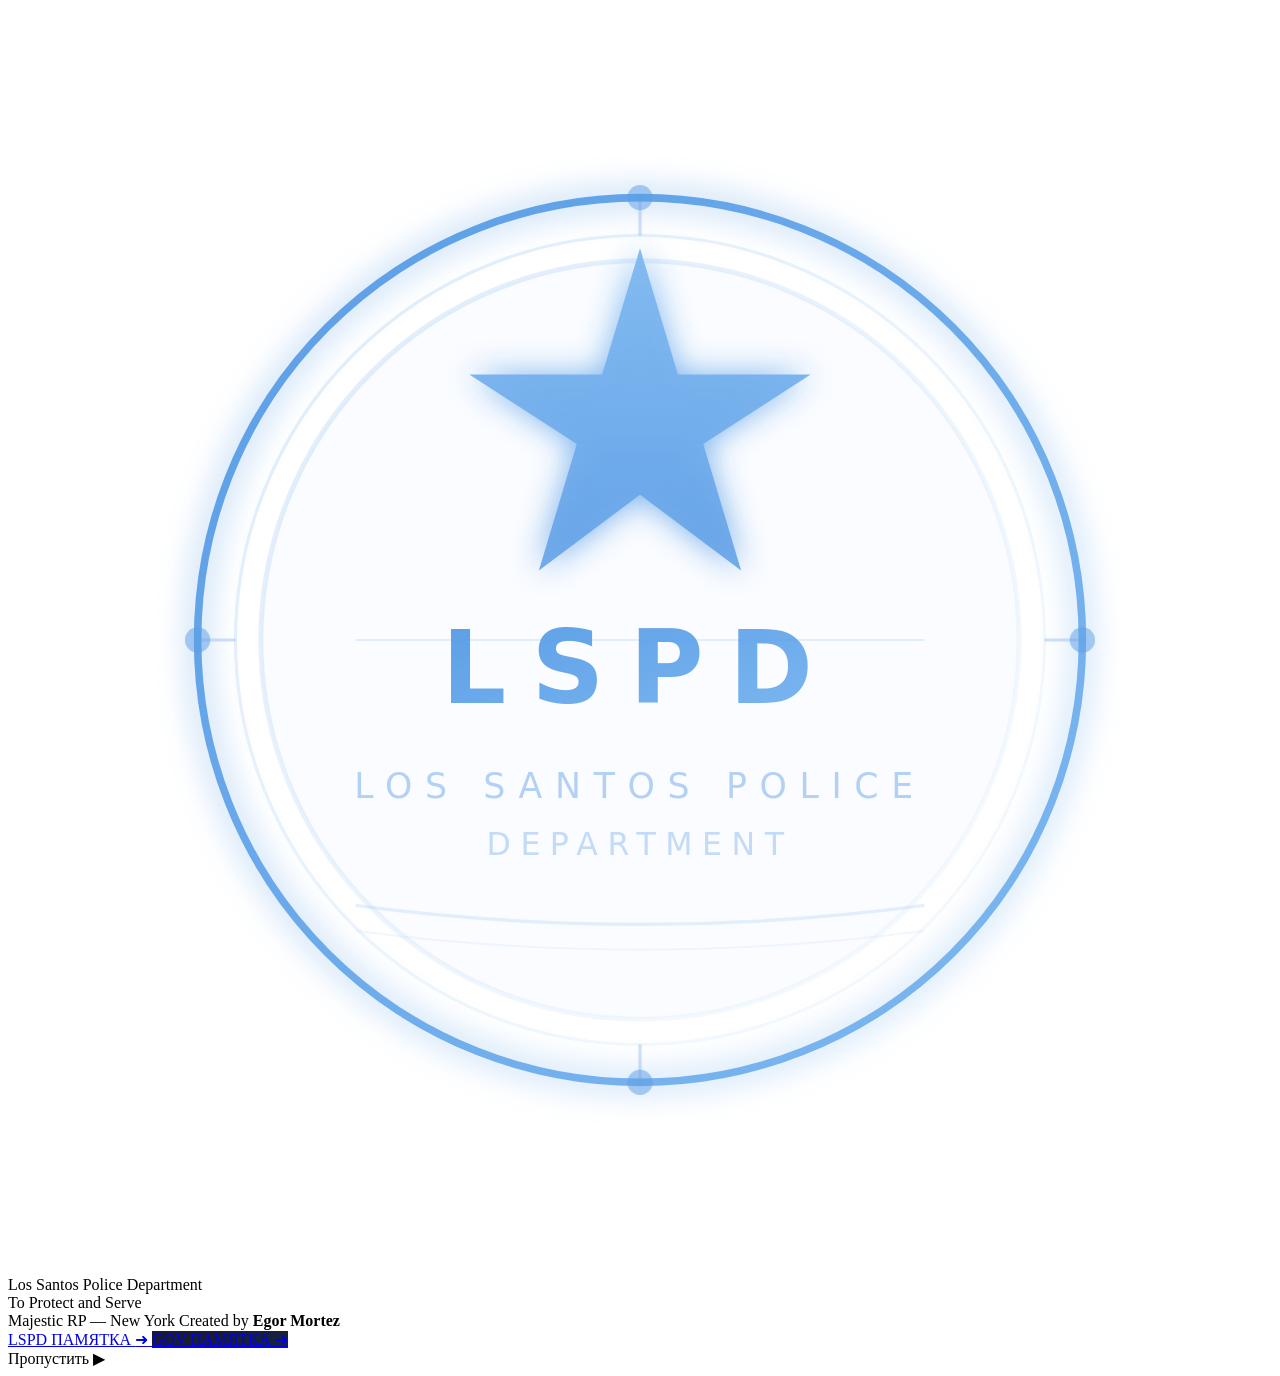
==== commit c8bac35b: "Add GOV handbook (indexGOV.html) with intro and main styles/js" ====
--- a/index.html
+++ b/index.html
@@ -3,4298 +3,110 @@
 <head>
     <meta charset="UTF-8">
     <meta name="viewport" content="width=device-width, initial-scale=1.0">
-    <title>Памятка — Majestic RP New York</title>
-    <link rel="preconnect" href="https://fonts.googleapis.com">
-    <link rel="preconnect" href="https://fonts.gstatic.com" crossorigin>
-    <link href="https://fonts.googleapis.com/css2?family=Inter:wght@300;400;500;600;700;800&display=swap" rel="stylesheet">
-    <style>
-        :root {
-            --bg-primary: #0a0a0b;
-            --bg-secondary: #111113;
-            --bg-card: #161619;
-            --bg-card-hover: #1c1c20;
-            --bg-hover: #1e1e23;
-            --bg-input: #131316;
-            --accent-gold: #f0b429;
-            --accent-gold-light: #f5c95d;
-            --accent-gold-dim: #c4921e;
-            --accent-gold-glow: rgba(240, 180, 41, 0.12);
-            --accent-gold-glow2: rgba(240, 180, 41, 0.05);
-            --accent-gold-border: rgba(240, 180, 41, 0.2);
-            --accent-gold-gradient: linear-gradient(135deg, #f0b429 0%, #f5c95d 50%, #f0b429 100%);
-            --accent-red: #ef4444;
-            --accent-red-soft: rgba(239, 68, 68, 0.08);
-            --accent-red-border: rgba(239, 68, 68, 0.25);
-            --accent-green: #22c55e;
-            --accent-green-soft: rgba(34, 197, 94, 0.08);
-            --accent-green-border: rgba(34, 197, 94, 0.25);
-            --accent-blue: #3b82f6;
-            --accent-blue-soft: rgba(59, 130, 246, 0.08);
-            --accent-blue-border: rgba(59, 130, 246, 0.25);
-            --accent-purple: #8b5cf6;
-            --accent-purple-soft: rgba(139, 92, 246, 0.08);
-            --accent-purple-border: rgba(139, 92, 246, 0.25);
-            --text-primary: #f8fafc;
-            --text-secondary: #94a3b8;
-            --text-muted: #64748b;
-            --border-color: #1e1e24;
-            --border-light: #2a2a32;
-            --border-card: #252530;
-            --sidebar-width: 288px;
-            --header-height: 64px;
-            --radius-sm: 8px;
-            --radius-md: 12px;
-            --radius-lg: 16px;
-            --radius-xl: 20px;
-            --shadow-sm: 0 1px 2px rgba(0,0,0,0.3);
-            --shadow-md: 0 4px 16px rgba(0,0,0,0.25);
-            --shadow-lg: 0 8px 40px rgba(0,0,0,0.35);
-            --shadow-glow: 0 0 30px rgba(240, 180, 41, 0.08);
-            --transition-fast: 0.15s cubic-bezier(0.4, 0, 0.2, 1);
-            --transition-normal: 0.25s cubic-bezier(0.4, 0, 0.2, 1);
-            --transition-slow: 0.4s cubic-bezier(0.4, 0, 0.2, 1);
-            --font-sans: 'Inter', -apple-system, BlinkMacSystemFont, 'Segoe UI', 'Helvetica Neue', Arial, sans-serif;
-            --font-mono: 'JetBrains Mono', 'Fira Code', 'Consolas', 'Courier New', monospace;
-        }
-
-        * {
-            margin: 0;
-            padding: 0;
-            box-sizing: border-box;
-        }
-
-        html {
-            scroll-behavior: smooth;
-            scrollbar-width: thin;
-            scrollbar-color: #2a2a35 var(--bg-primary);
-        }
-
-        body {
-            font-family: var(--font-sans);
-            background: var(--bg-primary);
-            color: var(--text-primary);
-            line-height: 1.65;
-            font-size: 14px;
-            font-weight: 400;
-            -webkit-font-smoothing: antialiased;
-            -moz-osx-font-smoothing: grayscale;
-            letter-spacing: 0.01em;
-        }
-
-        body::before {
-            content: '';
-            position: fixed;
-            top: 0;
-            left: 0;
-            width: 100vw;
-            height: 100vh;
-            background:
-                radial-gradient(ellipse at 15% 0%, rgba(240,180,41,0.04) 0%, transparent 55%),
-                radial-gradient(ellipse at 85% 100%, rgba(59,130,246,0.03) 0%, transparent 50%),
-                radial-gradient(ellipse at 50% 50%, rgba(139,92,246,0.015) 0%, transparent 70%);
-            pointer-events: none;
-            z-index: 0;
-        }
-
-        body::after {
-            content: '';
-            position: fixed;
-            top: 0;
-            left: 0;
-            width: 100vw;
-            height: 100vh;
-            opacity: 0.018;
-            background-image: url("data:image/svg+xml,%3Csvg viewBox='0 0 256 256' xmlns='http://www.w3.org/2000/svg'%3E%3Cfilter id='noise'%3E%3CfeTurbulence type='fractalNoise' baseFrequency='0.85' numOctaves='4' stitchTiles='stitch'/%3E%3C/filter%3E%3Crect width='100%25' height='100%25' filter='url(%23noise)'/%3E%3C/svg%3E");
-            pointer-events: none;
-            z-index: 0;
-        }
-
-        ::-webkit-scrollbar { width: 5px; }
-        ::-webkit-scrollbar-track { background: transparent; }
-        ::-webkit-scrollbar-thumb { background: #2a2a35; border-radius: 3px; transition: background var(--transition-fast); }
-        ::-webkit-scrollbar-thumb:hover { background: #3a3a45; }
-
-        /* ===== HEADER ===== */
-        .header {
-            position: fixed;
-            top: 0;
-            left: 0;
-            right: 0;
-            height: var(--header-height);
-            background: rgba(10, 10, 11, 0.82);
-            border-bottom: 1px solid var(--border-color);
-            display: flex;
-            align-items: center;
-            padding: 0 28px;
-            z-index: 1000;
-            backdrop-filter: blur(20px) saturate(180%);
-            -webkit-backdrop-filter: blur(20px) saturate(180%);
-        }
-
-        .header::after {
-            content: '';
-            position: absolute;
-            bottom: -1px;
-            left: 0;
-            right: 0;
-            height: 1px;
-            background: linear-gradient(90deg, transparent, var(--accent-gold-border), transparent);
-            opacity: 0.4;
-        }
-
-        .header-progress {
-            position: absolute;
-            bottom: 0;
-            left: 0;
-            height: 2px;
-            background: var(--accent-gold-gradient);
-            background-size: 200% 100%;
-            width: 0%;
-            transition: width 0.15s linear;
-            z-index: 1;
-            animation: headerGlow 3s ease-in-out infinite;
-        }
-
-        @keyframes headerGlow {
-            0%, 100% { opacity: 0.8; }
-            50% { opacity: 1; }
-        }
-
-        .header-emblem {
-            width: 38px;
-            height: 38px;
-            border: 1.5px solid var(--accent-gold);
-            border-radius: 50%;
-            display: flex;
-            align-items: center;
-            justify-content: center;
-            font-size: 16px;
-            color: var(--accent-gold);
-            font-weight: 700;
-            margin-right: 16px;
-            flex-shrink: 0;
-            box-shadow: 0 0 16px rgba(240,180,41,0.1), inset 0 0 12px rgba(240,180,41,0.03);
-            position: relative;
-            transition: box-shadow var(--transition-normal);
-        }
-
-        .header-emblem:hover {
-            box-shadow: 0 0 24px rgba(240,180,41,0.18), inset 0 0 16px rgba(240,180,41,0.05);
-        }
-
-        .header-emblem::after {
-            content: '';
-            position: absolute;
-            inset: -4px;
-            border-radius: 50%;
-            border: 1px solid rgba(240,180,41,0.08);
-        }
-
-        .header-emblem::before {
-            content: '';
-            position: absolute;
-            inset: -8px;
-            border-radius: 50%;
-            border: 1px solid rgba(240,180,41,0.04);
-        }
-
-        .header-title {
-            font-size: 14.5px;
-            font-weight: 600;
-            color: var(--text-primary);
-            letter-spacing: 0.4px;
-        }
-
-        .header-subtitle {
-            font-size: 11.5px;
-            color: var(--text-muted);
-            margin-left: 18px;
-            padding-left: 18px;
-            border-left: 1px solid var(--border-light);
-            letter-spacing: 0.3px;
-            font-weight: 400;
-        }
-
-        .header-badge {
-            margin-left: auto;
-            background: var(--accent-gold-glow2);
-            border: 1px solid var(--accent-gold-border);
-            color: var(--accent-gold);
-            padding: 5px 16px;
-            border-radius: 20px;
-            font-size: 9.5px;
-            font-weight: 600;
-            letter-spacing: 1.5px;
-            text-transform: uppercase;
-            transition: all var(--transition-normal);
-        }
-
-        .header-badge:hover {
-            background: var(--accent-gold-glow);
-            border-color: rgba(240,180,41,0.35);
-        }
-
-        /* ===== SEARCH ===== */
-        .header-search {
-            margin-left: auto;
-            position: relative;
-            margin-right: 20px;
-        }
-
-        .header-search input {
-            background: rgba(255,255,255,0.03);
-            border: 1px solid var(--border-light);
-            border-radius: var(--radius-sm);
-            padding: 8px 14px 8px 36px;
-            color: var(--text-primary);
-            font-size: 13px;
-            width: 220px;
-            outline: none;
-            transition: all var(--transition-normal);
-            font-family: var(--font-sans);
-        }
-
-        .header-search input:focus {
-            border-color: var(--accent-gold-border);
-            background: rgba(255,255,255,0.05);
-            width: 300px;
-            box-shadow: 0 0 0 3px rgba(240,180,41,0.06);
-        }
-
-        .header-search input::placeholder {
-            color: var(--text-muted);
-            font-size: 12.5px;
-        }
-
-        .header-search .search-icon {
-            position: absolute;
-            left: 11px;
-            top: 50%;
-            transform: translateY(-50%);
-            color: var(--text-muted);
-            font-size: 14px;
-            pointer-events: none;
-        }
-
-        .header-search .search-kbd {
-            position: absolute;
-            right: 8px;
-            top: 50%;
-            transform: translateY(-50%);
-            background: rgba(255,255,255,0.04);
-            border: 1px solid var(--border-light);
-            border-radius: 4px;
-            padding: 2px 7px;
-            font-size: 10px;
-            color: var(--text-muted);
-            font-family: var(--font-sans);
-            letter-spacing: 0.5px;
-        }
-
-        .header-search.has-results .search-kbd {
-            display: none;
-        }
-
-        .search-nav {
-            display: none;
-            align-items: center;
-            gap: 6px;
-            margin-left: 10px;
-        }
-
-        .search-nav.visible {
-            display: flex;
-        }
-
-        .search-nav button {
-            background: rgba(255,255,255,0.03);
-            border: 1px solid var(--border-light);
-            border-radius: 6px;
-            padding: 5px 10px;
-            color: var(--text-secondary);
-            cursor: pointer;
-            font-size: 12px;
-            transition: all var(--transition-fast);
-            font-family: var(--font-sans);
-        }
-
-        .search-nav button:hover {
-            background: rgba(255,255,255,0.06);
-            color: var(--text-primary);
-            border-color: var(--accent-gold-border);
-        }
-
-        .search-count {
-            font-size: 11px;
-            color: var(--text-muted);
-            min-width: 52px;
-            text-align: center;
-            font-variant-numeric: tabular-nums;
-        }
-
-        .search-close {
-            background: none;
-            border: none;
-            color: var(--text-muted);
-            cursor: pointer;
-            font-size: 16px;
-            padding: 2px 6px;
-            border-radius: 4px;
-            transition: all var(--transition-fast);
-            line-height: 1;
-        }
-
-        .search-close:hover {
-            background: rgba(239,68,68,0.08);
-            color: var(--accent-red);
-        }
-
-        mark.search-highlight {
-            background: rgba(240, 180, 41, 0.2);
-            color: var(--accent-gold-light);
-            padding: 1px 5px;
-            border-radius: 4px;
-            font-weight: 500;
-        }
-
-        mark.search-current {
-            background: rgba(240, 180, 41, 0.45);
-            color: #fff;
-            padding: 1px 5px;
-            border-radius: 4px;
-            box-shadow: 0 0 8px rgba(240,180,41,0.25);
-            font-weight: 600;
-        }
-
-        .search-dim {
-            opacity: 0.1;
-            transition: opacity var(--transition-normal);
-        }
-
-        .search-section-match {
-            opacity: 1 !important;
-        }
-
-        /* ===== ROLE TOGGLE ===== */
-        .role-toggle {
-            display: flex;
-            margin-left: 16px;
-            background: rgba(255,255,255,0.03);
-            border: 1px solid var(--border-light);
-            border-radius: 10px;
-            overflow: hidden;
-            padding: 3px;
-            gap: 2px;
-        }
-
-        .role-btn {
-            padding: 6px 18px;
-            font-size: 11px;
-            font-weight: 600;
-            text-transform: uppercase;
-            letter-spacing: 0.8px;
-            border: none;
-            background: transparent;
-            color: var(--text-muted);
-            cursor: pointer;
-            transition: all var(--transition-normal);
-            position: relative;
-            border-radius: 8px;
-            font-family: var(--font-sans);
-        }
-
-        .role-btn:hover {
-            color: var(--text-secondary);
-            background: rgba(255,255,255,0.03);
-        }
-
-        .role-btn.active {
-            background: var(--accent-gold-glow);
-            color: var(--accent-gold);
-            box-shadow: 0 0 12px rgba(240,180,41,0.06);
-        }
-
-        .role-btn.active::after {
-            content: '';
-            position: absolute;
-            bottom: 2px;
-            left: 25%;
-            right: 25%;
-            height: 2px;
-            background: var(--accent-gold);
-            border-radius: 1px;
-        }
-
-        .role-btn + .role-btn {
-            border-left: none;
-        }
-
-        /* ===== SIDEBAR ===== */
-        .sidebar {
-            position: fixed;
-            top: var(--header-height);
-            left: 0;
-            bottom: 0;
-            width: var(--sidebar-width);
-            background: var(--bg-secondary);
-            border-right: 1px solid var(--border-color);
-            overflow-y: auto;
-            z-index: 900;
-            padding: 14px 0;
-            scrollbar-width: thin;
-            scrollbar-color: #2a2a35 transparent;
-        }
-
-        .sidebar::-webkit-scrollbar { width: 4px; }
-        .sidebar::-webkit-scrollbar-thumb { background: #2a2a35; border-radius: 2px; }
-
-        .sidebar::before {
-            content: '';
-            position: absolute;
-            top: 0;
-            right: 0;
-            bottom: 0;
-            width: 1px;
-            background: linear-gradient(180deg, rgba(240,180,41,0.15), transparent 25%, transparent 75%, rgba(240,180,41,0.12));
-            opacity: 0.5;
-        }
-
-        .sidebar-group {
-            padding: 0 12px;
-            margin-bottom: 6px;
-        }
-
-        .sidebar-group-toggle {
-            display: flex;
-            align-items: center;
-            justify-content: space-between;
-            width: 100%;
-            padding: 9px 14px;
-            background: none;
-            border: none;
-            color: var(--text-muted);
-            font-size: 9.5px;
-            font-weight: 700;
-            text-transform: uppercase;
-            letter-spacing: 1.8px;
-            cursor: pointer;
-            transition: all var(--transition-fast);
-            border-radius: var(--radius-sm);
-            font-family: var(--font-sans);
-        }
-
-        .sidebar-group-toggle:hover {
-            color: var(--text-secondary);
-            background: rgba(255,255,255,0.02);
-        }
-
-        .sidebar-group-toggle .toggle-arrow {
-            transition: transform var(--transition-fast);
-            font-size: 10px;
-            opacity: 0.5;
-        }
-
-        .sidebar-group.collapsed .toggle-arrow {
-            transform: rotate(-90deg);
-        }
-
-        .sidebar-group-links {
-            overflow: hidden;
-            max-height: 600px;
-            transition: max-height 0.3s cubic-bezier(0.4, 0, 0.2, 1);
-        }
-
-        .sidebar-group.collapsed .sidebar-group-links {
-            max-height: 0;
-        }
-
-        .sidebar-divider {
-            height: 1px;
-            background: var(--border-color);
-            margin: 12px 18px;
-        }
-
-        .sidebar-link {
-            display: flex;
-            align-items: center;
-            padding: 8px 14px;
-            color: var(--text-secondary);
-            text-decoration: none;
-            font-size: 12.5px;
-            font-weight: 400;
-            border-radius: var(--radius-sm);
-            transition: all var(--transition-fast);
-            gap: 10px;
-            position: relative;
-        }
-
-        .sidebar-link::before {
-            content: '';
-            position: absolute;
-            left: 0;
-            top: 50%;
-            transform: translateY(-50%);
-            width: 2px;
-            height: 0;
-            background: var(--accent-gold);
-            border-radius: 1px;
-            transition: height var(--transition-normal);
-        }
-
-        .sidebar-link:hover {
-            background: rgba(255,255,255,0.025);
-            color: var(--text-primary);
-        }
-
-        .sidebar-link.active {
-            background: rgba(240,180,41,0.06);
-            color: var(--accent-gold);
-        }
-
-        .sidebar-link.active::before {
-            height: 65%;
-            animation: activePulse 2.5s ease-in-out infinite;
-        }
-
-        @keyframes activePulse {
-            0%, 100% { opacity: 1; }
-            50% { opacity: 0.5; }
-        }
-
-        .sidebar-link .num {
-            font-size: 10px;
-            font-weight: 600;
-            color: var(--text-muted);
-            min-width: 24px;
-            font-variant-numeric: tabular-nums;
-            opacity: 0.7;
-        }
-
-        .sidebar-link.active .num {
-            color: var(--accent-gold-dim);
-            opacity: 1;
-        }
-
-        /* ===== MAIN ===== */
-        .main {
-            margin-left: var(--sidebar-width);
-            margin-top: var(--header-height);
-            min-height: calc(100vh - var(--header-height));
-            position: relative;
-            z-index: 1;
-        }
-
-        .content {
-            max-width: 1100px;
-            margin: 0 auto;
-            padding: 48px 56px 120px;
-        }
-
-        /* В режиме адвоката — те же отступы, что и у прокурора */
-        body.lawyer-mode .main {
-            margin-left: var(--sidebar-width) !important;
-        }
-
-        body.lawyer-mode .content {
-            padding: 48px 56px 120px !important;
-            max-width: 1100px !important;
-        }
-
-        body.lawyer-mode .footer {
-            margin-left: var(--sidebar-width) !important;
-            padding: 36px 56px !important;
-        }
-
-        /* ===== PAGE TITLE ===== */
-        .page-title {
-            margin-bottom: 52px;
-            padding-bottom: 32px;
-            border-bottom: 1px solid var(--border-color);
-            position: relative;
-        }
-
-        .page-title::after {
-            content: '';
-            position: absolute;
-            bottom: -1px;
-            left: 0;
-            width: 90px;
-            height: 1px;
-            background: var(--accent-gold);
-        }
-
-        .page-title h1 {
-            font-size: 32px;
-            font-weight: 300;
-            letter-spacing: 3.5px;
-            text-transform: uppercase;
-            color: var(--text-primary);
-            margin-bottom: 10px;
-            line-height: 1.2;
-            font-family: var(--font-sans);
-        }
-
-        .page-title h1 strong {
-            font-weight: 800;
-            background: var(--accent-gold-gradient);
-            background-size: 200% 100%;
-            -webkit-background-clip: text;
-            -webkit-text-fill-color: transparent;
-            background-clip: text;
-            animation: goldShimmer 4s ease-in-out infinite;
-        }
-
-        .page-title .desc {
-            font-size: 13.5px;
-            color: var(--text-muted);
-            letter-spacing: 0.3px;
-            font-weight: 400;
-            line-height: 1.5;
-        }
-
-        /* ===== SECTIONS ===== */
-        .section {
-            margin-bottom: 60px;
-            scroll-margin-top: calc(var(--header-height) + 28px);
-            opacity: 0;
-            transform: translateY(20px);
-            animation: sectionFadeIn 0.7s ease forwards;
-        }
-
-        .section:nth-child(1) { animation-delay: 0.06s; }
-        .section:nth-child(2) { animation-delay: 0.12s; }
-        .section:nth-child(3) { animation-delay: 0.18s; }
-        .section:nth-child(4) { animation-delay: 0.24s; }
-        .section:nth-child(5) { animation-delay: 0.3s; }
-        .section:nth-child(6) { animation-delay: 0.36s; }
-
-        .section.animate-in {
-            opacity: 1;
-            transform: translateY(0);
-        }
-
-        .section.search-dim {
-            opacity: 0.1 !important;
-            transform: none !important;
-        }
-
-        @keyframes sectionFadeIn {
-            to {
-                opacity: 1;
-                transform: translateY(0);
-            }
-        }
-
-        .section-header {
-            display: flex;
-            align-items: center;
-            gap: 16px;
-            margin-bottom: 28px;
-            padding-bottom: 14px;
-            border-bottom: 1px solid var(--border-color);
-            position: relative;
-        }
-
-        .section-header::after {
-            content: '';
-            position: absolute;
-            bottom: -1px;
-            left: 0;
-            width: 56px;
-            height: 1px;
-            background: var(--accent-gold);
-            opacity: 0.5;
-        }
-
-        .section-num {
-            font-size: 10px;
-            font-weight: 700;
-            color: var(--accent-gold);
-            background: rgba(240,180,41,0.05);
-            border: 1px solid rgba(240,180,41,0.15);
-            padding: 5px 14px;
-            border-radius: 20px;
-            letter-spacing: 1.5px;
-            white-space: nowrap;
-            font-family: var(--font-sans);
-        }
-
-        .section-title {
-            font-size: 17.5px;
-            font-weight: 600;
-            color: var(--text-primary);
-            text-transform: uppercase;
-            letter-spacing: 0.8px;
-            font-family: var(--font-sans);
-        }
-
-        /* ===== SUBSECTIONS ===== */
-        .subsection {
-            margin-bottom: 30px;
-        }
-
-        .subsection h3 {
-            font-size: 13.5px;
-            font-weight: 600;
-            color: var(--text-secondary);
-            margin-bottom: 14px;
-            padding-left: 16px;
-            border-left: 2px solid var(--accent-gold-border);
-            letter-spacing: 0.3px;
-            font-family: var(--font-sans);
-        }
-
-        .subsection p, .subsection ul, .subsection ol {
-            color: var(--text-secondary);
-            font-size: 13.5px;
-            line-height: 1.75;
-        }
-
-        .subsection ul, .subsection ol {
-            padding-left: 22px;
-        }
-
-        .subsection li {
-            margin-bottom: 6px;
-            line-height: 1.7;
-        }
-
-        /* ===== TABLES ===== */
-        .table-wrap {
-            overflow-x: auto;
-            margin: 16px 0 26px;
-            border: 1px solid var(--border-card);
-            border-radius: var(--radius-md);
-            background: var(--bg-card);
-            box-shadow: var(--shadow-sm);
-            transition: box-shadow var(--transition-normal), border-color var(--transition-normal);
-        }
-
-        .table-wrap:hover {
-            box-shadow: var(--shadow-md);
-            border-color: var(--border-light);
-        }
-
-        table {
-            width: 100%;
-            border-collapse: collapse;
-            font-size: 12.5px;
-            font-family: var(--font-sans);
-        }
-
-        thead th {
-            background: rgba(255,255,255,0.025);
-            color: var(--text-muted);
-            font-weight: 600;
-            font-size: 10px;
-            text-transform: uppercase;
-            letter-spacing: 1.2px;
-            padding: 13px 18px;
-            text-align: left;
-            border-bottom: 1px solid var(--border-card);
-            white-space: nowrap;
-            position: sticky;
-            top: 0;
-        }
-
-        tbody td {
-            padding: 11px 18px;
-            border-bottom: 1px solid var(--border-color);
-            color: var(--text-secondary);
-            vertical-align: top;
-            transition: background var(--transition-fast);
-            font-variant-numeric: tabular-nums;
-        }
-
-        tbody tr:nth-child(even) {
-            background: rgba(255,255,255,0.006);
-        }
-
-        tbody tr:last-child td {
-            border-bottom: none;
-        }
-
-        tbody tr:hover td {
-            background: rgba(240,180,41,0.03);
-        }
-
-        tbody td:first-child {
-            font-weight: 600;
-            color: var(--text-primary);
-            white-space: nowrap;
-        }
-
-        /* ===== STAR BADGES ===== */
-        .star {
-            display: inline-flex;
-            align-items: center;
-            justify-content: center;
-            padding: 4px 12px;
-            border-radius: 20px;
-            font-size: 11px;
-            font-weight: 700;
-            letter-spacing: 0.5px;
-            transition: all var(--transition-fast);
-            position: relative;
-            white-space: nowrap;
-        }
-
-        .star:hover {
-            transform: scale(1.06);
-        }
-
-        .star-1 { background: rgba(34,197,94,0.1); color: #4ade80; box-shadow: 0 0 10px rgba(34,197,94,0.06); }
-        .star-2 { background: rgba(34,197,94,0.15); color: #5eead4; box-shadow: 0 0 10px rgba(34,197,94,0.08); }
-        .star-3 { background: rgba(250,204,21,0.1); color: #fbbf24; box-shadow: 0 0 10px rgba(250,204,21,0.06); }
-        .star-4 { background: rgba(249,115,22,0.1); color: #fb923c; box-shadow: 0 0 10px rgba(249,115,22,0.06); }
-        .star-5 { background: rgba(239,68,68,0.1); color: #f87171; box-shadow: 0 0 10px rgba(239,68,68,0.06); }
-
-        /* ===== JURISDICTION BADGES ===== */
-        .jur {
-            display: inline-flex;
-            align-items: center;
-            padding: 4px 12px;
-            border-radius: 20px;
-            font-size: 10px;
-            font-weight: 600;
-            letter-spacing: 0.6px;
-            transition: all var(--transition-fast);
-            white-space: nowrap;
-        }
-
-        .jur:hover {
-            transform: scale(1.06);
-        }
-
-        .jur-f { background: var(--accent-blue-soft); color: var(--accent-blue); box-shadow: 0 0 8px rgba(59,130,246,0.06); }
-        .jur-r { background: var(--accent-green-soft); color: var(--accent-green); box-shadow: 0 0 8px rgba(34,197,94,0.06); }
-        .jur-fr { background: var(--accent-purple-soft); color: var(--accent-purple); box-shadow: 0 0 8px rgba(139,92,246,0.06); }
-        .jur-fin { background: rgba(240,180,41,0.05); color: var(--accent-gold); box-shadow: 0 0 8px rgba(240,180,41,0.06); }
-        .jur-mil { background: rgba(121,85,72,0.12); color: #c4a493; }
-
-        /* ===== CHECKBOX LIST ===== */
-        .checklist {
-            list-style: none;
-            padding: 0;
-        }
-
-        .checklist li {
-            padding: 8px 0 8px 28px;
-            position: relative;
-            transition: color var(--transition-fast);
-            font-size: 13.5px;
-        }
-
-        .checklist li::before {
-            content: '';
-            position: absolute;
-            left: 0;
-            top: 14px;
-            width: 17px;
-            height: 17px;
-            border: 1.5px solid var(--border-light);
-            border-radius: 5px;
-            transition: all var(--transition-fast);
-        }
-
-        .checklist li:hover {
-            color: var(--text-primary);
-        }
-
-        .checklist li:hover::before {
-            border-color: var(--accent-gold-border);
-            background: rgba(240,180,41,0.04);
-            box-shadow: 0 0 10px rgba(240,180,41,0.05);
-        }
-
-        /* ===== NUMBERED STEPS ===== */
-        .steps {
-            list-style: none;
-            padding: 0;
-            counter-reset: step;
-        }
-
-        .steps li {
-            counter-increment: step;
-            padding: 12px 0 12px 46px;
-            position: relative;
-            font-size: 13.5px;
-        }
-
-        .steps li::before {
-            content: counter(step);
-            position: absolute;
-            left: 0;
-            top: 8px;
-            width: 30px;
-            height: 30px;
-            background: rgba(240,180,41,0.05);
-            border: 1.5px solid rgba(240,180,41,0.15);
-            border-radius: 50%;
-            display: flex;
-            align-items: center;
-            justify-content: center;
-            font-size: 12px;
-            font-weight: 700;
-            color: var(--accent-gold);
-            font-variant-numeric: tabular-nums;
-            transition: all var(--transition-normal);
-        }
-
-        .steps li:hover::before {
-            background: rgba(240,180,41,0.1);
-            box-shadow: 0 0 12px rgba(240,180,41,0.08);
-            border-color: rgba(240,180,41,0.25);
-        }
-
-        /* ===== ALERT BOXES ===== */
-        .alert {
-            padding: 16px 20px;
-            border-radius: var(--radius-md);
-            margin: 16px 0 22px;
-            font-size: 13.5px;
-            border-left: 3px solid;
-            position: relative;
-            overflow: hidden;
-            line-height: 1.7;
-        }
-
-        .alert::before {
-            content: '';
-            position: absolute;
-            top: 0;
-            right: 0;
-            bottom: 0;
-            width: 120px;
-            opacity: 0.025;
-        }
-
-        .alert-gold {
-            background: rgba(240,180,41,0.04);
-            border-color: var(--accent-gold);
-            color: var(--text-secondary);
-        }
-
-        .alert-red {
-            background: rgba(239,68,68,0.06);
-            border-color: var(--accent-red);
-            color: #fca5a5;
-        }
-
-        .alert-green {
-            background: rgba(34,197,94,0.06);
-            border-color: var(--accent-green);
-            color: #86efac;
-        }
-
-        .alert-blue {
-            background: rgba(59,130,246,0.06);
-            border-color: var(--accent-blue);
-            color: #93c5fd;
-        }
-
-        .alert strong {
-            color: var(--text-primary);
-            font-weight: 600;
-        }
-
-        .alert-title {
-            font-weight: 700;
-            font-size: 10.5px;
-            text-transform: uppercase;
-            letter-spacing: 1.2px;
-            margin-bottom: 8px;
-            font-family: var(--font-sans);
-        }
-
-        /* ===== QUICK REF CARDS ===== */
-        .cards {
-            display: grid;
-            grid-template-columns: repeat(auto-fill, minmax(190px, 1fr));
-            gap: 16px;
-            margin: 20px 0 30px;
-        }
-
-        .card {
-            background: var(--bg-card);
-            border: 1px solid var(--border-card);
-            border-radius: var(--radius-md);
-            padding: 20px;
-            transition: all var(--transition-normal);
-            position: relative;
-            overflow: hidden;
-        }
-
-        .card::before {
-            content: '';
-            position: absolute;
-            top: 0;
-            left: 0;
-            right: 0;
-            height: 2px;
-            background: var(--accent-gold-gradient);
-            background-size: 200% 100%;
-            opacity: 0;
-            transition: opacity var(--transition-normal);
-            animation: goldShimmer 4s ease-in-out infinite;
-        }
-
-        .card::after {
-            content: '';
-            position: absolute;
-            top: -50%;
-            left: -50%;
-            width: 200%;
-            height: 200%;
-            background: radial-gradient(circle at center, rgba(240,180,41,0.03) 0%, transparent 70%);
-            opacity: 0;
-            transition: opacity var(--transition-slow);
-            pointer-events: none;
-        }
-
-        .card:hover {
-            border-color: rgba(240,180,41,0.18);
-            transform: translateY(-4px);
-            box-shadow: var(--shadow-md), var(--shadow-glow);
-        }
-
-        .card:hover::before {
-            opacity: 1;
-        }
-
-        .card:hover::after {
-            opacity: 1;
-        }
-
-        .card-label {
-            font-size: 9.5px;
-            font-weight: 700;
-            text-transform: uppercase;
-            letter-spacing: 1.4px;
-            color: var(--text-muted);
-            margin-bottom: 10px;
-            font-family: var(--font-sans);
-        }
-
-        .card-value {
-            font-size: 26px;
-            font-weight: 800;
-            background: var(--accent-gold-gradient);
-            background-size: 200% 100%;
-            -webkit-background-clip: text;
-            -webkit-text-fill-color: transparent;
-            background-clip: text;
-            animation: goldShimmer 4s ease-in-out infinite;
-            line-height: 1.2;
-        }
-
-        .card-desc {
-            font-size: 11.5px;
-            color: var(--text-muted);
-            margin-top: 8px;
-            font-weight: 400;
-        }
-
-        /* ===== SCENARIO BOX ===== */
-        .scenario {
-            background: var(--bg-card);
-            border: 1px solid var(--border-card);
-            border-radius: var(--radius-md);
-            margin: 16px 0 20px;
-            overflow: hidden;
-            box-shadow: var(--shadow-sm);
-            transition: box-shadow var(--transition-normal), border-color var(--transition-normal);
-        }
-
-        .scenario:hover {
-            box-shadow: var(--shadow-md);
-            border-color: var(--border-light);
-        }
-
-        .scenario-header {
-            background: rgba(255,255,255,0.015);
-            padding: 12px 20px;
-            font-size: 11.5px;
-            font-weight: 600;
-            color: var(--text-secondary);
-            text-transform: uppercase;
-            letter-spacing: 0.6px;
-            border-bottom: 1px solid var(--border-color);
-            font-family: var(--font-sans);
-        }
-
-        .scenario-body {
-            padding: 18px 20px;
-        }
-
-        .scenario-body ol, .scenario-body ul {
-            padding-left: 20px;
-        }
-
-        .scenario-body li {
-            color: var(--text-secondary);
-            font-size: 13px;
-            margin-bottom: 6px;
-            line-height: 1.7;
-        }
-
-        /* ===== MIRANDA BOX ===== */
-        .miranda {
-            background: var(--bg-card);
-            border: 1px solid rgba(240,180,41,0.12);
-            border-radius: var(--radius-lg);
-            padding: 28px 32px;
-            margin: 20px 0 30px;
-            text-align: center;
-            position: relative;
-            overflow: hidden;
-            box-shadow: 0 0 40px rgba(240,180,41,0.03);
-        }
-
-        .miranda::before, .miranda::after {
-            content: '\201C';
-            position: absolute;
-            font-size: 90px;
-            color: var(--accent-gold);
-            opacity: 0.05;
-            font-family: Georgia, serif;
-            line-height: 1;
-        }
-
-        .miranda::before {
-            top: -12px;
-            left: 18px;
-        }
-
-        .miranda::after {
-            content: '\201D';
-            bottom: -35px;
-            right: 18px;
-        }
-
-        .miranda-label {
-            font-size: 10px;
-            font-weight: 700;
-            text-transform: uppercase;
-            letter-spacing: 2.8px;
-            color: var(--accent-gold);
-            margin-bottom: 16px;
-            font-family: var(--font-sans);
-        }
-
-        .miranda-text {
-            font-size: 14.5px;
-            font-style: italic;
-            color: var(--text-primary);
-            line-height: 1.9;
-            position: relative;
-            z-index: 1;
-            font-weight: 400;
-        }
-
-        /* ===== COMMON ===== */
-        strong { color: var(--text-primary); font-weight: 600; }
-        em { color: var(--text-secondary); font-style: italic; }
-
-        code {
-            background: rgba(255,255,255,0.04);
-            padding: 3px 10px;
-            border-radius: 5px;
-            font-size: 12px;
-            color: var(--accent-gold-light);
-            font-family: var(--font-mono);
-            border: 1px solid rgba(255,255,255,0.03);
-            transition: all var(--transition-fast);
-            font-weight: 500;
-        }
-
-        code:hover {
-            background: rgba(255,255,255,0.06);
-            border-color: rgba(240,180,41,0.15);
-        }
-
-        /* ===== ARROW FLOW ===== */
-        .arrow-flow {
-            display: flex;
-            align-items: center;
-            gap: 10px;
-            flex-wrap: wrap;
-            margin: 16px 0;
-        }
-
-        .arrow-flow .step {
-            background: var(--bg-card);
-            border: 1px solid var(--border-card);
-            padding: 7px 16px;
-            border-radius: var(--radius-sm);
-            font-size: 12.5px;
-            font-weight: 500;
-            color: var(--text-secondary);
-            transition: all var(--transition-fast);
-            position: relative;
-            overflow: hidden;
-            font-family: var(--font-sans);
-        }
-
-        .arrow-flow .step::before {
-            content: '';
-            position: absolute;
-            top: 0;
-            left: 0;
-            right: 0;
-            height: 1px;
-            background: linear-gradient(90deg, transparent, var(--border-light), transparent);
-            opacity: 0;
-            transition: opacity var(--transition-fast);
-        }
-
-        .arrow-flow .step:hover {
-            border-color: rgba(240,180,41,0.15);
-            color: var(--text-primary);
-            transform: translateY(-2px);
-            box-shadow: 0 4px 12px rgba(0,0,0,0.15);
-        }
-
-        .arrow-flow .step:hover::before {
-            opacity: 1;
-        }
-
-        .arrow-flow .step.gold {
-            border-color: rgba(240,180,41,0.15);
-            background: rgba(240,180,41,0.04);
-            color: var(--accent-gold);
-            font-weight: 600;
-        }
-
-        .arrow-flow .step.gold:hover {
-            background: rgba(240,180,41,0.08);
-            box-shadow: 0 0 16px rgba(240,180,41,0.06);
-        }
-
-        .arrow-flow .arrow {
-            color: var(--text-muted);
-            font-size: 14px;
-            transition: color var(--transition-fast);
-            opacity: 0.6;
-        }
-
-        .arrow-flow .step:hover + .arrow {
-            color: var(--accent-gold-dim);
-            opacity: 1;
-        }
-
-        /* ===== COLLAPSIBLE ===== */
-        details {
-            background: var(--bg-card);
-            border: 1px solid var(--border-card);
-            border-radius: var(--radius-md);
-            margin-bottom: 10px;
-            overflow: hidden;
-            scroll-margin-top: calc(var(--header-height) + 28px);
-            transition: all var(--transition-normal);
-            box-shadow: var(--shadow-sm);
-        }
-
-        details:hover {
-            border-color: var(--border-light);
-            box-shadow: var(--shadow-sm), 0 0 20px rgba(0,0,0,0.12);
-        }
-
-        details[open] {
-            border-color: rgba(240,180,41,0.12);
-            box-shadow: var(--shadow-md), 0 0 24px rgba(240,180,41,0.03);
-        }
-
-        summary {
-            padding: 14px 20px;
-            cursor: pointer;
-            font-size: 13.5px;
-            font-weight: 600;
-            color: var(--text-secondary);
-            user-select: none;
-            list-style: none;
-            display: flex;
-            align-items: center;
-            gap: 12px;
-            transition: all var(--transition-fast);
-            position: relative;
-            font-family: var(--font-sans);
-        }
-
-        summary::after {
-            content: '';
-            position: absolute;
-            bottom: 0;
-            left: 20px;
-            right: 20px;
-            height: 1px;
-            background: linear-gradient(90deg, transparent, var(--border-color), transparent);
-            opacity: 0;
-            transition: opacity var(--transition-fast);
-        }
-
-        details[open] summary::after {
-            opacity: 1;
-        }
-
-        summary:hover {
-            background: rgba(255,255,255,0.015);
-            color: var(--text-primary);
-        }
-
-        summary::-webkit-details-marker { display: none; }
-
-        summary::before {
-            content: '+';
-            display: inline-flex;
-            align-items: center;
-            justify-content: center;
-            width: 24px;
-            height: 24px;
-            border-radius: 6px;
-            background: rgba(255,255,255,0.03);
-            border: 1px solid var(--border-light);
-            font-size: 16px;
-            font-weight: 300;
-            color: var(--text-muted);
-            transition: all var(--transition-fast);
-            flex-shrink: 0;
-        }
-
-        details[open] summary::before {
-            content: '\2212';
-            background: rgba(240,180,41,0.05);
-            border-color: rgba(240,180,41,0.15);
-            color: var(--accent-gold);
-            transform: rotate(180deg);
-        }
-
-        details .detail-body {
-            padding: 0 20px 18px;
-            animation: detailBodyIn 0.3s ease;
-        }
-
-        @keyframes detailBodyIn {
-            from { opacity: 0; transform: translateY(-8px); }
-            to { opacity: 1; transform: translateY(0); }
-        }
-
-        /* ===== HIERARCHY TREE ===== */
-        .tree {
-            padding: 0;
-            list-style: none;
-            margin: 16px 0;
-        }
-
-        .tree li {
-            position: relative;
-            padding-left: 26px;
-            margin-bottom: 10px;
-            color: var(--text-secondary);
-            font-size: 13.5px;
-            transition: color var(--transition-fast);
-            line-height: 1.6;
-        }
-
-        .tree li:hover {
-            color: var(--text-primary);
-        }
-
-        .tree li::before {
-            content: '';
-            position: absolute;
-            left: 0;
-            top: 11px;
-            width: 16px;
-            height: 1px;
-            background: var(--border-light);
-        }
-
-        .tree li::after {
-            content: '';
-            position: absolute;
-            left: 0;
-            top: -10px;
-            bottom: 11px;
-            width: 1px;
-            background: var(--border-color);
-        }
-
-        .tree li:last-child::after {
-            display: none;
-        }
-
-        .tree li strong {
-            color: var(--text-primary);
-            font-weight: 600;
-        }
-
-        /* ===== BACK TO TOP ===== */
-        .back-to-top {
-            position: fixed;
-            bottom: 36px;
-            right: 36px;
-            width: 44px;
-            height: 44px;
-            background: var(--bg-card);
-            border: 1px solid var(--border-card);
-            border-radius: var(--radius-md);
-            display: flex;
-            align-items: center;
-            justify-content: center;
-            cursor: pointer;
-            opacity: 0;
-            visibility: hidden;
-            transition: all var(--transition-normal);
-            z-index: 800;
-            color: var(--text-muted);
-            font-size: 16px;
-            box-shadow: var(--shadow-md);
-        }
-
-        .back-to-top.visible {
-            opacity: 1;
-            visibility: visible;
-        }
-
-        .back-to-top:hover {
-            background: var(--bg-card-hover);
-            color: var(--accent-gold);
-            border-color: rgba(240,180,41,0.2);
-            transform: translateY(-4px);
-            box-shadow: var(--shadow-md), var(--shadow-glow);
-        }
-
-        .back-to-top:active {
-            transform: translateY(-2px) scale(0.97);
-        }
-
-        /* ===== ROLE VISIBILITY ===== */
-        .lawyer-only {
-            display: none;
-        }
-
-        body.lawyer-mode .lawyer-only {
-            display: block;
-        }
-
-        body.lawyer-mode .lawyer-only:first-of-type,
-        body.lawyer-mode .section.lawyer-only {
-            scroll-margin-top: calc(var(--header-height) + 28px);
-        }
-
-        body.lawyer-mode .section.lawyer-only .section-header {
-            margin-top: 0;
-        }
-
-        /* Горизонтальный отступ для режима адвоката — как у прокурора */
-        body.lawyer-mode .main {
-            margin-left: var(--sidebar-width);
-        }
-
-        body.lawyer-mode .content {
-            padding-left: 56px;
-        }
-
-        body.lawyer-mode .footer {
-            margin-left: var(--sidebar-width);
-            padding-left: 56px;
-        }
-
-        body.lawyer-mode .prosecutor-only {
-            display: none;
-        }
-
-        body.lawyer-mode .lawyer-only-flex {
-            display: flex;
-        }
-
-        .lawyer-only-flex {
-            display: none;
-        }
-
-        /* ===== LAWYER MODE — RED ACCENT (readable) ===== */
-        body.lawyer-mode {
-            --accent-gold: #fca5a5;
-            --accent-gold-light: #fecaca;
-            --accent-gold-dim: #f87171;
-            --accent-gold-glow: rgba(252, 165, 165, 0.12);
-            --accent-gold-glow2: rgba(252, 165, 165, 0.05);
-            --accent-gold-border: rgba(252, 165, 165, 0.2);
-            --accent-gold-gradient: linear-gradient(135deg, #fca5a5, #fecaca);
-        }
-
-        /* ===== LAWYER MODE LAYOUT — FIX LEFT OFFSET ===== */
-        body.lawyer-mode .sidebar {
-            display: block !important;
-            width: var(--sidebar-width) !important;
-            visibility: visible !important;
-            opacity: 1 !important;
-        }
-
-        body.lawyer-mode .main {
-            margin-left: var(--sidebar-width) !important;
-        }
-
-        body.lawyer-mode .content {
-            padding: 48px 56px 120px !important;
-            max-width: 1100px !important;
-        }
-
-        body.lawyer-mode .footer {
-            margin-left: var(--sidebar-width) !important;
-            padding: 36px 56px !important;
-        }
-
-        /* Отступ для первой секции адвоката */
-        body.lawyer-mode #lawyer-quick {
-            scroll-margin-top: calc(var(--header-height) + 24px);
-        }
-
-        /* Гарантируем, что сайдбар-ссылки адвоката видны */
-        body.lawyer-mode .sidebar .lawyer-only {
-            display: block !important;
-        }
-
-        body.lawyer-mode .header-role-text::after {
-            content: '';
-        }
-
-        body.lawyer-mode .header-emblem {
-            box-shadow: 0 0 16px rgba(248, 113, 113, 0.1), inset 0 0 12px rgba(248, 113, 113, 0.03);
-        }
-
-        body.lawyer-mode .header-emblem:hover {
-            box-shadow: 0 0 24px rgba(248, 113, 113, 0.18), inset 0 0 16px rgba(248, 113, 113, 0.05);
-        }
-
-        body.lawyer-mode .header-emblem::after {
-            border-color: rgba(248, 113, 113, 0.08);
-        }
-
-        body.lawyer-mode .header-emblem::before {
-            border-color: rgba(248, 113, 113, 0.04);
-        }
-
-        body.lawyer-mode .role-btn.active {
-            background: rgba(248, 113, 113, 0.08);
-            color: #f87171;
-            box-shadow: 0 0 12px rgba(248, 113, 113, 0.06);
-        }
-
-        body.lawyer-mode .role-btn.active::after {
-            background: #f87171;
-        }
-
-        body.lawyer-mode .section-num {
-            background: rgba(248, 113, 113, 0.05);
-            border-color: rgba(248, 113, 113, 0.15);
-            color: #f87171;
-        }
-
-        body.lawyer-mode .section-title {
-            color: var(--text-primary);
-        }
-
-        body.lawyer-mode .back-to-top:hover {
-            color: #f87171;
-            border-color: rgba(248, 113, 113, 0.2);
-            box-shadow: var(--shadow-md), 0 0 16px rgba(248, 113, 113, 0.08);
-        }
-
-        body.lawyer-mode .back-to-top::before {
-            border-color: transparent;
-        }
-
-        body.lawyer-mode .donate-box {
-            border-color: rgba(248, 113, 113, 0.1);
-        }
-
-        body.lawyer-mode .donate-box::before {
-            background: linear-gradient(135deg, #fca5a5, #fecaca);
-        }
-
-        body.lawyer-mode .donate-box .donate-label {
-            color: #f87171;
-        }
-
-        body.lawyer-mode .donate-box .donate-number {
-            background: linear-gradient(135deg, #fca5a5, #fecaca);
-        }
-
-        body.lawyer-mode .miranda {
-            border-color: rgba(248, 113, 113, 0.12);
-        }
-
-        body.lawyer-mode .miranda::before,
-        body.lawyer-mode .miranda::after {
-            color: #f87171;
-        }
-
-        body.lawyer-mode .miranda-label {
-            color: #f87171;
-        }
-
-        body.lawyer-mode .card::before {
-            background: linear-gradient(135deg, #fca5a5, #fecaca);
-        }
-
-        body.lawyer-mode .card-value {
-            background: linear-gradient(135deg, #fca5a5, #fecaca);
-        }
-
-        body.lawyer-mode .page-title h1 strong {
-            background: linear-gradient(135deg, #fca5a5, #fecaca);
-        }
-
-        body.lawyer-mode .page-title h1 strong,
-        body.lawyer-mode .card-value,
-        body.lawyer-mode .donate-box .donate-number {
-            color: var(--accent-gold) !important;
-            -webkit-text-fill-color: var(--accent-gold) !important;
-            background: none !important;
-            background-clip: border-box !important;
-            -webkit-background-clip: border-box !important;
-            animation: none !important;
-            text-shadow: 0 0 20px rgba(248, 113, 113, 0.15);
-        }
-
-        body.lawyer-mode .header-emblem {
-            box-shadow: 0 0 16px rgba(248, 113, 113, 0.1), inset 0 0 12px rgba(248, 113, 113, 0.03);
-        }
-
-        body.lawyer-mode .header-emblem:hover {
-            box-shadow: 0 0 24px rgba(248, 113, 113, 0.18), inset 0 0 16px rgba(248, 113, 113, 0.05);
-        }
-
-        body.lawyer-mode .header-emblem::after {
-            border-color: rgba(248, 113, 113, 0.08);
-        }
-
-        body.lawyer-mode .header-emblem::before {
-            border-color: rgba(248, 113, 113, 0.04);
-        }
-
-        body.lawyer-mode .role-btn.active {
-            background: rgba(248, 113, 113, 0.08);
-            color: #f87171;
-            box-shadow: 0 0 12px rgba(248, 113, 113, 0.06);
-        }
-
-        body.lawyer-mode .role-btn.active::after {
-            background: #f87171;
-        }
-
-        body.lawyer-mode .section-num {
-            background: rgba(248, 113, 113, 0.05);
-            border-color: rgba(248, 113, 113, 0.15);
-            color: #f87171;
-        }
-
-        body.lawyer-mode .section-title {
-            color: var(--text-primary);
-        }
-
-        body.lawyer-mode .back-to-top:hover {
-            color: #f87171;
-            border-color: rgba(248, 113, 113, 0.2);
-            box-shadow: var(--shadow-md), 0 0 16px rgba(248, 113, 113, 0.08);
-        }
-
-        body.lawyer-mode .donate-box {
-            border-color: rgba(248, 113, 113, 0.1);
-        }
-
-        body.lawyer-mode .donate-box::before {
-            background: linear-gradient(135deg, #f87171, #fca5a5);
-        }
-
-        body.lawyer-mode .donate-box .donate-label {
-            color: #f87171;
-        }
-
-        body.lawyer-mode .donate-box .donate-number {
-            background: linear-gradient(135deg, #f87171, #fca5a5);
-        }
-
-        body.lawyer-mode .miranda {
-            border-color: rgba(248, 113, 113, 0.12);
-        }
-
-        body.lawyer-mode .miranda::before,
-        body.lawyer-mode .miranda::after {
-            color: #f87171;
-        }
-
-        body.lawyer-mode .miranda-label {
-            color: #f87171;
-        }
-
-        body.lawyer-mode .card::before {
-            background: linear-gradient(135deg, #f87171, #fca5a5);
-        }
-
-        body.lawyer-mode .card-value {
-            background: linear-gradient(135deg, #f87171, #fca5a5);
-        }
-
-        body.lawyer-mode .page-title h1 strong {
-            background: linear-gradient(135deg, #f87171, #fca5a5);
-        }
-
-        /* ===== DONATION ===== */
-        .donate-box {
-            background: var(--bg-card);
-            border: 1px solid rgba(240,180,41,0.1);
-            border-radius: var(--radius-xl);
-            padding: 28px 32px;
-            text-align: center;
-            margin: 48px auto 0;
-            max-width: 440px;
-            box-shadow: var(--shadow-sm);
-            position: relative;
-            overflow: hidden;
-        }
-
-        .donate-box::before {
-            content: '';
-            position: absolute;
-            top: 0;
-            left: 0;
-            right: 0;
-            height: 2px;
-            background: var(--accent-gold-gradient);
-            background-size: 200% 100%;
-            animation: goldShimmer 4s ease-in-out infinite;
-        }
-
-        .donate-box .donate-label {
-            font-size: 10px;
-            font-weight: 700;
-            text-transform: uppercase;
-            letter-spacing: 2.8px;
-            color: var(--accent-gold);
-            margin-bottom: 12px;
-            font-family: var(--font-sans);
-        }
-
-        .donate-box .donate-text {
-            font-size: 13.5px;
-            color: var(--text-secondary);
-            margin-bottom: 12px;
-            line-height: 1.6;
-        }
-
-        .donate-box .donate-number {
-            font-size: 28px;
-            font-weight: 800;
-            font-family: var(--font-mono);
-            background: var(--accent-gold-gradient);
-            background-size: 200% 100%;
-            -webkit-background-clip: text;
-            -webkit-text-fill-color: transparent;
-            background-clip: text;
-            animation: goldShimmer 4s ease-in-out infinite;
-            letter-spacing: 3px;
-        }
-
-        /* ===== COPY BUTTON ===== */
-        .copy-block {
-            position: relative;
-        }
-
-        .copy-btn {
-            position: absolute;
-            top: 12px;
-            right: 12px;
-            background: rgba(255,255,255,0.03);
-            border: 1px solid var(--border-light);
-            border-radius: var(--radius-sm);
-            padding: 6px 14px;
-            font-size: 10px;
-            color: var(--text-muted);
-            cursor: pointer;
-            transition: all var(--transition-fast);
-            font-family: var(--font-sans);
-            text-transform: uppercase;
-            letter-spacing: 0.6px;
-            font-weight: 500;
-        }
-
-        .copy-btn:hover {
-            background: rgba(240,180,41,0.04);
-            color: var(--accent-gold);
-            border-color: rgba(240,180,41,0.15);
-        }
-
-        .copy-btn.copied {
-            background: rgba(34,197,94,0.06);
-            color: var(--accent-green);
-            border-color: rgba(34,197,94,0.2);
-        }
-
-        .copy-text {
-            background: var(--bg-card);
-            border: 1px solid var(--border-card);
-            border-radius: var(--radius-md);
-            padding: 20px;
-            font-size: 12.5px;
-            line-height: 1.9;
-            color: var(--text-secondary);
-            margin: 16px 0;
-            white-space: pre-wrap;
-            font-family: var(--font-sans);
-        }
-
-        /* ===== Q&A TABLE ===== */
-        .qa-table thead th:first-child {
-            width: 44px;
-        }
-
-        .qa-table thead th:nth-child(2) {
-            min-width: 280px;
-        }
-
-        .qa-table td:nth-child(2) {
-            font-weight: 500;
-        }
-
-        .answer-correct {
-            color: var(--accent-green);
-            font-weight: 600;
-        }
-
-        .answer-wrong {
-            color: var(--accent-red);
-            font-weight: 500;
-        }
-
-        /* ===== TOOLTIP ===== */
-        .tip {
-            display: inline-block;
-            position: relative;
-            cursor: help;
-            border-bottom: 1px dotted var(--text-muted);
-            color: var(--text-secondary);
-            transition: color var(--transition-fast);
-        }
-
-        .tip:hover {
-            color: var(--text-primary);
-            border-bottom-color: var(--text-secondary);
-        }
-
-        .tip:hover::after {
-            content: attr(data-tip);
-            position: absolute;
-            bottom: calc(100% + 10px);
-            left: 50%;
-            transform: translateY(6px);
-            background: var(--bg-card);
-            border: 1px solid var(--border-light);
-            border-radius: var(--radius-sm);
-            padding: 9px 16px;
-            font-size: 11.5px;
-            line-height: 1.5;
-            color: var(--text-secondary);
-            white-space: nowrap;
-            z-index: 100;
-            box-shadow: var(--shadow-lg);
-            opacity: 0;
-            animation: tooltipIn 0.2s ease forwards;
-            font-family: var(--font-sans);
-            pointer-events: none;
-        }
-
-        @keyframes tooltipIn {
-            to { opacity: 1; transform: translateY(0); }
-        }
-
-        /* ===== FOOTER ===== */
-        .footer {
-            padding: 36px 56px;
-            border-top: 1px solid var(--border-color);
-            text-align: center;
-            color: var(--text-muted);
-            font-size: 11px;
-            margin-left: var(--sidebar-width);
-            position: relative;
-            z-index: 1;
-            line-height: 1.7;
-        }
-
-        .footer div:first-child {
-            font-weight: 400;
-            max-width: 700px;
-            margin: 0 auto;
-        }
-
-        /* ===== RESPONSIVE ===== */
-        @media (max-width: 1100px) {
-            .content { padding: 40px 32px 100px; }
-            .footer { padding: 32px 32px; }
-        }
-
-        @media (max-width: 900px) {
-            .sidebar { display: none; }
-            .main { margin-left: 0; }
-            .content { padding: 28px 20px 80px; }
-            .footer { margin-left: 0; padding: 28px 20px; }
-            .cards { grid-template-columns: repeat(2, 1fr); gap: 12px; }
-            .header-subtitle { display: none; }
-            .header-badge { display: none; }
-            .role-toggle { margin-left: 8px; }
-            .role-btn { padding: 5px 14px; font-size: 10px; }
-            .header-search input { width: 140px; }
-            .header-search input:focus { width: 180px; }
-            .page-title h1 { font-size: 26px; letter-spacing: 2.5px; }
-            .section { margin-bottom: 48px; }
-        }
-
-        @media (max-width: 600px) {
-            .content { padding: 24px 16px 60px; }
-            .header { padding: 0 16px; }
-            .header-emblem { width: 32px; height: 32px; font-size: 14px; margin-right: 10px; }
-            .header-title { font-size: 12.5px; }
-            .header-search input { width: 110px; font-size: 12px; }
-            .header-search input:focus { width: 150px; }
-            .cards { grid-template-columns: 1fr; }
-            .page-title h1 { font-size: 22px; letter-spacing: 2px; }
-            .section-header { flex-direction: column; align-items: flex-start; gap: 10px; }
-            .table-wrap { margin: 12px 0 20px; }
-            .back-to-top { bottom: 20px; right: 20px; width: 40px; height: 40px; }
-        }
-
-        /* ===== PRINT ===== */
-        @media print {
-            .sidebar, .header, .back-to-top, .intro-overlay, .donate-box { display: none; }
-            .main { margin: 0; }
-            body { background: #fff; color: #000; font-family: 'Inter', sans-serif; }
-            body::before, body::after { display: none; }
-            .section { page-break-inside: avoid; margin-bottom: 30px; }
-            .content { padding: 20px; max-width: 100%; }
-            .table-wrap { border: 1px solid #ddd; }
-            table { font-size: 11px; }
-            thead th { background: #f5f5f5; color: #333; }
-            tbody td { color: #333; }
-            .alert { border: 1px solid #ccc; background: #f9f9f9 !important; color: #333 !important; }
-            .card { border: 1px solid #ddd; background: #f9f9f9; page-break-inside: avoid; }
-            .card-value { color: #333 !important; -webkit-text-fill-color: #333; }
-            .miranda { border: 1px solid #ccc; }
-            details { border: 1px solid #ddd; }
-            summary { color: #333; }
-            .page-title h1 { color: #000; }
-            .page-title h1 strong { -webkit-text-fill-color: #000; color: #000; }
-        }
-
-        /* ===== INTRO OVERLAY ===== */
-        .intro-overlay {
-            position: fixed;
-            top: 0;
-            left: 0;
-            width: 100vw;
-            height: 100vh;
-            background: var(--bg-primary);
-            z-index: 10000;
-            display: flex;
-            flex-direction: column;
-            align-items: center;
-            justify-content: center;
-            animation: introFadeOut 0.8s ease 3.2s forwards;
-            pointer-events: none;
-        }
-
-        .intro-overlay::before {
-            content: '';
-            position: absolute;
-            inset: 0;
-            background: radial-gradient(circle at center, rgba(240,180,41,0.05) 0%, transparent 65%);
-            animation: introPulseGlow 2s ease-in-out infinite;
-        }
-
-        .intro-overlay::after {
-            content: '';
-            position: absolute;
-            top: 50%;
-            left: 50%;
-            transform: translate(-50%, -50%);
-            width: 350px;
-            height: 350px;
-            border: 1px solid rgba(240,180,41,0.05);
-            border-radius: 50%;
-            animation: introRingExpand 3s ease-out forwards;
-            pointer-events: none;
-        }
-
-        @keyframes introPulseGlow {
-            0%, 100% { opacity: 0.5; }
-            50% { opacity: 1; }
-        }
-
-        @keyframes introRingExpand {
-            0% { width: 100px; height: 100px; opacity: 0.7; }
-            100% { width: 550px; height: 550px; opacity: 0; }
-        }
-
-        .intro-emblem {
-            width: 100px;
-            height: 100px;
-            border: 2px solid var(--accent-gold);
-            border-radius: 50%;
-            display: flex;
-            align-items: center;
-            justify-content: center;
-            font-size: 44px;
-            color: var(--accent-gold);
-            animation: introPulse 1.2s ease-in-out;
-            margin-bottom: 40px;
-            box-shadow: 0 0 50px rgba(240,180,41,0.12), 0 0 100px rgba(240,180,41,0.04);
-            position: relative;
-        }
-
-        .intro-emblem::before {
-            content: '';
-            position: absolute;
-            inset: -14px;
-            border-radius: 50%;
-            border: 1px solid rgba(240,180,41,0.06);
-            animation: emblemRing 2.5s ease-in-out infinite;
-        }
-
-        .intro-emblem::after {
-            content: '';
-            position: absolute;
-            inset: -7px;
-            border-radius: 50%;
-            border: 1px solid rgba(240,180,41,0.08);
-        }
-
-        @keyframes emblemRing {
-            0%, 100% { transform: scale(1); opacity: 1; }
-            50% { transform: scale(1.06); opacity: 0.4; }
-        }
-
-        .intro-title {
-            font-size: 18px;
-            font-weight: 700;
-            text-transform: uppercase;
-            letter-spacing: 12px;
-            color: var(--accent-gold);
-            opacity: 0;
-            animation: introReveal 0.9s ease 0.7s forwards;
-            font-family: var(--font-sans);
-        }
-
-        .intro-subtitle {
-            font-size: 11.5px;
-            font-weight: 400;
-            text-transform: uppercase;
-            letter-spacing: 6px;
-            color: var(--text-muted);
-            margin-top: 16px;
-            opacity: 0;
-            animation: introReveal 0.9s ease 1.3s forwards;
-            font-family: var(--font-sans);
-        }
-
-        .intro-line {
-            width: 90px;
-            height: 1px;
-            background: linear-gradient(90deg, transparent, var(--accent-gold), transparent);
-            margin-top: 28px;
-            opacity: 0;
-            animation: introReveal 0.7s ease 1.9s forwards;
-        }
-
-        .intro-credit {
-            font-size: 10.5px;
-            letter-spacing: 3px;
-            color: var(--text-muted);
-            margin-top: 20px;
-            opacity: 0;
-            animation: introReveal 0.7s ease 2.3s forwards;
-            font-family: var(--font-sans);
-        }
-
-        .intro-credit strong {
-            color: var(--accent-gold);
-            font-weight: 600;
-        }
-
-        .intro-server {
-            font-size: 10.5px;
-            letter-spacing: 3px;
-            color: var(--text-muted);
-            margin-top: 8px;
-            opacity: 0;
-            animation: introReveal 0.7s ease 2.6s forwards;
-            font-family: var(--font-sans);
-        }
-
-        @keyframes introPulse {
-            0% { transform: scale(0.5); opacity: 0; }
-            60% { transform: scale(1.06); opacity: 1; }
-            100% { transform: scale(1); opacity: 1; }
-        }
-
-        @keyframes introReveal {
-            0% { opacity: 0; transform: translateY(12px); filter: blur(5px); }
-            100% { opacity: 1; transform: translateY(0); filter: blur(0); }
-        }
-
-        @keyframes introFadeOut {
-            0% { opacity: 1; visibility: visible; }
-            100% { opacity: 0; visibility: hidden; }
-        }
-
-        /* ===== CONTENT FADE IN ===== */
-        .content {
-            animation: contentFadeIn 0.8s cubic-bezier(0.4, 0, 0.2, 1) 3.8s both;
-        }
-
-        @keyframes contentFadeIn {
-            0% { opacity: 0; transform: translateY(16px); filter: blur(3px); }
-            100% { opacity: 1; transform: translateY(0); filter: blur(0); }
-        }
-
-        /* ===== GOLD SHIMMER ===== */
-        @keyframes goldShimmer {
-            0% { background-position: 0% 50%; }
-            100% { background-position: 200% 50%; }
-        }
-
-        .page-title h1 strong,
-        .card-value,
-        .donate-box .donate-number {
-            background-size: 200% 100%;
-            animation: goldShimmer 4s ease-in-out infinite;
-        }
-
-        /* ===== SCROLL INDICATOR ===== */
-        .section-header .section-num {
-            transition: all var(--transition-normal);
-        }
-
-        .section:hover .section-header .section-num {
-            background: rgba(240, 180, 41, 0.08);
-            box-shadow: 0 0 12px rgba(240, 180, 41, 0.08);
-        }
-
-        /* ===== SUBTLE LINE SEPARATORS ===== */
-        .section + .section {
-            position: relative;
-        }
-
-        .section + .section::before {
-            content: '';
-            position: absolute;
-            top: -30px;
-            left: 50%;
-            transform: translateX(-50%);
-            width: 70px;
-            height: 1px;
-            background: linear-gradient(90deg, transparent, var(--border-light), transparent);
-            opacity: 0.7;
-        }
-
-        /* ===== ENHANCED ALERT HOVER ===== */
-        .alert {
-            transition: all var(--transition-normal);
-        }
-
-        .alert:hover {
-            transform: translateX(4px);
-        }
-
-        /* ===== SCENARIO HOVER ENHANCEMENT ===== */
-        .scenario {
-            transition: all var(--transition-normal);
-        }
-
-        .scenario:hover {
-            transform: translateY(-2px);
-        }
-
-        /* ===== MIRANDA HOVER ===== */
-        .miranda {
-            transition: all var(--transition-normal);
-        }
-
-        .miranda:hover {
-            box-shadow: var(--shadow-md), 0 0 24px rgba(212,168,75,0.06);
-        }
-
-        /* ===== DONATE HOVER ===== */
-        .donate-box {
-            transition: all var(--transition-normal);
-        }
-
-        .donate-box:hover {
-            transform: translateY(-3px);
-            box-shadow: var(--shadow-md), 0 0 30px rgba(212,168,75,0.08);
-        }
-
-        .donate-box .donate-number {
-            transition: all var(--transition-normal);
-        }
-
-        .donate-box:hover .donate-number {
-            letter-spacing: 5px;
-        }
-    </style>
+    <title>LSPD — Majestic RP New York</title>
+    <link rel="stylesheet" href="css/styles.css">
+    <link rel="stylesheet" href="css/landing.css">
 </head>
 <body>
 
-<!-- INTRO OVERLAY -->
-<div class="intro-overlay" id="introOverlay">
-    <div class="intro-emblem">&#9878;</div>
-    <div class="intro-title">Government</div>
-    <div class="intro-subtitle">Majestic RP &bull; New York</div>
-    <div class="intro-line"></div>
-    <div class="intro-credit">Created by <strong>Egor Mortez</strong></div>
-    <div class="intro-server">Памятка для сервера New York</div>
-</div>
+<div class="grid-overlay"></div>
+<div class="cinematic-intro" id="cinematicIntro">
+    <div class="intro-bg" id="introBg"></div>
+    <div class="intro-particles" id="introParticles"></div>
 
-<!-- HEADER -->
-<header class="header">
-    <div class="header-emblem">&#9878;</div>
-    <div class="header-title">Памятка <span class="header-role-text">прокурора</span></div>
-    <div class="header-subtitle">Majestic RP &#8212; New York</div>
-    <div class="role-toggle" id="roleToggle">
-        <button class="role-btn active" data-role="prosecutor">Прокурор</button>
-        <button class="role-btn" data-role="lawyer">Адвокат</button>
+    <div class="intro-phase intro-phase-1" id="phase1">
+        <div class="init-terminal" id="initTerminal"></div>
     </div>
-    <div class="header-search" id="headerSearch">
-        <span class="search-icon">&#128269;</span>
-        <input type="text" id="searchInput" placeholder="Поиск по памятке..." autocomplete="off" spellcheck="false">
-        <span class="search-kbd">Ctrl+K</span>
-        <div class="search-nav" id="searchNav">
-            <button id="searchPrev" title="Предыдущий">&#9650;</button>
-            <span class="search-count" id="searchCount">0 / 0</span>
-            <button id="searchNext" title="Следующий">&#9660;</button>
-            <button class="search-close" id="searchClose" title="Закрыть">&#10005;</button>
-        </div>
-    </div>
-    <div class="header-badge">Department of Justice</div>
-</header>
 
-<!-- SIDEBAR -->
-<nav class="sidebar">
-    <!-- Prosecutor Nav -->
-    <div class="prosecutor-only">
-        <div class="sidebar-group">
-            <button class="sidebar-group-toggle">Общее <span class="toggle-arrow">&#9662;</span></button>
-            <div class="sidebar-group-links">
-                <a href="#quick" class="sidebar-link active"><span class="num">00</span> Быстрый справочник</a>
-            </div>
-        </div>
-        <div class="sidebar-divider"></div>
-        <div class="sidebar-group">
-            <button class="sidebar-group-toggle">Процедуры <span class="toggle-arrow">&#9662;</span></button>
-            <div class="sidebar-group-links">
-                <a href="#powers" class="sidebar-link"><span class="num">I</span> Полномочия прокурора</a>
-                <a href="#detention" class="sidebar-link"><span class="num">II</span> Процедура задержания</a>
-                <a href="#evidence" class="sidebar-link"><span class="num">III</span> Доказательства</a>
-                <a href="#warrants" class="sidebar-link"><span class="num">IV</span> Ордера</a>
-            </div>
-        </div>
-        <div class="sidebar-divider"></div>
-        <div class="sidebar-group">
-            <button class="sidebar-group-toggle">Уголовный кодекс <span class="toggle-arrow">&#9662;</span></button>
-            <div class="sidebar-group-links">
-                <a href="#ch6" class="sidebar-link"><span class="num">VI</span> Жизнь и здоровье</a>
-                <a href="#ch7" class="sidebar-link"><span class="num">VII</span> Свобода и честь</a>
-                <a href="#ch8" class="sidebar-link"><span class="num">VIII</span> Половая неприкосн.</a>
-                <a href="#ch9" class="sidebar-link"><span class="num">IX</span> Конституц. права</a>
-                <a href="#ch10" class="sidebar-link"><span class="num">X</span> Собственность</a>
-                <a href="#ch11" class="sidebar-link"><span class="num">XI</span> Экономика</a>
-                <a href="#ch12" class="sidebar-link"><span class="num">XII</span> Общ. безопасность</a>
-                <a href="#ch13" class="sidebar-link"><span class="num">XIII</span> Здоровье населения</a>
-                <a href="#ch14" class="sidebar-link"><span class="num">XIV</span> Конституц. строй</a>
-                <a href="#ch15" class="sidebar-link"><span class="num">XV</span> Власть</a>
-                <a href="#ch16" class="sidebar-link"><span class="num">XVI</span> Правосудие</a>
-                <a href="#ch17" class="sidebar-link"><span class="num">XVII</span> Управление</a>
-                <a href="#ch18" class="sidebar-link"><span class="num">XVIII</span> Военная служба</a>
-                <a href="#ch19" class="sidebar-link"><span class="num">XIX</span> Окружающая среда</a>
-            </div>
-        </div>
-        <div class="sidebar-divider"></div>
-        <div class="sidebar-group">
-            <button class="sidebar-group-toggle">Административный <span class="toggle-arrow">&#9662;</span></button>
-            <div class="sidebar-group-links">
-                <a href="#admin" class="sidebar-link"><span class="num">XX</span> Все правонарушения</a>
-            </div>
-        </div>
-        <div class="sidebar-divider"></div>
-        <div class="sidebar-group">
-            <button class="sidebar-group-toggle">Дополнительно <span class="toggle-arrow">&#9662;</span></button>
-            <div class="sidebar-group-links">
-                <a href="#statute" class="sidebar-link"><span class="num">&#8212;</span> Сроки давности</a>
-                <a href="#investigation" class="sidebar-link"><span class="num">&#8212;</span> Допрос и следствия</a>
-                <a href="#court" class="sidebar-link"><span class="num">&#8212;</span> Судебные процедуры</a>
-                <a href="#wanted" class="sidebar-link"><span class="num">&#8212;</span> Розыск и залог</a>
-                <a href="#circumstances" class="sidebar-link"><span class="num">&#8212;</span> Обстоятельства</a>
-                <a href="#force" class="sidebar-link"><span class="num">&#8212;</span> Стадии силы</a>
-                <a href="#scenarios" class="sidebar-link"><span class="num">&#8212;</span> Сценарии</a>
-                <a href="#civil" class="sidebar-link"><span class="num">&#8212;</span> Гражданский кодекс</a>
+    <div class="intro-phase intro-phase-2" id="phase2">
+        <div class="badge-container">
+            <div class="badge-wrapper">
+                <div class="badge-glow"></div>
+                <svg class="badge-svg" viewBox="0 0 200 200" xmlns="http://www.w3.org/2000/svg">
+                    <defs>
+                        <linearGradient id="badgeGrad" x1="0%" y1="0%" x2="100%" y2="100%">
+                            <stop offset="0%" style="stop-color:#5b9de6;stop-opacity:1" />
+                            <stop offset="100%" style="stop-color:#7db8f0;stop-opacity:1" />
+                        </linearGradient>
+                        <linearGradient id="badgeGradDim" x1="0%" y1="0%" x2="100%" y2="100%">
+                            <stop offset="0%" style="stop-color:#5b9de6;stop-opacity:0.2" />
+                            <stop offset="100%" style="stop-color:#7db8f0;stop-opacity:0.05" />
+                        </linearGradient>
+                        <linearGradient id="starGrad" x1="50%" y1="0%" x2="50%" y2="100%">
+                            <stop offset="0%" style="stop-color:#7db8f0;stop-opacity:1" />
+                            <stop offset="100%" style="stop-color:#5b9de6;stop-opacity:0.9" />
+                        </linearGradient>
+                        <filter id="glow">
+                            <feGaussianBlur stdDeviation="2.5" result="coloredBlur"/>
+                            <feMerge>
+                                <feMergeNode in="coloredBlur"/>
+                                <feMergeNode in="SourceGraphic"/>
+                            </feMerge>
+                        </filter>
+                    </defs>
+
+                    <circle cx="100" cy="100" r="70" fill="none" stroke="url(#badgeGrad)" stroke-width="1.2" filter="url(#glow)"/>
+                    <circle cx="100" cy="100" r="64" fill="none" stroke="url(#badgeGradDim)" stroke-width="0.5"/>
+                    <circle cx="100" cy="100" r="60" fill="rgba(91,157,230,0.03)" stroke="url(#badgeGradDim)" stroke-width="0.8"/>
+
+                    <line x1="100" y1="30" x2="100" y2="36" stroke="rgba(91,157,230,0.3)" stroke-width="0.5"/>
+                    <line x1="100" y1="164" x2="100" y2="170" stroke="rgba(91,157,230,0.3)" stroke-width="0.5"/>
+                    <line x1="30" y1="100" x2="36" y2="100" stroke="rgba(91,157,230,0.3)" stroke-width="0.5"/>
+                    <line x1="164" y1="100" x2="170" y2="100" stroke="rgba(91,157,230,0.3)" stroke-width="0.5"/>
+
+                    <circle cx="100" cy="30" r="2" fill="rgba(91,157,230,0.5)"/>
+                    <circle cx="100" cy="170" r="2" fill="rgba(91,157,230,0.5)"/>
+                    <circle cx="30" cy="100" r="2" fill="rgba(91,157,230,0.5)"/>
+                    <circle cx="170" cy="100" r="2" fill="rgba(91,157,230,0.5)"/>
+
+                    <polygon
+                        points="100,38 106,58 127,58 110,69 116,89 100,77 84,89 90,69 73,58 94,58"
+                        fill="url(#starGrad)"
+                        filter="url(#glow)"
+                        opacity="0.95"
+                    />
+
+                    <text x="100" y="110" text-anchor="middle" fill="url(#badgeGrad)" font-size="16" font-weight="700" font-family="system-ui" letter-spacing="4">LSPD</text>
+                    <text x="100" y="125" text-anchor="middle" fill="rgba(91,157,230,0.45)" font-size="5.5" font-family="system-ui" letter-spacing="2">LOS SANTOS POLICE</text>
+                    <text x="100" y="134" text-anchor="middle" fill="rgba(91,157,230,0.35)" font-size="5" font-family="system-ui" letter-spacing="1.5">DEPARTMENT</text>
+
+                    <line x1="55" y1="100" x2="145" y2="100" stroke="rgba(91,157,230,0.15)" stroke-width="0.3"/>
+
+                    <path d="M 55 142 Q 100 148 145 142" fill="none" stroke="rgba(91,157,230,0.15)" stroke-width="0.5"/>
+                    <path d="M 55 146 Q 100 152 145 146" fill="none" stroke="rgba(91,157,230,0.08)" stroke-width="0.3"/>
+                </svg>
             </div>
         </div>
     </div>
 
-    <!-- Lawyer Nav -->
-    <div class="lawyer-only">
-        <div class="sidebar-group">
-            <button class="sidebar-group-toggle">Общее <span class="toggle-arrow">&#9662;</span></button>
-            <div class="sidebar-group-links">
-                <a href="#lawyer-quick" class="sidebar-link active"><span class="num">00</span> Быстрый справочник</a>
-            </div>
-        </div>
-        <div class="sidebar-divider"></div>
-        <div class="sidebar-group">
-            <button class="sidebar-group-toggle">Задержание <span class="toggle-arrow">&#9662;</span></button>
-            <div class="sidebar-group-links">
-                <a href="#lawyer-subjects" class="sidebar-link"><span class="num">I</span> Субъекты задержания</a>
-                <a href="#lawyer-grounds" class="sidebar-link"><span class="num">II</span> Основания</a>
-                <a href="#lawyer-order" class="sidebar-link"><span class="num">III</span> Порядок (ПК 3.3)</a>
-                <a href="#lawyer-release" class="sidebar-link"><span class="num">IV</span> Освобождение</a>
-                <a href="#lawyer-conf" class="sidebar-link"><span class="num">V</span> Конф. беседа</a>
-            </div>
-        </div>
-        <div class="sidebar-divider"></div>
-        <div class="sidebar-group">
-            <button class="sidebar-group-toggle">Права адвоката <span class="toggle-arrow">&#9662;</span></button>
-            <div class="sidebar-group-links">
-                <a href="#lawyer-rights" class="sidebar-link"><span class="num">VI</span> Права и свободы</a>
-                <a href="#lawyer-duties" class="sidebar-link"><span class="num">VII</span> Обязанности</a>
-                <a href="#lawyer-bans" class="sidebar-link"><span class="num">VIII</span> Запреты</a>
-                <a href="#lawyer-status" class="sidebar-link"><span class="num">IX</span> Гос. vs Частный</a>
-            </div>
-        </div>
-        <div class="sidebar-divider"></div>
-        <div class="sidebar-group">
-            <button class="sidebar-group-toggle">Аргументация <span class="toggle-arrow">&#9662;</span></button>
-            <div class="sidebar-group-links">
-                <a href="#lawyer-objections" class="sidebar-link"><span class="num">X</span> Возражения госнику</a>
-                <a href="#lawyer-articles" class="sidebar-link"><span class="num">XI</span> Статьи исключения</a>
-                <a href="#lawyer-monologue" class="sidebar-link"><span class="num">XII</span> Монолог</a>
-            </div>
-        </div>
-        <div class="sidebar-divider"></div>
-        <div class="sidebar-group">
-            <button class="sidebar-group-toggle">Допрос госника <span class="toggle-arrow">&#9662;</span></button>
-            <div class="sidebar-group-links">
-                <a href="#lawyer-qa" class="sidebar-link"><span class="num">XIII</span> Вопросы и ответы</a>
-                <a href="#lawyer-qa-rules" class="sidebar-link"><span class="num">XIV</span> Правила вопросов</a>
-            </div>
-        </div>
-        <div class="sidebar-divider"></div>
-        <div class="sidebar-group">
-            <button class="sidebar-group-toggle">Кодексы <span class="toggle-arrow">&#9662;</span></button>
-            <div class="sidebar-group-links">
-                <a href="#ch6" class="sidebar-link"><span class="num">VI</span> Жизнь и здоровье</a>
-                <a href="#ch7" class="sidebar-link"><span class="num">VII</span> Свобода и честь</a>
-                <a href="#ch10" class="sidebar-link"><span class="num">X</span> Собственность</a>
-                <a href="#ch12" class="sidebar-link"><span class="num">XII</span> Общ. безопасность</a>
-                <a href="#ch16" class="sidebar-link"><span class="num">XVI</span> Правосудие</a>
-                <a href="#ch17" class="sidebar-link"><span class="num">XVII</span> Управление</a>
-                <a href="#admin" class="sidebar-link"><span class="num">XX</span> Административный</a>
-            </div>
-        </div>
-    </div>
-</nav>
-
-<!-- MAIN -->
-<main class="main">
-<div class="content">
-
-<!-- PAGE TITLE -->
-<div class="page-title">
-    <h1 class="prosecutor-only">Памятка <strong>прокурора</strong></h1>
-    <h1 class="lawyer-only">Памятка <strong>адвоката</strong></h1>
-    <div class="desc prosecutor-only">Подробное руководство по законодательству штата New York для сотрудников Офиса Генерального Прокурора &#8226; Majestic RP</div>
-    <div class="desc lawyer-only">Практическое руководство по защите прав доверителей и взаимодействию с госорганами &#8226; Majestic RP</div>
-</div>
-
-<!-- SECTION: QUICK REF -->
-<div class="section" id="quick">
-    <div class="section-header">
-        <span class="section-num">00</span>
-        <span class="section-title">Быстрый справочник</span>
-    </div>
-
-    <div class="cards">
-        <div class="card">
-            <div class="card-label">Срок задержания</div>
-            <div class="card-value">1 час</div>
-            <div class="card-desc">Максимальный срок</div>
-        </div>
-        <div class="card">
-            <div class="card-label">Срок давности</div>
-            <div class="card-value">25 дн.</div>
-            <div class="card-desc">Общий срок</div>
-        </div>
-        <div class="card">
-            <div class="card-label">Мин. залог</div>
-            <div class="card-value">$25K</div>
-            <div class="card-desc">+ $25K за каждую ★</div>
-        </div>
-        <div class="card">
-            <div class="card-label">Допрос</div>
-            <div class="card-value">1 час</div>
-            <div class="card-desc">Макс. длительность</div>
-        </div>
-        <div class="card">
-            <div class="card-label">Решение прокурора</div>
-            <div class="card-value">1 сутки</div>
-            <div class="card-desc">До 3 суток при сложности</div>
-        </div>
-        <div class="card">
-            <div class="card-label">Звонок адвоката</div>
-            <div class="card-value">3 мин</div>
-            <div class="card-desc">Только частному адвокату</div>
+    <div class="intro-phase intro-phase-3" id="phase3">
+        <div class="dept-text">
+            <div class="dept-name">Los Santos Police Department</div>
+            <div class="dept-motto">To Protect and Serve</div>
         </div>
     </div>
 
-    <!-- Hierarchy -->
-    <div class="subsection">
-        <h3>Иерархия ОГП</h3>
-        <div class="arrow-flow">
-            <span class="step">Помощник</span><span class="arrow">→</span>
-            <span class="step">Прокурор</span><span class="arrow">→</span>
-            <span class="step">Прокурор-референт</span><span class="arrow">→</span>
-            <span class="step">Зам. Генпрокурора</span><span class="arrow">→</span>
-            <span class="step gold">Генеральный прокурор</span>
+    <div class="intro-phase intro-phase-4" id="phase4">
+        <div class="enter-container">
+            <div class="enter-line"></div>
+            <div class="enter-info">
+                <span class="enter-server">Majestic RP — New York</span>
+                <span class="enter-credit">Created by <strong>Egor Mortez</strong></span>
+            </div>
+            <a href="handbook.html" class="enter-btn" id="enterBtn">
+                <span class="enter-btn-text">LSPD ПАМЯТКА</span>
+                <span class="enter-btn-arrow">&#10140;</span>
+            </a>
+            <a href="indexGOV.html" class="enter-btn" id="enterBtnGOV" style="margin-top:12px; background: linear-gradient(135deg, #1a1a2e, #16213e);">
+                <span class="enter-btn-text">GOV ПАМЯТКА</span>
+                <span class="enter-btn-arrow">&#10140;</span>
+            </a>
         </div>
     </div>
 
-    <!-- Miranda -->
-    <div class="miranda">
-        <div class="miranda-label">Правило Миранды — заучить наизусть</div>
-        <div class="miranda-text">«Вы имеете право хранить молчание. Всё, что вы скажете, может и будет использовано против Вас в суде. Вы имеете право на один телефонный звонок. Также Вы имеете право на адвоката, частного и государственного. Вы понимаете свои права?»</div>
-    </div>
-
-    <!-- Warrant Auth -->
-    <div class="table-wrap">
-        <table>
-            <thead><tr><th>Должность</th><th>Авторизация ордеров</th></tr></thead>
-            <tbody>
-                <tr><td>Генпрокурор / Заместители</td><td>✅ Все типы ордеров</td></tr>
-                <tr><td>Прокурор-референт</td><td>✅ Только <strong>AI</strong> и <strong>AS</strong></td></tr>
-                <tr><td>Прокурор и ниже</td><td>❌ Не могут авторизовать</td></tr>
-            </tbody>
-        </table>
-    </div>
-
-    <!-- Freeze Times -->
-    <div class="table-wrap">
-        <table>
-            <thead><tr><th>Ситуация</th><th>Заморозка</th><th>Основание</th></tr></thead>
-            <tbody>
-                <tr><td>Ожидание ответа адвоката</td><td><strong>+3 мин</strong></td><td>ПК ст. 3.3 ч.4</td></tr>
-                <tr><td>Ожидание прибытия адвоката</td><td><strong>+8 мин</strong></td><td>ПК ст. 3.3 ч.4</td></tr>
-                <tr><td>Вызов руководства + прокурора (госслужащий)</td><td><strong>до 9–15 мин</strong></td><td>ПК ст. 3.5 ч.1</td></tr>
-                <tr><td>Просмотр видеофиксации невиновности</td><td><strong>до 10 мин</strong></td><td>ПК ст. 3.6 ч.2</td></tr>
-                <tr><td>Допрос, экспертиза, обыск</td><td><strong>Приостанавливается</strong></td><td>ПК ст. 3.6 ч.2</td></tr>
-            </tbody>
-        </table>
-    </div>
+    <div class="intro-skip" id="introSkip">Пропустить &#9654;</div>
 </div>
 
-<!-- SECTION I: POWERS -->
-<div class="section" id="powers">
-    <div class="section-header">
-        <span class="section-num">I</span>
-        <span class="section-title">Полномочия прокурора</span>
-    </div>
-
-    <div class="subsection">
-        <h3>Надзор и контроль (ст. 10)</h3>
-        <ul>
-            <li>Надзор за исполнением законов <strong>всеми</strong> органами власти и организациями</li>
-            <li>Надзор за соблюдением прав и свобод человека</li>
-            <li>Надзор за органами ОРД, следствия и процессуальных действий</li>
-            <li>Координация правоохранительных органов по борьбе с преступностью</li>
-            <li>Возбуждение уголовных и административных дел, проведение расследования</li>
-        </ul>
-    </div>
-
-    <div class="subsection">
-        <h3>Следственные полномочия (ст. 21–24, 31, 36)</h3>
-        <ul>
-            <li><strong>Беспрепятственно входить</strong> на территории любых госорганизаций (ст. 21)</li>
-            <li>Доступ к информации, <strong>включая ограниченную</strong>, персональные данные</li>
-            <li>Требовать документы, справки, медицинские заключения</li>
-            <li>Вызывать граждан и должностных лиц для допроса</li>
-            <li>Проводить <strong>любые</strong> следственные действия по Процессуальному кодексу</li>
-            <li>Привлекать правоохранительные органы для оперативной деятельности</li>
-            <li>Фото-, видео-, аудиозапись <strong>везде</strong>, включая запрещённые зоны (ст. 32)</li>
-        </ul>
-    </div>
-
-    <div class="alert alert-red">
-        <div class="alert-title">⚠ Важное ограничение</div>
-        <strong>НЕДОПУСТИМО</strong> использование наручников и спецсредств прокурором (ПК ст. 10.1 ч.6)
-    </div>
-
-    <div class="subsection">
-        <h3>Особые полномочия Генпрокурора (ст. 20)</h3>
-        <ul>
-            <li>Приостанавливать или отменять любые нормативные акты, противоречащие Конституции</li>
-            <li>Освобождать незаконно задержанных, снимать незаконные судимости</li>
-            <li>Восстанавливать незаконно уволенных в должности</li>
-            <li>Вносить сотрудников в <strong>чёрный список</strong> (только за тяжкое/особо тяжкое)</li>
-            <li>Предоставлять FIB доступ на закрытые территории</li>
-            <li>Открывать/закрывать юрисдикцию между правоохранительными органами</li>
-        </ul>
-    </div>
-
-    <div class="subsection">
-        <h3>Обязанности прокурора (ст. 38)</h3>
-        <ul>
-            <li>Надзор за единообразным применением законов</li>
-            <li>Выступать <strong>государственным обвинителем</strong> в суде</li>
-            <li>Авторизация ордеров</li>
-            <li>Делопроизводство, архивирование, закрытие расследований</li>
-            <li>Своевременная передача материалов дела в суды</li>
-        </ul>
-    </div>
-</div>
-
-<!-- SECTION II: DETENTION -->
-<div class="section" id="detention">
-    <div class="section-header">
-        <span class="section-num">II</span>
-        <span class="section-title">Процедура задержания</span>
-    </div>
-
-    <div class="alert alert-blue">
-        <strong>Задержание</strong> — мера кратковременного (<strong>до 1 часа</strong>) лишения свободы. Не считается мерой наказания, носит исключительно внесудебный характер.
-    </div>
-
-    <div class="subsection">
-        <h3>Основания задержания (ПК ст. 3.2 ч.2)</h3>
-        <div class="table-wrap">
-            <table>
-                <thead><tr><th>№</th><th>Основание</th><th>Примечание</th></tr></thead>
-                <tbody>
-                    <tr><td>а</td><td>Лицо застигнуто в момент правонарушения</td><td>Государственным служащим</td></tr>
-                    <tr><td>б</td><td>Обнаружены явные следы на лице/одежде/в жилище</td><td>—</td></tr>
-                    <tr><td>в</td><td><strong>3+ свидетелей</strong> указывают на лицо</td><td><strong>НЕ могут:</strong> родственники, знакомые, коллеги</td></tr>
-                    <tr><td>г</td><td>Фото или видео фиксация правонарушения</td><td>—</td></tr>
-                    <tr><td>д</td><td>Ордер на задержание</td><td>—</td></tr>
-                    <tr><td>е</td><td>Требование Губернатора / Генпрокурора</td><td>—</td></tr>
-                    <tr><td>ж</td><td>Ориентировка на ТС или лицо</td><td>—</td></tr>
-                    <tr><td>з</td><td>Лицо находится в розыске</td><td>—</td></tr>
-                </tbody>
-            </table>
-        </div>
-    </div>
-
-    <div class="subsection">
-        <h3>Порядок задержания (ПК ст. 3.3)</h3>
-        <ol class="steps">
-            <li>Надеть <strong>наручники</strong> на подозреваемого</li>
-            <li>Предъявить <strong>удостоверение</strong> / жетон / бейдж</li>
-            <li>Первичный обыск <em>(на усмотрение)</em></li>
-            <li>Разъяснить квалификацию и <strong>зачитать правило Миранды</strong></li>
-            <li>Идентификация, проверка по базе розыска, проверка принадлежности к госорганам</li>
-            <li>Доставить в участок / департамент шерифа / штаб-квартиру FIB</li>
-            <li>Реализовать права задержанного</li>
-            <li>Следственные действия <em>(допрос, экспертиза)</em></li>
-        </ol>
-    </div>
-
-    <div class="scenario">
-        <div class="scenario-header">Задержание госслужащего (ПК ст. 3.5)</div>
-        <div class="scenario-body">
-            <ol>
-                <li>Вызвать <strong>руководство задержанного</strong> + <strong>сотрудника ОГП</strong></li>
-                <li>Заморозить срок: до <strong>9 мин</strong> (ожидание), до <strong>15 мин</strong> (при ответе прокурора)</li>
-                <li>По прибытии прокурора — представить доказательства</li>
-                <li>Прокурор оценивает правомерность → если нет состава → <strong>освобождение</strong></li>
-                <li>Лишение свободы → работодатель <strong>обязан уволить</strong></li>
-                <li>Штраф → увольнение на <strong>усмотрение</strong> работодателя или ОГП</li>
-                <li>Если прокурор не может прибыть → <strong>освобождение</strong>, обращение в ОГП за 1 час</li>
-            </ol>
-        </div>
-    </div>
-
-    <div class="subsection">
-        <h3>Права задержанного</h3>
-        <div class="table-wrap">
-            <table>
-                <thead><tr><th>Право</th><th>Описание</th></tr></thead>
-                <tbody>
-                    <tr><td>Телефонный звонок</td><td>1 звонок до <strong>3 мин</strong> — только частному адвокату</td></tr>
-                    <tr><td>Адвокат</td><td>Частный или государственный</td></tr>
-                    <tr><td>Молчание</td><td>Право не давать показаний</td></tr>
-                    <tr><td>Ходатайства</td><td>Возбуждать ходатайства, заявлять отводы</td></tr>
-                    <tr><td>Конфиденциальная встреча</td><td>С адвокатом, до <strong>10 минут</strong></td></tr>
-                </tbody>
-            </table>
-        </div>
-    </div>
-
-    <div class="alert alert-gold">
-        <div class="alert-title">Примечание о телефонном звонке</div>
-        Звонок предназначен <strong>исключительно</strong> для связи с частным адвокатом по действительному договору в приложении «Адвокаты». Запрос для иных целей — <strong>основание для отказа</strong>.
-    </div>
-</div>
-
-<!-- SECTION III: EVIDENCE -->
-<div class="section" id="evidence">
-    <div class="section-header">
-        <span class="section-num">III</span>
-        <span class="section-title">Доказательства</span>
-    </div>
-
-    <div class="subsection">
-        <h3>Допустимые доказательства (ПК ст. 2.1)</h3>
-        <ol>
-            <li>Показания подозреваемого, обвиняемого</li>
-            <li>Показания потерпевшего, свидетеля</li>
-            <li>Заключение и показания эксперта / специалиста</li>
-            <li>Вещественные доказательства</li>
-            <li>Протоколы следственных и судебных действий</li>
-            <li>Иные документы</li>
-            <li><strong>Автоматически выданная запись в базе данных</strong></li>
-        </ol>
-    </div>
-
-    <div class="subsection">
-        <h3>Недопустимые доказательства (ПК ст. 2.2)</h3>
-        <div class="table-wrap">
-            <table>
-                <thead><tr><th>Вид</th><th>Описание</th></tr></thead>
-                <tbody>
-                    <tr><td>До прав Миранды</td><td>Любая информация <strong>ДО зачтения прав</strong>, даже с видеозаписью</td></tr>
-                    <tr><td>Предположения и слухи</td><td>На догадке, слухе, без указания источника</td></tr>
-                    <tr><td>Незаконно добытые</td><td>Изъятие без ордера, у неприкосновенного без решения суда</td></tr>
-                </tbody>
-            </table>
-        </div>
-    </div>
-
-    <div class="alert alert-gold">
-        <div class="alert-title">Исключение — запись в БД</div>
-        Автоматически выданная запись в базе данных <strong>в полном объёме доказывает вину</strong> разыскиваемого. Обвиняемому необходимо <strong>доказать свою невиновность</strong>. (ПК ст. 1.6 примечание, ст. 1.7 исключение)
-    </div>
-
-    <div class="subsection">
-        <h3>Критерии оценки доказательств</h3>
-        <div class="arrow-flow">
-            <span class="step gold">Относимость</span>
-            <span class="arrow">→</span>
-            <span class="step gold">Допустимость</span>
-            <span class="arrow">→</span>
-            <span class="step gold">Достоверность</span>
-            <span class="arrow">→</span>
-            <span class="step gold">Достаточность</span>
-        </div>
-    </div>
-</div>
-
-<!-- SECTION IV: WARRANTS -->
-<div class="section" id="warrants">
-    <div class="section-header">
-        <span class="section-num">IV</span>
-        <span class="section-title">Ордера</span>
-    </div>
-
-    <div class="table-wrap">
-        <table>
-            <thead><tr><th>Тип</th><th>Название</th><th>Назначение</th></tr></thead>
-            <tbody>
-                <tr><td><strong>AI</strong></td><td>Access to Investigation</td><td>Доступ к расследованию</td></tr>
-                <tr><td><strong>AS</strong></td><td>Arrest and Search</td><td>Арест и обыск</td></tr>
-                <tr><td>Рейд</td><td>—</td><td>Рейд на территорию</td></tr>
-                <tr><td>Задержание</td><td>—</td><td>Задержание лица</td></tr>
-                <tr><td>Обыск</td><td>—</td><td>Обыск жилища / транспорта</td></tr>
-                <tr><td>Арест</td><td>—</td><td>Заключение под стражу</td></tr>
-            </tbody>
-        </table>
-    </div>
-
-    <div class="table-wrap">
-        <table>
-            <thead><tr><th>Должность</th><th>AI</th><th>AS</th><th>Рейд</th><th>Задержание</th><th>Обыск</th><th>Арест</th></tr></thead>
-            <tbody>
-                <tr><td>Генпрокурор</td><td>✅</td><td>✅</td><td>✅</td><td>✅</td><td>✅</td><td>✅</td></tr>
-                <tr><td>Заместитель ГП</td><td>✅</td><td>✅</td><td>✅</td><td>✅</td><td>✅</td><td>✅</td></tr>
-                <tr><td>Прокурор-референт</td><td>✅</td><td>✅</td><td>❌</td><td>❌</td><td>❌</td><td>❌</td></tr>
-                <tr><td>Прокурор</td><td>❌</td><td>❌</td><td>❌</td><td>❌</td><td>❌</td><td>❌</td></tr>
-            </tbody>
-        </table>
-    </div>
-
-    <div class="alert alert-red">
-        <strong>Обыск жилища:</strong> по согласию проживающих ИЛИ на основании судебного акта / ордера ГП. Экстренный случай — без ордера, но уведомить прокурора <strong>не позднее 1 часа</strong>.
-    </div>
-
-    <div class="alert alert-gold">
-        <strong>Тайна переписки</strong> — ограничение только на основании <strong>судебного акта</strong> (ПК ст. 1.5).
-    </div>
-</div>
-
-<!-- SECTION V: CRIMINAL CODE -->
-<div class="section" id="criminal-code">
-    <div class="section-header">
-        <span class="section-num">V</span>
-        <span class="section-title">Уголовный кодекс — полный справочник</span>
-    </div>
-
-    <div class="subsection">
-        <h3>Система розыска</h3>
-        <div class="table-wrap">
-            <table>
-                <thead><tr><th>★</th><th>Категория</th><th>Макс. наказание</th></tr></thead>
-                <tbody>
-                    <tr><td><span class="star star-1">★</span></td><td>Небольшой тяжести</td><td>До 1 года</td></tr>
-                    <tr><td><span class="star star-2">★★</span></td><td>Небольшой тяжести</td><td>До 2 лет</td></tr>
-                    <tr><td><span class="star star-3">★★★</span></td><td>Средней тяжести</td><td>До 3 лет</td></tr>
-                    <tr><td><span class="star star-4">★★★★</span></td><td>Средней тяжести</td><td>До 4 лет</td></tr>
-                    <tr><td><span class="star star-5">★★★★★</span></td><td>Тяжкое / особо тяжкое</td><td>Свыше 4 лет</td></tr>
-                </tbody>
-            </table>
-        </div>
-    </div>
-
-    <!-- Chapter VI -->
-    <details id="ch6" open>
-        <summary>Глава VI — Преступления против жизни и здоровья</summary>
-        <div class="detail-body">
-            <div class="table-wrap">
-                <table>
-                    <thead><tr><th>Статья</th><th>★</th><th>Описание</th><th>Наказание</th></tr></thead>
-                    <tbody>
-                        <tr><td>6.1 ч.1</td><td><span class="star star-3">★★★</span></td><td>Побои, лёгкие/средние телесные повреждения</td><td>3 года</td></tr>
-                        <tr><td>6.1 ч.2</td><td><span class="star star-4">★★★★</span></td><td>Особо тяжкие телесные повреждения</td><td>4 года</td></tr>
-                        <tr><td>6.1 ч.3</td><td><span class="star star-3">★★★</span></td><td>Особо тяжкие по неосторожности / аффекту</td><td>3 года</td></tr>
-                        <tr><td>6.2 ч.1</td><td><span class="star star-4">★★★★</span></td><td>Убийство — умышленное причинение смерти</td><td>4 года</td></tr>
-                        <tr><td>6.2 ч.2</td><td><span class="star star-3">★★★</span></td><td>Причинение смерти по неосторожности / аффекту</td><td>3 года</td></tr>
-                        <tr><td>6.3</td><td><span class="star star-5">★★★★★</span></td><td>Тяжкое убийство: 2+ лиц, особая жестокость, группой, по найму</td><td>5 лет</td></tr>
-                        <tr><td>6.6</td><td><span class="star star-3">★★★</span></td><td>Угроза убийством / тяжким вредом</td><td>3 года или штраф до $20.000</td></tr>
-                        <tr><td>6.7</td><td><span class="star star-3">★★★</span></td><td>Воспрепятствование медработнику</td><td>3 года или штраф до $20.000</td></tr>
-                    </tbody>
-                </table>
-            </div>
-        </div>
-    </details>
-
-    <!-- Chapter VII -->
-    <details id="ch7">
-        <summary>Глава VII — Преступления против свободы, чести и достоинства</summary>
-        <div class="detail-body">
-            <div class="table-wrap">
-                <table>
-                    <thead><tr><th>Статья</th><th>★</th><th>Описание</th><th>Наказание</th></tr></thead>
-                    <tbody>
-                        <tr><td>7.1</td><td><span class="star star-5">★★★★★</span></td><td>Похищение человека — захват, перемещение, удержание</td><td>5 лет</td></tr>
-                        <tr><td>7.1.1</td><td><span class="star star-4">★★★★</span></td><td>Незаконное лишение свободы</td><td>4 года</td></tr>
-                        <tr><td>7.2</td><td><span class="star star-4">★★★★</span></td><td>Использование рабского труда</td><td>4 года</td></tr>
-                        <tr><td>7.3</td><td><span class="star star-4">★★★★</span></td><td>Купля-продажа людей</td><td>4 года</td></tr>
-                        <tr><td>7.4</td><td><span class="star star-2">★★/★★★</span></td><td>Клевета — распространение ложных сведений</td><td>2–3 года или штраф до $20.000</td></tr>
-                    </tbody>
-                </table>
-            </div>
-        </div>
-    </details>
-
-    <!-- Chapter VIII -->
-    <details id="ch8">
-        <summary>Глава VIII — Преступления против половой неприкосновенности</summary>
-        <div class="detail-body">
-            <div class="table-wrap">
-                <table>
-                    <thead><tr><th>Статья</th><th>★</th><th>Описание</th><th>Наказание</th></tr></thead>
-                    <tbody>
-                        <tr><td>8.1</td><td><span class="star star-4">★★★★</span></td><td>Изнасилование — с насилием, угрозой, использованием беспомощного состояния</td><td>4 года</td></tr>
-                        <tr><td>8.2</td><td><span class="star star-3">★★★</span></td><td>Понуждение к действиям сексуального характера</td><td>3 года</td></tr>
-                        <tr><td>8.3</td><td><span class="star star-3">★★★</span></td><td>Сексуальное домогательство</td><td>3 года</td></tr>
-                    </tbody>
-                </table>
-            </div>
-        </div>
-    </details>
-
-    <!-- Chapter IX -->
-    <details id="ch9">
-        <summary>Глава IX — Преступления против конституционных прав</summary>
-        <div class="detail-body">
-            <div class="table-wrap">
-                <table>
-                    <thead><tr><th>Статья</th><th>★</th><th>Описание</th><th>Наказание</th></tr></thead>
-                    <tbody>
-                        <tr><td>9.1</td><td><span class="star star-5">★★★★★</span></td><td>Воспрепятствование избирательным правам</td><td>5 лет</td></tr>
-                        <tr><td>9.2</td><td><span class="star star-3">★★★</span></td><td>Воспрепятствование деятельности Сената</td><td>3 года или штраф $20.000</td></tr>
-                    </tbody>
-                </table>
-            </div>
-        </div>
-    </details>
-
-    <!-- Chapter X -->
-    <details id="ch10">
-        <summary>Глава X — Преступления против собственности</summary>
-        <div class="detail-body">
-            <div class="table-wrap">
-                <table>
-                    <thead><tr><th>Статья</th><th>★</th><th>Описание</th><th>Наказание</th></tr></thead>
-                    <tbody>
-                        <tr><td>10</td><td><span class="star star-1">★</span></td><td>Мелкое хищение (<strong>&lt;$15.000</strong>)</td><td>1 год или штраф $20.000</td></tr>
-                        <tr><td>10.1</td><td><span class="star star-3">★★★</span></td><td>Кража (<strong>&gt;$15.000</strong>)</td><td>3 года</td></tr>
-                        <tr><td>10.1.1</td><td><span class="star star-4">★★★★</span></td><td>Кража со взломом</td><td>4 года</td></tr>
-                        <tr><td>10.2</td><td><span class="star star-3">★★★</span></td><td>Мошенничество</td><td>3 года</td></tr>
-                        <tr><td>10.2.1</td><td><span class="star star-3">★★★</span></td><td>Вымогательство</td><td>3 года</td></tr>
-                        <tr><td>10.3</td><td><span class="star star-3">★★★</span></td><td>Грабёж</td><td>3 года</td></tr>
-                        <tr><td>10.4</td><td><span class="star star-4">★★★★</span></td><td>Разбой</td><td>4 года</td></tr>
-                        <tr><td>10.5</td><td><span class="star star-3">★★★</span></td><td>Угон ТС</td><td>3 года</td></tr>
-                        <tr><td>10.5.1</td><td><span class="star star-3">★★★</span></td><td>Завладение гос. ТС</td><td>3 года</td></tr>
-                        <tr><td>10.6–10.8</td><td><span class="star star-3">★★★</span></td><td>Уничтожение чужого / гос. имущества</td><td>3 года</td></tr>
-                    </tbody>
-                </table>
-            </div>
-        </div>
-    </details>
-
-    <!-- Chapter XI -->
-    <details id="ch11">
-        <summary>Глава XI — Преступления в сфере экономической деятельности</summary>
-        <div class="detail-body">
-            <div class="table-wrap">
-                <table>
-                    <thead><tr><th>Статья</th><th>★</th><th>Описание</th><th>Наказание</th></tr></thead>
-                    <tbody>
-                        <tr><td>11.1</td><td><span class="star star-3">★★★</span></td><td>Предпринимательство без регистрации</td><td>3 года или штраф до $20.000</td></tr>
-                        <tr><td>11.2</td><td><span class="star star-3">★★★</span></td><td>Принуждение к сделке</td><td>3 года</td></tr>
-                        <tr><td>11.3</td><td><span class="star star-5">★★★★★</span></td><td>Уклонение от уплаты налогов</td><td>Взыскание x2 + 5 лет</td></tr>
-                        <tr><td>11.4</td><td><span class="star star-3">★★★</span></td><td>Сокрытие средств от налогов</td><td>3 года или взыскание x2</td></tr>
-                        <tr><td>11.5</td><td><span class="star star-4">★★★★</span></td><td>Ограничение конкуренции</td><td>4 года</td></tr>
-                        <tr><td>11.6</td><td><span class="star star-5">★★★★★</span></td><td>Фин. махинации с госбюджетом</td><td>5 лет</td></tr>
-                        <tr><td>11.7</td><td><span class="star star-5">★★★★★</span></td><td>Финансирование экстремизма</td><td>5 лет</td></tr>
-                    </tbody>
-                </table>
-            </div>
-        </div>
-    </details>
-
-    <!-- Chapter XII -->
-    <details id="ch12">
-        <summary>Глава XII — Преступления против общественной безопасности</summary>
-        <div class="detail-body">
-            <div class="table-wrap">
-                <table>
-                    <thead><tr><th>Статья</th><th>★</th><th>Описание</th><th>Наказание</th></tr></thead>
-                    <tbody>
-                        <tr><td>12.1</td><td><span class="star star-5">★★★★★</span></td><td>Терроризм</td><td>5 лет</td></tr>
-                        <tr><td>12.1.1</td><td><span class="star star-5">★★★★★</span></td><td>Призывы к терроризму, пропаганда</td><td>5 лет</td></tr>
-                        <tr><td>12.1.2</td><td><span class="star star-5">★★★★★</span></td><td>Вербовка в террористический акт</td><td>5 лет</td></tr>
-                        <tr><td>12.2</td><td><span class="star star-3">★★★</span></td><td>Несообщение о преступлении</td><td>3 года</td></tr>
-                        <tr><td>12.3</td><td><span class="star star-4">★★★★</span></td><td>Ложное сообщение о теракте</td><td>4 года</td></tr>
-                        <tr><td>12.4</td><td><span class="star star-5">★★★★★</span></td><td>Экстремизм</td><td>5 лет</td></tr>
-                        <tr><td>12.5</td><td><span class="star star-5">★★★★★</span></td><td>Экстремистская организация</td><td>5 лет</td></tr>
-                        <tr><td>12.6</td><td><span class="star star-3">★★★</span></td><td>Нарушение порядка митингов</td><td>3 года</td></tr>
-                        <tr><td>12.6.1</td><td><span class="star star-5">★★★★★</span></td><td>Массовые беспорядки</td><td>5 лет</td></tr>
-                        <tr><td>12.7 ч.1</td><td><span class="star star-3">★★★</span></td><td>Проникновение на закрытую территорию</td><td>3 года</td></tr>
-                        <tr><td>12.7 ч.2</td><td><span class="star star-4">★★★★</span></td><td>Проникновение на объект особой важности</td><td>4–5 лет</td></tr>
-                        <tr><td>12.7 ч.3</td><td><span class="star star-5">★★★★★</span></td><td>То же должностным лицом</td><td>5 лет</td></tr>
-                        <tr><td>12.8</td><td><span class="star star-4">★★★★</span></td><td>Незаконный оборот оружия</td><td>4 года или штраф до $20.000</td></tr>
-                        <tr><td>12.8.1</td><td><span class="star star-5">★★★★★</span></td><td>Гос. спецсредства у гражданских</td><td>5 лет</td></tr>
-                        <tr><td>12.9</td><td><span class="star star-5">★★★★★</span></td><td>ВВ / ВУ</td><td>5 лет</td></tr>
-                        <tr><td>12.10</td><td><span class="star star-4">★★★★</span></td><td>Хищение оружия</td><td>4 года</td></tr>
-                        <tr><td>12.10.1</td><td><span class="star star-5">★★★★★</span></td><td>Хищение оружия сотрудниками из склада улик</td><td>5 лет</td></tr>
-                        <tr><td>12.11</td><td><span class="star star-5">★★★★★</span></td><td>Вооружённое формирование</td><td>5 лет</td></tr>
-                        <tr><td>12.12</td><td><span class="star star-5">★★★★★</span></td><td>Преступное сообщество</td><td>5 лет</td></tr>
-                        <tr><td>12.13</td><td><span class="star star-5">★★★★★</span></td><td>Получение гостайны</td><td>5 лет</td></tr>
-                    </tbody>
-                </table>
-            </div>
-        </div>
-    </details>
-
-    <!-- Chapter XIII -->
-    <details id="ch13">
-        <summary>Глава XIII — Преступления против здоровья населения</summary>
-        <div class="detail-body">
-            <div class="table-wrap">
-                <table>
-                    <thead><tr><th>Статья</th><th>★</th><th>Описание</th><th>Наказание</th></tr></thead>
-                    <tbody>
-                        <tr><td>13.1</td><td><span class="star star-3">★★★</span></td><td>Кустарное производство наркотиков</td><td>3 года или штраф до $20.000</td></tr>
-                        <tr><td>13.2</td><td><span class="star star-4">★★★★</span></td><td>Наркотики от <strong>3 грамм</strong></td><td>4 года или штраф до $20.000</td></tr>
-                        <tr><td>13.2.1</td><td><span class="star star-5">★★★★★</span></td><td>Наркотики свыше <strong>25 грамм</strong> / сбыт</td><td>5 лет</td></tr>
-                        <tr><td>13.3</td><td><span class="star star-3">★★★</span></td><td>Организация проституции</td><td>3 года или штраф до $20.000</td></tr>
-                        <tr><td>13.4</td><td><span class="star star-5">★★★★★</span></td><td>Наркотики сотрудниками госструктур</td><td>5 лет</td></tr>
-                        <tr><td>13.6</td><td><span class="star star-3">★★★/★★★★</span></td><td>Перевозка с поддельными документами</td><td>3–4 года или штраф до $20.000</td></tr>
-                    </tbody>
-                </table>
-            </div>
-        </div>
-    </details>
-
-    <!-- Chapter XIV -->
-    <details id="ch14">
-        <summary>Глава XIV — Преступления против основ конституционного строя</summary>
-        <div class="detail-body">
-            <div class="table-wrap">
-                <table>
-                    <thead><tr><th>Статья</th><th>★</th><th>Описание</th><th>Наказание</th></tr></thead>
-                    <tbody>
-                        <tr><td>14.1</td><td><span class="star star-5">★★★★★</span></td><td>Дискредитация госорганов</td><td>5 лет</td></tr>
-                        <tr><td>14.2</td><td><span class="star star-5">★★★★★</span></td><td>Захват / удержание власти, мятеж</td><td>5 лет</td></tr>
-                        <tr><td>14.2.1</td><td><span class="star star-5">★★★★★</span></td><td>Сепаратизм</td><td>5 лет</td></tr>
-                        <tr><td>14.3</td><td><span class="star star-4">★★★★</span></td><td>Разглашение гостайны</td><td>4 года</td></tr>
-                        <tr><td>14.3.1</td><td><span class="star star-4">★★★★</span></td><td>Незаконное получение гостайны</td><td>4 года</td></tr>
-                        <tr><td>14.3.2</td><td><span class="star star-4">★★★★</span></td><td>Утрата документов с гостайной</td><td>4 года</td></tr>
-                    </tbody>
-                </table>
-            </div>
-        </div>
-    </details>
-
-    <!-- Chapter XV -->
-    <details id="ch15">
-        <summary>Глава XV — Преступления против власти</summary>
-        <div class="detail-body">
-            <div class="table-wrap">
-                <table>
-                    <thead><tr><th>Статья</th><th>★</th><th>Описание</th><th>Наказание</th></tr></thead>
-                    <tbody>
-                        <tr><td>15.1</td><td><span class="star star-4">★★★★/★★★★★</span></td><td>Превышение должностных полномочий</td><td>4–5 лет</td></tr>
-                        <tr><td>15.1.1</td><td><span class="star star-5">★★★★★</span></td><td>Злоупотребление полномочиями</td><td>5 лет</td></tr>
-                        <tr><td>15.2</td><td><span class="star star-4">★★★★</span></td><td>Неисполнение приказа / актов</td><td>4 года или штраф до $20.000</td></tr>
-                        <tr><td>15.3</td><td><span class="star star-3">★★★/★★★★</span></td><td>Присвоение полномочий</td><td>3–5 лет</td></tr>
-                        <tr><td>15.4</td><td><span class="star star-5">★★★★★</span></td><td>Получение взятки</td><td>5 лет</td></tr>
-                        <tr><td>15.5</td><td><span class="star star-5">★★★★★</span></td><td>Дача взятки</td><td>5 лет</td></tr>
-                        <tr><td>15.5.1</td><td><span class="star star-5">★★★★★</span></td><td>Посредничество во взяточничестве</td><td>5 лет</td></tr>
-                        <tr><td>15.6</td><td><span class="star star-4">★★★★/★★★★★</span></td><td>Халатность</td><td>4–5 лет</td></tr>
-                        <tr><td>15.7</td><td><span class="star star-3">★★★</span></td><td>Деструктивное поведение</td><td>3 года или штраф до $20.000</td></tr>
-                    </tbody>
-                </table>
-            </div>
-        </div>
-    </details>
-
-    <!-- Chapter XVI -->
-    <details id="ch16">
-        <summary>Глава XVI — Преступления против правосудия</summary>
-        <div class="detail-body">
-            <div class="table-wrap">
-                <table>
-                    <thead><tr><th>Статья</th><th>★</th><th>Описание</th><th>Наказание</th></tr></thead>
-                    <tbody>
-                        <tr><td>16.1</td><td><span class="star star-4">★★★★</span></td><td>Вмешательство в правосудие</td><td>4 года</td></tr>
-                        <tr><td>16.1.1</td><td><span class="star star-4">★★★★</span></td><td>Вмешательство в деятельность защитника</td><td>4 года или штраф</td></tr>
-                        <tr><td>16.2</td><td><span class="star star-5">★★★★★</span></td><td>Посягательство на жизнь судьи / прокурора</td><td>5 лет</td></tr>
-                        <tr><td>16.3</td><td><span class="star star-5">★★★★★</span></td><td>Привлечение заведомо невиновного</td><td>5 лет</td></tr>
-                        <tr><td>16.4</td><td><span class="star star-5">★★★★★</span></td><td>Заведомо незаконное задержание</td><td>5 лет</td></tr>
-                        <tr><td>16.5</td><td><span class="star star-5">★★★★★</span></td><td>Фальсификация доказательств (гражд./админ.)</td><td>5 лет</td></tr>
-                        <tr><td>16.6</td><td><span class="star star-5">★★★★★</span></td><td>Фальсификация доказательств (уголовн.)</td><td>5 лет</td></tr>
-                        <tr><td>16.7</td><td><span class="star star-5">★★★★★</span></td><td>Заведомо неправомерный приговор</td><td>5 лет</td></tr>
-                        <tr><td>16.8</td><td><span class="star star-4">★★★★</span></td><td>Ложные показания свидетеля</td><td>4 года</td></tr>
-                        <tr><td>16.9</td><td><span class="star star-4">★★★★</span></td><td>Подкуп свидетеля</td><td>4 года</td></tr>
-                        <tr><td>16.10</td><td><span class="star star-4">★★★★/★★★★★</span></td><td>Неисполнение постановления / ордера</td><td>4–5 лет</td></tr>
-                        <tr><td>16.11</td><td><span class="star star-4">★★★★</span></td><td>Сокрытие / уничтожение улик</td><td>4 года</td></tr>
-                        <tr><td>16.12</td><td><span class="star star-4">★★★★</span></td><td>Уклонение от расследования / суда</td><td>4 года</td></tr>
-                        <tr><td>16.13</td><td><span class="star star-3">★★★</span></td><td>Ложные показания прокурору</td><td>3 года или штраф до $20.000</td></tr>
-                        <tr><td>16.14</td><td><span class="star star-1">★</span></td><td>Отказ от дачи показаний</td><td>10 суток или штраф до $20.000</td></tr>
-                        <tr><td>16.15</td><td><span class="star star-1">★–★★★★★</span></td><td>Уклонение от отбывания наказания</td><td>10–19 суток или 2–5 лет</td></tr>
-                    </tbody>
-                </table>
-            </div>
-        </div>
-    </details>
-
-    <!-- Chapter XVII -->
-    <details id="ch17">
-        <summary>Глава XVII — Преступления против управления</summary>
-        <div class="detail-body">
-            <div class="table-wrap">
-                <table>
-                    <thead><tr><th>Статья</th><th>★</th><th>Описание</th><th>Наказание</th></tr></thead>
-                    <tbody>
-                        <tr><td>17.1</td><td><span class="star star-5">★★★★★</span></td><td>Посягательство на жизнь сотрудника ПОО</td><td>5 лет</td></tr>
-                        <tr><td>17.2</td><td><span class="star star-3">★★★</span></td><td>Насилие (не опасное) против сотрудника ПОО</td><td>3 года</td></tr>
-                        <tr><td>17.3</td><td><span class="star star-3">★★★</span></td><td>Оскорбление представителя власти</td><td>3 года или штраф $20.000</td></tr>
-                        <tr><td>17.4</td><td><span class="star star-3">★★★</span></td><td>Провокация гос. служащего</td><td>3 года или штраф до $20.000</td></tr>
-                        <tr><td>17.5</td><td><span class="star star-3">★★★</span></td><td>Самоуправство</td><td>3 года</td></tr>
-                        <tr><td>17.6</td><td><span class="star star-3">★★★</span></td><td>Неповиновение законному требованию</td><td>3 года или штраф до $20.000</td></tr>
-                        <tr><td>17.7</td><td><span class="star star-3">★★★</span></td><td>Отказ от оплаты штрафа</td><td>3 года или штраф до $20.000</td></tr>
-                        <tr><td>17.8</td><td><span class="star star-4">★★★★</span></td><td>Подделка удостоверения / лицензии</td><td>4 года</td></tr>
-                    </tbody>
-                </table>
-            </div>
-        </div>
-    </details>
-
-    <!-- Chapter XVIII -->
-    <details id="ch18">
-        <summary>Глава XVIII — Преступления против военной службы</summary>
-        <div class="detail-body">
-            <div class="table-wrap">
-                <table>
-                    <thead><tr><th>Статья</th><th>★</th><th>Описание</th><th>Наказание</th></tr></thead>
-                    <tbody>
-                        <tr><td>18.1</td><td><span class="star star-3">★★★</span></td><td>Неисполнение приказа</td><td>3 года или штраф до $20.000</td></tr>
-                        <tr><td>18.2</td><td><span class="star star-3">★★★</span></td><td>Самовольное оставление части</td><td>3 года или штраф до $20.000</td></tr>
-                        <tr><td>18.3</td><td><span class="star star-4">★★★★</span></td><td>Дезертирство</td><td>4 года или штраф до $20.000</td></tr>
-                        <tr><td>18.4</td><td><span class="star star-3">★★★</span></td><td>Нарушение правил боевого дежурства</td><td>3 года или штраф $20.000</td></tr>
-                        <tr><td>18.5</td><td><span class="star star-3">★★★</span></td><td>Уничтожение оружия / техники</td><td>3 года</td></tr>
-                        <tr><td>18.5.1</td><td><span class="star star-4">★★★★</span></td><td>То же по неосторожности с тяжкими последствиями</td><td>4 года</td></tr>
-                        <tr><td>18.6</td><td><span class="star star-4">★★★★</span></td><td>Нарушение правил вождения боевой техники</td><td>4 года</td></tr>
-                    </tbody>
-                </table>
-            </div>
-        </div>
-    </details>
-
-    <!-- Chapter XIX -->
-    <details id="ch19">
-        <summary>Глава XIX — Преступления против окружающей среды</summary>
-        <div class="detail-body">
-            <div class="table-wrap">
-                <table>
-                    <thead><tr><th>Статья</th><th>★</th><th>Описание</th><th>Наказание</th></tr></thead>
-                    <tbody>
-                        <tr><td>19.1</td><td><span class="star star-3">★★★</span></td><td>Браконьерство</td><td>3 года</td></tr>
-                        <tr><td>19.2</td><td><span class="star star-2">★★/★★★</span></td><td>Жестокое обращение с животными</td><td>2–3 года или штраф до $20.000</td></tr>
-                        <tr><td>19.3</td><td><span class="star star-2">★★/★★★</span></td><td>Изнасилование животного</td><td>2–3 года</td></tr>
-                    </tbody>
-                </table>
-            </div>
-        </div>
-    </details>
-</div>
-
-<!-- SECTION: ADMINISTRATIVE -->
-<div class="section" id="admin">
-    <div class="section-header">
-        <span class="section-num">XX</span>
-        <span class="section-title">Административные правонарушения</span>
-    </div>
-
-    <div class="subsection">
-        <h3>Общественный порядок (Глава XX)</h3>
-        <div class="table-wrap">
-            <table>
-                <thead><tr><th>Статья</th><th>Описание</th><th>Наказание</th></tr></thead>
-                <tbody>
-                    <tr><td>20.1</td><td>Мелкое хулиганство</td><td>$3.000–$7.000 (повторно: $5.000–$10.000)</td></tr>
-                    <tr><td>20.2</td><td>Транспорт внутри госучреждений</td><td>$20.000</td></tr>
-                    <tr><td>20.3</td><td>Нахождение в неприемлемом виде / опьянение</td><td>$5.000–$20.000</td></tr>
-                    <tr><td>20.4</td><td>Обнажение оружия в неположенном месте</td><td>$15.000–$30.000 + конфискация</td></tr>
-                    <tr><td>20.5</td><td>Холодное оружие в людном месте</td><td>$20.000</td></tr>
-                    <tr><td>20.7</td><td>Безрассудное вождение</td><td>$20.000–$30.000 + лишение лицензии</td></tr>
-                    <tr><td>20.8</td><td>Ложный вызов спецслужб</td><td>$10.000–$20.000</td></tr>
-                    <tr><td>20.9</td><td>Неуважение к Сенату</td><td>$15.000–$20.000</td></tr>
-                </tbody>
-            </table>
-        </div>
-    </div>
-
-    <div class="subsection">
-        <h3>Права граждан, рыболовство, здоровье (Главы XXI–XXIII)</h3>
-        <div class="table-wrap">
-            <table>
-                <thead><tr><th>Статья</th><th>Описание</th><th>Наказание</th></tr></thead>
-                <tbody>
-                    <tr><td>21.1</td><td>Дискриминация</td><td>$10.000–$20.000</td></tr>
-                    <tr><td>21.1.1</td><td>Дискриминация в сфере труда</td><td>$150.000 работодателю</td></tr>
-                    <tr><td>21.2</td><td>Курение в общественных местах</td><td>$5.000</td></tr>
-                    <tr><td>21.3</td><td>Повреждение чужого имущества</td><td>$15.000 + возмещение</td></tr>
-                    <tr><td>21.6</td><td>Воспрепятствование журналистам</td><td>$20.000</td></tr>
-                    <tr><td>22.1–22.2</td><td>Браконьерство / превышение нормы вылова</td><td>$5.000–$20.000 + изъятие</td></tr>
-                    <tr><td>23.1</td><td>Наркотики <strong>&lt;3 грамм</strong></td><td>$5.000–$20.000</td></tr>
-                </tbody>
-            </table>
-        </div>
-    </div>
-
-    <div class="subsection">
-        <h3>Правосудие, власть, управление (Главы XXIV–XXVI)</h3>
-        <div class="table-wrap">
-            <table>
-                <thead><tr><th>Статья</th><th>Описание</th><th>Наказание</th></tr></thead>
-                <tbody>
-                    <tr><td>24.1–24.3</td><td>Превышение / злоупотребление / халатность (без существенного ущерба)</td><td>$10.000–$20.000</td></tr>
-                    <tr><td>24.5</td><td>Нарушение территориальной юрисдикции</td><td>$20.000</td></tr>
-                    <tr><td>25.1</td><td>Незаконная агитация</td><td>$20.000</td></tr>
-                    <tr><td>26.1</td><td>Оскорбление</td><td>$20.000</td></tr>
-                    <tr><td>26.2</td><td>Клевета (юрлица)</td><td>$20.000</td></tr>
-                </tbody>
-            </table>
-        </div>
-    </div>
-
-    <div class="subsection">
-        <h3>Воздушный транспорт, финансы, здравоохранение (Главы XXVII–XXIX)</h3>
-        <div class="table-wrap">
-            <table>
-                <thead><tr><th>Статья</th><th>Описание</th><th>Наказание</th></tr></thead>
-                <tbody>
-                    <tr><td>27.1–27.6</td><td>Нарушения воздушного транспорта</td><td>$5.000–$20.000</td></tr>
-                    <tr><td>28.1</td><td>Реклама без лицензии</td><td>Физлицо до $50K, юрлицо до $100K</td></tr>
-                    <tr><td>29.1</td><td>Неквалифицированная медпомощь</td><td>$10.000 + возмещение</td></tr>
-                    <tr><td>29.19</td><td>Несвоевременная фин. отчётность</td><td>$10.000–$40.000</td></tr>
-                    <tr><td>29.20</td><td>Недостоверная фин. информация</td><td>$15.000–$50.000</td></tr>
-                </tbody>
-            </table>
-        </div>
-    </div>
-</div>
-
-<!-- SECTION: STATUTE OF LIMITATIONS -->
-<div class="section" id="statute">
-    <div class="section-header">
-        <span class="section-num">VII</span>
-        <span class="section-title">Сроки давности</span>
-    </div>
-
-    <div class="cards">
-        <div class="card">
-            <div class="card-label">Общий срок</div>
-            <div class="card-value">25 дней</div>
-            <div class="card-desc">Со дня совершения</div>
-        </div>
-        <div class="card">
-            <div class="card-label">Федеральный розыск</div>
-            <div class="card-value">∞</div>
-            <div class="card-desc">Срок не применяется</div>
-        </div>
-    </div>
-
-    <div class="alert alert-red">
-        <div class="alert-title">Сроки давности НЕ применяются</div>
-        Ст. 6.1–6.4, 7.1, 8.1, 12.1–12.5, 14.1–14.3.2, 15.1–15.1.1, 16.1, 16.2, 16.4, 16.10, 17.1 + все лица в <strong>федеральном розыске</strong>
-    </div>
-</div>
-
-<!-- SECTION: INVESTIGATION -->
-<div class="section" id="investigation">
-    <div class="section-header">
-        <span class="section-num">VIII</span>
-        <span class="section-title">Допрос и следственные действия</span>
-    </div>
-
-    <div class="subsection">
-        <h3>Перечень следственных действий</h3>
-        <ol>
-            <li>Допрос</li>
-            <li>Осмотр</li>
-            <li>Обыск</li>
-            <li>Выемка</li>
-            <li>Очная ставка</li>
-            <li>Опознание</li>
-            <li>Освидетельствование</li>
-            <li>Проверка показаний</li>
-            <li>Судебная экспертиза</li>
-            <li>Контроль и запись переговоров</li>
-            <li>Следственный эксперимент</li>
-            <li>Возбуждение дела</li>
-            <li>ОРМ</li>
-            <li>Задержание</li>
-        </ol>
-    </div>
-
-    <div class="subsection">
-        <h3>Правила допроса</h3>
-        <div class="table-wrap">
-            <table>
-                <thead><tr><th>Параметр</th><th>Значение</th></tr></thead>
-                <tbody>
-                    <tr><td>Уведомление</td><td>Не позднее <strong>12 часов</strong> до допроса</td></tr>
-                    <tr><td>Длительность</td><td>Не более <strong>1 часа</strong></td></tr>
-                    <tr><td>Ночное время</td><td>Допрос по повестке запрещён <strong>22:00–6:00</strong></td></tr>
-                    <tr><td>Запись</td><td>Обязательная <strong>аудио-/видеозапись</strong></td></tr>
-                </tbody>
-            </table>
-        </div>
-    </div>
-
-    <div class="alert alert-red">
-        <strong>Опознание:</strong> не менее <strong>3 лиц</strong> или <strong>3 предметов</strong>. Повторное опознание тем же лицом по тем же признакам <strong>запрещено</strong>.
-    </div>
-
-    <div class="alert alert-gold">
-        <strong>Контроль переговоров</strong> — только по <strong>судебному решению</strong>.
-    </div>
-</div>
-
-<!-- SECTION: COURT -->
-<div class="section" id="court">
-    <div class="section-header">
-        <span class="section-num">IX</span>
-        <span class="section-title">Судебные процедуры</span>
-    </div>
-
-    <div class="subsection">
-        <h3>Виды уголовного преследования (ПК ст. 17.10)</h3>
-        <div class="table-wrap">
-            <table>
-                <thead><tr><th>Вид</th><th>Заявление потерпевшего</th><th>Прекращение примирением</th></tr></thead>
-                <tbody>
-                    <tr><td><strong>Публичное</strong></td><td>Не требуется</td><td>Нет</td></tr>
-                    <tr><td><strong>Частно-публичное</strong></td><td>Требуется</td><td>Нет</td></tr>
-                    <tr><td><strong>Частное</strong></td><td>Требуется</td><td>Да (ст. 6.6)</td></tr>
-                </tbody>
-            </table>
-        </div>
-    </div>
-
-    <div class="subsection">
-        <h3>Решение прокурора по делу (ПК ст. 17.12)</h3>
-        <p>В течение <strong>1 суток</strong> (до 3 суток при сложности):</p>
-        <div class="arrow-flow">
-            <span class="step gold">а) Утвердить → в суд</span>
-            <span class="step">б) Вернуть следователю</span>
-            <span class="step gold">в) Утвердить + ордер</span>
-        </div>
-    </div>
-
-    <div class="alert alert-blue">
-        <strong>Состязательность:</strong> суд не выступает ни за обвинение, ни за защиту. Стороны равноправны перед судом.
-    </div>
-</div>
-
-<!-- SECTION: WANTED & BAIL -->
-<div class="section" id="wanted">
-    <div class="section-header">
-        <span class="section-num">X</span>
-        <span class="section-title">Розыск и залог</span>
-    </div>
-
-    <div class="subsection">
-        <h3>Уровни розыска</h3>
-        <div class="table-wrap">
-            <table>
-                <thead><tr><th>★</th><th>Наказание</th><th>Залог</th></tr></thead>
-                <tbody>
-                    <tr><td><span class="star star-1">★</span></td><td>До 1 года</td><td>$50.000</td></tr>
-                    <tr><td><span class="star star-2">★★</span></td><td>До 2 лет</td><td>$75.000</td></tr>
-                    <tr><td><span class="star star-3">★★★</span></td><td>До 3 лет</td><td>$100.000</td></tr>
-                    <tr><td><span class="star star-4">★★★★</span></td><td>До 4 лет</td><td>$125.000</td></tr>
-                    <tr><td><span class="star star-5">★★★★★</span></td><td>Свыше 4 лет</td><td>$150.000</td></tr>
-                </tbody>
-            </table>
-        </div>
-    </div>
-
-    <div class="alert alert-gold">
-        <strong>Формула залога:</strong> $25.000 + ($25.000 × ★). Применяется только по статьям, <strong>не влекущим судимость</strong>.
-    </div>
-</div>
-
-<!-- SECTION: CIRCUMSTANCES -->
-<div class="section" id="circumstances">
-    <div class="section-header">
-        <span class="section-num">XI</span>
-        <span class="section-title">Смягчающие и отягчающие обстоятельства</span>
-    </div>
-
-    <div class="subsection">
-        <h3>Смягчающие (ст. 5.3)</h3>
-        <ul class="checklist">
-            <li>Физическое или психическое принуждение</li>
-            <li>Нарушение условий правомерности обороны / задержания</li>
-            <li>Противоправность поведения потерпевшего (повод)</li>
-            <li>Явка с повинной, активное способствование раскрытию</li>
-            <li>Оказание помощи потерпевшему, возмещение ущерба</li>
-        </ul>
-    </div>
-
-    <div class="subsection">
-        <h3>Отягчающие (ст. 5.4)</h3>
-        <ul class="checklist">
-            <li>Группа лиц</li>
-            <li>Мотивы ненависти (раса, национальность, религия)</li>
-            <li>Месть за правомерные действия</li>
-            <li>Особая жестокость, садизм</li>
-            <li>Использование доверия / служебного положения</li>
-            <li>Форменная одежда или документы власти</li>
-            <li>Алкогольное или наркотическое опьянение</li>
-            <li>Рецидивизм</li>
-            <li>Потерпевший в беспомощном положении</li>
-        </ul>
-    </div>
-</div>
-
-<!-- SECTION: FORCE -->
-<div class="section" id="force">
-    <div class="section-header">
-        <span class="section-num">XII</span>
-        <span class="section-title">Стадии применения силы</span>
-    </div>
-
-    <div class="arrow-flow">
-        <span class="step gold">1. Присутствие</span>
-        <span class="arrow">→</span>
-        <span class="step gold">2. Приказ</span>
-        <span class="arrow">→</span>
-        <span class="step gold">3. Физическая сила</span>
-        <span class="arrow">→</span>
-        <span class="step gold">4. Спецсредства</span>
-        <span class="arrow">→</span>
-        <span class="step gold">5. Огнестрельное оружие</span>
-    </div>
-
-    <div class="alert alert-gold">
-        Стадии соблюдаются по порядку. <strong>Исключение:</strong> экстренные ситуации — можно перейти к любой стадии (вооружённый преступник, угроза жизни).
-    </div>
-</div>
-
-<!-- SECTION: SCENARIOS -->
-<div class="section" id="scenarios">
-    <div class="section-header">
-        <span class="section-num">XIII</span>
-        <span class="section-title">Быстрые подсказки — сценарии</span>
-    </div>
-
-    <div class="scenario">
-        <div class="scenario-header">При задержании госслужащего</div>
-        <div class="scenario-body">
-            <ol>
-                <li>Вызови <strong>руководство</strong> + <strong>сотрудника ОГП</strong></li>
-                <li>Заморозь срок — до <strong>9 мин</strong> (ожидание), до <strong>15 мин</strong> (при ответе)</li>
-                <li>Оцени <strong>правомерность</strong> → нет состава = освобождение</li>
-                <li>Лишение свободы → работодатель <strong>обязан уволить</strong></li>
-            </ol>
-        </div>
-    </div>
-
-    <div class="scenario">
-        <div class="scenario-header">Проверка доказательств — чек-лист</div>
-        <div class="scenario-body">
-            <ul class="checklist">
-                <li>Были ли зачитаны <strong>права Миранды</strong>? → Нет → всё <strong>недопустимо</strong></li>
-                <li>Законно ли получен <strong>ордер</strong>? → Нет → улики <strong>недопустимы</strong></li>
-                <li>Есть ли <strong>запись в БД</strong>? → Да → вина <strong>доказана автоматически</strong></li>
-                <li>Свидетели <strong>не заинтересованные</strong>? → Родственники/знакомые = <strong>НЕ свидетели</strong></li>
-                <li>Показания <strong>не на догадке/слухе</strong>?</li>
-            </ul>
-        </div>
-    </div>
-
-    <div class="scenario">
-        <div class="scenario-header">При направлении дела в суд</div>
-        <div class="scenario-body">
-            <ol>
-                <li>Утверди <strong>обвинительное заключение</strong> (1–3 суток)</li>
-                <li>Направь дело в <strong>суд</strong></li>
-                <li>Уведомь <strong>обвиняемого, защитника, потерпевшего</strong></li>
-                <li>Вручи <strong>копию</strong> обвинительного заключения обвиняемому</li>
-                <li>Явись в суд как <strong>государственный обвинитель</strong></li>
-            </ol>
-        </div>
-    </div>
-
-    <div class="scenario">
-        <div class="scenario-header">Когда НЕ применяются сроки давности</div>
-        <div class="scenario-body">
-            <ul class="checklist">
-                <li>Статья ★★★★★? → <strong>Не применяются</strong></li>
-                <li>Федеральная статья из списка исключений? → <strong>Не применяются</strong></li>
-                <li>Лицо в федеральном розыске? → <strong>Не применяются</strong></li>
-                <li>Всё остальное → <strong>25 дней</strong></li>
-            </ul>
-        </div>
-    </div>
-</div>
-
-<!-- SECTION: CIVIL CODE -->
-<div class="section" id="civil">
-    <div class="section-header">
-        <span class="section-num">XIV</span>
-        <span class="section-title">Гражданский кодекс — краткий справочник</span>
-    </div>
-
-    <div class="subsection">
-        <h3>Основные начала (ГК ст. 1)</h3>
-        <div class="arrow-flow">
-            <span class="step">Равенство</span>
-            <span class="step">Неприкосновенность собственности</span>
-            <span class="step">Свобода договора</span>
-            <span class="step">Добросовестность</span>
-        </div>
-    </div>
-
-    <div class="subsection">
-        <h3>Способы защиты прав (ГК ст. 9)</h3>
-        <ul>
-            <li>Признание права</li>
-            <li>Восстановление положения</li>
-            <li>Признание сделки недействительной</li>
-            <li>Самозащита права</li>
-            <li><strong>Возмещение убытков</strong> (реальный ущерб + упущенная выгода)</li>
-            <li><strong>Компенсация морального вреда</strong></li>
-        </ul>
-    </div>
-
-    <div class="subsection">
-        <h3>Сделки (ГК ст. 30–37)</h3>
-        <div class="table-wrap">
-            <table>
-                <thead><tr><th>Тип</th><th>Когда</th></tr></thead>
-                <tbody>
-                    <tr><td>Устная</td><td>Сделки, исполняемые при самом совершении</td></tr>
-                    <tr><td>Письменная простая</td><td>Сделки юрлиц между собой и с гражданами</td></tr>
-                    <tr><td>Гос. регистрация</td><td>Когда предусмотрена законом</td></tr>
-                </tbody>
-            </table>
-        </div>
-    </div>
-</div>
-
-</div><!-- /civil -->
-
-<!-- ============================================ -->
-<!-- LAWYER SECTIONS (visible in lawyer mode)     -->
-<!-- ============================================ -->
-
-<!-- LAWYER: QUICK REF -->
-<div class="section lawyer-only" id="lawyer-quick">
-    <div class="section-header">
-        <span class="section-num">00</span>
-        <span class="section-title">Быстрый справочник адвоката</span>
-    </div>
-
-    <div class="cards">
-        <div class="card">
-            <div class="card-label">Срок задержания</div>
-            <div class="card-value">60 мин</div>
-            <div class="card-desc">Максимум с момента задержания</div>
-        </div>
-        <div class="card">
-            <div class="card-label">Конф. беседа</div>
-            <div class="card-value">10 мин</div>
-            <div class="card-desc">С задержанным доверителем</div>
-        </div>
-        <div class="card">
-            <div class="card-label">Звонок адвокату</div>
-            <div class="card-value">3 мин</div>
-            <div class="card-desc">Только частному адвокату</div>
-        </div>
-        <div class="card">
-            <div class="card-label">Залог</div>
-            <div class="card-value">&lt; 4 ★</div>
-            <div class="card-desc">Только до 3 звёзд включительно</div>
-        </div>
-        <div class="card">
-            <div class="card-label">Срок давности</div>
-            <div class="card-value">25 дн.</div>
-            <div class="card-desc">Общий срок</div>
-        </div>
-        <div class="card">
-            <div class="card-label">Презумпция</div>
-            <div class="card-value">Не виновен</div>
-            <div class="card-desc">До вступления решения в силу</div>
-        </div>
-    </div>
-
-    <div class="alert alert-green">
-        <div class="alert-title">Ключевой принцип</div>
-        <strong>УАК ст. 1.4 ч.3:</strong> Лицо не обязано доказывать свою невиновность. Неустранимые сомнения толкуются в пользу лица, привлекаемого к ответственности.
-    </div>
-
-    <div class="miranda">
-        <div class="miranda-label">Правило Миранды — проверяй при задержании</div>
-        <div class="miranda-text">&#171;Вы имеете право хранить молчание. Всё, что вы скажете, может и будет использовано против Вас в суде. Вы имеете право на один телефонный звонок. Также Вы имеете право на адвоката, частного и государственного. Вы понимаете свои права?&#187;</div>
-    </div>
-</div>
-
-<!-- LAWYER I: SUBJECTS -->
-<div class="section lawyer-only" id="lawyer-subjects">
-    <div class="section-header">
-        <span class="section-num">I</span>
-        <span class="section-title">Субъекты задержания (ПК 3.4)</span>
-    </div>
-
-    <div class="alert alert-red">
-        <div class="alert-title">ПК 3.4 ч.2 — Посторонние лица</div>
-        Присутствие иных лиц в процессе задержания <strong>не допускается</strong>. Госслужащие вправе потребовать посторонних граждан отойти от места задержания на <strong>6 метров</strong>, а также покинуть помещение.
-    </div>
-
-    <div class="subsection">
-        <h3>Субъекты задержания</h3>
-        <div class="table-wrap">
-            <table>
-                <thead><tr><th>Сторона обвинения</th><th>Сторона защиты</th></tr></thead>
-                <tbody>
-                    <tr><td>Инициатор задержания</td><td>Задержанный</td></tr>
-                    <tr><td>Прокурор (макс. 1)</td><td>Адвокат (макс. 1)</td></tr>
-                    <tr><td>Руководство</td><td></td></tr>
-                    <tr><td>Сотрудники USSS (при проводе)</td><td></td></tr>
-                    <tr><td>Сотрудники IB</td><td></td></tr>
-                    <tr><td>Сотрудники профильных подразделений</td><td></td></tr>
-                    <tr><td>Губернатор и советники</td><td></td></tr>
-                    <tr><td>Глава администрации</td><td></td></tr>
-                </tbody>
-            </table>
-        </div>
-    </div>
-</div>
-
-<!-- LAWYER II: GROUNDS -->
-<div class="section lawyer-only" id="lawyer-grounds">
-    <div class="section-header">
-        <span class="section-num">II</span>
-        <span class="section-title">Основания для задержания (ПК 3.2)</span>
-    </div>
-
-    <div class="subsection">
-        <h3>ПК 3.2 ч.1</h3>
-        <p>Лицо может быть задержано по подозрению в совершении правонарушения.</p>
-    </div>
-
-    <div class="subsection">
-        <h3>ПК 3.2 ч.2 — 8 оснований</h3>
-        <div class="table-wrap">
-            <table>
-                <thead><tr><th>Буква</th><th>Основание</th><th>Примечание</th></tr></thead>
-                <tbody>
-                    <tr><td><strong>а</strong></td><td>Лицо застигнуто при совершении преступления</td><td>Сотрудником ПОО</td></tr>
-                    <tr><td><strong>б</strong></td><td>Обнаружены явные следы правонарушения</td><td>На лице, одежде, в жилище</td></tr>
-                    <tr><td><strong>в</strong></td><td>3+ свидетелей указывают на лицо</td><td><strong>НЕ:</strong> родственники, знакомые, коллеги</td></tr>
-                    <tr><td><strong>г</strong></td><td>Фото/видео фиксация правонарушения</td><td>—</td></tr>
-                    <tr><td><strong>д</strong></td><td>Ордер, изданный в установленном порядке</td><td>—</td></tr>
-                    <tr><td><strong>е</strong></td><td>Приказ Губернатора / ГП / зама ГП</td><td>—</td></tr>
-                    <tr><td><strong>ж</strong></td><td>Ориентировка на ТС или лицо</td><td>—</td></tr>
-                    <tr><td><strong>з</strong></td><td>Лицо находится в розыске</td><td>—</td></tr>
-                </tbody>
-            </table>
-        </div>
-    </div>
-
-    <div class="alert alert-red">
-        <div class="alert-title">⚠ Свидетели</div>
-        Свидетелем <strong>НЕ могут</strong> быть: родственники, знакомые, коллеги и другие заинтересованные лица.
-    </div>
-</div>
-
-<!-- LAWYER III: ORDER -->
-<div class="section lawyer-only" id="lawyer-order">
-    <div class="section-header">
-        <span class="section-num">III</span>
-        <span class="section-title">Порядок задержания (ПК 3.3)</span>
-    </div>
-
-    <div class="subsection">
-        <h3>9 стадий задержания (до 60 минут)</h3>
-        <ol class="steps">
-            <li>Надеть <strong>наручники</strong></li>
-            <li>Предъявить <strong>служебное удостоверение / ОПЗ</strong></li>
-            <li>Провести <strong>первичный обыск</strong> (по усмотрению)</li>
-            <li>Разъяснить квалификацию и <strong>зачитать правило Миранды</strong></li>
-            <li>Установить <strong>личность</strong></li>
-            <li>Доставить в <strong>уполномоченный орган</strong> для следственных действий</li>
-            <li>Реализовать <strong>права задержанного</strong></li>
-            <li>Провести <strong>следственные действия</strong></li>
-            <li>Доставить в <strong>место содержания</strong> (КПЗ)</li>
-        </ol>
-    </div>
-
-    <div class="alert alert-blue">
-        <strong>Арест (ПК 4):</strong> после задержания — вторичный обыск, изъятие нелегальных предметов, установка уровня розыска, разъяснение причины ареста, помещение в КПЗ.
-    </div>
-</div>
-
-<!-- LAWYER IV: RELEASE -->
-<div class="section lawyer-only" id="lawyer-release">
-    <div class="section-header">
-        <span class="section-num">IV</span>
-        <span class="section-title">Основания для освобождения (ПК 3.6 ч.1)</span>
-    </div>
-
-    <div class="subsection">
-        <h3>5 оснований для обязательного освобождения</h3>
-        <div class="table-wrap">
-            <table>
-                <thead><tr><th>№</th><th>Основание</th></tr></thead>
-                <tbody>
-                    <tr><td><strong>а</strong></td><td>Не подтвердилось подозрение в совершении правонарушения</td></tr>
-                    <tr><td><strong>б</strong></td><td>За нарушение не предусмотрено меры наказания в виде лишения свободы</td></tr>
-                    <tr><td><strong>в</strong></td><td>Задержание произведено с нарушением ч. 2 ст. 3.2 ПК</td></tr>
-                    <tr><td><strong>г</strong></td><td>Прошло больше 1 часа с момента задержания и не избрана мера наказания</td></tr>
-                    <tr><td><strong>д</strong></td><td>Подозреваемый обладает <strong>статусом неприкосновенности</strong></td></tr>
-                </tbody>
-            </table>
-        </div>
-    </div>
-
-    <div class="scenario">
-        <div class="scenario-header">Если есть основания для освобождения — скажи:</div>
-        <div class="scenario-body">
-            <div class="copy-block">
-                <button class="copy-btn" onclick="copyText(this)">Копировать</button>
-                <div class="copy-text">&#171;Исходя из предоставленной видеофиксации, рекомендую освободить гражданина (основание: ПК ст. 3.6 ч.1 п. __, ст. 2.2 ПК)&#187;</div>
-            </div>
-        </div>
-    </div>
-
-    <div class="scenario">
-        <div class="scenario-header">Если нет оснований для освобождения — скажи:</div>
-        <div class="scenario-body">
-            <div class="copy-block">
-                <button class="copy-btn" onclick="copyText(this)">Копировать</button>
-                <div class="copy-text">&#171;Исходя из представленной видеофиксации, основания для освобождения я не заметил. В дальнейшие процессуальные действия я не вмешиваюсь.&#187;</div>
-            </div>
-        </div>
-    </div>
-</div>
-
-<!-- LAWYER V: CONFIDENTIAL MEETING -->
-<div class="section lawyer-only" id="lawyer-conf">
-    <div class="section-header">
-        <span class="section-num">V</span>
-        <span class="section-title">Конфиденциальная беседа (ПК 3.8)</span>
-    </div>
-
-    <div class="cards">
-        <div class="card">
-            <div class="card-label">Длительность</div>
-            <div class="card-value">10 мин</div>
-            <div class="card-desc">Конфиденциальная встреча</div>
-        </div>
-    </div>
-
-    <div class="subsection">
-        <h3>После окончания беседы — вопросы задержанному:</h3>
-        <ol>
-            <li>&#171;Сведения, полученные в ходе конфиденциальной беседы, дают право разглашать?&#187;</li>
-            <li>&#171;Со следствием готовы сотрудничать?&#187;</li>
-        </ol>
-    </div>
-</div>
-
-<!-- LAWYER VI: RIGHTS -->
-<div class="section lawyer-only" id="lawyer-rights">
-    <div class="section-header">
-        <span class="section-num">VI</span>
-        <span class="section-title">Права адвоката</span>
-    </div>
-
-    <div class="subsection">
-        <h3>Закон об адвокатской деятельности (ст. 3 ч.2)</h3>
-        <ul>
-            <li><strong>П. &laquo;а&raquo;</strong> — Собирать сведения и документы, необходимые для юридической помощи</li>
-            <li><strong>П. &laquo;д&raquo;</strong> — Провести конфиденциальную встречу с задержанным доверителем</li>
-            <li><strong>П. &laquo;ж&raquo;</strong> — Запрещено препятствовать законной деятельности адвоката</li>
-        </ul>
-    </div>
-
-    <div class="subsection">
-        <h3>Дополнительные права</h3>
-        <ul>
-            <li>Требовать разъяснить причину задержания <strong>(ПК 3.9 ч.1 п. &laquo;б&raquo;)</strong></li>
-            <li>Требовать видеофиксацию нарушения <strong>(ПК 3.9 ч.1 п. &laquo;в&raquo;)</strong></li>
-            <li>Находиться на территории этажа КПЗ в здании LSPD, LSSD, FIB <strong>(Приложение к УАК о ЗОТ-е)</strong></li>
-            <li>Заключить устный договор с задержанным доверителем на оказание юридической помощи</li>
-        </ul>
-    </div>
-
-    <div class="alert alert-green">
-        <div class="alert-title">Иммунитет гос. адвоката (Закон об АД ст. 2 ч.7)</div>
-        Не допускаются: привод, задержание, личный обыск, обыск вещей и транспорта. <strong>Исключения:</strong> угроза жизни при наркотическом/психическом состоянии, ордер ГП/зама, решение суда, совершение преступления.
-    </div>
-</div>
-
-<!-- LAWYER VII: DUTIES -->
-<div class="section lawyer-only" id="lawyer-duties">
-    <div class="section-header">
-        <span class="section-num">VII</span>
-        <span class="section-title">Обязанности адвоката</span>
-    </div>
-
-    <div class="subsection">
-        <h3>Обязанности</h3>
-        <ul>
-            <li>По требованию показывать <strong>удостоверение</strong> любому гос. сотруднику для нахождения на З.О.Т. <strong>(Закон об АД ст. 4 ч.1 п. &laquo;в&raquo;, &laquo;г&raquo;)</strong></li>
-            <li>Соблюдать Этический кодекс <strong>(для государственных адвокатов)</strong></li>
-        </ul>
-    </div>
-</div>
-
-<!-- LAWYER VIII: BANS -->
-<div class="section lawyer-only" id="lawyer-bans">
-    <div class="section-header">
-        <span class="section-num">VIII</span>
-        <span class="section-title">Запреты адвоката</span>
-    </div>
-
-    <div class="subsection">
-        <h3>Запрещено</h3>
-        <ul>
-            <li>Занимать позицию <strong>против доверителя</strong> и заявлять о доказанности вины, если доверитель её не признаёт</li>
-            <li>Разглашать сведения, полученные от доверителя, без разрешения <strong>(Адвокатская тайна)</strong></li>
-            <li>Препятствовать законной деятельности гос. органов</li>
-        </ul>
-    </div>
-</div>
-
-<!-- LAWYER IX: STATUS -->
-<div class="section lawyer-only" id="lawyer-status">
-    <div class="section-header">
-        <span class="section-num">IX</span>
-        <span class="section-title">Гос. vs Частный адвокат</span>
-    </div>
-
-    <div class="table-wrap">
-        <table>
-            <thead><tr><th>Параметр</th><th>Государственный</th><th>Частный</th></tr></thead>
-            <tbody>
-                <tr><td>Статус</td><td>Госслужащий (исполнительная структура)</td><td>Частное лицо с лицензией</td></tr>
-                <tr><td>Документ</td><td>Служебное удостоверение гос. образца</td><td>Адвокатская лицензия</td></tr>
-                <tr><td>Иммунитет</td><td>✅ Полный (ст. 2 ч.7)</td><td>❌ Нет</td></tr>
-                <tr><td>Этический кодекс</td><td>✅ Обязателен</td><td>❌ Не применяется</td></tr>
-                <tr><td>Права в КПЗ</td><td>✅ По удостоверению</td><td>✅ По лицензии</td></tr>
-                <tr><td>Устный договор</td><td>✅</td><td>✅</td></tr>
-            </tbody>
-        </table>
-    </div>
-
-    <div class="alert alert-gold">
-        <strong>Закон об АД ст. 6 ч.3:</strong> Частный адвокат обладает теми же правами, обязанностями и запретами, что и государственный адвокат, за исключением обязанности соблюдения Этического кодекса.
-    </div>
-</div>
-
-<!-- LAWYER X: OBJECTIONS -->
-<div class="section lawyer-only" id="lawyer-objections">
-    <div class="section-header">
-        <span class="section-num">X</span>
-        <span class="section-title">Возражения гос. сотруднику</span>
-    </div>
-
-    <div class="table-wrap">
-        <table>
-            <thead><tr><th>Возражение госника</th><th>Аргументация</th><th>Пояснение</th></tr></thead>
-            <tbody>
-                <tr>
-                    <td>&#171;Я не обязан доказывать вину задержанного&#187;</td>
-                    <td><strong>УАК ст. 1.4</strong> Принцип вины</td>
-                    <td>Лицо считается невиновным, пока вина не доказана. Лицо не обязано доказывать свою невиновность. Неустранимые сомнения толкуются в пользу обвиняемого. Объективное вменение не допускается.</td>
-                </tr>
-                <tr>
-                    <td>&#171;Я не обязан разъяснять/доказывать что-либо&#187;</td>
-                    <td><strong>ПК ст. 2.3.1</strong> Обстоятельства, подлежащие доказыванию</td>
-                    <td>Обязаны доказывать: событие правонарушения, виновность и форму вины, характер и размер вреда, исключающие обстоятельства, смягчающие/отягчающие, обстоятельства для освобождения.</td>
-                </tr>
-                <tr>
-                    <td>&#171;Поведение обвиняемого не является смягчающим обстоятельством&#187;</td>
-                    <td><strong>УК ст. 5.5</strong> Назначение более мягкого наказания</td>
-                    <td>При наличии исключительных обстоятельств (цели, мотивы, роль, поведение после преступления) — наказание может быть назначено ниже низшего предела.</td>
-                </tr>
-            </tbody>
-        </table>
-    </div>
-</div>
-
-<!-- LAWYER XI: EXEMPTION ARTICLES -->
-<div class="section lawyer-only" id="lawyer-articles">
-    <div class="section-header">
-        <span class="section-num">XI</span>
-        <span class="section-title">Обстоятельства, исключающие преступность (Глава 4 УАК)</span>
-    </div>
-
-    <div class="cards">
-        <div class="card">
-            <div class="card-label">Статья 4</div>
-            <div class="card-value" style="font-size:16px">Необходимая оборона</div>
-            <div class="card-desc">Защита от нападения</div>
-        </div>
-        <div class="card">
-            <div class="card-label">Статья 4.1</div>
-            <div class="card-value" style="font-size:16px">Задержание</div>
-            <div class="card-desc">Вред при задержании преступника</div>
-        </div>
-        <div class="card">
-            <div class="card-label">Статья 4.2</div>
-            <div class="card-value" style="font-size:16px">Крайняя необходимость</div>
-            <div class="card-desc">Устранение опасности</div>
-        </div>
-        <div class="card">
-            <div class="card-label">Статья 4.3</div>
-            <div class="card-value" style="font-size:16px">Обоснованный риск</div>
-            <div class="card-desc">Для общественно полезной цели</div>
-        </div>
-        <div class="card">
-            <div class="card-label">Статья 4.4</div>
-            <div class="card-value" style="font-size:16px">Исполнение приказа</div>
-            <div class="card-desc">По закону</div>
-        </div>
-        <div class="card">
-            <div class="card-label">Статья 4.5</div>
-            <div class="card-value" style="font-size:16px">Принуждение</div>
-            <div class="card-desc">Физическое или психическое</div>
-        </div>
-    </div>
-
-    <div class="subsection">
-        <h3>Статьи УАК, по которым можно задержать госника</h3>
-        <div class="alert alert-gold">
-            6.1, 6.2, 6.3, 6.7, 8.1, 9.1, 9.2, 10.4, 12.1, 12.7, 12.8, 13.4, 14.2, 15.4, 16.1 ч.2, 16.15, 17.1, 17.2, 18.3 — а также по <strong>ордеру</strong> либо <strong>суду</strong>.
-        </div>
-    </div>
-
-    <div class="subsection">
-        <h3>Формы вины (УАК ст. 2.4)</h3>
-        <div class="table-wrap">
-            <table>
-                <thead><tr><th>Форма</th><th>Описание</th></tr></thead>
-                <tbody>
-                    <tr><td><strong>Умысел</strong></td><td>Лицо осознавало опасность, предвидело последствия и желало/сознательно допускало их</td></tr>
-                    <tr><td><strong>Неосторожность</strong></td><td>Преступление только в случаях, прямо предусмотренных кодексом</td></tr>
-                </tbody>
-            </table>
-        </div>
-    </div>
-
-    <div class="subsection">
-        <h3>Невиновное причинение вреда (УАК ст. 2.7)</h3>
-        <p>Деяние признается невиновным, если лицо <strong>не могло осознавать</strong> опасность своих действий или <strong>не могло предотвратить</strong> последствия в силу экстремальных условий или перегрузок.</p>
-    </div>
-
-    <div class="subsection">
-        <h3>Малозначительность (УАК ст. 3)</h3>
-        <p>Не является преступлением действие, хотя формально содержащее признаки состава, но в силу <strong>малозначительности не представляющее общественной опасности</strong>.</p>
-    </div>
-</div>
-
-<!-- LAWYER XII: MONOLOGUE -->
-<div class="section lawyer-only" id="lawyer-monologue">
-    <div class="section-header">
-        <span class="section-num">XII</span>
-        <span class="section-title">Монолог при некомпетентном госнике</span>
-    </div>
-
-    <div class="alert alert-blue">
-        <div class="alert-title">Когда использовать</div>
-        Государственный сотрудник создаёт препятствия, не отвечает на вопросы, затягивает процесс или отказывает в предоставлении информации.
-    </div>
-
-    <div class="copy-block">
-        <button class="copy-btn" onclick="copyText(this)">Копировать</button>
-        <div class="copy-text">Уважаемый сотрудник, я, [Имя Фамилия], являюсь действующим государственным/частным адвокатом, представляющий интересы своего подзащитного в рамках предоставления юридической помощи, согласно статье 3, части 2, пункту А и В закона "Об адвокатской деятельности", обладаю правом собирать необходимые сведения от государственных структур для юридической помощи и защиты моего подзащитного. Вы, как представитель таковой структуры, обязаны без искусственно созданных бюрократических затягиваний и препятствий отвечать на мои вопросы необходимые для юр.помощи и предоставлять запрашиваемые мной сведения и документы в целом.
-
-Также в соответствии со статьей 3.4 части 1 Процессуального кодекса, я как адвокат участвую как субъект задержания наравне со стороной обвинения. Это означает, что я имею право знать о собранных по делу доказательствах, заявлять ходатайства о получении дополнительных сведений и требовать проверки обстоятельств, оправдывающих или смягчающих ответственность моего подзащитного.
-
-Руководствуясь принципом гласности, регламентированной статьей 1.8 части 5 процессуального кодекса, любой государственный орган власти обязан обеспечить каждому возможность ознакомления с документами и материалами, непосредственно затрагивающими его права и свободы, это также значит что вы, как орган гос. власти, обязаны информировать моего подзащитного о любых принятых решениях в рамках его дела, включая принятые решение о виновности моего доверителя и её форме, обстоятельствах освобождающих или влияющих на меру наказания, приобщению любых доказательств к делу и тому-подобного.
-
-Хочу особо обратить ваше внимание на статью 16.1 часть 2 Уголовного кодекса, которая устанавливает уголовную ответственность за воспрепятствование законной деятельности адвоката. Систематический отказ в предоставлении информации, несвоевременное реагирование на ходатайства и требования или создание иных препятствий в моей работе могут быть квалифицированы как уголовно наказуемое деяние.</div>
-    </div>
-</div>
-
-<!-- LAWYER XIII: Q&A -->
-<div class="section lawyer-only" id="lawyer-qa">
-    <div class="section-header">
-        <span class="section-num">XIII</span>
-        <span class="section-title">Вопросы к гос. сотруднику</span>
-    </div>
-
-    <div class="alert alert-gold">
-        <div class="alert-title">Правило</div>
-        Вопросы задавать исключительно, если хотите &laquo;задушить&raquo; или если сотрудник плохо работает.
-    </div>
-
-    <div class="table-wrap">
-        <table class="qa-table">
-            <thead><tr><th>№</th><th>Вопрос</th><th>Правильный ответ</th><th>Неправильный ответ</th></tr></thead>
-            <tbody>
-                <tr><td>1</td><td>Из-за каких причин вы начали следственные действия по отношению к задержанному?</td><td class="answer-correct">Непосредственный очевидец; Потерпевшие/очевидцы обратились; Обнаружены явные следы; Получены материалы от должностных лиц</td><td class="answer-wrong">Не знаю; Не буду отвечать</td></tr>
-                <tr><td>2</td><td>Какие были проведены виды следственных действий?</td><td class="answer-correct">Допрос, осмотр, обыск, выемка, очная ставка, опознание, освидетельствование, проверка показаний, произв. судебной экспертизы, контроль/запись переговоров, следственный эксперимент, возбуждение дела, ОРМ, задержание</td><td class="answer-wrong">Само производство экспертизы; Получение образцов</td></tr>
-                <tr><td>3</td><td>Какими принципами вы руководствовались при задержании?</td><td class="answer-correct">Адекватность, Безотлагательность</td><td class="answer-wrong">Не знаю; Не буду отвечать</td></tr>
-                <tr><td>4</td><td>Какой был проведен вид порядка задержания?</td><td class="answer-correct">Для нетрудоустроенных на гос. службу; Для трудоустроенных на гос. службу</td><td class="answer-wrong">Не знаю; Не буду отвечать</td></tr>
-                <tr><td>5</td><td>По какому виду преступления было задержание?</td><td class="answer-correct">По федеральной (F); По региональной (R); По F/R</td><td class="answer-wrong">Не знаю; Не буду отвечать</td></tr>
-                <tr><td>6</td><td>Кто был субъектом на момент начала задержания?</td><td class="answer-correct">Перечислить всех лиц</td><td class="answer-wrong">Не знаю; Не буду отвечать</td></tr>
-                <tr><td>7</td><td>Какое было время задержания?</td><td class="answer-correct">Назвать время; Нужно уточнить по видеофиксации; Не могу назвать точно, примерное время ___</td><td class="answer-wrong">Не знаю; Не буду отвечать</td></tr>
-                <tr><td>8</td><td>В каком месте вы проводили задержание?</td><td class="answer-correct">Задержание было в ___ с упоминанием объектов окружения; Нужно уточнить по видеофиксации; Не могу назвать точно, примерное место ___</td><td class="answer-wrong">Не знаю; Не буду отвечать</td></tr>
-                <tr><td>9</td><td>Кто инициировал процедуру задержания?</td><td class="answer-correct">Я сам (сотрудник вызвавший вас); Кто-то передал дело</td><td class="answer-wrong">Не знаю; Не буду отвечать</td></tr>
-                <tr><td>10</td><td>На каком основании вы задержали гражданина?</td><td class="answer-correct">Лицо застигнуто; Явные следы; Видеофиксация; Нормативный документ; Скрывает личность; Находится в розыске</td><td class="answer-wrong">Не знаю; Не буду отвечать</td></tr>
-                <tr><td>11</td><td>Задержанный скрывал свою личность?</td><td class="answer-correct">Да / Нет</td><td class="answer-wrong">Не знаю; Не буду отвечать</td></tr>
-                <tr><td>12</td><td>Если задержанный скрывал личность: Вы провели процесс установки личности?</td><td class="answer-correct">Да; Нет, если задержанный что-то нарушил до того</td><td class="answer-wrong">Не знаю; Не буду отвечать</td></tr>
-                <tr><td>13</td><td>1. Вы меняли порядок задержания? 2. Какие стадии и пункты? 3. Какие причины? 4. Причина существенная?</td><td class="answer-correct">3. Существовала опасность жизни сотрудника или гражданских лиц. 4. Существующие обстоятельства не регламентированы</td><td class="answer-wrong">Не знаю; Не буду отвечать</td></tr>
-                <tr><td>14</td><td>Вы объяснили задержанному причину задержания? Назвали НПА?</td><td class="answer-correct">Да</td><td class="answer-wrong">Не знаю; Не буду отвечать</td></tr>
-                <tr><td>15</td><td>Вы зачитали правило Миранды задержанному? Сколько раз? Задержанный понял права?</td><td class="answer-correct">Ответ по факту</td><td class="answer-wrong">Не знаю; Не буду отвечать</td></tr>
-                <tr><td>16</td><td>В случае первичного задержания по розыску — Вы проводили первичный обыск? Если нет, то почему?</td><td class="answer-correct">Ответ по факту</td><td class="answer-wrong">Не знаю; Не буду отвечать</td></tr>
-                <tr><td>17</td><td>Что-то было изъято при первичном обыске?</td><td class="answer-correct">Ответ по факту</td><td class="answer-wrong">Не знаю; Не буду отвечать</td></tr>
-                <tr><td>18</td><td>Какие стадии применения силы были проведены? Были ли они применены по порядку? Если нет, то почему?</td><td class="answer-correct">Ответ по факту</td><td class="answer-wrong">Не знаю; Не буду отвечать</td></tr>
-                <tr><td>19</td><td>Если было применение летального оружия: По какой причине? Угрожала ли это жизни граждан?</td><td class="answer-correct">Ответ по факту</td><td class="answer-wrong">Не знаю; Не буду отвечать</td></tr>
-            </tbody>
-        </table>
-    </div>
-</div>
-
-<!-- LAWYER XIV: Q&A RULES -->
-<div class="section lawyer-only" id="lawyer-qa-rules">
-    <div class="section-header">
-        <span class="section-num">XIV</span>
-        <span class="section-title">Правила вопросов и ответов</span>
-    </div>
-
-    <div class="table-wrap">
-        <table>
-            <thead><tr><th>№</th><th>Вопрос</th><th>Правильный ответ</th><th>Неправильный ответ</th><th>Некомпетентность?</th></tr></thead>
-            <tbody>
-                <tr><td>1</td><td>Отсутствие ответа на поставленный вопрос является некомпетентностью?</td><td class="answer-correct">Да</td><td class="answer-wrong">Нет; Любой другой ответ не из списка правильных</td><td><strong>Да</strong></td></tr>
-            </tbody>
-        </table>
-    </div>
-
-    <div class="subsection">
-        <h3>Шаблонные правильные ответы</h3>
-        <div class="alert alert-green">
-            &#171;В соответствии с нормативно-правовыми актами&#187;
-            <br>&#171;Согласно [кодекс/закон]&#187;
-        </div>
-    </div>
-
-    <div class="subsection">
-        <h3>Шаблонные неправильные ответы</h3>
-        <div class="alert alert-red">
-            &#171;Не знаю&#187;
-            <br>&#171;Не буду отвечать на вопрос&#187;
-            <br>&#171;Нет&#187;
-            <br>Любой другой ответ не из списка правильных
-        </div>
-    </div>
-</div>
-
-</div><!-- /content -->
-</main><!-- /main -->
-
-<!-- FOOTER -->
-<footer class="footer">
-    <div>Составлено на основе: Уголовно-Административного кодекса, Процессуального кодекса, Гражданского кодекса и Закона о деятельности Офиса Генерального Прокурора штата New York</div>
-    <div style="margin-top:6px;color:var(--text-muted);font-size:10px;">Majestic RP &#8212; New York &#8212; 2026 &#8212; Created by Egor Mortez</div>
-    <div class="donate-box" style="max-width:400px;margin:24px auto 0;">
-        <div class="donate-label">&#9733; Поддержать проект &#9733;</div>
-        <div class="donate-text">Если памятка была полезна, можете поддержать переводом по лицевому счёту</div>
-        <div class="donate-number">325164</div>
-    </div>
-</footer>
-
-<script>
-    // INTRO OVERLAY REMOVAL
-    const introOverlay = document.getElementById('introOverlay');
-    if (introOverlay) {
-        setTimeout(() => {
-            if (introOverlay.parentNode) {
-                introOverlay.parentNode.removeChild(introOverlay);
-            }
-        }, 4200);
-    }
-
-    // ROLE TOGGLE
-    const roleToggle = document.getElementById('roleToggle');
-    const roleBtns = roleToggle.querySelectorAll('.role-btn');
-    const headerRoleText = document.querySelector('.header-role-text');
-    let currentObserver = null;
-
-    function initObserver() {
-        if (currentObserver) currentObserver.disconnect();
-        const isLawyer = document.body.classList.contains('lawyer-mode');
-        const visibleSections = Array.from(document.querySelectorAll('.section')).filter(el => {
-            if (isLawyer) {
-                return el.classList.contains('lawyer-only');
-            }
-            return !el.classList.contains('lawyer-only');
-        });
-        currentObserver = new IntersectionObserver((entries) => {
-            entries.forEach(entry => {
-                if (entry.isIntersecting) {
-                    const id = entry.target.id;
-                    document.querySelectorAll('.sidebar-link').forEach(link => {
-                        link.classList.toggle('active', link.getAttribute('href') === '#' + id);
-                    });
-                }
-            });
-        }, { rootMargin: '-80px 0px -70% 0px' });
-        visibleSections.forEach(s => currentObserver.observe(s));
-    }
-
-        roleBtns.forEach(btn => {
-            btn.addEventListener('click', () => {
-                roleBtns.forEach(b => b.classList.remove('active'));
-                btn.classList.add('active');
-                const role = btn.dataset.role;
-                if (role === 'lawyer') {
-                    document.body.classList.add('lawyer-mode');
-                    headerRoleText.textContent = 'адвоката';
-                } else {
-                    document.body.classList.remove('lawyer-mode');
-                    headerRoleText.textContent = 'прокурора';
-                }
-                clearSearch();
-                initObserver();
-                setTimeout(() => {
-                    const firstSection = role === 'lawyer'
-                        ? document.getElementById('lawyer-quick')
-                        : document.getElementById('quick');
-                    if (firstSection) {
-                        firstSection.scrollIntoView({ behavior: 'smooth', block: 'start' });
-                    } else {
-                        window.scrollTo({ top: 0, behavior: 'smooth' });
-                    }
-                }, 100);
-            });
-        });
-
-    initObserver();
-
-    // SIDEBAR COLLAPSIBLE GROUPS
-    document.querySelectorAll('.sidebar-group-toggle').forEach(toggle => {
-        toggle.addEventListener('click', () => {
-            toggle.closest('.sidebar-group').classList.toggle('collapsed');
-        });
-    });
-
-    // BACK TO TOP
-    const backToTop = document.createElement('div');
-    backToTop.className = 'back-to-top';
-    backToTop.innerHTML = '&#9650;';
-    backToTop.addEventListener('click', () => window.scrollTo({ top: 0, behavior: 'smooth' }));
-    document.body.appendChild(backToTop);
-
-    window.addEventListener('scroll', () => {
-        backToTop.classList.toggle('visible', window.scrollY > 400);
-    });
-
-    // COPY BUTTON
-    function copyText(btn) {
-        const textBlock = btn.nextElementSibling;
-        const text = textBlock.textContent.trim();
-        navigator.clipboard.writeText(text).then(() => {
-            btn.textContent = 'Скопировано!';
-            btn.classList.add('copied');
-            setTimeout(() => {
-                btn.textContent = 'Копировать';
-                btn.classList.remove('copied');
-            }, 2000);
-        });
-    }
-
-    // Smooth scroll for sidebar links
-    document.querySelectorAll('.sidebar-link').forEach(link => {
-        link.addEventListener('click', (e) => {
-            e.preventDefault();
-            const target = document.querySelector(link.getAttribute('href'));
-            if (target) {
-                target.scrollIntoView({ behavior: 'smooth' });
-            }
-        });
-    });
-
-    // SEARCH FUNCTIONALITY
-    const searchInput = document.getElementById('searchInput');
-    const searchNav = document.getElementById('searchNav');
-    const searchCount = document.getElementById('searchCount');
-    const searchPrev = document.getElementById('searchPrev');
-    const searchNext = document.getElementById('searchNext');
-    const searchClose = document.getElementById('searchClose');
-    const headerSearch = document.getElementById('headerSearch');
-    const content = document.querySelector('.content');
-
-    let highlights = [];
-    let currentIndex = -1;
-
-    document.addEventListener('keydown', (e) => {
-        if ((e.ctrlKey || e.metaKey) && e.key === 'k') {
-            e.preventDefault();
-            searchInput.focus();
-            searchInput.select();
-        }
-        if (e.key === 'Escape') {
-            clearSearch();
-            searchInput.blur();
-        }
-        if (highlights.length > 0 && e.key === 'Enter') {
-            e.preventDefault();
-            navigateSearch(e.shiftKey ? -1 : 1);
-        }
-    });
-
-    let debounceTimer;
-    searchInput.addEventListener('input', () => {
-        clearTimeout(debounceTimer);
-        debounceTimer = setTimeout(() => performSearch(searchInput.value), 150);
-    });
-
-    searchPrev.addEventListener('click', () => navigateSearch(-1));
-    searchNext.addEventListener('click', () => navigateSearch(1));
-    searchClose.addEventListener('click', () => { clearSearch(); searchInput.blur(); });
-
-    function clearSearch() {
-        clearHighlights();
-        clearDimming();
-        highlights = [];
-        currentIndex = -1;
-        searchNav.classList.remove('visible');
-        headerSearch.classList.remove('has-results');
-        searchInput.value = '';
-        searchCount.textContent = '0 / 0';
-    }
-
-    function clearHighlights() {
-        content.querySelectorAll('mark.search-highlight, mark.search-current').forEach(mark => {
-            const parent = mark.parentNode;
-            parent.replaceChild(document.createTextNode(mark.textContent), mark);
-            parent.normalize();
-        });
-    }
-
-    function clearDimming() {
-        content.querySelectorAll('.search-dim').forEach(el => el.classList.remove('search-dim'));
-        content.querySelectorAll('.search-section-match').forEach(el => el.classList.remove('search-section-match'));
-    }
-
-    function escapeRegex(str) {
-        return str.replace(/[.*+?^${}()|[\]\\]/g, '\\$&');
-    }
-
-    function getVisibleSections() {
-        const isLawyer = document.body.classList.contains('lawyer-mode');
-        return Array.from(content.querySelectorAll('.section, details, .card, .scenario, .alert, .miranda, .page-title')).filter(el => {
-            if (el.classList.contains('lawyer-only') && !isLawyer) return false;
-            if (el.classList.contains('prosecutor-only') && isLawyer) return false;
-            return true;
-        });
-    }
-
-    function performSearch(query) {
-        clearHighlights();
-        clearDimming();
-        highlights = [];
-        currentIndex = -1;
-
-        if (!query || query.trim().length < 2) {
-            searchNav.classList.remove('visible');
-            headerSearch.classList.remove('has-results');
-            searchCount.textContent = '0 / 0';
-            return;
-        }
-
-        const term = query.trim().toLowerCase();
-        const regex = new RegExp(`(${escapeRegex(term)})`, 'gi');
-        const searchables = getVisibleSections();
-        let hasAny = false;
-
-        searchables.forEach(el => {
-            if (el.textContent.toLowerCase().includes(term)) hasAny = true;
-        });
-
-        if (!hasAny) {
-            searchNav.classList.remove('visible');
-            headerSearch.classList.remove('has-results');
-            searchCount.textContent = '0 / 0';
-            searchables.forEach(el => el.classList.add('search-dim'));
-            return;
-        }
-
-        searchables.forEach(el => {
-            if (!el.textContent.toLowerCase().includes(term)) {
-                el.classList.add('search-dim');
-            } else {
-                if (el.classList.contains('section') || el.tagName === 'DETAILS') {
-                    el.classList.add('search-section-match');
-                }
-                highlightText(el, regex);
-            }
-        });
-
-        highlights = Array.from(content.querySelectorAll('mark.search-highlight'));
-
-        if (highlights.length > 0) {
-            currentIndex = 0;
-            updateCurrentHighlight();
-            updateCount();
-            searchNav.classList.add('visible');
-            headerSearch.classList.add('has-results');
-            highlights[0].scrollIntoView({ behavior: 'smooth', block: 'center' });
-        }
-    }
-
-    function highlightText(element, regex) {
-        const walker = document.createTreeWalker(element, NodeFilter.SHOW_TEXT, {
-            acceptNode: (node) => {
-                if (node.parentElement.tagName === 'SCRIPT' ||
-                    node.parentElement.tagName === 'STYLE' ||
-                    node.parentElement.tagName === 'MARK') {
-                    return NodeFilter.FILTER_REJECT;
-                }
-                return regex.test(node.textContent) ? NodeFilter.FILTER_ACCEPT : NodeFilter.FILTER_REJECT;
-            }
-        });
-
-        const textNodes = [];
-        while (walker.nextNode()) textNodes.push(walker.currentNode);
-
-        textNodes.forEach(node => {
-            const span = document.createElement('span');
-            span.innerHTML = node.textContent.replace(regex, '<mark class="search-highlight">$1</mark>');
-            node.parentNode.replaceChild(span, node);
-
-            span.querySelectorAll('mark.search-highlight').forEach(mark => highlights.push(mark));
-
-            while (span.childNodes.length > 0) {
-                span.parentNode.insertBefore(span.childNodes[0], span);
-            }
-            span.parentNode.removeChild(span);
-        });
-    }
-
-    function navigateSearch(direction) {
-        if (highlights.length === 0) return;
-        currentIndex = (currentIndex + direction + highlights.length) % highlights.length;
-        updateCurrentHighlight();
-        updateCount();
-        highlights[currentIndex].scrollIntoView({ behavior: 'smooth', block: 'center' });
-        const parentDetails = highlights[currentIndex].closest('details');
-        if (parentDetails && !parentDetails.open) parentDetails.open = true;
-    }
-
-    function updateCurrentHighlight() {
-        highlights.forEach((h, i) => {
-            h.className = i === currentIndex ? 'search-current' : 'search-highlight';
-        });
-    }
-
-    function updateCount() {
-        searchCount.textContent = `${currentIndex + 1} / ${highlights.length}`;
-    }
-
-    // HEADER PROGRESS BAR
-    const headerProgress = document.createElement('div');
-    headerProgress.className = 'header-progress';
-    document.querySelector('.header').appendChild(headerProgress);
-
-    window.addEventListener('scroll', () => {
-        const scrollTop = window.scrollY;
-        const docHeight = document.documentElement.scrollHeight - window.innerHeight;
-        const progress = docHeight > 0 ? (scrollTop / docHeight) * 100 : 0;
-        headerProgress.style.width = progress + '%';
-    }, { passive: true });
-
-    // SCROLL-TRIGGERED SECTION ANIMATIONS
-    const sectionObserver = new IntersectionObserver((entries) => {
-        entries.forEach(entry => {
-            if (entry.isIntersecting) {
-                entry.target.classList.add('animate-in');
-                sectionObserver.unobserve(entry.target);
-            }
-        });
-    }, { threshold: 0.05, rootMargin: '0px 0px -40px 0px' });
-
-    document.querySelectorAll('.section').forEach(section => {
-        sectionObserver.observe(section);
-    });
-
-    // RE-OBSERVE SECTIONS ON ROLE TOGGLE
-    const originalInitObserver = initObserver;
-    initObserver = function() {
-        originalInitObserver();
-        document.querySelectorAll('.section:not(.animate-in)').forEach(section => {
-            sectionObserver.observe(section);
-        });
-    };
-</script>
-
+<script src="js/landing.js"></script>
 </body>
-</html>+</html>
